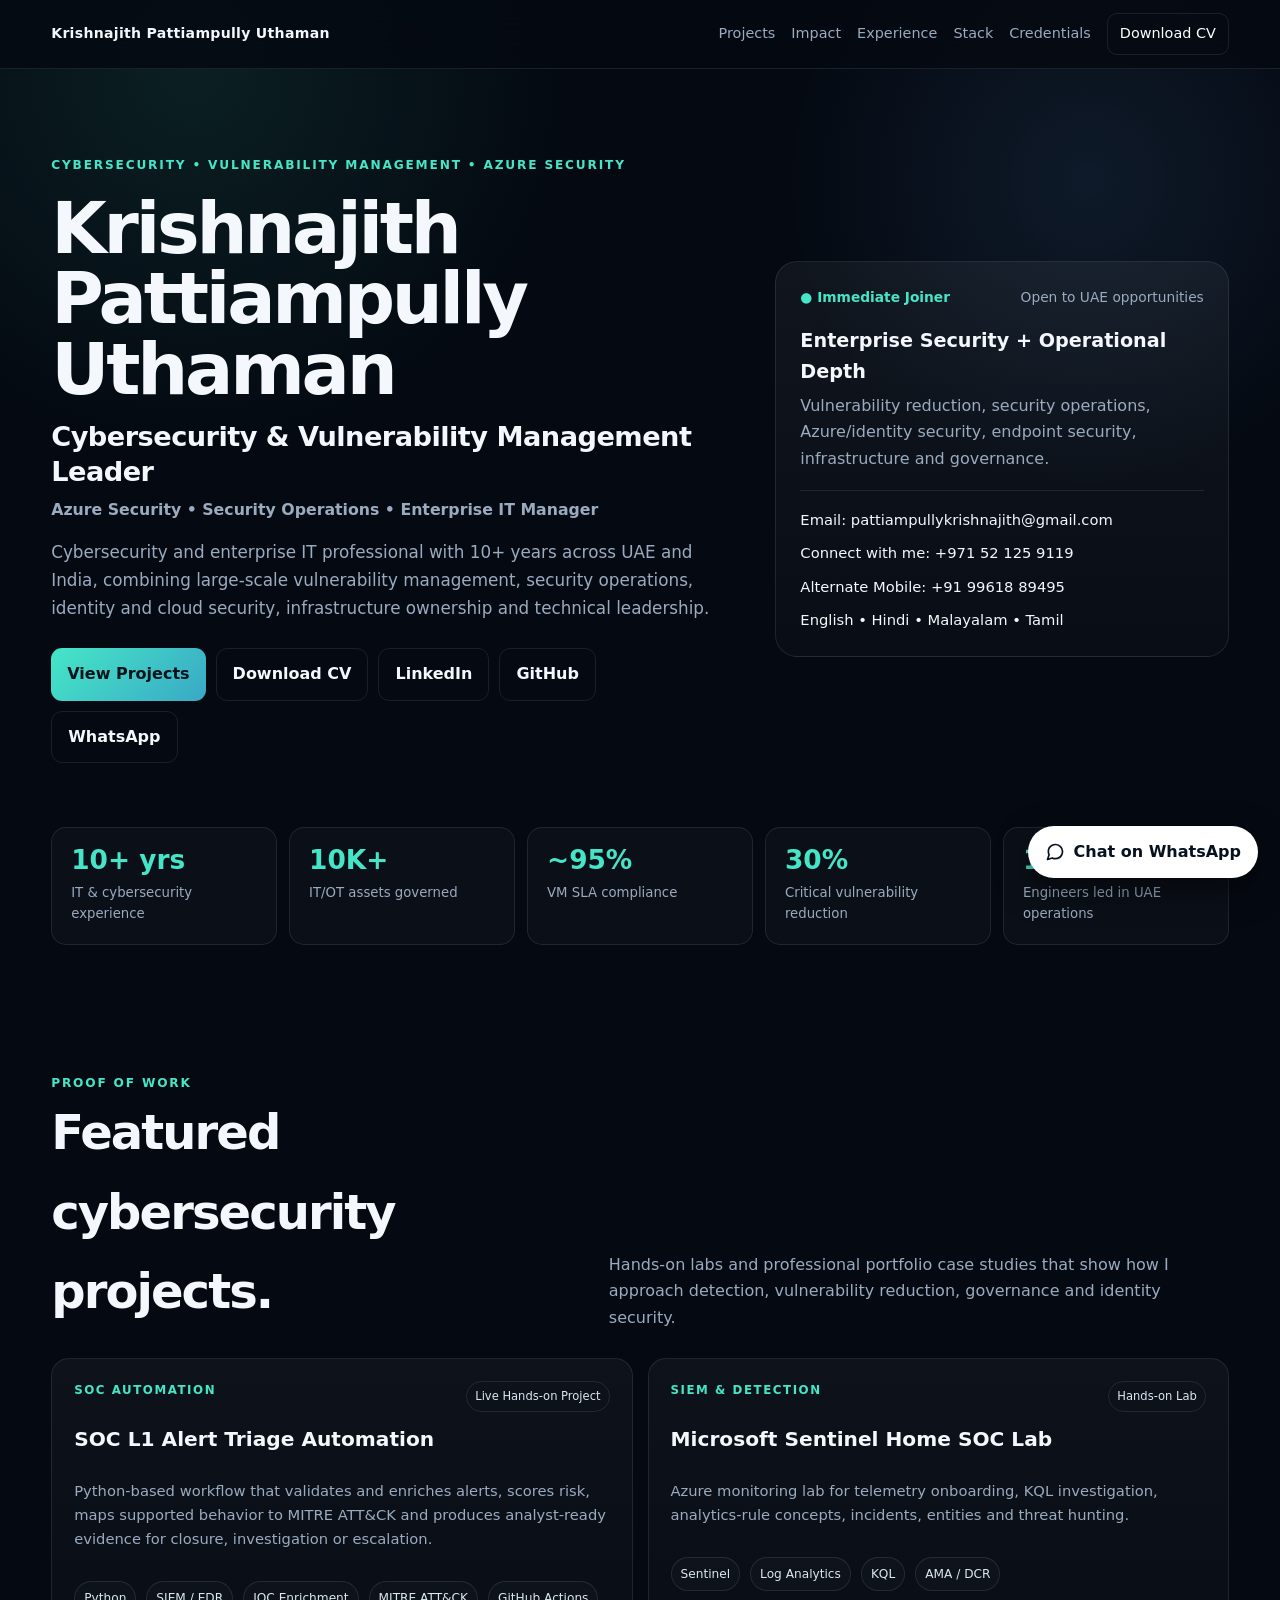
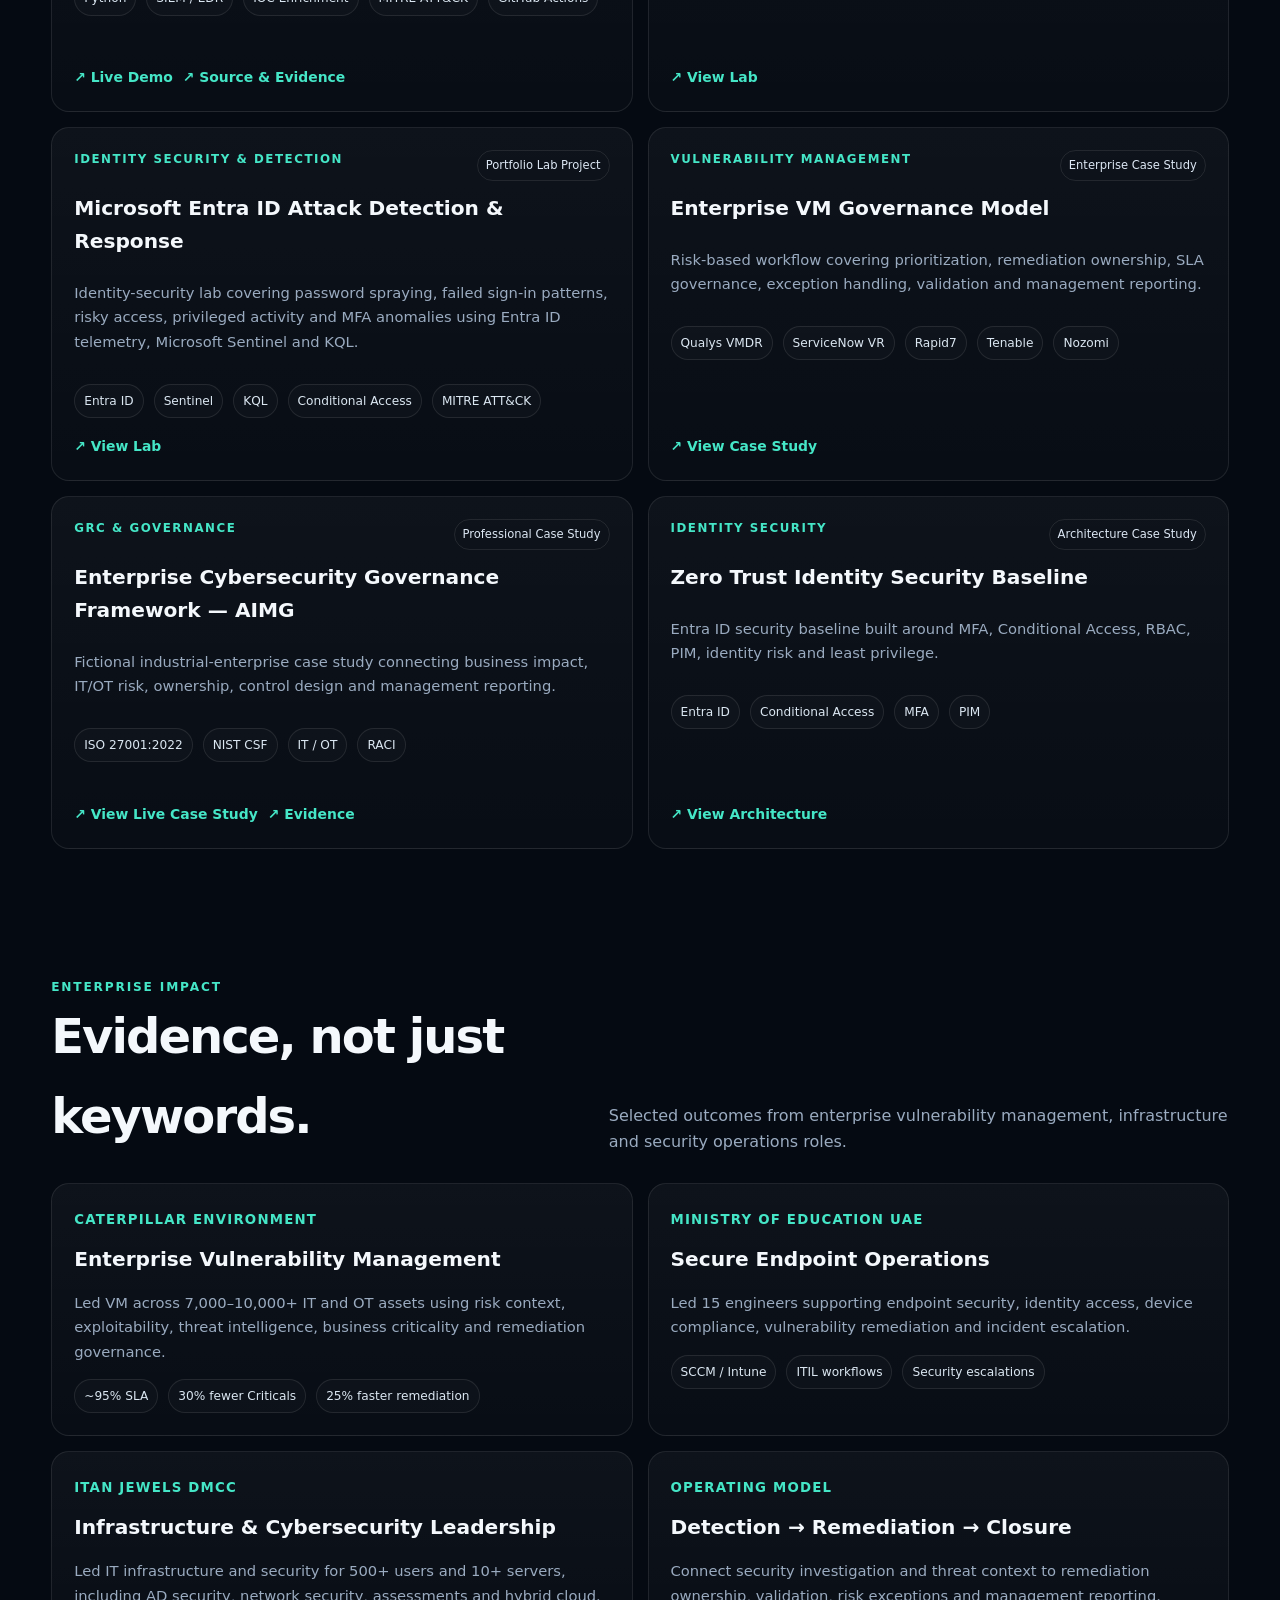
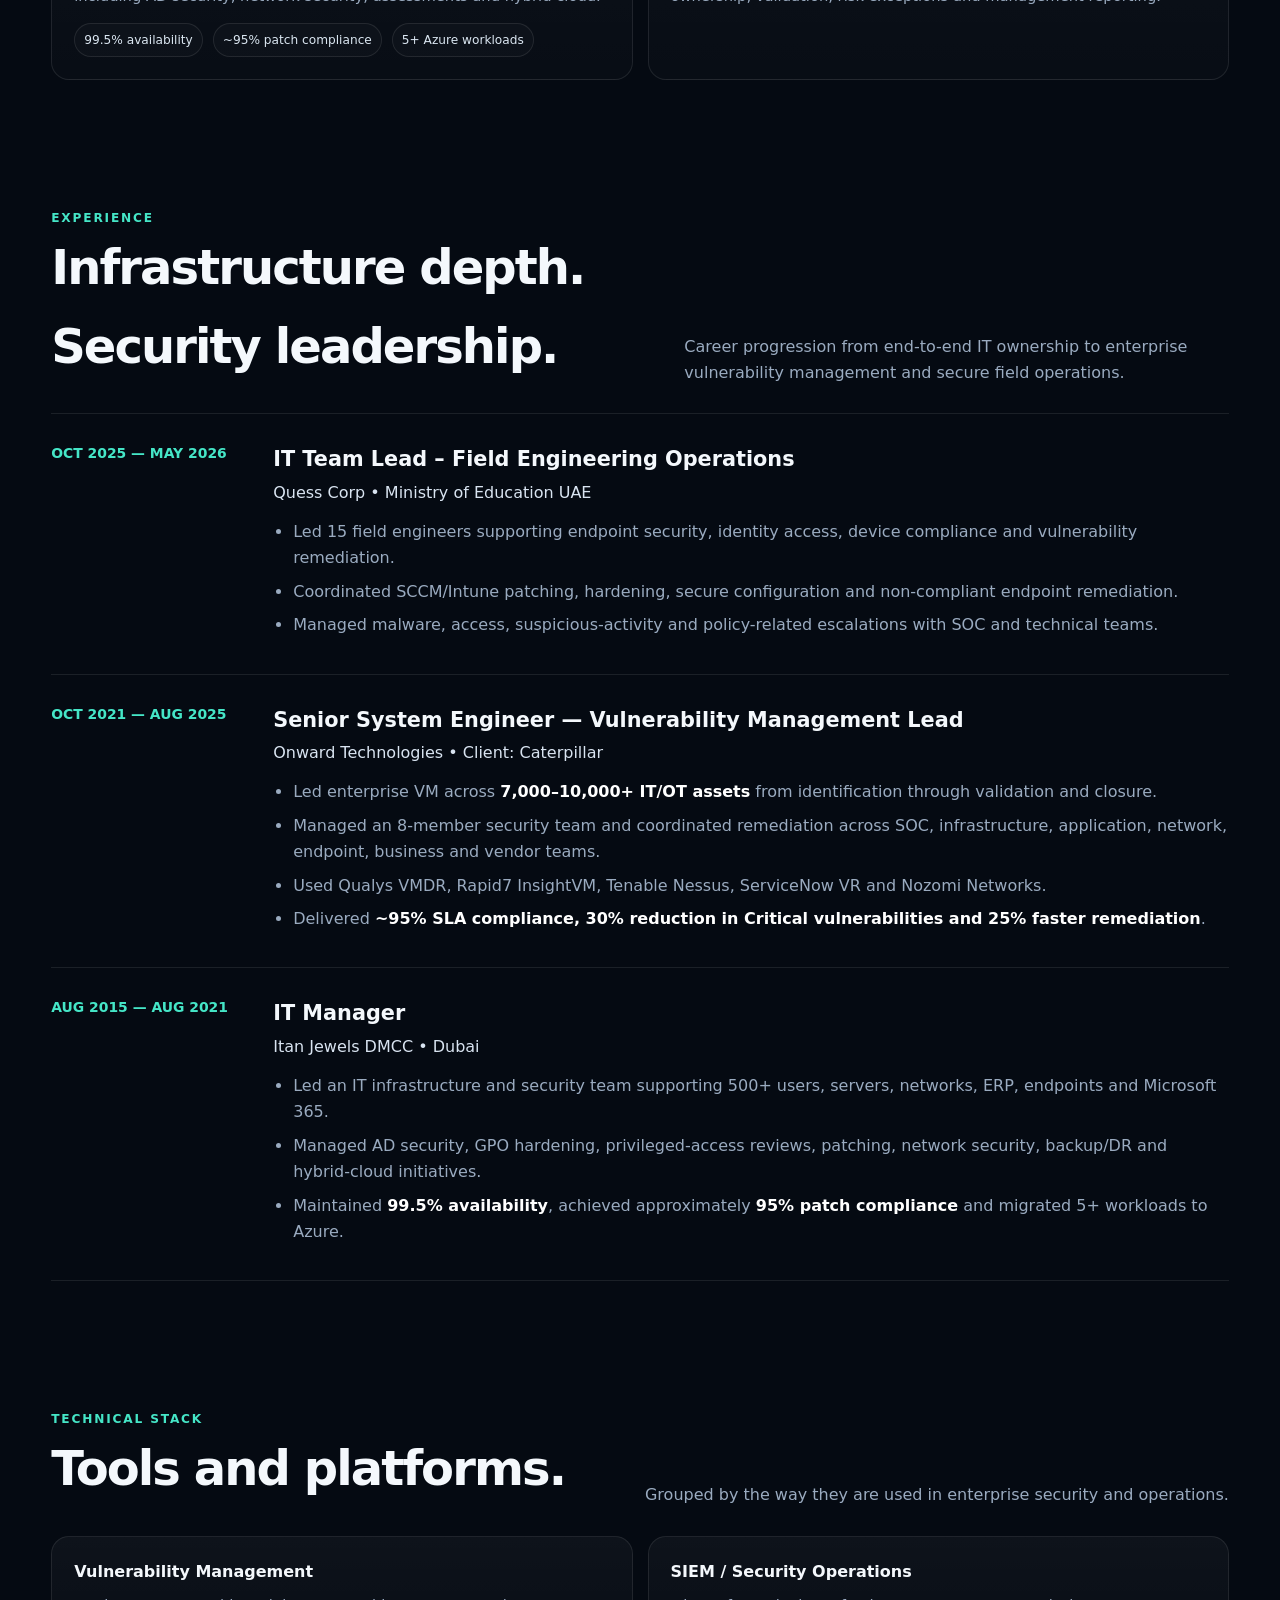
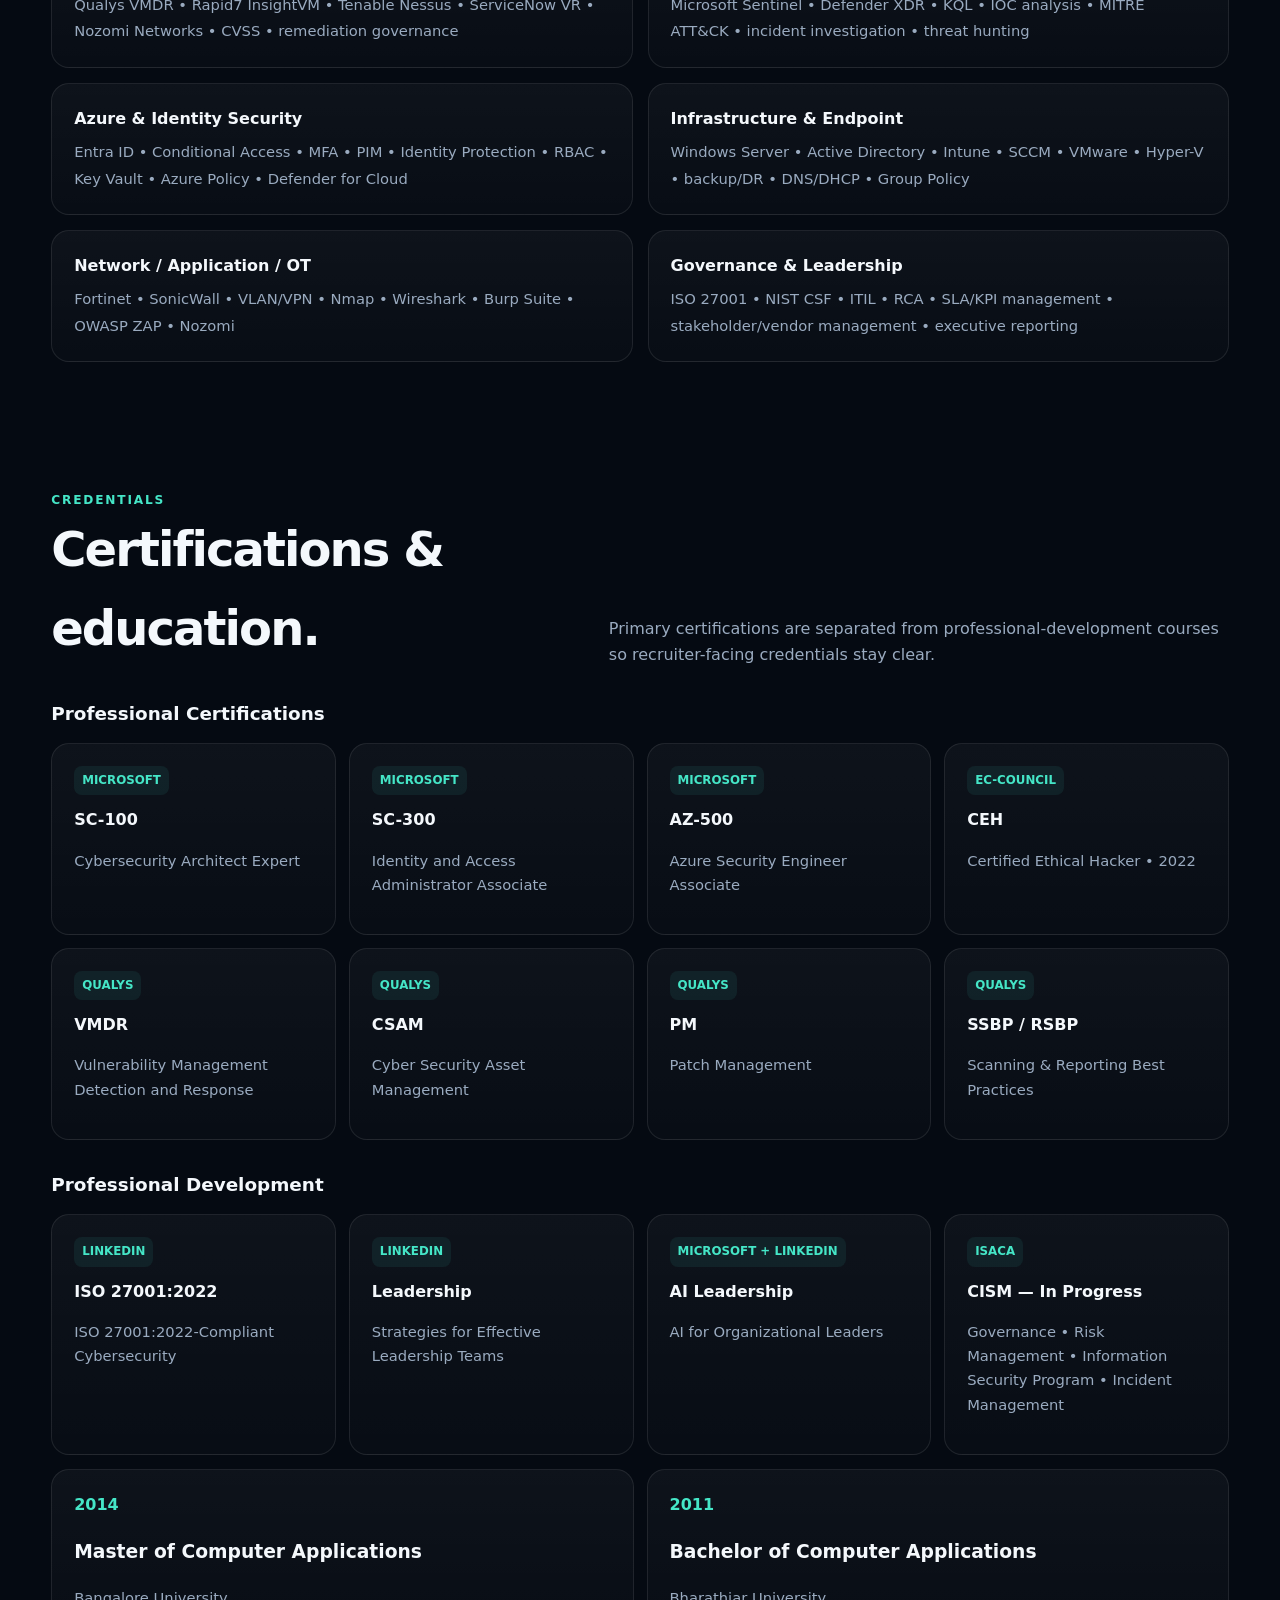
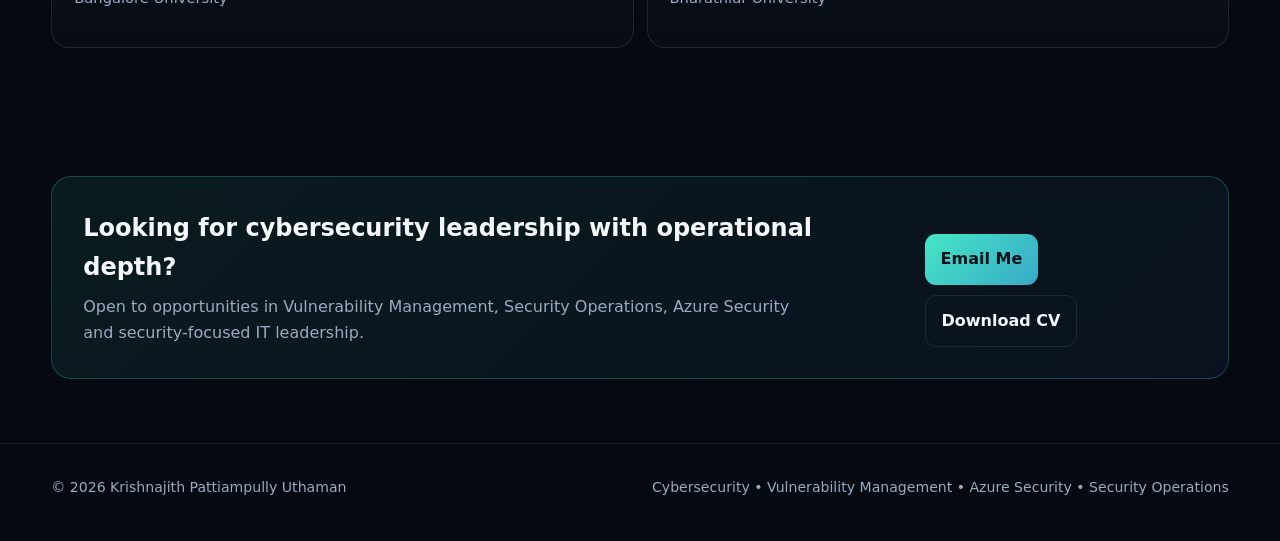
==== index.html @ 5fdd2b28 "Use full name in portfolio hero" ====
<!doctype html><html lang="en"><head><meta charset="utf-8"><meta name="viewport" content="width=device-width,initial-scale=1"><meta name="description" content="Krishnajith Pattiampully Uthaman — cybersecurity and vulnerability management leader with 10+ years across enterprise security operations, Azure security, IAM and IT infrastructure."><meta name="theme-color" content="#07111f"><meta property="og:title" content="Krishnajith | Cybersecurity & Vulnerability Management"><meta property="og:description" content="Enterprise cybersecurity, vulnerability management, Azure security, security operations and IT leadership portfolio."><meta property="og:type" content="website"><meta property="og:url" content="https://krishnajith-stack.github.io/krishnajith-cybersecurity-portfolio/"><link rel="canonical" href="https://krishnajith-stack.github.io/krishnajith-cybersecurity-portfolio/"><title>Krishnajith | Cybersecurity & Vulnerability Management</title><style>:root{--bg:#050a12;--panel:#0b1320;--text:#f4f8fc;--muted:#9aabc0;--line:#ffffff17;--cyan:#45e6c7;--blue:#67a6ff;--max:1180px}*{box-sizing:border-box}html{scroll-behavior:smooth}body{margin:0;background:var(--bg);color:var(--text);font-family:Inter,system-ui,-apple-system,"Segoe UI",sans-serif;line-height:1.65}body:before{content:"";position:fixed;inset:0;z-index:-1;background:radial-gradient(circle at 15% 8%,#45e6c719,transparent 28%),radial-gradient(circle at 85% 20%,#67a6ff1a,transparent 24%)}a{color:inherit;text-decoration:none}.wrap{width:min(var(--max),92%);margin:auto}nav{position:sticky;top:0;z-index:20;background:#050a12d9;backdrop-filter:blur(16px);border-bottom:1px solid var(--line)}.nav{min-height:68px;display:flex;align-items:center;justify-content:space-between;gap:20px}.logo{font-weight:900;font-size:.88rem;letter-spacing:.02em;white-space:nowrap}.logo b{color:var(--cyan)}.links{display:flex;gap:16px;align-items:center;color:var(--muted);font-size:.9rem}.links a:hover{color:white}.mini{padding:8px 12px;border:1px solid var(--line);border-radius:10px;color:white}.hero{padding:86px 0 52px}.hero-grid{display:grid;grid-template-columns:1.2fr .8fr;gap:44px;align-items:center}.kicker{color:var(--cyan);font-size:.76rem;font-weight:900;letter-spacing:.15em;text-transform:uppercase}h1{font-size:clamp(2.45rem,5.6vw,4.9rem);line-height:.98;letter-spacing:-.045em;margin:18px 0}h1 span{display:block;font-size:.38em;letter-spacing:-.02em;line-height:1.3;margin-top:15px}h1 small{display:block;color:var(--muted);font-size:.22em;letter-spacing:0;line-height:1.5;margin-top:8px}.lead{color:var(--muted);font-size:1.05rem;max-width:800px}.actions,.pills,.project-actions{display:flex;gap:10px;flex-wrap:wrap}.actions{margin-top:26px}.btn{display:inline-flex;align-items:center;padding:12px 16px;border:1px solid var(--line);border-radius:11px;font-weight:800}.btn:hover{transform:translateY(-1px)}.primary{background:linear-gradient(135deg,var(--cyan),#39a9c6);color:#041319;border:0}.status{border:1px solid var(--line);border-radius:22px;padding:24px;background:linear-gradient(180deg,#ffffff0d,#ffffff05)}.status-top{display:flex;justify-content:space-between;gap:12px;font-size:.86rem;color:var(--muted)}.available{color:var(--cyan);font-weight:850}.role{font-size:1.2rem;font-weight:800;margin:16px 0 5px}.muted{color:var(--muted)}.contacts{display:grid;gap:9px;margin-top:18px;padding-top:17px;border-top:1px solid var(--line);font-size:.92rem}.contacts a:hover{color:var(--cyan)}.metrics{padding:12px 0 64px}.metric-grid{display:grid;grid-template-columns:repeat(5,1fr);gap:12px}.metric{padding:19px;border:1px solid var(--line);border-radius:15px;background:#ffffff07}.metric strong{display:block;color:var(--cyan);font-size:1.65rem;line-height:1}.metric span{display:block;color:var(--muted);font-size:.83rem;margin-top:8px}section{padding:64px 0}.section-head{display:flex;justify-content:space-between;gap:28px;align-items:end;margin-bottom:27px}.section-head h2{font-size:clamp(2rem,4vw,3rem);letter-spacing:-.04em;margin:0}.section-head p{color:var(--muted);max-width:620px;margin:0}.project-grid,.impact,.matrix{display:grid;grid-template-columns:1fr 1fr;gap:15px}.project-grid{grid-auto-rows:1fr}.project{display:flex;flex-direction:column;height:100%}.project .project-actions{margin-top:auto;padding-top:17px}.project,.impact-card,.matrix-row,.cert,.edu-card{border:1px solid var(--line);border-radius:18px;padding:22px;background:linear-gradient(180deg,#ffffff0a,#ffffff04)}.featured{grid-column:span 2;background:linear-gradient(135deg,#45e6c712,#67a6ff0c)}.project-top{display:flex;justify-content:space-between;gap:12px}.type{color:var(--cyan);font-size:.74rem;font-weight:900;letter-spacing:.13em;text-transform:uppercase}.project-status{font-size:.72rem;border:1px solid var(--line);border-radius:999px;padding:5px 8px;color:#dce7f4}.project h3,.impact-card h3{font-size:1.26rem;margin:11px 0 8px}.project p,.project li,.impact-card p,.matrix-row span,.cert p,.edu-card p{color:var(--muted);font-size:.92rem}.project ul{padding-left:18px}.pills{margin-top:15px}.pill{padding:6px 9px;border:1px solid var(--line);border-radius:999px;color:#dbe7f2;background:#ffffff05;font-size:.76rem}.project-actions{margin-top:17px}.project-actions a{color:var(--cyan);font-weight:800;font-size:.87rem}.project-actions a:hover{text-decoration:underline}.impact-card small{color:var(--cyan);font-weight:850;text-transform:uppercase;letter-spacing:.09em}.timeline{border-top:1px solid var(--line)}.job{display:grid;grid-template-columns:190px 1fr;gap:32px;padding:28px 0;border-bottom:1px solid var(--line)}.job-date{color:var(--cyan);font-weight:800;font-size:.87rem}.job h3{margin:0;font-size:1.3rem}.company{color:#d9e4f1;margin:3px 0 13px}.job ul{padding-left:20px;margin:0}.job li{color:var(--muted);margin:7px 0}.result{color:white;font-weight:750}.matrix-row strong{display:block;margin-bottom:7px}.subhead{margin:30px 0 14px;font-size:1.15rem}.cert-grid{display:grid;grid-template-columns:repeat(4,1fr);gap:13px}.cert .badge{display:inline-flex;padding:5px 8px;border-radius:8px;background:#45e6c714;color:var(--cyan);font-size:.74rem;font-weight:900}.cert h3{margin:12px 0 4px;font-size:1rem}.edu{display:grid;grid-template-columns:1fr 1fr;gap:13px;margin-top:14px}.edu-card strong{color:var(--cyan)}.cta{border:1px solid #45e6c73d;border-radius:20px;padding:31px;background:linear-gradient(135deg,#45e6c714,#67a6ff0d);display:flex;justify-content:space-between;gap:24px;align-items:center}.cta h2{margin:0 0 6px}.cta p{margin:0;color:var(--muted);max-width:720px}footer{border-top:1px solid var(--line);padding:32px 0 42px;color:var(--muted);font-size:.88rem}.footer{display:flex;justify-content:space-between;gap:18px;flex-wrap:wrap}@media(max-width:980px){.links{display:none}.hero-grid,.impact,.project-grid{grid-template-columns:1fr}.featured{grid-column:auto}.metric-grid{grid-template-columns:repeat(2,1fr)}.cert-grid{grid-template-columns:1fr 1fr}.section-head{align-items:flex-start;flex-direction:column;gap:10px}}@media(max-width:650px){.hero{padding:58px 0 40px}h1{font-size:clamp(2.05rem,10.5vw,3.1rem)}.metric-grid,.matrix,.cert-grid,.edu{grid-template-columns:1fr}.job{grid-template-columns:1fr;gap:7px}.actions .btn{width:100%;justify-content:center}.cta{flex-direction:column;align-items:flex-start}.status-top{flex-direction:column}}.whatsapp-float{position:fixed;right:22px;bottom:22px;z-index:50;display:inline-flex;align-items:center;gap:9px;padding:12px 16px;border-radius:999px;background:#fff;color:#07111f;font-weight:850;box-shadow:0 12px 32px #0008;border:1px solid #ffffff33;transition:transform .18s ease,box-shadow .18s ease}.whatsapp-float:hover{transform:translateY(-2px);box-shadow:0 16px 36px #0009}.whatsapp-float svg{width:20px;height:20px;flex:0 0 auto}@media(max-width:650px){.whatsapp-float{right:14px;bottom:14px;padding:11px 13px}.whatsapp-float .wa-label{display:none}.whatsapp-float svg{width:22px;height:22px}}</style></head><body id="top"><nav><div class="wrap nav"><a class="logo" href="#top">Krishnajith Pattiampully Uthaman</a><div class="links"><a href="#projects">Projects</a><a href="#impact">Impact</a><a href="#experience">Experience</a><a href="#stack">Stack</a><a href="#credentials">Credentials</a><a class="mini" href="Krishnajith_Cybersecurity_CV.pdf" download>Download CV</a></div></div></nav><header class="hero"><div class="wrap hero-grid"><div><div class="kicker">Cybersecurity • Vulnerability Management • Azure Security</div><h1>Krishnajith Pattiampully Uthaman<span>Cybersecurity &amp; Vulnerability Management Leader</span><small>Azure Security • Security Operations • Enterprise IT Manager</small></h1><p class="lead">Cybersecurity and enterprise IT professional with 10+ years across UAE and India, combining large-scale vulnerability management, security operations, identity and cloud security, infrastructure ownership and technical leadership.</p><div class="actions"><a class="btn primary" href="#projects">View Projects</a><a class="btn" href="Krishnajith_Cybersecurity_CV.pdf" download>Download CV</a><a class="btn" href="https://www.linkedin.com/in/krishnajith" target="_blank" rel="noopener">LinkedIn</a><a class="btn" href="https://github.com/krishnajith-stack" target="_blank" rel="noopener">GitHub</a><a class="btn" href="https://wa.me/971521259119?text=Hi%20Krishnajith%2C%20I%20came%20across%20your%20cybersecurity%20portfolio%20and%20would%20like%20to%20connect%20regarding%20an%20opportunity." target="_blank" rel="noopener">WhatsApp</a></div></div><aside class="status"><div class="status-top"><span class="available">● Immediate Joiner</span><span>Open to UAE opportunities</span></div><div class="role">Enterprise Security + Operational Depth</div><div class="muted">Vulnerability reduction, security operations, Azure/identity security, endpoint security, infrastructure and governance.</div><div class="contacts"><a href="mailto:pattiampullykrishnajith@gmail.com">Email: pattiampullykrishnajith@gmail.com</a><a href="tel:+971521259119">Connect with me: +971 52 125 9119</a><a href="tel:+919961889495">Alternate Mobile: +91 99618 89495</a><span>English • Hindi • Malayalam • Tamil</span></div></aside></div></header><section class="metrics"><div class="wrap metric-grid"><div class="metric"><strong>10+ yrs</strong><span>IT & cybersecurity experience</span></div><div class="metric"><strong>10K+</strong><span>IT/OT assets governed</span></div><div class="metric"><strong>~95%</strong><span>VM SLA compliance</span></div><div class="metric"><strong>30%</strong><span>Critical vulnerability reduction</span></div><div class="metric"><strong>15</strong><span>Engineers led in UAE operations</span></div></div></section><main><section id="projects"><div class="wrap"><div class="section-head"><div><div class="kicker">Proof of work</div><h2>Featured cybersecurity projects.</h2></div><p>Hands-on labs and professional portfolio case studies that show how I approach detection, vulnerability reduction, governance and identity security.</p></div><div class="project-grid"><article class="project"><div class="project-top"><div class="type">SOC Automation</div><div class="project-status">Live Hands-on Project</div></div><h3>SOC L1 Alert Triage Automation</h3><p>Python-based workflow that validates and enriches alerts, scores risk, maps supported behavior to MITRE ATT&amp;CK and produces analyst-ready evidence for closure, investigation or escalation.</p><div class="pills"><span class="pill">Python</span><span class="pill">SIEM / EDR</span><span class="pill">IOC Enrichment</span><span class="pill">MITRE ATT&amp;CK</span><span class="pill">GitHub Actions</span></div><div class="project-actions"><a href="soc-l1-alert-triage-automation/" target="_blank">↗ Live Demo</a><a href="https://github.com/krishnajith-stack/krishnajith-cybersecurity-portfolio/tree/main/soc-l1-alert-triage-automation" target="_blank">↗ Source &amp; Evidence</a></div></article><article class="project"><div class="project-top"><div class="type">SIEM &amp; Detection</div><div class="project-status">Hands-on Lab</div></div><h3>Microsoft Sentinel Home SOC Lab</h3><p>Azure monitoring lab for telemetry onboarding, KQL investigation, analytics-rule concepts, incidents, entities and threat hunting.</p><div class="pills"><span class="pill">Sentinel</span><span class="pill">Log Analytics</span><span class="pill">KQL</span><span class="pill">AMA / DCR</span></div><div class="project-actions"><a href="projects/sentinel-soc-lab.html">↗ View Lab</a></div></article><article class="project"><div class="project-top"><div class="type">Identity Security &amp; Detection</div><div class="project-status">Portfolio Lab Project</div></div><h3>Microsoft Entra ID Attack Detection &amp; Response</h3><p>Identity-security lab covering password spraying, failed sign-in patterns, risky access, privileged activity and MFA anomalies using Entra ID telemetry, Microsoft Sentinel and KQL.</p><div class="pills"><span class="pill">Entra ID</span><span class="pill">Sentinel</span><span class="pill">KQL</span><span class="pill">Conditional Access</span><span class="pill">MITRE ATT&amp;CK</span></div><div class="project-actions"><a href="projects/entra-identity-detection-response.html">↗ View Lab</a></div></article><article class="project"><div class="project-top"><div class="type">Vulnerability Management</div><div class="project-status">Enterprise Case Study</div></div><h3>Enterprise VM Governance Model</h3><p>Risk-based workflow covering prioritization, remediation ownership, SLA governance, exception handling, validation and management reporting.</p><div class="pills"><span class="pill">Qualys VMDR</span><span class="pill">ServiceNow VR</span><span class="pill">Rapid7</span><span class="pill">Tenable</span><span class="pill">Nozomi</span></div><div class="project-actions"><a href="projects/vm-governance.html">↗ View Case Study</a></div></article><article class="project"><div class="project-top"><div class="type">GRC &amp; Governance</div><div class="project-status">Professional Case Study</div></div><h3>Enterprise Cybersecurity Governance Framework — AIMG</h3><p>Fictional industrial-enterprise case study connecting business impact, IT/OT risk, ownership, control design and management reporting.</p><div class="pills"><span class="pill">ISO 27001:2022</span><span class="pill">NIST CSF</span><span class="pill">IT / OT</span><span class="pill">RACI</span></div><div class="project-actions"><a href="enterprise-cybersecurity-governance-framework/" target="_blank" rel="noopener">↗ View Live Case Study</a><a href="https://github.com/krishnajith-stack/krishnajith-cybersecurity-portfolio/tree/main/enterprise-cybersecurity-governance-framework" target="_blank" rel="noopener">↗ Evidence</a></div></article><article class="project"><div class="project-top"><div class="type">Identity Security</div><div class="project-status">Architecture Case Study</div></div><h3>Zero Trust Identity Security Baseline</h3><p>Entra ID security baseline built around MFA, Conditional Access, RBAC, PIM, identity risk and least privilege.</p><div class="pills"><span class="pill">Entra ID</span><span class="pill">Conditional Access</span><span class="pill">MFA</span><span class="pill">PIM</span></div><div class="project-actions"><a href="projects/zero-trust-identity.html">↗ View Architecture</a></div></article></div></div></section><section id="impact"><div class="wrap"><div class="section-head"><div><div class="kicker">Enterprise impact</div><h2>Evidence, not just keywords.</h2></div><p>Selected outcomes from enterprise vulnerability management, infrastructure and security operations roles.</p></div><div class="impact"><article class="impact-card"><small>Caterpillar environment</small><h3>Enterprise Vulnerability Management</h3><p>Led VM across 7,000–10,000+ IT and OT assets using risk context, exploitability, threat intelligence, business criticality and remediation governance.</p><div class="pills"><span class="pill">~95% SLA</span><span class="pill">30% fewer Criticals</span><span class="pill">25% faster remediation</span></div></article><article class="impact-card"><small>Ministry of Education UAE</small><h3>Secure Endpoint Operations</h3><p>Led 15 engineers supporting endpoint security, identity access, device compliance, vulnerability remediation and incident escalation.</p><div class="pills"><span class="pill">SCCM / Intune</span><span class="pill">ITIL workflows</span><span class="pill">Security escalations</span></div></article><article class="impact-card"><small>Itan Jewels DMCC</small><h3>Infrastructure &amp; Cybersecurity Leadership</h3><p>Led IT infrastructure and security for 500+ users and 10+ servers, including AD security, network security, assessments and hybrid cloud.</p><div class="pills"><span class="pill">99.5% availability</span><span class="pill">~95% patch compliance</span><span class="pill">5+ Azure workloads</span></div></article><article class="impact-card"><small>Operating model</small><h3>Detection → Remediation → Closure</h3><p>Connect security investigation and threat context to remediation ownership, validation, risk exceptions and management reporting.</p></article></div></div></section><section id="experience"><div class="wrap"><div class="section-head"><div><div class="kicker">Experience</div><h2>Infrastructure depth. Security leadership.</h2></div><p>Career progression from end-to-end IT ownership to enterprise vulnerability management and secure field operations.</p></div><div class="timeline"><div class="job"><div class="job-date">OCT 2025 — MAY 2026</div><div><h3>IT Team Lead – Field Engineering Operations</h3><div class="company">Quess Corp • Ministry of Education UAE</div><ul><li>Led 15 field engineers supporting endpoint security, identity access, device compliance and vulnerability remediation.</li><li>Coordinated SCCM/Intune patching, hardening, secure configuration and non-compliant endpoint remediation.</li><li>Managed malware, access, suspicious-activity and policy-related escalations with SOC and technical teams.</li></ul></div></div><div class="job"><div class="job-date">OCT 2021 — AUG 2025</div><div><h3>Senior System Engineer — Vulnerability Management Lead</h3><div class="company">Onward Technologies • Client: Caterpillar</div><ul><li>Led enterprise VM across <span class="result">7,000–10,000+ IT/OT assets</span> from identification through validation and closure.</li><li>Managed an 8-member security team and coordinated remediation across SOC, infrastructure, application, network, endpoint, business and vendor teams.</li><li>Used Qualys VMDR, Rapid7 InsightVM, Tenable Nessus, ServiceNow VR and Nozomi Networks.</li><li>Delivered <span class="result">~95% SLA compliance, 30% reduction in Critical vulnerabilities and 25% faster remediation</span>.</li></ul></div></div><div class="job"><div class="job-date">AUG 2015 — AUG 2021</div><div><h3>IT Manager</h3><div class="company">Itan Jewels DMCC • Dubai</div><ul><li>Led an IT infrastructure and security team supporting 500+ users, servers, networks, ERP, endpoints and Microsoft 365.</li><li>Managed AD security, GPO hardening, privileged-access reviews, patching, network security, backup/DR and hybrid-cloud initiatives.</li><li>Maintained <span class="result">99.5% availability</span>, achieved approximately <span class="result">95% patch compliance</span> and migrated 5+ workloads to Azure.</li></ul></div></div></div></div></section><section id="stack"><div class="wrap"><div class="section-head"><div><div class="kicker">Technical stack</div><h2>Tools and platforms.</h2></div><p>Grouped by the way they are used in enterprise security and operations.</p></div><div class="matrix"><div class="matrix-row"><strong>Vulnerability Management</strong><span>Qualys VMDR • Rapid7 InsightVM • Tenable Nessus • ServiceNow VR • Nozomi Networks • CVSS • remediation governance</span></div><div class="matrix-row"><strong>SIEM / Security Operations</strong><span>Microsoft Sentinel • Defender XDR • KQL • IOC analysis • MITRE ATT&amp;CK • incident investigation • threat hunting</span></div><div class="matrix-row"><strong>Azure &amp; Identity Security</strong><span>Entra ID • Conditional Access • MFA • PIM • Identity Protection • RBAC • Key Vault • Azure Policy • Defender for Cloud</span></div><div class="matrix-row"><strong>Infrastructure &amp; Endpoint</strong><span>Windows Server • Active Directory • Intune • SCCM • VMware • Hyper-V • backup/DR • DNS/DHCP • Group Policy</span></div><div class="matrix-row"><strong>Network / Application / OT</strong><span>Fortinet • SonicWall • VLAN/VPN • Nmap • Wireshark • Burp Suite • OWASP ZAP • Nozomi</span></div><div class="matrix-row"><strong>Governance &amp; Leadership</strong><span>ISO 27001 • NIST CSF • ITIL • RCA • SLA/KPI management • stakeholder/vendor management • executive reporting</span></div></div></div></section><section id="credentials"><div class="wrap"><div class="section-head"><div><div class="kicker">Credentials</div><h2>Certifications &amp; education.</h2></div><p>Primary certifications are separated from professional-development courses so recruiter-facing credentials stay clear.</p></div><h3 class="subhead">Professional Certifications</h3><div class="cert-grid"><div class="cert"><div class="badge">MICROSOFT</div><h3>SC-100</h3><p>Cybersecurity Architect Expert</p></div><div class="cert"><div class="badge">MICROSOFT</div><h3>SC-300</h3><p>Identity and Access Administrator Associate</p></div><div class="cert"><div class="badge">MICROSOFT</div><h3>AZ-500</h3><p>Azure Security Engineer Associate</p></div><div class="cert"><div class="badge">EC-COUNCIL</div><h3>CEH</h3><p>Certified Ethical Hacker • 2022</p></div><div class="cert"><div class="badge">QUALYS</div><h3>VMDR</h3><p>Vulnerability Management Detection and Response</p></div><div class="cert"><div class="badge">QUALYS</div><h3>CSAM</h3><p>Cyber Security Asset Management</p></div><div class="cert"><div class="badge">QUALYS</div><h3>PM</h3><p>Patch Management</p></div><div class="cert"><div class="badge">QUALYS</div><h3>SSBP / RSBP</h3><p>Scanning &amp; Reporting Best Practices</p></div></div><h3 class="subhead">Professional Development</h3><div class="cert-grid"><div class="cert"><div class="badge">LINKEDIN</div><h3>ISO 27001:2022</h3><p>ISO 27001:2022-Compliant Cybersecurity</p></div><div class="cert"><div class="badge">LINKEDIN</div><h3>Leadership</h3><p>Strategies for Effective Leadership Teams</p></div><div class="cert"><div class="badge">MICROSOFT + LINKEDIN</div><h3>AI Leadership</h3><p>AI for Organizational Leaders</p></div><div class="cert"><div class="badge">ISACA</div><h3>CISM — In Progress</h3><p>Governance • Risk Management • Information Security Program • Incident Management</p></div></div><div class="edu"><div class="edu-card"><strong>2014</strong><h3>Master of Computer Applications</h3><p>Bangalore University</p></div><div class="edu-card"><strong>2011</strong><h3>Bachelor of Computer Applications</h3><p>Bharathiar University</p></div></div></div></section><section><div class="wrap cta"><div><h2>Looking for cybersecurity leadership with operational depth?</h2><p>Open to opportunities in Vulnerability Management, Security Operations, Azure Security and security-focused IT leadership.</p></div><div class="actions"><a class="btn primary" href="mailto:pattiampullykrishnajith@gmail.com">Email Me</a><a class="btn" href="Krishnajith_Cybersecurity_CV.pdf" download>Download CV</a></div></div></section></main><footer><div class="wrap footer"><span>© 2026 Krishnajith Pattiampully Uthaman</span><span>Cybersecurity • Vulnerability Management • Azure Security • Security Operations</span></div></footer><a class="whatsapp-float" href="https://wa.me/971521259119?text=Hi%20Krishnajith%2C%20I%20came%20across%20your%20cybersecurity%20portfolio%20and%20would%20like%20to%20connect%20regarding%20an%20opportunity." target="_blank" rel="noopener" aria-label="Chat with Krishnajith on WhatsApp"><svg viewBox="0 0 24 24" aria-hidden="true" fill="none" stroke="currentColor" stroke-width="2" stroke-linecap="round" stroke-linejoin="round"><path d="M21 11.5a8.38 8.38 0 0 1-.9 3.8A8.5 8.5 0 0 1 12.5 20a8.38 8.38 0 0 1-3.8-.9L3 21l1.9-5.7a8.38 8.38 0 0 1-.9-3.8A8.5 8.5 0 0 1 8.7 3.9a8.38 8.38 0 0 1 3.8-.9h.5A8.48 8.48 0 0 1 21 11v.5z"/></svg><span class="wa-label">Chat on WhatsApp</span></a></body></html>
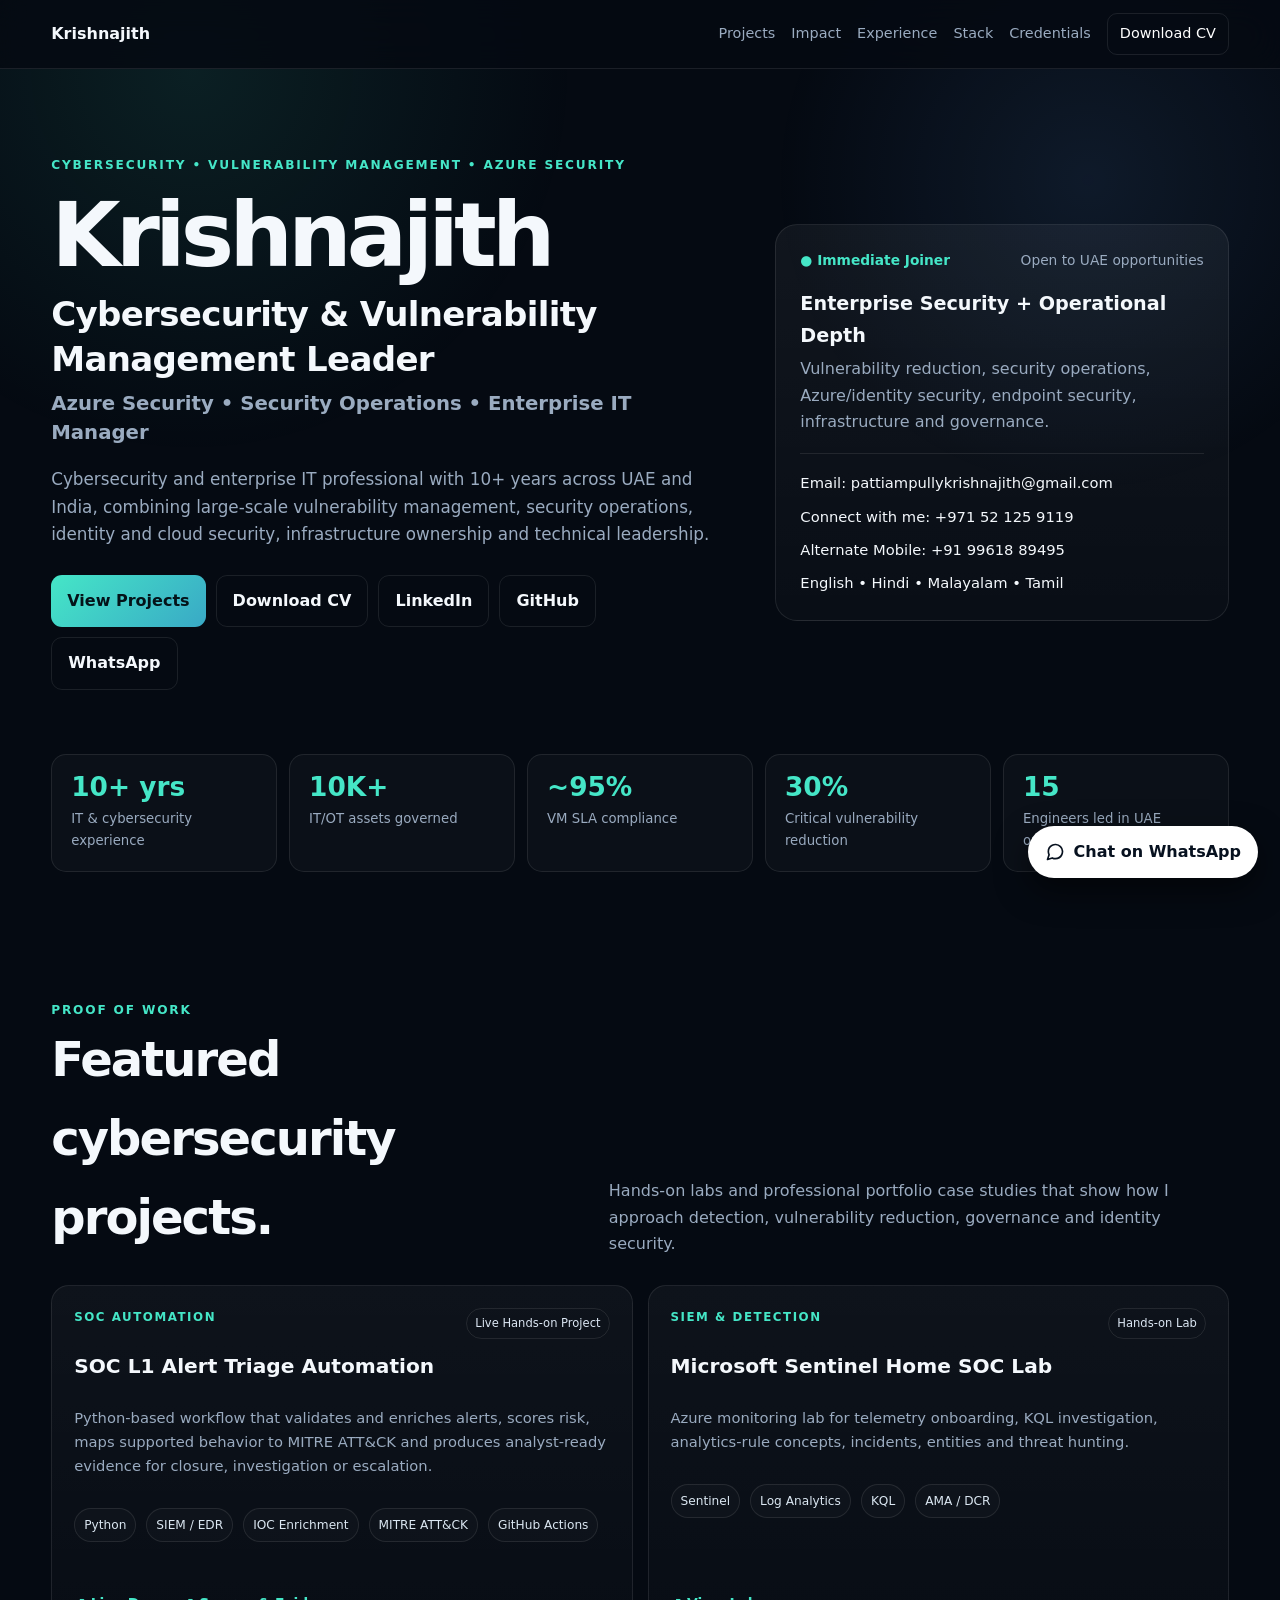
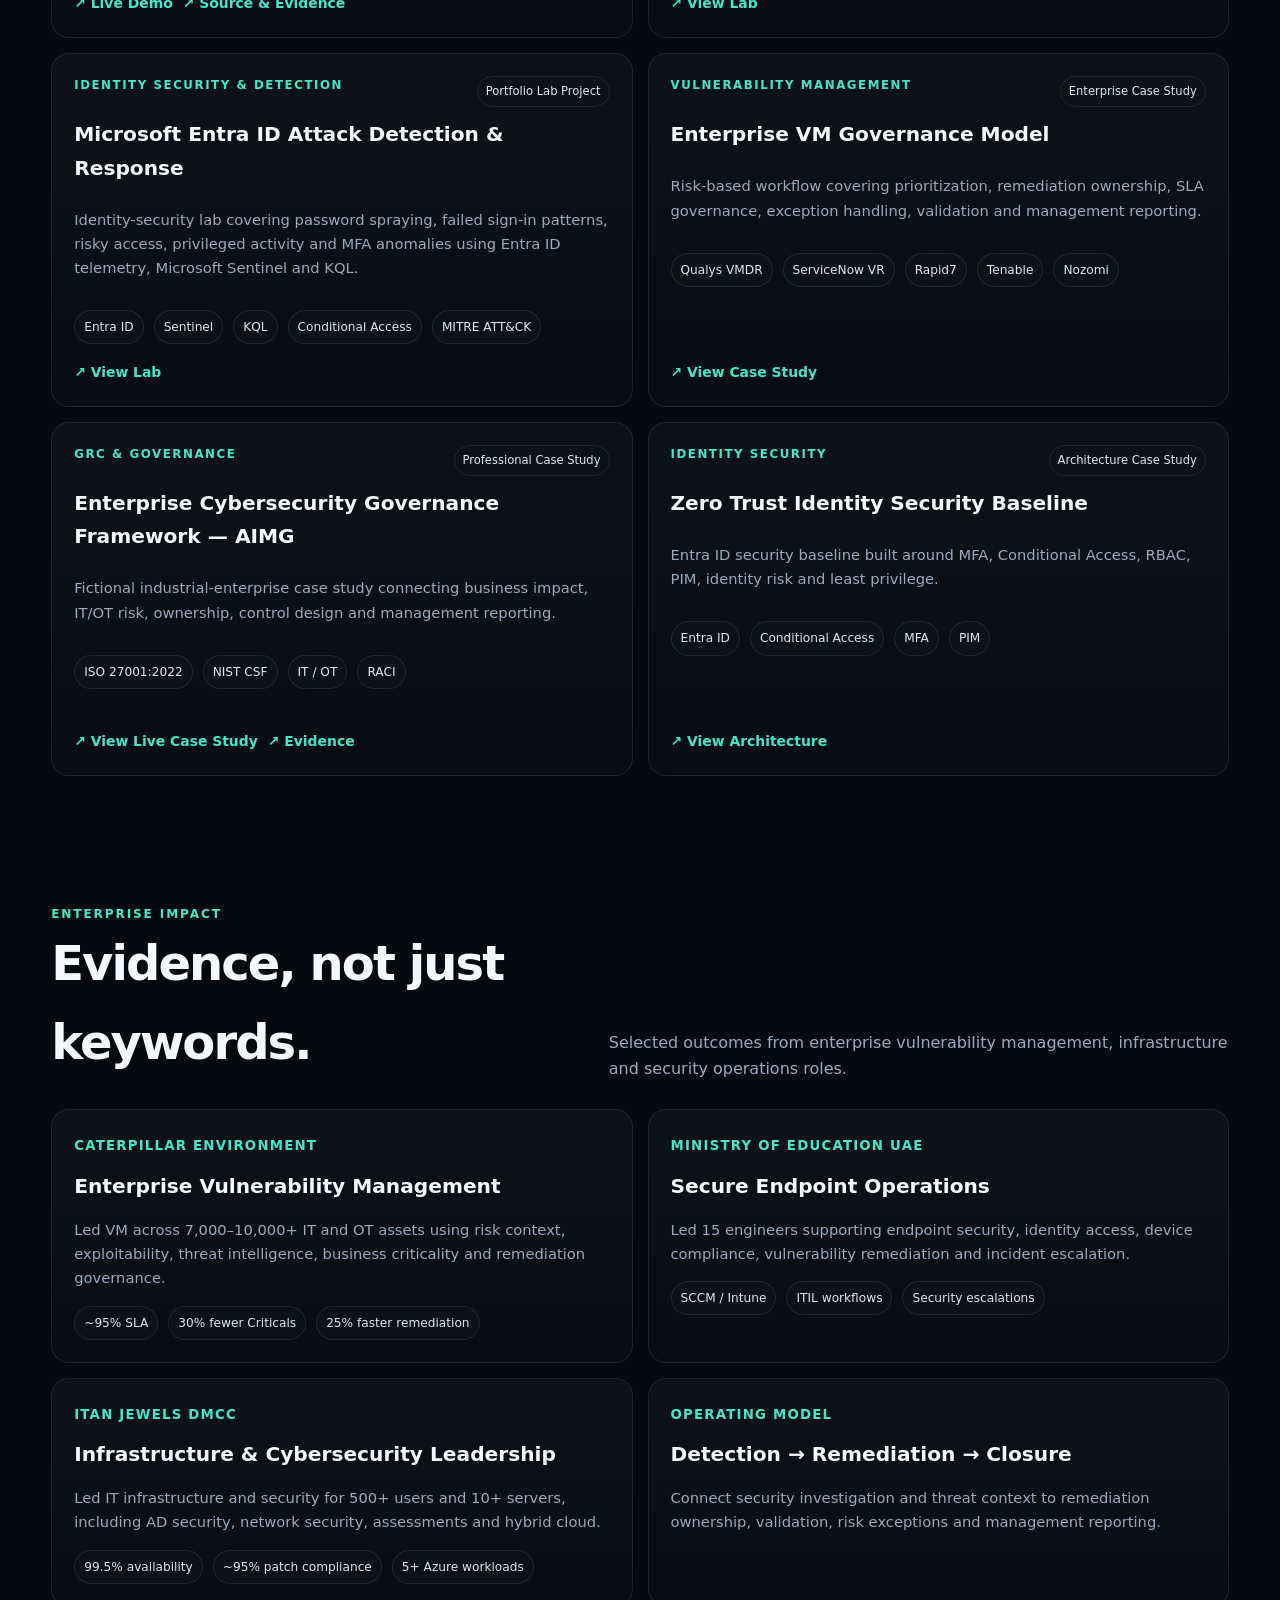
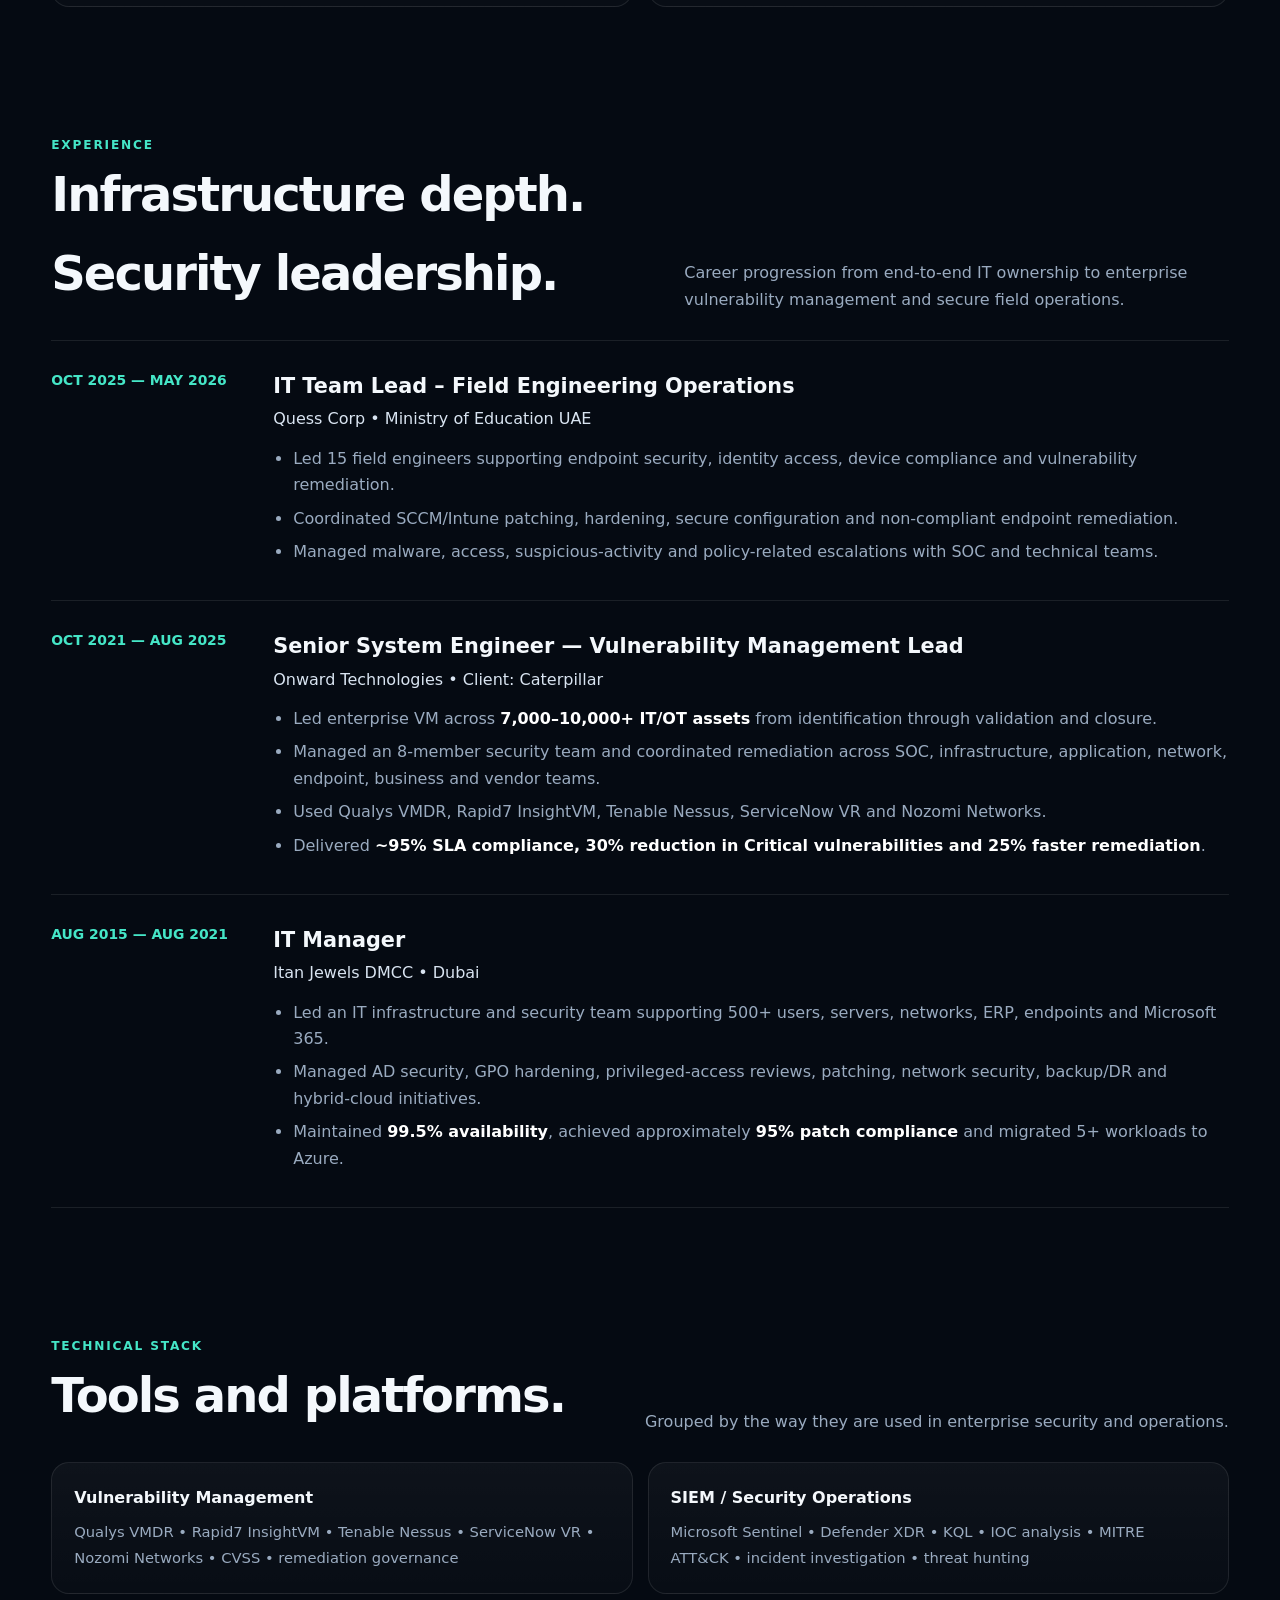
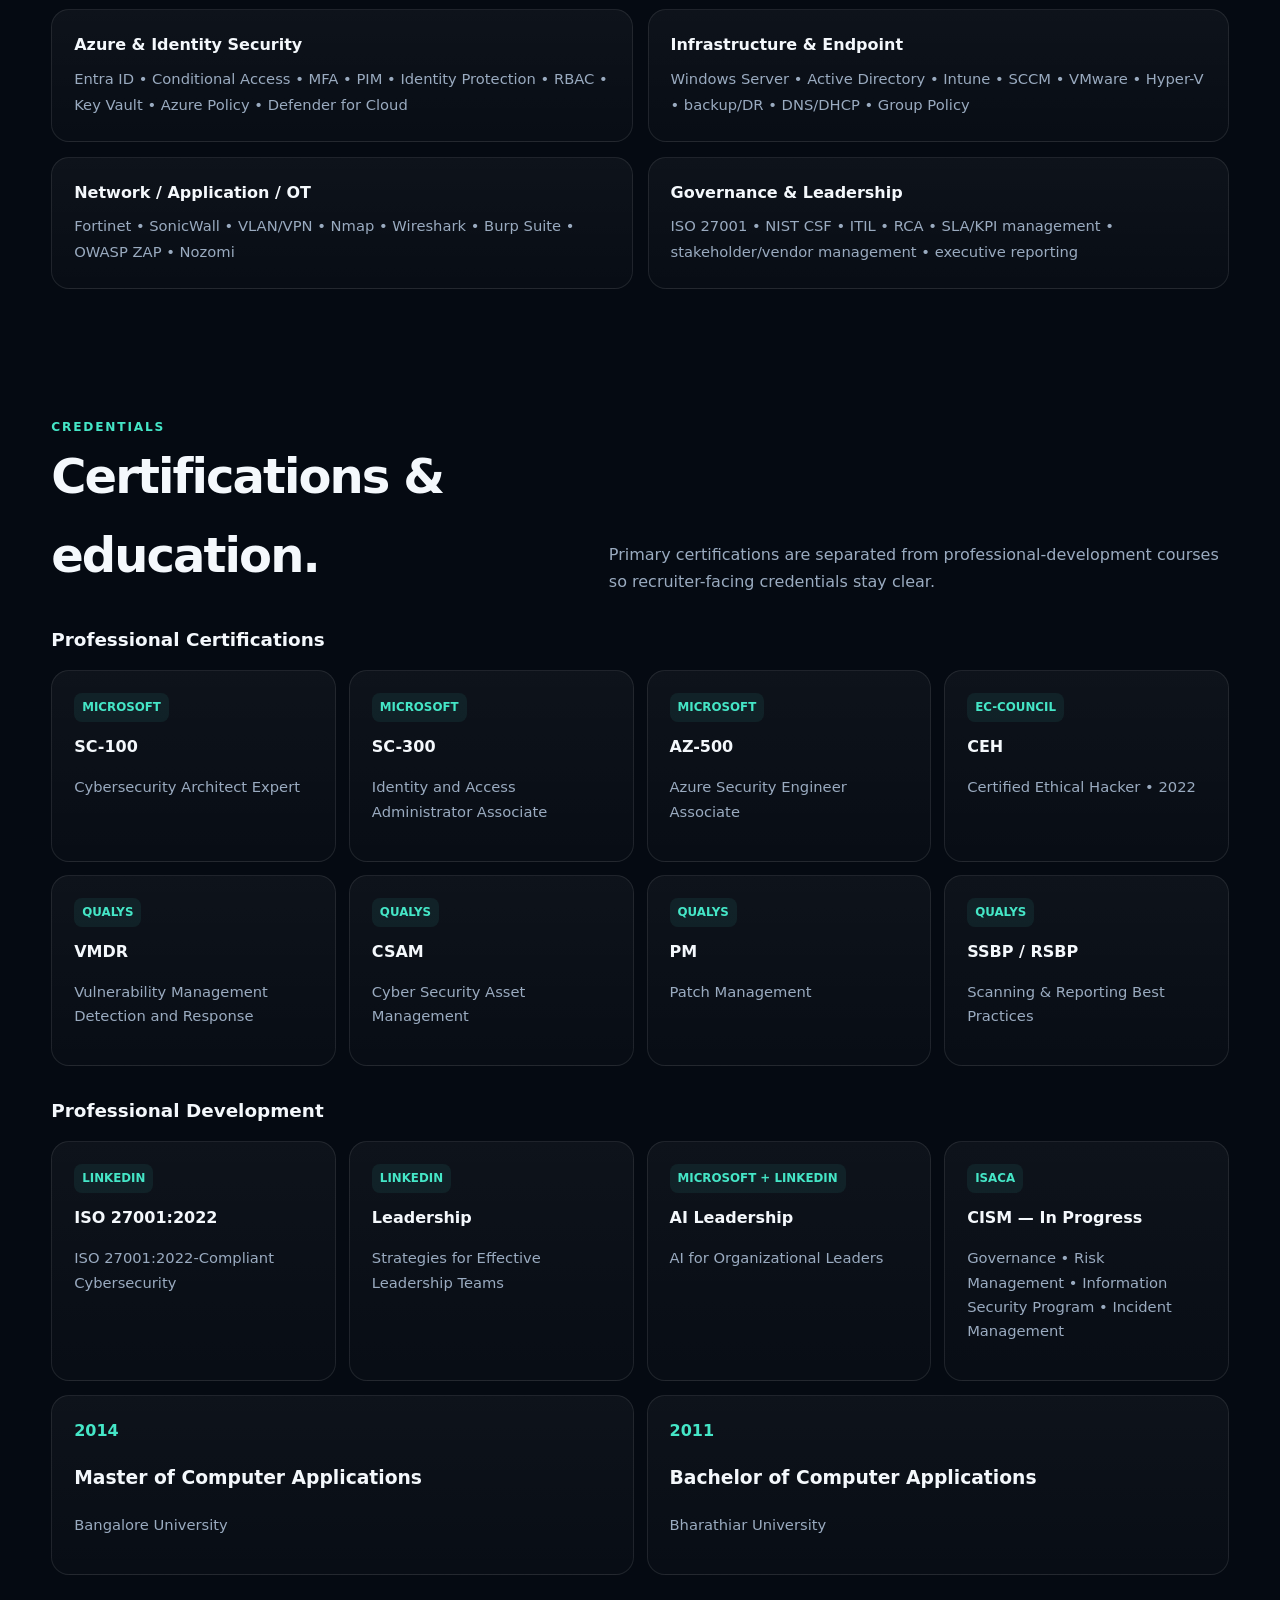
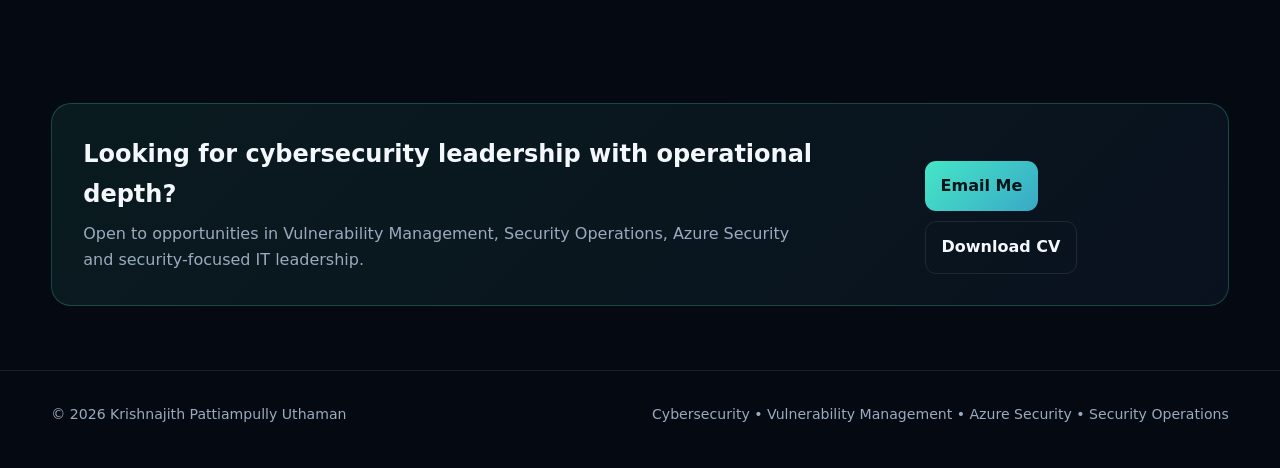
==== commit ac66118f: "Use Krishnajith only in portfolio header" ====
--- a/index.html
+++ b/index.html
@@ -1 +1 @@
-<!doctype html><html lang="en"><head><meta charset="utf-8"><meta name="viewport" content="width=device-width,initial-scale=1"><meta name="description" content="Krishnajith Pattiampully Uthaman — cybersecurity and vulnerability management leader with 10+ years across enterprise security operations, Azure security, IAM and IT infrastructure."><meta name="theme-color" content="#07111f"><meta property="og:title" content="Krishnajith | Cybersecurity & Vulnerability Management"><meta property="og:description" content="Enterprise cybersecurity, vulnerability management, Azure security, security operations and IT leadership portfolio."><meta property="og:type" content="website"><meta property="og:url" content="https://krishnajith-stack.github.io/krishnajith-cybersecurity-portfolio/"><link rel="canonical" href="https://krishnajith-stack.github.io/krishnajith-cybersecurity-portfolio/"><title>Krishnajith | Cybersecurity & Vulnerability Management</title><style>:root{--bg:#050a12;--panel:#0b1320;--text:#f4f8fc;--muted:#9aabc0;--line:#ffffff17;--cyan:#45e6c7;--blue:#67a6ff;--max:1180px}*{box-sizing:border-box}html{scroll-behavior:smooth}body{margin:0;background:var(--bg);color:var(--text);font-family:Inter,system-ui,-apple-system,"Segoe UI",sans-serif;line-height:1.65}body:before{content:"";position:fixed;inset:0;z-index:-1;background:radial-gradient(circle at 15% 8%,#45e6c719,transparent 28%),radial-gradient(circle at 85% 20%,#67a6ff1a,transparent 24%)}a{color:inherit;text-decoration:none}.wrap{width:min(var(--max),92%);margin:auto}nav{position:sticky;top:0;z-index:20;background:#050a12d9;backdrop-filter:blur(16px);border-bottom:1px solid var(--line)}.nav{min-height:68px;display:flex;align-items:center;justify-content:space-between;gap:20px}.logo{font-weight:900;font-size:.88rem;letter-spacing:.02em;white-space:nowrap}.logo b{color:var(--cyan)}.links{display:flex;gap:16px;align-items:center;color:var(--muted);font-size:.9rem}.links a:hover{color:white}.mini{padding:8px 12px;border:1px solid var(--line);border-radius:10px;color:white}.hero{padding:86px 0 52px}.hero-grid{display:grid;grid-template-columns:1.2fr .8fr;gap:44px;align-items:center}.kicker{color:var(--cyan);font-size:.76rem;font-weight:900;letter-spacing:.15em;text-transform:uppercase}h1{font-size:clamp(2.45rem,5.6vw,4.9rem);line-height:.98;letter-spacing:-.045em;margin:18px 0}h1 span{display:block;font-size:.38em;letter-spacing:-.02em;line-height:1.3;margin-top:15px}h1 small{display:block;color:var(--muted);font-size:.22em;letter-spacing:0;line-height:1.5;margin-top:8px}.lead{color:var(--muted);font-size:1.05rem;max-width:800px}.actions,.pills,.project-actions{display:flex;gap:10px;flex-wrap:wrap}.actions{margin-top:26px}.btn{display:inline-flex;align-items:center;padding:12px 16px;border:1px solid var(--line);border-radius:11px;font-weight:800}.btn:hover{transform:translateY(-1px)}.primary{background:linear-gradient(135deg,var(--cyan),#39a9c6);color:#041319;border:0}.status{border:1px solid var(--line);border-radius:22px;padding:24px;background:linear-gradient(180deg,#ffffff0d,#ffffff05)}.status-top{display:flex;justify-content:space-between;gap:12px;font-size:.86rem;color:var(--muted)}.available{color:var(--cyan);font-weight:850}.role{font-size:1.2rem;font-weight:800;margin:16px 0 5px}.muted{color:var(--muted)}.contacts{display:grid;gap:9px;margin-top:18px;padding-top:17px;border-top:1px solid var(--line);font-size:.92rem}.contacts a:hover{color:var(--cyan)}.metrics{padding:12px 0 64px}.metric-grid{display:grid;grid-template-columns:repeat(5,1fr);gap:12px}.metric{padding:19px;border:1px solid var(--line);border-radius:15px;background:#ffffff07}.metric strong{display:block;color:var(--cyan);font-size:1.65rem;line-height:1}.metric span{display:block;color:var(--muted);font-size:.83rem;margin-top:8px}section{padding:64px 0}.section-head{display:flex;justify-content:space-between;gap:28px;align-items:end;margin-bottom:27px}.section-head h2{font-size:clamp(2rem,4vw,3rem);letter-spacing:-.04em;margin:0}.section-head p{color:var(--muted);max-width:620px;margin:0}.project-grid,.impact,.matrix{display:grid;grid-template-columns:1fr 1fr;gap:15px}.project-grid{grid-auto-rows:1fr}.project{display:flex;flex-direction:column;height:100%}.project .project-actions{margin-top:auto;padding-top:17px}.project,.impact-card,.matrix-row,.cert,.edu-card{border:1px solid var(--line);border-radius:18px;padding:22px;background:linear-gradient(180deg,#ffffff0a,#ffffff04)}.featured{grid-column:span 2;background:linear-gradient(135deg,#45e6c712,#67a6ff0c)}.project-top{display:flex;justify-content:space-between;gap:12px}.type{color:var(--cyan);font-size:.74rem;font-weight:900;letter-spacing:.13em;text-transform:uppercase}.project-status{font-size:.72rem;border:1px solid var(--line);border-radius:999px;padding:5px 8px;color:#dce7f4}.project h3,.impact-card h3{font-size:1.26rem;margin:11px 0 8px}.project p,.project li,.impact-card p,.matrix-row span,.cert p,.edu-card p{color:var(--muted);font-size:.92rem}.project ul{padding-left:18px}.pills{margin-top:15px}.pill{padding:6px 9px;border:1px solid var(--line);border-radius:999px;color:#dbe7f2;background:#ffffff05;font-size:.76rem}.project-actions{margin-top:17px}.project-actions a{color:var(--cyan);font-weight:800;font-size:.87rem}.project-actions a:hover{text-decoration:underline}.impact-card small{color:var(--cyan);font-weight:850;text-transform:uppercase;letter-spacing:.09em}.timeline{border-top:1px solid var(--line)}.job{display:grid;grid-template-columns:190px 1fr;gap:32px;padding:28px 0;border-bottom:1px solid var(--line)}.job-date{color:var(--cyan);font-weight:800;font-size:.87rem}.job h3{margin:0;font-size:1.3rem}.company{color:#d9e4f1;margin:3px 0 13px}.job ul{padding-left:20px;margin:0}.job li{color:var(--muted);margin:7px 0}.result{color:white;font-weight:750}.matrix-row strong{display:block;margin-bottom:7px}.subhead{margin:30px 0 14px;font-size:1.15rem}.cert-grid{display:grid;grid-template-columns:repeat(4,1fr);gap:13px}.cert .badge{display:inline-flex;padding:5px 8px;border-radius:8px;background:#45e6c714;color:var(--cyan);font-size:.74rem;font-weight:900}.cert h3{margin:12px 0 4px;font-size:1rem}.edu{display:grid;grid-template-columns:1fr 1fr;gap:13px;margin-top:14px}.edu-card strong{color:var(--cyan)}.cta{border:1px solid #45e6c73d;border-radius:20px;padding:31px;background:linear-gradient(135deg,#45e6c714,#67a6ff0d);display:flex;justify-content:space-between;gap:24px;align-items:center}.cta h2{margin:0 0 6px}.cta p{margin:0;color:var(--muted);max-width:720px}footer{border-top:1px solid var(--line);padding:32px 0 42px;color:var(--muted);font-size:.88rem}.footer{display:flex;justify-content:space-between;gap:18px;flex-wrap:wrap}@media(max-width:980px){.links{display:none}.hero-grid,.impact,.project-grid{grid-template-columns:1fr}.featured{grid-column:auto}.metric-grid{grid-template-columns:repeat(2,1fr)}.cert-grid{grid-template-columns:1fr 1fr}.section-head{align-items:flex-start;flex-direction:column;gap:10px}}@media(max-width:650px){.hero{padding:58px 0 40px}h1{font-size:clamp(2.05rem,10.5vw,3.1rem)}.metric-grid,.matrix,.cert-grid,.edu{grid-template-columns:1fr}.job{grid-template-columns:1fr;gap:7px}.actions .btn{width:100%;justify-content:center}.cta{flex-direction:column;align-items:flex-start}.status-top{flex-direction:column}}.whatsapp-float{position:fixed;right:22px;bottom:22px;z-index:50;display:inline-flex;align-items:center;gap:9px;padding:12px 16px;border-radius:999px;background:#fff;color:#07111f;font-weight:850;box-shadow:0 12px 32px #0008;border:1px solid #ffffff33;transition:transform .18s ease,box-shadow .18s ease}.whatsapp-float:hover{transform:translateY(-2px);box-shadow:0 16px 36px #0009}.whatsapp-float svg{width:20px;height:20px;flex:0 0 auto}@media(max-width:650px){.whatsapp-float{right:14px;bottom:14px;padding:11px 13px}.whatsapp-float .wa-label{display:none}.whatsapp-float svg{width:22px;height:22px}}</style></head><body id="top"><nav><div class="wrap nav"><a class="logo" href="#top">Krishnajith Pattiampully Uthaman</a><div class="links"><a href="#projects">Projects</a><a href="#impact">Impact</a><a href="#experience">Experience</a><a href="#stack">Stack</a><a href="#credentials">Credentials</a><a class="mini" href="Krishnajith_Cybersecurity_CV.pdf" download>Download CV</a></div></div></nav><header class="hero"><div class="wrap hero-grid"><div><div class="kicker">Cybersecurity • Vulnerability Management • Azure Security</div><h1>Krishnajith Pattiampully Uthaman<span>Cybersecurity &amp; Vulnerability Management Leader</span><small>Azure Security • Security Operations • Enterprise IT Manager</small></h1><p class="lead">Cybersecurity and enterprise IT professional with 10+ years across UAE and India, combining large-scale vulnerability management, security operations, identity and cloud security, infrastructure ownership and technical leadership.</p><div class="actions"><a class="btn primary" href="#projects">View Projects</a><a class="btn" href="Krishnajith_Cybersecurity_CV.pdf" download>Download CV</a><a class="btn" href="https://www.linkedin.com/in/krishnajith" target="_blank" rel="noopener">LinkedIn</a><a class="btn" href="https://github.com/krishnajith-stack" target="_blank" rel="noopener">GitHub</a><a class="btn" href="https://wa.me/971521259119?text=Hi%20Krishnajith%2C%20I%20came%20across%20your%20cybersecurity%20portfolio%20and%20would%20like%20to%20connect%20regarding%20an%20opportunity." target="_blank" rel="noopener">WhatsApp</a></div></div><aside class="status"><div class="status-top"><span class="available">● Immediate Joiner</span><span>Open to UAE opportunities</span></div><div class="role">Enterprise Security + Operational Depth</div><div class="muted">Vulnerability reduction, security operations, Azure/identity security, endpoint security, infrastructure and governance.</div><div class="contacts"><a href="mailto:pattiampullykrishnajith@gmail.com">Email: pattiampullykrishnajith@gmail.com</a><a href="tel:+971521259119">Connect with me: +971 52 125 9119</a><a href="tel:+919961889495">Alternate Mobile: +91 99618 89495</a><span>English • Hindi • Malayalam • Tamil</span></div></aside></div></header><section class="metrics"><div class="wrap metric-grid"><div class="metric"><strong>10+ yrs</strong><span>IT & cybersecurity experience</span></div><div class="metric"><strong>10K+</strong><span>IT/OT assets governed</span></div><div class="metric"><strong>~95%</strong><span>VM SLA compliance</span></div><div class="metric"><strong>30%</strong><span>Critical vulnerability reduction</span></div><div class="metric"><strong>15</strong><span>Engineers led in UAE operations</span></div></div></section><main><section id="projects"><div class="wrap"><div class="section-head"><div><div class="kicker">Proof of work</div><h2>Featured cybersecurity projects.</h2></div><p>Hands-on labs and professional portfolio case studies that show how I approach detection, vulnerability reduction, governance and identity security.</p></div><div class="project-grid"><article class="project"><div class="project-top"><div class="type">SOC Automation</div><div class="project-status">Live Hands-on Project</div></div><h3>SOC L1 Alert Triage Automation</h3><p>Python-based workflow that validates and enriches alerts, scores risk, maps supported behavior to MITRE ATT&amp;CK and produces analyst-ready evidence for closure, investigation or escalation.</p><div class="pills"><span class="pill">Python</span><span class="pill">SIEM / EDR</span><span class="pill">IOC Enrichment</span><span class="pill">MITRE ATT&amp;CK</span><span class="pill">GitHub Actions</span></div><div class="project-actions"><a href="soc-l1-alert-triage-automation/" target="_blank">↗ Live Demo</a><a href="https://github.com/krishnajith-stack/krishnajith-cybersecurity-portfolio/tree/main/soc-l1-alert-triage-automation" target="_blank">↗ Source &amp; Evidence</a></div></article><article class="project"><div class="project-top"><div class="type">SIEM &amp; Detection</div><div class="project-status">Hands-on Lab</div></div><h3>Microsoft Sentinel Home SOC Lab</h3><p>Azure monitoring lab for telemetry onboarding, KQL investigation, analytics-rule concepts, incidents, entities and threat hunting.</p><div class="pills"><span class="pill">Sentinel</span><span class="pill">Log Analytics</span><span class="pill">KQL</span><span class="pill">AMA / DCR</span></div><div class="project-actions"><a href="projects/sentinel-soc-lab.html">↗ View Lab</a></div></article><article class="project"><div class="project-top"><div class="type">Identity Security &amp; Detection</div><div class="project-status">Portfolio Lab Project</div></div><h3>Microsoft Entra ID Attack Detection &amp; Response</h3><p>Identity-security lab covering password spraying, failed sign-in patterns, risky access, privileged activity and MFA anomalies using Entra ID telemetry, Microsoft Sentinel and KQL.</p><div class="pills"><span class="pill">Entra ID</span><span class="pill">Sentinel</span><span class="pill">KQL</span><span class="pill">Conditional Access</span><span class="pill">MITRE ATT&amp;CK</span></div><div class="project-actions"><a href="projects/entra-identity-detection-response.html">↗ View Lab</a></div></article><article class="project"><div class="project-top"><div class="type">Vulnerability Management</div><div class="project-status">Enterprise Case Study</div></div><h3>Enterprise VM Governance Model</h3><p>Risk-based workflow covering prioritization, remediation ownership, SLA governance, exception handling, validation and management reporting.</p><div class="pills"><span class="pill">Qualys VMDR</span><span class="pill">ServiceNow VR</span><span class="pill">Rapid7</span><span class="pill">Tenable</span><span class="pill">Nozomi</span></div><div class="project-actions"><a href="projects/vm-governance.html">↗ View Case Study</a></div></article><article class="project"><div class="project-top"><div class="type">GRC &amp; Governance</div><div class="project-status">Professional Case Study</div></div><h3>Enterprise Cybersecurity Governance Framework — AIMG</h3><p>Fictional industrial-enterprise case study connecting business impact, IT/OT risk, ownership, control design and management reporting.</p><div class="pills"><span class="pill">ISO 27001:2022</span><span class="pill">NIST CSF</span><span class="pill">IT / OT</span><span class="pill">RACI</span></div><div class="project-actions"><a href="enterprise-cybersecurity-governance-framework/" target="_blank" rel="noopener">↗ View Live Case Study</a><a href="https://github.com/krishnajith-stack/krishnajith-cybersecurity-portfolio/tree/main/enterprise-cybersecurity-governance-framework" target="_blank" rel="noopener">↗ Evidence</a></div></article><article class="project"><div class="project-top"><div class="type">Identity Security</div><div class="project-status">Architecture Case Study</div></div><h3>Zero Trust Identity Security Baseline</h3><p>Entra ID security baseline built around MFA, Conditional Access, RBAC, PIM, identity risk and least privilege.</p><div class="pills"><span class="pill">Entra ID</span><span class="pill">Conditional Access</span><span class="pill">MFA</span><span class="pill">PIM</span></div><div class="project-actions"><a href="projects/zero-trust-identity.html">↗ View Architecture</a></div></article></div></div></section><section id="impact"><div class="wrap"><div class="section-head"><div><div class="kicker">Enterprise impact</div><h2>Evidence, not just keywords.</h2></div><p>Selected outcomes from enterprise vulnerability management, infrastructure and security operations roles.</p></div><div class="impact"><article class="impact-card"><small>Caterpillar environment</small><h3>Enterprise Vulnerability Management</h3><p>Led VM across 7,000–10,000+ IT and OT assets using risk context, exploitability, threat intelligence, business criticality and remediation governance.</p><div class="pills"><span class="pill">~95% SLA</span><span class="pill">30% fewer Criticals</span><span class="pill">25% faster remediation</span></div></article><article class="impact-card"><small>Ministry of Education UAE</small><h3>Secure Endpoint Operations</h3><p>Led 15 engineers supporting endpoint security, identity access, device compliance, vulnerability remediation and incident escalation.</p><div class="pills"><span class="pill">SCCM / Intune</span><span class="pill">ITIL workflows</span><span class="pill">Security escalations</span></div></article><article class="impact-card"><small>Itan Jewels DMCC</small><h3>Infrastructure &amp; Cybersecurity Leadership</h3><p>Led IT infrastructure and security for 500+ users and 10+ servers, including AD security, network security, assessments and hybrid cloud.</p><div class="pills"><span class="pill">99.5% availability</span><span class="pill">~95% patch compliance</span><span class="pill">5+ Azure workloads</span></div></article><article class="impact-card"><small>Operating model</small><h3>Detection → Remediation → Closure</h3><p>Connect security investigation and threat context to remediation ownership, validation, risk exceptions and management reporting.</p></article></div></div></section><section id="experience"><div class="wrap"><div class="section-head"><div><div class="kicker">Experience</div><h2>Infrastructure depth. Security leadership.</h2></div><p>Career progression from end-to-end IT ownership to enterprise vulnerability management and secure field operations.</p></div><div class="timeline"><div class="job"><div class="job-date">OCT 2025 — MAY 2026</div><div><h3>IT Team Lead – Field Engineering Operations</h3><div class="company">Quess Corp • Ministry of Education UAE</div><ul><li>Led 15 field engineers supporting endpoint security, identity access, device compliance and vulnerability remediation.</li><li>Coordinated SCCM/Intune patching, hardening, secure configuration and non-compliant endpoint remediation.</li><li>Managed malware, access, suspicious-activity and policy-related escalations with SOC and technical teams.</li></ul></div></div><div class="job"><div class="job-date">OCT 2021 — AUG 2025</div><div><h3>Senior System Engineer — Vulnerability Management Lead</h3><div class="company">Onward Technologies • Client: Caterpillar</div><ul><li>Led enterprise VM across <span class="result">7,000–10,000+ IT/OT assets</span> from identification through validation and closure.</li><li>Managed an 8-member security team and coordinated remediation across SOC, infrastructure, application, network, endpoint, business and vendor teams.</li><li>Used Qualys VMDR, Rapid7 InsightVM, Tenable Nessus, ServiceNow VR and Nozomi Networks.</li><li>Delivered <span class="result">~95% SLA compliance, 30% reduction in Critical vulnerabilities and 25% faster remediation</span>.</li></ul></div></div><div class="job"><div class="job-date">AUG 2015 — AUG 2021</div><div><h3>IT Manager</h3><div class="company">Itan Jewels DMCC • Dubai</div><ul><li>Led an IT infrastructure and security team supporting 500+ users, servers, networks, ERP, endpoints and Microsoft 365.</li><li>Managed AD security, GPO hardening, privileged-access reviews, patching, network security, backup/DR and hybrid-cloud initiatives.</li><li>Maintained <span class="result">99.5% availability</span>, achieved approximately <span class="result">95% patch compliance</span> and migrated 5+ workloads to Azure.</li></ul></div></div></div></div></section><section id="stack"><div class="wrap"><div class="section-head"><div><div class="kicker">Technical stack</div><h2>Tools and platforms.</h2></div><p>Grouped by the way they are used in enterprise security and operations.</p></div><div class="matrix"><div class="matrix-row"><strong>Vulnerability Management</strong><span>Qualys VMDR • Rapid7 InsightVM • Tenable Nessus • ServiceNow VR • Nozomi Networks • CVSS • remediation governance</span></div><div class="matrix-row"><strong>SIEM / Security Operations</strong><span>Microsoft Sentinel • Defender XDR • KQL • IOC analysis • MITRE ATT&amp;CK • incident investigation • threat hunting</span></div><div class="matrix-row"><strong>Azure &amp; Identity Security</strong><span>Entra ID • Conditional Access • MFA • PIM • Identity Protection • RBAC • Key Vault • Azure Policy • Defender for Cloud</span></div><div class="matrix-row"><strong>Infrastructure &amp; Endpoint</strong><span>Windows Server • Active Directory • Intune • SCCM • VMware • Hyper-V • backup/DR • DNS/DHCP • Group Policy</span></div><div class="matrix-row"><strong>Network / Application / OT</strong><span>Fortinet • SonicWall • VLAN/VPN • Nmap • Wireshark • Burp Suite • OWASP ZAP • Nozomi</span></div><div class="matrix-row"><strong>Governance &amp; Leadership</strong><span>ISO 27001 • NIST CSF • ITIL • RCA • SLA/KPI management • stakeholder/vendor management • executive reporting</span></div></div></div></section><section id="credentials"><div class="wrap"><div class="section-head"><div><div class="kicker">Credentials</div><h2>Certifications &amp; education.</h2></div><p>Primary certifications are separated from professional-development courses so recruiter-facing credentials stay clear.</p></div><h3 class="subhead">Professional Certifications</h3><div class="cert-grid"><div class="cert"><div class="badge">MICROSOFT</div><h3>SC-100</h3><p>Cybersecurity Architect Expert</p></div><div class="cert"><div class="badge">MICROSOFT</div><h3>SC-300</h3><p>Identity and Access Administrator Associate</p></div><div class="cert"><div class="badge">MICROSOFT</div><h3>AZ-500</h3><p>Azure Security Engineer Associate</p></div><div class="cert"><div class="badge">EC-COUNCIL</div><h3>CEH</h3><p>Certified Ethical Hacker • 2022</p></div><div class="cert"><div class="badge">QUALYS</div><h3>VMDR</h3><p>Vulnerability Management Detection and Response</p></div><div class="cert"><div class="badge">QUALYS</div><h3>CSAM</h3><p>Cyber Security Asset Management</p></div><div class="cert"><div class="badge">QUALYS</div><h3>PM</h3><p>Patch Management</p></div><div class="cert"><div class="badge">QUALYS</div><h3>SSBP / RSBP</h3><p>Scanning &amp; Reporting Best Practices</p></div></div><h3 class="subhead">Professional Development</h3><div class="cert-grid"><div class="cert"><div class="badge">LINKEDIN</div><h3>ISO 27001:2022</h3><p>ISO 27001:2022-Compliant Cybersecurity</p></div><div class="cert"><div class="badge">LINKEDIN</div><h3>Leadership</h3><p>Strategies for Effective Leadership Teams</p></div><div class="cert"><div class="badge">MICROSOFT + LINKEDIN</div><h3>AI Leadership</h3><p>AI for Organizational Leaders</p></div><div class="cert"><div class="badge">ISACA</div><h3>CISM — In Progress</h3><p>Governance • Risk Management • Information Security Program • Incident Management</p></div></div><div class="edu"><div class="edu-card"><strong>2014</strong><h3>Master of Computer Applications</h3><p>Bangalore University</p></div><div class="edu-card"><strong>2011</strong><h3>Bachelor of Computer Applications</h3><p>Bharathiar University</p></div></div></div></section><section><div class="wrap cta"><div><h2>Looking for cybersecurity leadership with operational depth?</h2><p>Open to opportunities in Vulnerability Management, Security Operations, Azure Security and security-focused IT leadership.</p></div><div class="actions"><a class="btn primary" href="mailto:pattiampullykrishnajith@gmail.com">Email Me</a><a class="btn" href="Krishnajith_Cybersecurity_CV.pdf" download>Download CV</a></div></div></section></main><footer><div class="wrap footer"><span>© 2026 Krishnajith Pattiampully Uthaman</span><span>Cybersecurity • Vulnerability Management • Azure Security • Security Operations</span></div></footer><a class="whatsapp-float" href="https://wa.me/971521259119?text=Hi%20Krishnajith%2C%20I%20came%20across%20your%20cybersecurity%20portfolio%20and%20would%20like%20to%20connect%20regarding%20an%20opportunity." target="_blank" rel="noopener" aria-label="Chat with Krishnajith on WhatsApp"><svg viewBox="0 0 24 24" aria-hidden="true" fill="none" stroke="currentColor" stroke-width="2" stroke-linecap="round" stroke-linejoin="round"><path d="M21 11.5a8.38 8.38 0 0 1-.9 3.8A8.5 8.5 0 0 1 12.5 20a8.38 8.38 0 0 1-3.8-.9L3 21l1.9-5.7a8.38 8.38 0 0 1-.9-3.8A8.5 8.5 0 0 1 8.7 3.9a8.38 8.38 0 0 1 3.8-.9h.5A8.48 8.48 0 0 1 21 11v.5z"/></svg><span class="wa-label">Chat on WhatsApp</span></a></body></html>+<!doctype html><html lang="en"><head><meta charset="utf-8"><meta name="viewport" content="width=device-width,initial-scale=1"><meta name="description" content="Krishnajith Pattiampully Uthaman — cybersecurity and vulnerability management leader with 10+ years across enterprise security operations, Azure security, IAM and IT infrastructure."><meta name="theme-color" content="#07111f"><meta property="og:title" content="Krishnajith | Cybersecurity & Vulnerability Management"><meta property="og:description" content="Enterprise cybersecurity, vulnerability management, Azure security, security operations and IT leadership portfolio."><meta property="og:type" content="website"><meta property="og:url" content="https://krishnajith-stack.github.io/krishnajith-cybersecurity-portfolio/"><link rel="canonical" href="https://krishnajith-stack.github.io/krishnajith-cybersecurity-portfolio/"><title>Krishnajith | Cybersecurity & Vulnerability Management</title><style>:root{--bg:#050a12;--panel:#0b1320;--text:#f4f8fc;--muted:#9aabc0;--line:#ffffff17;--cyan:#45e6c7;--blue:#67a6ff;--max:1180px}*{box-sizing:border-box}html{scroll-behavior:smooth}body{margin:0;background:var(--bg);color:var(--text);font-family:Inter,system-ui,-apple-system,"Segoe UI",sans-serif;line-height:1.65}body:before{content:"";position:fixed;inset:0;z-index:-1;background:radial-gradient(circle at 15% 8%,#45e6c719,transparent 28%),radial-gradient(circle at 85% 20%,#67a6ff1a,transparent 24%)}a{color:inherit;text-decoration:none}.wrap{width:min(var(--max),92%);margin:auto}nav{position:sticky;top:0;z-index:20;background:#050a12d9;backdrop-filter:blur(16px);border-bottom:1px solid var(--line)}.nav{min-height:68px;display:flex;align-items:center;justify-content:space-between;gap:20px}.logo{font-weight:900}.logo b{color:var(--cyan)}.links{display:flex;gap:16px;align-items:center;color:var(--muted);font-size:.9rem}.links a:hover{color:white}.mini{padding:8px 12px;border:1px solid var(--line);border-radius:10px;color:white}.hero{padding:86px 0 52px}.hero-grid{display:grid;grid-template-columns:1.2fr .8fr;gap:44px;align-items:center}.kicker{color:var(--cyan);font-size:.76rem;font-weight:900;letter-spacing:.15em;text-transform:uppercase}h1{font-size:clamp(3rem,7vw,6rem);line-height:.94;letter-spacing:-.055em;margin:18px 0}h1 span{display:block;font-size:.38em;letter-spacing:-.02em;line-height:1.3;margin-top:15px}h1 small{display:block;color:var(--muted);font-size:.22em;letter-spacing:0;line-height:1.5;margin-top:8px}.lead{color:var(--muted);font-size:1.05rem;max-width:800px}.actions,.pills,.project-actions{display:flex;gap:10px;flex-wrap:wrap}.actions{margin-top:26px}.btn{display:inline-flex;align-items:center;padding:12px 16px;border:1px solid var(--line);border-radius:11px;font-weight:800}.btn:hover{transform:translateY(-1px)}.primary{background:linear-gradient(135deg,var(--cyan),#39a9c6);color:#041319;border:0}.status{border:1px solid var(--line);border-radius:22px;padding:24px;background:linear-gradient(180deg,#ffffff0d,#ffffff05)}.status-top{display:flex;justify-content:space-between;gap:12px;font-size:.86rem;color:var(--muted)}.available{color:var(--cyan);font-weight:850}.role{font-size:1.2rem;font-weight:800;margin:16px 0 5px}.muted{color:var(--muted)}.contacts{display:grid;gap:9px;margin-top:18px;padding-top:17px;border-top:1px solid var(--line);font-size:.92rem}.contacts a:hover{color:var(--cyan)}.metrics{padding:12px 0 64px}.metric-grid{display:grid;grid-template-columns:repeat(5,1fr);gap:12px}.metric{padding:19px;border:1px solid var(--line);border-radius:15px;background:#ffffff07}.metric strong{display:block;color:var(--cyan);font-size:1.65rem;line-height:1}.metric span{display:block;color:var(--muted);font-size:.83rem;margin-top:8px}section{padding:64px 0}.section-head{display:flex;justify-content:space-between;gap:28px;align-items:end;margin-bottom:27px}.section-head h2{font-size:clamp(2rem,4vw,3rem);letter-spacing:-.04em;margin:0}.section-head p{color:var(--muted);max-width:620px;margin:0}.project-grid,.impact,.matrix{display:grid;grid-template-columns:1fr 1fr;gap:15px}.project-grid{grid-auto-rows:1fr}.project{display:flex;flex-direction:column;height:100%}.project .project-actions{margin-top:auto;padding-top:17px}.project,.impact-card,.matrix-row,.cert,.edu-card{border:1px solid var(--line);border-radius:18px;padding:22px;background:linear-gradient(180deg,#ffffff0a,#ffffff04)}.featured{grid-column:span 2;background:linear-gradient(135deg,#45e6c712,#67a6ff0c)}.project-top{display:flex;justify-content:space-between;gap:12px}.type{color:var(--cyan);font-size:.74rem;font-weight:900;letter-spacing:.13em;text-transform:uppercase}.project-status{font-size:.72rem;border:1px solid var(--line);border-radius:999px;padding:5px 8px;color:#dce7f4}.project h3,.impact-card h3{font-size:1.26rem;margin:11px 0 8px}.project p,.project li,.impact-card p,.matrix-row span,.cert p,.edu-card p{color:var(--muted);font-size:.92rem}.project ul{padding-left:18px}.pills{margin-top:15px}.pill{padding:6px 9px;border:1px solid var(--line);border-radius:999px;color:#dbe7f2;background:#ffffff05;font-size:.76rem}.project-actions{margin-top:17px}.project-actions a{color:var(--cyan);font-weight:800;font-size:.87rem}.project-actions a:hover{text-decoration:underline}.impact-card small{color:var(--cyan);font-weight:850;text-transform:uppercase;letter-spacing:.09em}.timeline{border-top:1px solid var(--line)}.job{display:grid;grid-template-columns:190px 1fr;gap:32px;padding:28px 0;border-bottom:1px solid var(--line)}.job-date{color:var(--cyan);font-weight:800;font-size:.87rem}.job h3{margin:0;font-size:1.3rem}.company{color:#d9e4f1;margin:3px 0 13px}.job ul{padding-left:20px;margin:0}.job li{color:var(--muted);margin:7px 0}.result{color:white;font-weight:750}.matrix-row strong{display:block;margin-bottom:7px}.subhead{margin:30px 0 14px;font-size:1.15rem}.cert-grid{display:grid;grid-template-columns:repeat(4,1fr);gap:13px}.cert .badge{display:inline-flex;padding:5px 8px;border-radius:8px;background:#45e6c714;color:var(--cyan);font-size:.74rem;font-weight:900}.cert h3{margin:12px 0 4px;font-size:1rem}.edu{display:grid;grid-template-columns:1fr 1fr;gap:13px;margin-top:14px}.edu-card strong{color:var(--cyan)}.cta{border:1px solid #45e6c73d;border-radius:20px;padding:31px;background:linear-gradient(135deg,#45e6c714,#67a6ff0d);display:flex;justify-content:space-between;gap:24px;align-items:center}.cta h2{margin:0 0 6px}.cta p{margin:0;color:var(--muted);max-width:720px}footer{border-top:1px solid var(--line);padding:32px 0 42px;color:var(--muted);font-size:.88rem}.footer{display:flex;justify-content:space-between;gap:18px;flex-wrap:wrap}@media(max-width:980px){.links{display:none}.hero-grid,.impact,.project-grid{grid-template-columns:1fr}.featured{grid-column:auto}.metric-grid{grid-template-columns:repeat(2,1fr)}.cert-grid{grid-template-columns:1fr 1fr}.section-head{align-items:flex-start;flex-direction:column;gap:10px}}@media(max-width:650px){.hero{padding:58px 0 40px}h1{font-size:clamp(2.5rem,14vw,4rem)}.metric-grid,.matrix,.cert-grid,.edu{grid-template-columns:1fr}.job{grid-template-columns:1fr;gap:7px}.actions .btn{width:100%;justify-content:center}.cta{flex-direction:column;align-items:flex-start}.status-top{flex-direction:column}}.whatsapp-float{position:fixed;right:22px;bottom:22px;z-index:50;display:inline-flex;align-items:center;gap:9px;padding:12px 16px;border-radius:999px;background:#fff;color:#07111f;font-weight:850;box-shadow:0 12px 32px #0008;border:1px solid #ffffff33;transition:transform .18s ease,box-shadow .18s ease}.whatsapp-float:hover{transform:translateY(-2px);box-shadow:0 16px 36px #0009}.whatsapp-float svg{width:20px;height:20px;flex:0 0 auto}@media(max-width:650px){.whatsapp-float{right:14px;bottom:14px;padding:11px 13px}.whatsapp-float .wa-label{display:none}.whatsapp-float svg{width:22px;height:22px}}</style></head><body id="top"><nav><div class="wrap nav"><a class="logo" href="#top">Krishnajith</a><div class="links"><a href="#projects">Projects</a><a href="#impact">Impact</a><a href="#experience">Experience</a><a href="#stack">Stack</a><a href="#credentials">Credentials</a><a class="mini" href="Krishnajith_Cybersecurity_CV.pdf" download>Download CV</a></div></div></nav><header class="hero"><div class="wrap hero-grid"><div><div class="kicker">Cybersecurity • Vulnerability Management • Azure Security</div><h1>Krishnajith<span>Cybersecurity &amp; Vulnerability Management Leader</span><small>Azure Security • Security Operations • Enterprise IT Manager</small></h1><p class="lead">Cybersecurity and enterprise IT professional with 10+ years across UAE and India, combining large-scale vulnerability management, security operations, identity and cloud security, infrastructure ownership and technical leadership.</p><div class="actions"><a class="btn primary" href="#projects">View Projects</a><a class="btn" href="Krishnajith_Cybersecurity_CV.pdf" download>Download CV</a><a class="btn" href="https://www.linkedin.com/in/krishnajith" target="_blank" rel="noopener">LinkedIn</a><a class="btn" href="https://github.com/krishnajith-stack" target="_blank" rel="noopener">GitHub</a><a class="btn" href="https://wa.me/971521259119?text=Hi%20Krishnajith%2C%20I%20came%20across%20your%20cybersecurity%20portfolio%20and%20would%20like%20to%20connect%20regarding%20an%20opportunity." target="_blank" rel="noopener">WhatsApp</a></div></div><aside class="status"><div class="status-top"><span class="available">● Immediate Joiner</span><span>Open to UAE opportunities</span></div><div class="role">Enterprise Security + Operational Depth</div><div class="muted">Vulnerability reduction, security operations, Azure/identity security, endpoint security, infrastructure and governance.</div><div class="contacts"><a href="mailto:pattiampullykrishnajith@gmail.com">Email: pattiampullykrishnajith@gmail.com</a><a href="tel:+971521259119">Connect with me: +971 52 125 9119</a><a href="tel:+919961889495">Alternate Mobile: +91 99618 89495</a><span>English • Hindi • Malayalam • Tamil</span></div></aside></div></header><section class="metrics"><div class="wrap metric-grid"><div class="metric"><strong>10+ yrs</strong><span>IT & cybersecurity experience</span></div><div class="metric"><strong>10K+</strong><span>IT/OT assets governed</span></div><div class="metric"><strong>~95%</strong><span>VM SLA compliance</span></div><div class="metric"><strong>30%</strong><span>Critical vulnerability reduction</span></div><div class="metric"><strong>15</strong><span>Engineers led in UAE operations</span></div></div></section><main><section id="projects"><div class="wrap"><div class="section-head"><div><div class="kicker">Proof of work</div><h2>Featured cybersecurity projects.</h2></div><p>Hands-on labs and professional portfolio case studies that show how I approach detection, vulnerability reduction, governance and identity security.</p></div><div class="project-grid"><article class="project"><div class="project-top"><div class="type">SOC Automation</div><div class="project-status">Live Hands-on Project</div></div><h3>SOC L1 Alert Triage Automation</h3><p>Python-based workflow that validates and enriches alerts, scores risk, maps supported behavior to MITRE ATT&amp;CK and produces analyst-ready evidence for closure, investigation or escalation.</p><div class="pills"><span class="pill">Python</span><span class="pill">SIEM / EDR</span><span class="pill">IOC Enrichment</span><span class="pill">MITRE ATT&amp;CK</span><span class="pill">GitHub Actions</span></div><div class="project-actions"><a href="soc-l1-alert-triage-automation/" target="_blank">↗ Live Demo</a><a href="https://github.com/krishnajith-stack/krishnajith-cybersecurity-portfolio/tree/main/soc-l1-alert-triage-automation" target="_blank">↗ Source &amp; Evidence</a></div></article><article class="project"><div class="project-top"><div class="type">SIEM &amp; Detection</div><div class="project-status">Hands-on Lab</div></div><h3>Microsoft Sentinel Home SOC Lab</h3><p>Azure monitoring lab for telemetry onboarding, KQL investigation, analytics-rule concepts, incidents, entities and threat hunting.</p><div class="pills"><span class="pill">Sentinel</span><span class="pill">Log Analytics</span><span class="pill">KQL</span><span class="pill">AMA / DCR</span></div><div class="project-actions"><a href="projects/sentinel-soc-lab.html">↗ View Lab</a></div></article><article class="project"><div class="project-top"><div class="type">Identity Security &amp; Detection</div><div class="project-status">Portfolio Lab Project</div></div><h3>Microsoft Entra ID Attack Detection &amp; Response</h3><p>Identity-security lab covering password spraying, failed sign-in patterns, risky access, privileged activity and MFA anomalies using Entra ID telemetry, Microsoft Sentinel and KQL.</p><div class="pills"><span class="pill">Entra ID</span><span class="pill">Sentinel</span><span class="pill">KQL</span><span class="pill">Conditional Access</span><span class="pill">MITRE ATT&amp;CK</span></div><div class="project-actions"><a href="projects/entra-identity-detection-response.html">↗ View Lab</a></div></article><article class="project"><div class="project-top"><div class="type">Vulnerability Management</div><div class="project-status">Enterprise Case Study</div></div><h3>Enterprise VM Governance Model</h3><p>Risk-based workflow covering prioritization, remediation ownership, SLA governance, exception handling, validation and management reporting.</p><div class="pills"><span class="pill">Qualys VMDR</span><span class="pill">ServiceNow VR</span><span class="pill">Rapid7</span><span class="pill">Tenable</span><span class="pill">Nozomi</span></div><div class="project-actions"><a href="projects/vm-governance.html">↗ View Case Study</a></div></article><article class="project"><div class="project-top"><div class="type">GRC &amp; Governance</div><div class="project-status">Professional Case Study</div></div><h3>Enterprise Cybersecurity Governance Framework — AIMG</h3><p>Fictional industrial-enterprise case study connecting business impact, IT/OT risk, ownership, control design and management reporting.</p><div class="pills"><span class="pill">ISO 27001:2022</span><span class="pill">NIST CSF</span><span class="pill">IT / OT</span><span class="pill">RACI</span></div><div class="project-actions"><a href="enterprise-cybersecurity-governance-framework/" target="_blank" rel="noopener">↗ View Live Case Study</a><a href="https://github.com/krishnajith-stack/krishnajith-cybersecurity-portfolio/tree/main/enterprise-cybersecurity-governance-framework" target="_blank" rel="noopener">↗ Evidence</a></div></article><article class="project"><div class="project-top"><div class="type">Identity Security</div><div class="project-status">Architecture Case Study</div></div><h3>Zero Trust Identity Security Baseline</h3><p>Entra ID security baseline built around MFA, Conditional Access, RBAC, PIM, identity risk and least privilege.</p><div class="pills"><span class="pill">Entra ID</span><span class="pill">Conditional Access</span><span class="pill">MFA</span><span class="pill">PIM</span></div><div class="project-actions"><a href="projects/zero-trust-identity.html">↗ View Architecture</a></div></article></div></div></section><section id="impact"><div class="wrap"><div class="section-head"><div><div class="kicker">Enterprise impact</div><h2>Evidence, not just keywords.</h2></div><p>Selected outcomes from enterprise vulnerability management, infrastructure and security operations roles.</p></div><div class="impact"><article class="impact-card"><small>Caterpillar environment</small><h3>Enterprise Vulnerability Management</h3><p>Led VM across 7,000–10,000+ IT and OT assets using risk context, exploitability, threat intelligence, business criticality and remediation governance.</p><div class="pills"><span class="pill">~95% SLA</span><span class="pill">30% fewer Criticals</span><span class="pill">25% faster remediation</span></div></article><article class="impact-card"><small>Ministry of Education UAE</small><h3>Secure Endpoint Operations</h3><p>Led 15 engineers supporting endpoint security, identity access, device compliance, vulnerability remediation and incident escalation.</p><div class="pills"><span class="pill">SCCM / Intune</span><span class="pill">ITIL workflows</span><span class="pill">Security escalations</span></div></article><article class="impact-card"><small>Itan Jewels DMCC</small><h3>Infrastructure &amp; Cybersecurity Leadership</h3><p>Led IT infrastructure and security for 500+ users and 10+ servers, including AD security, network security, assessments and hybrid cloud.</p><div class="pills"><span class="pill">99.5% availability</span><span class="pill">~95% patch compliance</span><span class="pill">5+ Azure workloads</span></div></article><article class="impact-card"><small>Operating model</small><h3>Detection → Remediation → Closure</h3><p>Connect security investigation and threat context to remediation ownership, validation, risk exceptions and management reporting.</p></article></div></div></section><section id="experience"><div class="wrap"><div class="section-head"><div><div class="kicker">Experience</div><h2>Infrastructure depth. Security leadership.</h2></div><p>Career progression from end-to-end IT ownership to enterprise vulnerability management and secure field operations.</p></div><div class="timeline"><div class="job"><div class="job-date">OCT 2025 — MAY 2026</div><div><h3>IT Team Lead – Field Engineering Operations</h3><div class="company">Quess Corp • Ministry of Education UAE</div><ul><li>Led 15 field engineers supporting endpoint security, identity access, device compliance and vulnerability remediation.</li><li>Coordinated SCCM/Intune patching, hardening, secure configuration and non-compliant endpoint remediation.</li><li>Managed malware, access, suspicious-activity and policy-related escalations with SOC and technical teams.</li></ul></div></div><div class="job"><div class="job-date">OCT 2021 — AUG 2025</div><div><h3>Senior System Engineer — Vulnerability Management Lead</h3><div class="company">Onward Technologies • Client: Caterpillar</div><ul><li>Led enterprise VM across <span class="result">7,000–10,000+ IT/OT assets</span> from identification through validation and closure.</li><li>Managed an 8-member security team and coordinated remediation across SOC, infrastructure, application, network, endpoint, business and vendor teams.</li><li>Used Qualys VMDR, Rapid7 InsightVM, Tenable Nessus, ServiceNow VR and Nozomi Networks.</li><li>Delivered <span class="result">~95% SLA compliance, 30% reduction in Critical vulnerabilities and 25% faster remediation</span>.</li></ul></div></div><div class="job"><div class="job-date">AUG 2015 — AUG 2021</div><div><h3>IT Manager</h3><div class="company">Itan Jewels DMCC • Dubai</div><ul><li>Led an IT infrastructure and security team supporting 500+ users, servers, networks, ERP, endpoints and Microsoft 365.</li><li>Managed AD security, GPO hardening, privileged-access reviews, patching, network security, backup/DR and hybrid-cloud initiatives.</li><li>Maintained <span class="result">99.5% availability</span>, achieved approximately <span class="result">95% patch compliance</span> and migrated 5+ workloads to Azure.</li></ul></div></div></div></div></section><section id="stack"><div class="wrap"><div class="section-head"><div><div class="kicker">Technical stack</div><h2>Tools and platforms.</h2></div><p>Grouped by the way they are used in enterprise security and operations.</p></div><div class="matrix"><div class="matrix-row"><strong>Vulnerability Management</strong><span>Qualys VMDR • Rapid7 InsightVM • Tenable Nessus • ServiceNow VR • Nozomi Networks • CVSS • remediation governance</span></div><div class="matrix-row"><strong>SIEM / Security Operations</strong><span>Microsoft Sentinel • Defender XDR • KQL • IOC analysis • MITRE ATT&amp;CK • incident investigation • threat hunting</span></div><div class="matrix-row"><strong>Azure &amp; Identity Security</strong><span>Entra ID • Conditional Access • MFA • PIM • Identity Protection • RBAC • Key Vault • Azure Policy • Defender for Cloud</span></div><div class="matrix-row"><strong>Infrastructure &amp; Endpoint</strong><span>Windows Server • Active Directory • Intune • SCCM • VMware • Hyper-V • backup/DR • DNS/DHCP • Group Policy</span></div><div class="matrix-row"><strong>Network / Application / OT</strong><span>Fortinet • SonicWall • VLAN/VPN • Nmap • Wireshark • Burp Suite • OWASP ZAP • Nozomi</span></div><div class="matrix-row"><strong>Governance &amp; Leadership</strong><span>ISO 27001 • NIST CSF • ITIL • RCA • SLA/KPI management • stakeholder/vendor management • executive reporting</span></div></div></div></section><section id="credentials"><div class="wrap"><div class="section-head"><div><div class="kicker">Credentials</div><h2>Certifications &amp; education.</h2></div><p>Primary certifications are separated from professional-development courses so recruiter-facing credentials stay clear.</p></div><h3 class="subhead">Professional Certifications</h3><div class="cert-grid"><div class="cert"><div class="badge">MICROSOFT</div><h3>SC-100</h3><p>Cybersecurity Architect Expert</p></div><div class="cert"><div class="badge">MICROSOFT</div><h3>SC-300</h3><p>Identity and Access Administrator Associate</p></div><div class="cert"><div class="badge">MICROSOFT</div><h3>AZ-500</h3><p>Azure Security Engineer Associate</p></div><div class="cert"><div class="badge">EC-COUNCIL</div><h3>CEH</h3><p>Certified Ethical Hacker • 2022</p></div><div class="cert"><div class="badge">QUALYS</div><h3>VMDR</h3><p>Vulnerability Management Detection and Response</p></div><div class="cert"><div class="badge">QUALYS</div><h3>CSAM</h3><p>Cyber Security Asset Management</p></div><div class="cert"><div class="badge">QUALYS</div><h3>PM</h3><p>Patch Management</p></div><div class="cert"><div class="badge">QUALYS</div><h3>SSBP / RSBP</h3><p>Scanning &amp; Reporting Best Practices</p></div></div><h3 class="subhead">Professional Development</h3><div class="cert-grid"><div class="cert"><div class="badge">LINKEDIN</div><h3>ISO 27001:2022</h3><p>ISO 27001:2022-Compliant Cybersecurity</p></div><div class="cert"><div class="badge">LINKEDIN</div><h3>Leadership</h3><p>Strategies for Effective Leadership Teams</p></div><div class="cert"><div class="badge">MICROSOFT + LINKEDIN</div><h3>AI Leadership</h3><p>AI for Organizational Leaders</p></div><div class="cert"><div class="badge">ISACA</div><h3>CISM — In Progress</h3><p>Governance • Risk Management • Information Security Program • Incident Management</p></div></div><div class="edu"><div class="edu-card"><strong>2014</strong><h3>Master of Computer Applications</h3><p>Bangalore University</p></div><div class="edu-card"><strong>2011</strong><h3>Bachelor of Computer Applications</h3><p>Bharathiar University</p></div></div></div></section><section><div class="wrap cta"><div><h2>Looking for cybersecurity leadership with operational depth?</h2><p>Open to opportunities in Vulnerability Management, Security Operations, Azure Security and security-focused IT leadership.</p></div><div class="actions"><a class="btn primary" href="mailto:pattiampullykrishnajith@gmail.com">Email Me</a><a class="btn" href="Krishnajith_Cybersecurity_CV.pdf" download>Download CV</a></div></div></section></main><footer><div class="wrap footer"><span>© 2026 Krishnajith Pattiampully Uthaman</span><span>Cybersecurity • Vulnerability Management • Azure Security • Security Operations</span></div></footer><a class="whatsapp-float" href="https://wa.me/971521259119?text=Hi%20Krishnajith%2C%20I%20came%20across%20your%20cybersecurity%20portfolio%20and%20would%20like%20to%20connect%20regarding%20an%20opportunity." target="_blank" rel="noopener" aria-label="Chat with Krishnajith on WhatsApp"><svg viewBox="0 0 24 24" aria-hidden="true" fill="none" stroke="currentColor" stroke-width="2" stroke-linecap="round" stroke-linejoin="round"><path d="M21 11.5a8.38 8.38 0 0 1-.9 3.8A8.5 8.5 0 0 1 12.5 20a8.38 8.38 0 0 1-3.8-.9L3 21l1.9-5.7a8.38 8.38 0 0 1-.9-3.8A8.5 8.5 0 0 1 8.7 3.9a8.38 8.38 0 0 1 3.8-.9h.5A8.48 8.48 0 0 1 21 11v.5z"/></svg><span class="wa-label">Chat on WhatsApp</span></a></body></html>
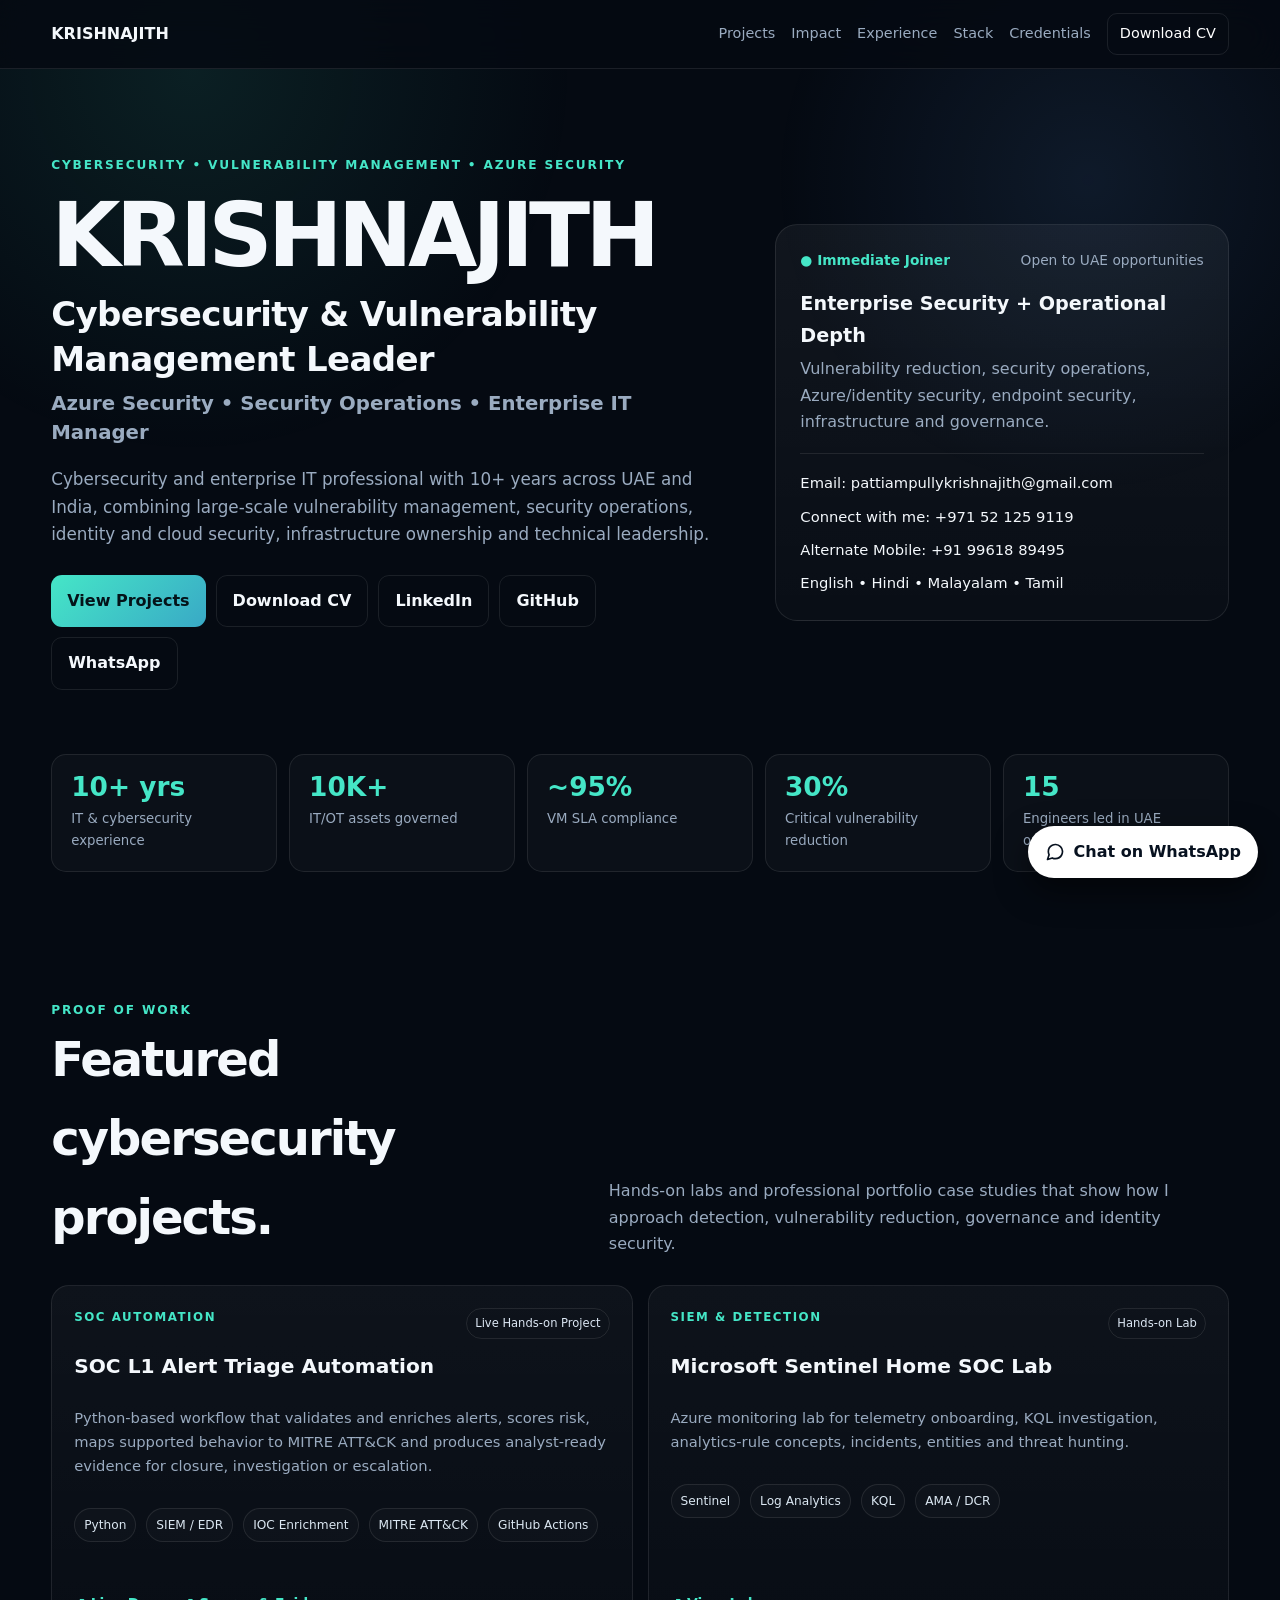
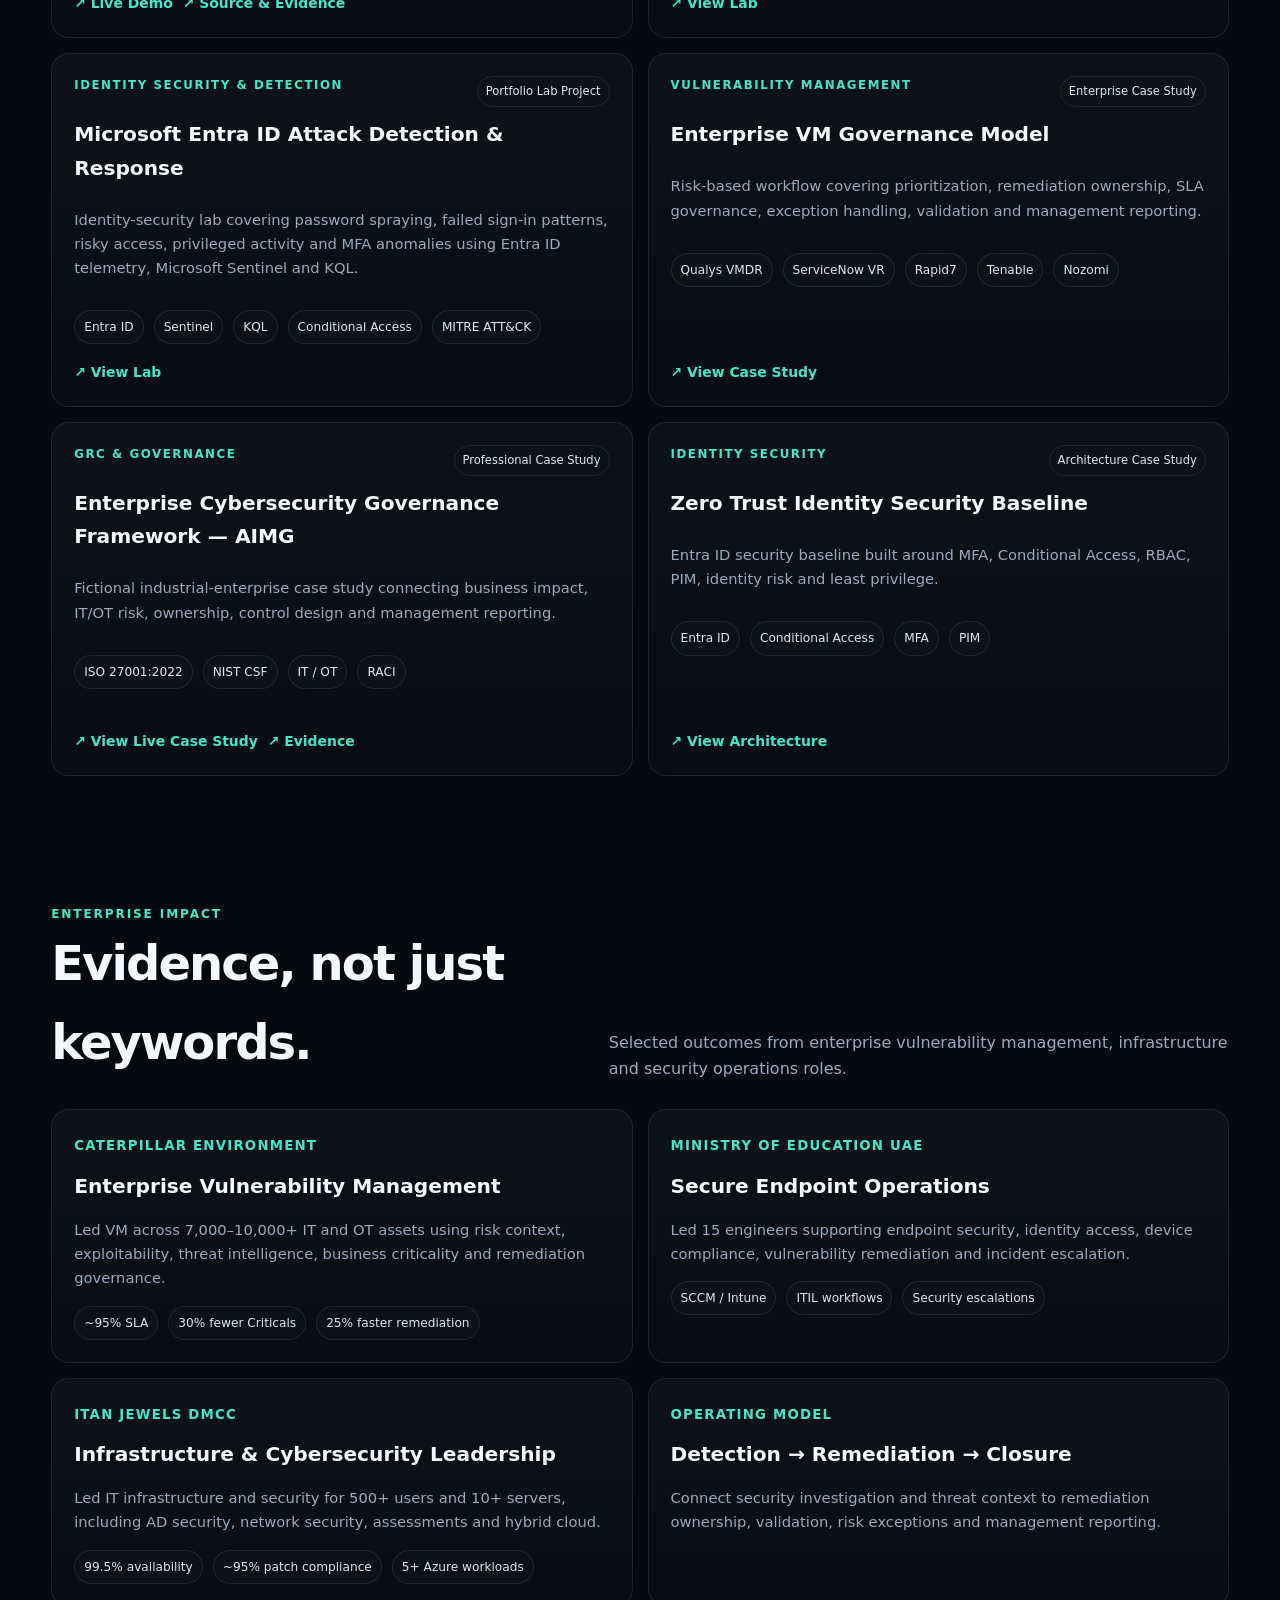
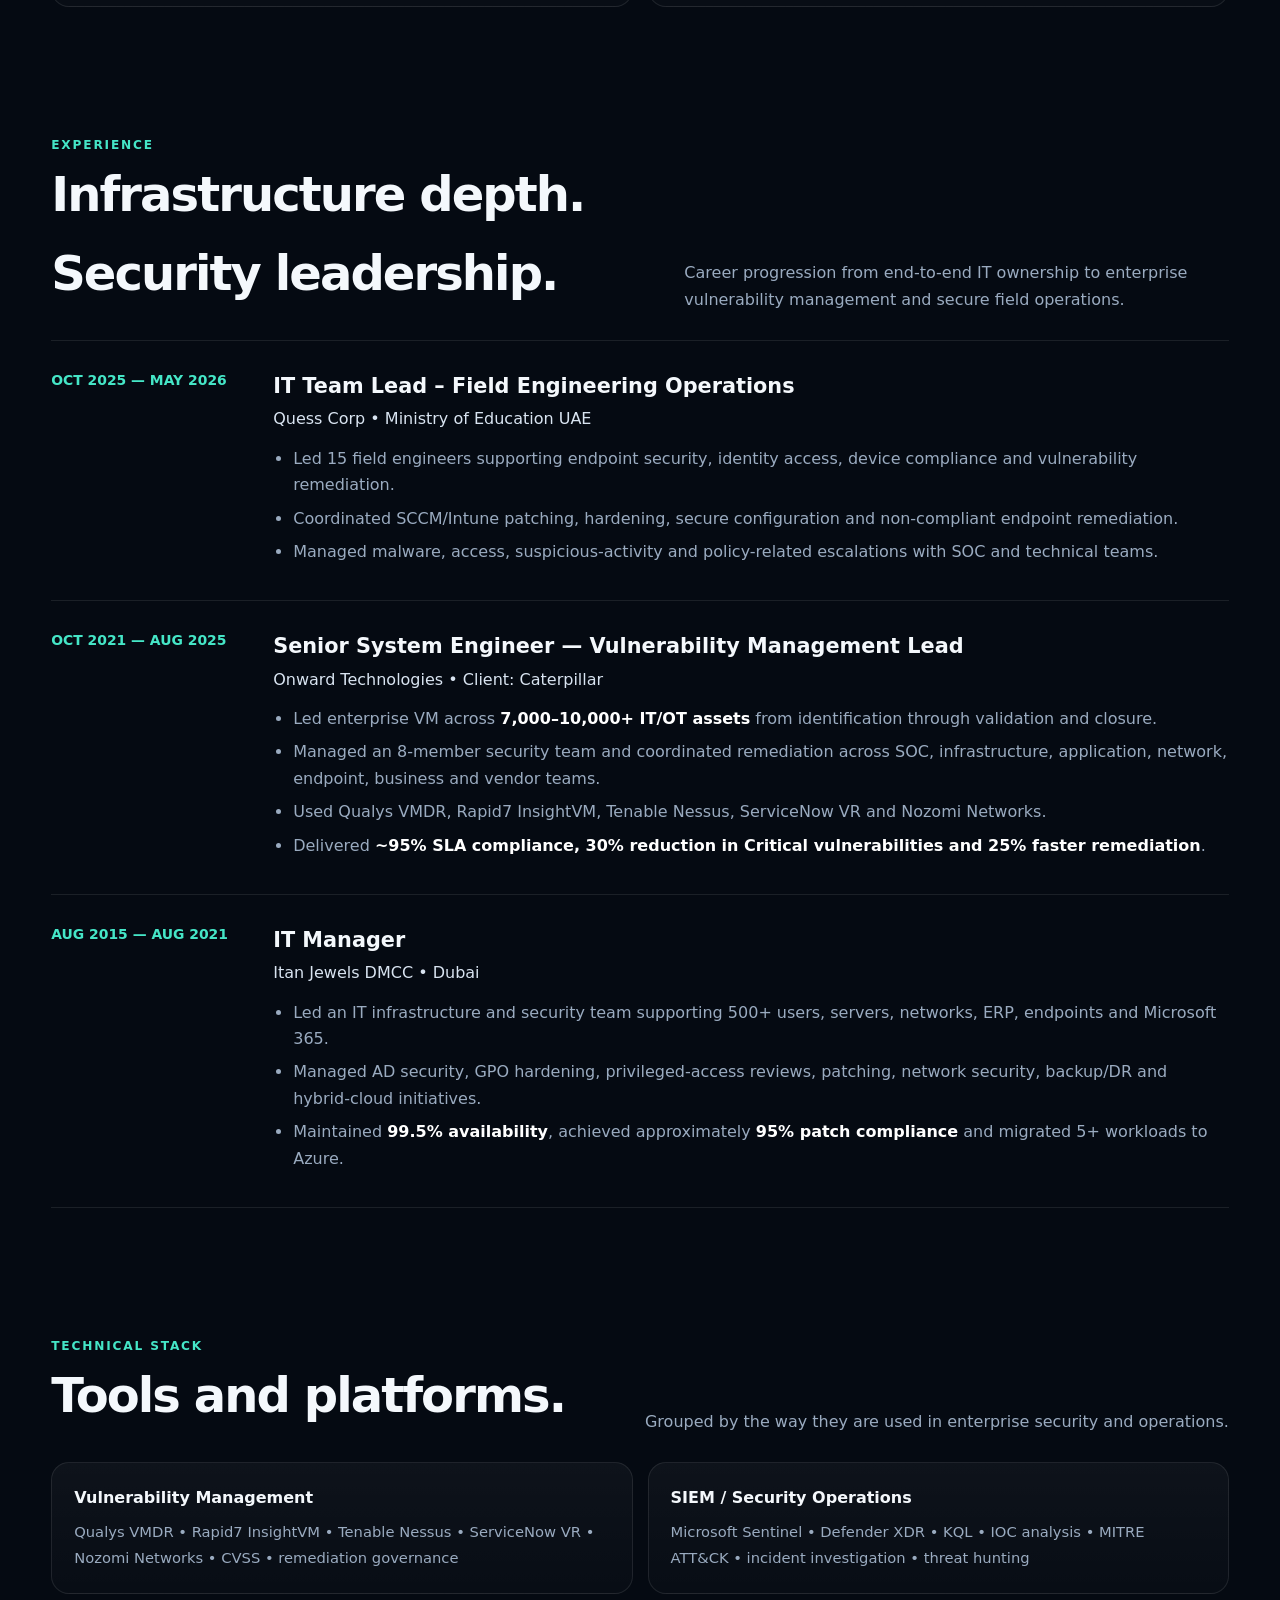
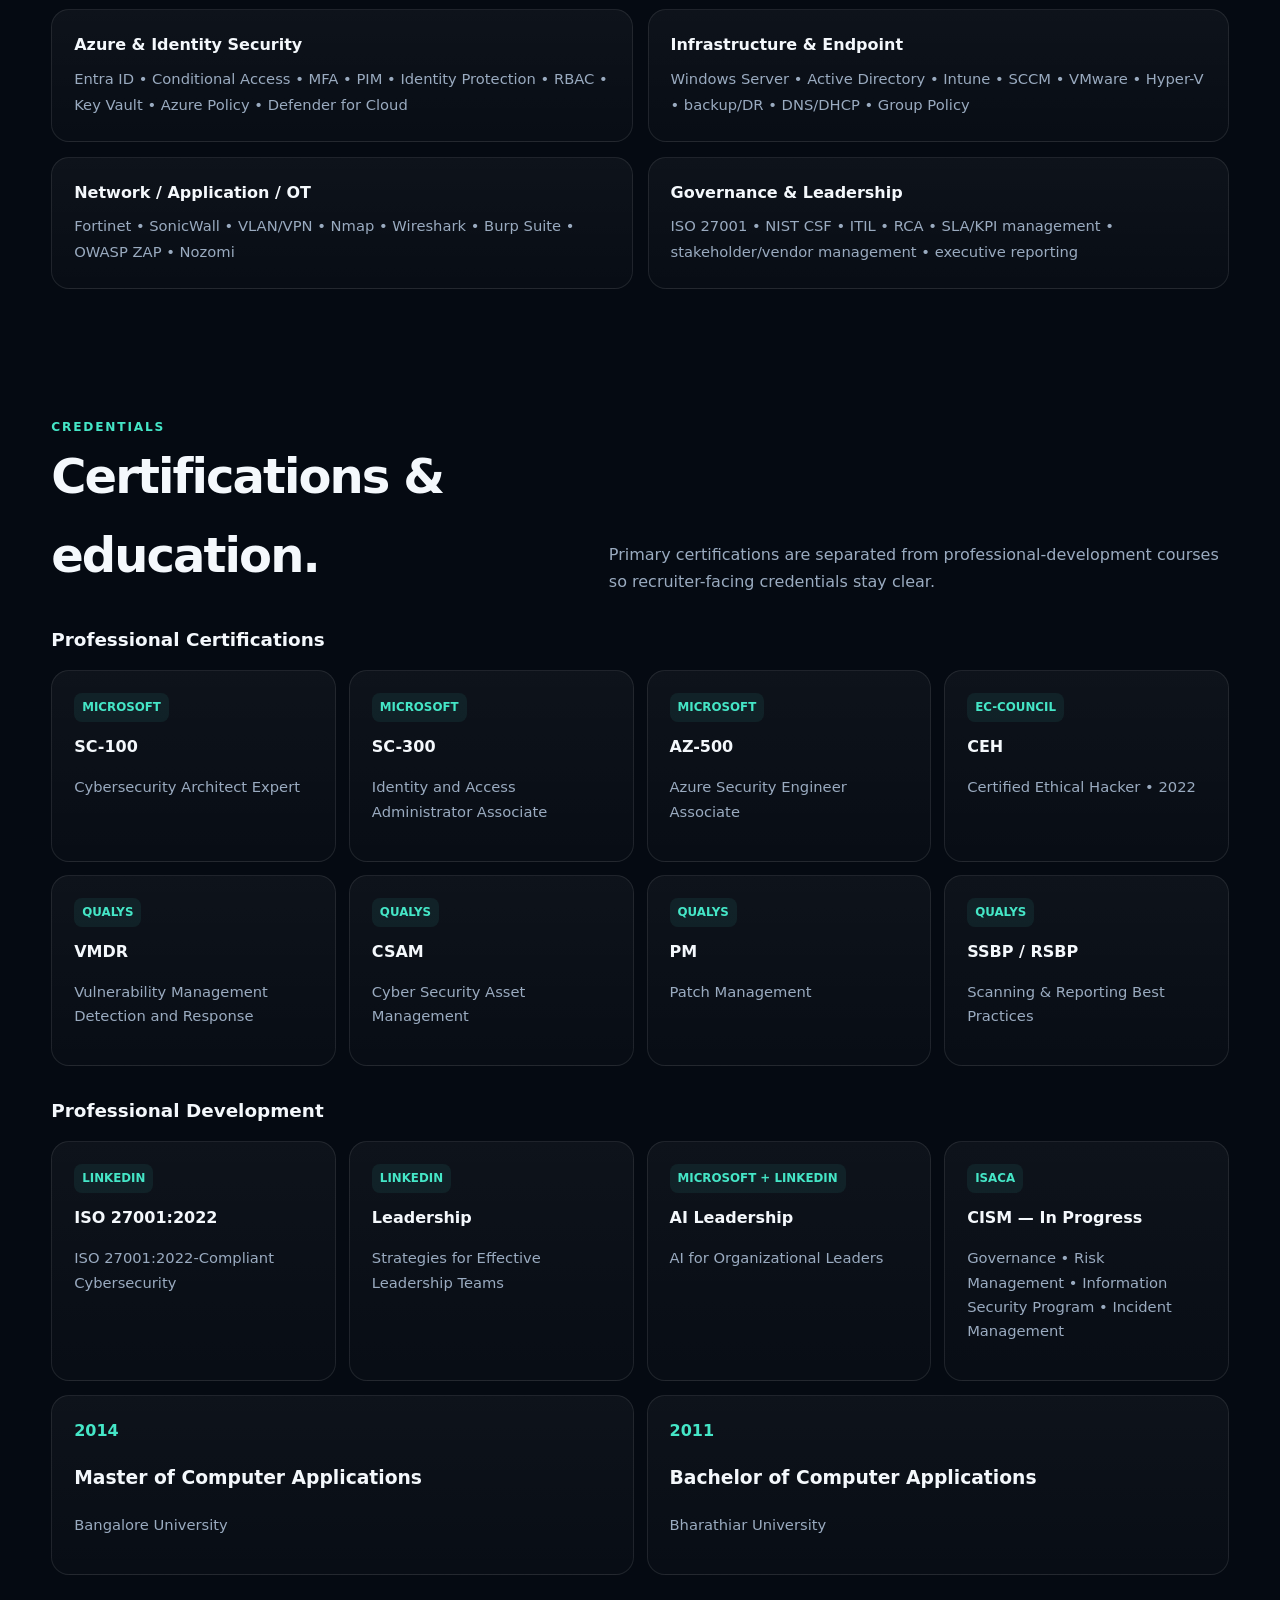
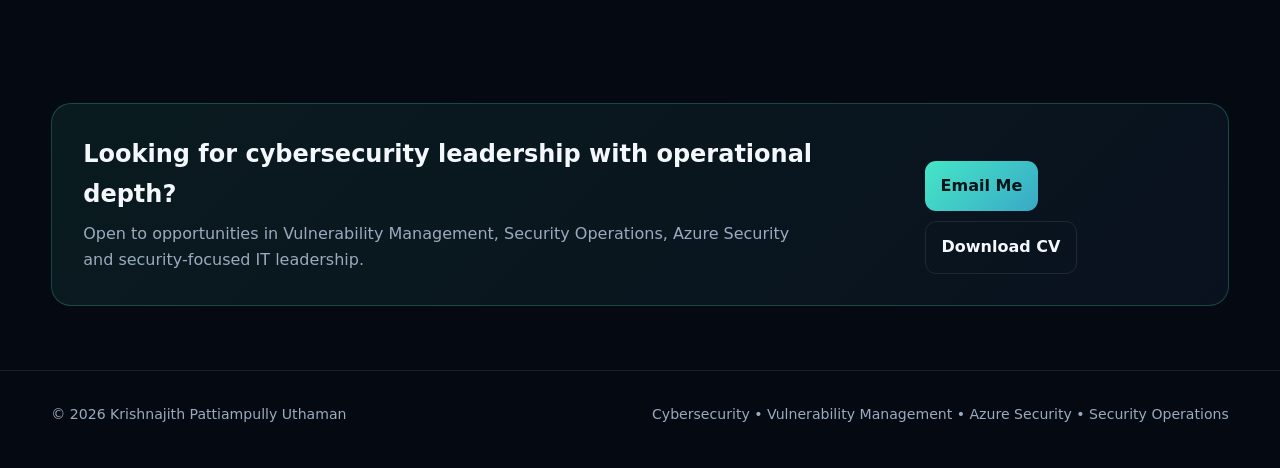
==== commit 44499b5e: "Restore KRISHNAJITH uppercase in portfolio header" ====
--- a/index.html
+++ b/index.html
@@ -1 +1 @@
-<!doctype html><html lang="en"><head><meta charset="utf-8"><meta name="viewport" content="width=device-width,initial-scale=1"><meta name="description" content="Krishnajith Pattiampully Uthaman — cybersecurity and vulnerability management leader with 10+ years across enterprise security operations, Azure security, IAM and IT infrastructure."><meta name="theme-color" content="#07111f"><meta property="og:title" content="Krishnajith | Cybersecurity & Vulnerability Management"><meta property="og:description" content="Enterprise cybersecurity, vulnerability management, Azure security, security operations and IT leadership portfolio."><meta property="og:type" content="website"><meta property="og:url" content="https://krishnajith-stack.github.io/krishnajith-cybersecurity-portfolio/"><link rel="canonical" href="https://krishnajith-stack.github.io/krishnajith-cybersecurity-portfolio/"><title>Krishnajith | Cybersecurity & Vulnerability Management</title><style>:root{--bg:#050a12;--panel:#0b1320;--text:#f4f8fc;--muted:#9aabc0;--line:#ffffff17;--cyan:#45e6c7;--blue:#67a6ff;--max:1180px}*{box-sizing:border-box}html{scroll-behavior:smooth}body{margin:0;background:var(--bg);color:var(--text);font-family:Inter,system-ui,-apple-system,"Segoe UI",sans-serif;line-height:1.65}body:before{content:"";position:fixed;inset:0;z-index:-1;background:radial-gradient(circle at 15% 8%,#45e6c719,transparent 28%),radial-gradient(circle at 85% 20%,#67a6ff1a,transparent 24%)}a{color:inherit;text-decoration:none}.wrap{width:min(var(--max),92%);margin:auto}nav{position:sticky;top:0;z-index:20;background:#050a12d9;backdrop-filter:blur(16px);border-bottom:1px solid var(--line)}.nav{min-height:68px;display:flex;align-items:center;justify-content:space-between;gap:20px}.logo{font-weight:900}.logo b{color:var(--cyan)}.links{display:flex;gap:16px;align-items:center;color:var(--muted);font-size:.9rem}.links a:hover{color:white}.mini{padding:8px 12px;border:1px solid var(--line);border-radius:10px;color:white}.hero{padding:86px 0 52px}.hero-grid{display:grid;grid-template-columns:1.2fr .8fr;gap:44px;align-items:center}.kicker{color:var(--cyan);font-size:.76rem;font-weight:900;letter-spacing:.15em;text-transform:uppercase}h1{font-size:clamp(3rem,7vw,6rem);line-height:.94;letter-spacing:-.055em;margin:18px 0}h1 span{display:block;font-size:.38em;letter-spacing:-.02em;line-height:1.3;margin-top:15px}h1 small{display:block;color:var(--muted);font-size:.22em;letter-spacing:0;line-height:1.5;margin-top:8px}.lead{color:var(--muted);font-size:1.05rem;max-width:800px}.actions,.pills,.project-actions{display:flex;gap:10px;flex-wrap:wrap}.actions{margin-top:26px}.btn{display:inline-flex;align-items:center;padding:12px 16px;border:1px solid var(--line);border-radius:11px;font-weight:800}.btn:hover{transform:translateY(-1px)}.primary{background:linear-gradient(135deg,var(--cyan),#39a9c6);color:#041319;border:0}.status{border:1px solid var(--line);border-radius:22px;padding:24px;background:linear-gradient(180deg,#ffffff0d,#ffffff05)}.status-top{display:flex;justify-content:space-between;gap:12px;font-size:.86rem;color:var(--muted)}.available{color:var(--cyan);font-weight:850}.role{font-size:1.2rem;font-weight:800;margin:16px 0 5px}.muted{color:var(--muted)}.contacts{display:grid;gap:9px;margin-top:18px;padding-top:17px;border-top:1px solid var(--line);font-size:.92rem}.contacts a:hover{color:var(--cyan)}.metrics{padding:12px 0 64px}.metric-grid{display:grid;grid-template-columns:repeat(5,1fr);gap:12px}.metric{padding:19px;border:1px solid var(--line);border-radius:15px;background:#ffffff07}.metric strong{display:block;color:var(--cyan);font-size:1.65rem;line-height:1}.metric span{display:block;color:var(--muted);font-size:.83rem;margin-top:8px}section{padding:64px 0}.section-head{display:flex;justify-content:space-between;gap:28px;align-items:end;margin-bottom:27px}.section-head h2{font-size:clamp(2rem,4vw,3rem);letter-spacing:-.04em;margin:0}.section-head p{color:var(--muted);max-width:620px;margin:0}.project-grid,.impact,.matrix{display:grid;grid-template-columns:1fr 1fr;gap:15px}.project-grid{grid-auto-rows:1fr}.project{display:flex;flex-direction:column;height:100%}.project .project-actions{margin-top:auto;padding-top:17px}.project,.impact-card,.matrix-row,.cert,.edu-card{border:1px solid var(--line);border-radius:18px;padding:22px;background:linear-gradient(180deg,#ffffff0a,#ffffff04)}.featured{grid-column:span 2;background:linear-gradient(135deg,#45e6c712,#67a6ff0c)}.project-top{display:flex;justify-content:space-between;gap:12px}.type{color:var(--cyan);font-size:.74rem;font-weight:900;letter-spacing:.13em;text-transform:uppercase}.project-status{font-size:.72rem;border:1px solid var(--line);border-radius:999px;padding:5px 8px;color:#dce7f4}.project h3,.impact-card h3{font-size:1.26rem;margin:11px 0 8px}.project p,.project li,.impact-card p,.matrix-row span,.cert p,.edu-card p{color:var(--muted);font-size:.92rem}.project ul{padding-left:18px}.pills{margin-top:15px}.pill{padding:6px 9px;border:1px solid var(--line);border-radius:999px;color:#dbe7f2;background:#ffffff05;font-size:.76rem}.project-actions{margin-top:17px}.project-actions a{color:var(--cyan);font-weight:800;font-size:.87rem}.project-actions a:hover{text-decoration:underline}.impact-card small{color:var(--cyan);font-weight:850;text-transform:uppercase;letter-spacing:.09em}.timeline{border-top:1px solid var(--line)}.job{display:grid;grid-template-columns:190px 1fr;gap:32px;padding:28px 0;border-bottom:1px solid var(--line)}.job-date{color:var(--cyan);font-weight:800;font-size:.87rem}.job h3{margin:0;font-size:1.3rem}.company{color:#d9e4f1;margin:3px 0 13px}.job ul{padding-left:20px;margin:0}.job li{color:var(--muted);margin:7px 0}.result{color:white;font-weight:750}.matrix-row strong{display:block;margin-bottom:7px}.subhead{margin:30px 0 14px;font-size:1.15rem}.cert-grid{display:grid;grid-template-columns:repeat(4,1fr);gap:13px}.cert .badge{display:inline-flex;padding:5px 8px;border-radius:8px;background:#45e6c714;color:var(--cyan);font-size:.74rem;font-weight:900}.cert h3{margin:12px 0 4px;font-size:1rem}.edu{display:grid;grid-template-columns:1fr 1fr;gap:13px;margin-top:14px}.edu-card strong{color:var(--cyan)}.cta{border:1px solid #45e6c73d;border-radius:20px;padding:31px;background:linear-gradient(135deg,#45e6c714,#67a6ff0d);display:flex;justify-content:space-between;gap:24px;align-items:center}.cta h2{margin:0 0 6px}.cta p{margin:0;color:var(--muted);max-width:720px}footer{border-top:1px solid var(--line);padding:32px 0 42px;color:var(--muted);font-size:.88rem}.footer{display:flex;justify-content:space-between;gap:18px;flex-wrap:wrap}@media(max-width:980px){.links{display:none}.hero-grid,.impact,.project-grid{grid-template-columns:1fr}.featured{grid-column:auto}.metric-grid{grid-template-columns:repeat(2,1fr)}.cert-grid{grid-template-columns:1fr 1fr}.section-head{align-items:flex-start;flex-direction:column;gap:10px}}@media(max-width:650px){.hero{padding:58px 0 40px}h1{font-size:clamp(2.5rem,14vw,4rem)}.metric-grid,.matrix,.cert-grid,.edu{grid-template-columns:1fr}.job{grid-template-columns:1fr;gap:7px}.actions .btn{width:100%;justify-content:center}.cta{flex-direction:column;align-items:flex-start}.status-top{flex-direction:column}}.whatsapp-float{position:fixed;right:22px;bottom:22px;z-index:50;display:inline-flex;align-items:center;gap:9px;padding:12px 16px;border-radius:999px;background:#fff;color:#07111f;font-weight:850;box-shadow:0 12px 32px #0008;border:1px solid #ffffff33;transition:transform .18s ease,box-shadow .18s ease}.whatsapp-float:hover{transform:translateY(-2px);box-shadow:0 16px 36px #0009}.whatsapp-float svg{width:20px;height:20px;flex:0 0 auto}@media(max-width:650px){.whatsapp-float{right:14px;bottom:14px;padding:11px 13px}.whatsapp-float .wa-label{display:none}.whatsapp-float svg{width:22px;height:22px}}</style></head><body id="top"><nav><div class="wrap nav"><a class="logo" href="#top">Krishnajith</a><div class="links"><a href="#projects">Projects</a><a href="#impact">Impact</a><a href="#experience">Experience</a><a href="#stack">Stack</a><a href="#credentials">Credentials</a><a class="mini" href="Krishnajith_Cybersecurity_CV.pdf" download>Download CV</a></div></div></nav><header class="hero"><div class="wrap hero-grid"><div><div class="kicker">Cybersecurity • Vulnerability Management • Azure Security</div><h1>Krishnajith<span>Cybersecurity &amp; Vulnerability Management Leader</span><small>Azure Security • Security Operations • Enterprise IT Manager</small></h1><p class="lead">Cybersecurity and enterprise IT professional with 10+ years across UAE and India, combining large-scale vulnerability management, security operations, identity and cloud security, infrastructure ownership and technical leadership.</p><div class="actions"><a class="btn primary" href="#projects">View Projects</a><a class="btn" href="Krishnajith_Cybersecurity_CV.pdf" download>Download CV</a><a class="btn" href="https://www.linkedin.com/in/krishnajith" target="_blank" rel="noopener">LinkedIn</a><a class="btn" href="https://github.com/krishnajith-stack" target="_blank" rel="noopener">GitHub</a><a class="btn" href="https://wa.me/971521259119?text=Hi%20Krishnajith%2C%20I%20came%20across%20your%20cybersecurity%20portfolio%20and%20would%20like%20to%20connect%20regarding%20an%20opportunity." target="_blank" rel="noopener">WhatsApp</a></div></div><aside class="status"><div class="status-top"><span class="available">● Immediate Joiner</span><span>Open to UAE opportunities</span></div><div class="role">Enterprise Security + Operational Depth</div><div class="muted">Vulnerability reduction, security operations, Azure/identity security, endpoint security, infrastructure and governance.</div><div class="contacts"><a href="mailto:pattiampullykrishnajith@gmail.com">Email: pattiampullykrishnajith@gmail.com</a><a href="tel:+971521259119">Connect with me: +971 52 125 9119</a><a href="tel:+919961889495">Alternate Mobile: +91 99618 89495</a><span>English • Hindi • Malayalam • Tamil</span></div></aside></div></header><section class="metrics"><div class="wrap metric-grid"><div class="metric"><strong>10+ yrs</strong><span>IT & cybersecurity experience</span></div><div class="metric"><strong>10K+</strong><span>IT/OT assets governed</span></div><div class="metric"><strong>~95%</strong><span>VM SLA compliance</span></div><div class="metric"><strong>30%</strong><span>Critical vulnerability reduction</span></div><div class="metric"><strong>15</strong><span>Engineers led in UAE operations</span></div></div></section><main><section id="projects"><div class="wrap"><div class="section-head"><div><div class="kicker">Proof of work</div><h2>Featured cybersecurity projects.</h2></div><p>Hands-on labs and professional portfolio case studies that show how I approach detection, vulnerability reduction, governance and identity security.</p></div><div class="project-grid"><article class="project"><div class="project-top"><div class="type">SOC Automation</div><div class="project-status">Live Hands-on Project</div></div><h3>SOC L1 Alert Triage Automation</h3><p>Python-based workflow that validates and enriches alerts, scores risk, maps supported behavior to MITRE ATT&amp;CK and produces analyst-ready evidence for closure, investigation or escalation.</p><div class="pills"><span class="pill">Python</span><span class="pill">SIEM / EDR</span><span class="pill">IOC Enrichment</span><span class="pill">MITRE ATT&amp;CK</span><span class="pill">GitHub Actions</span></div><div class="project-actions"><a href="soc-l1-alert-triage-automation/" target="_blank">↗ Live Demo</a><a href="https://github.com/krishnajith-stack/krishnajith-cybersecurity-portfolio/tree/main/soc-l1-alert-triage-automation" target="_blank">↗ Source &amp; Evidence</a></div></article><article class="project"><div class="project-top"><div class="type">SIEM &amp; Detection</div><div class="project-status">Hands-on Lab</div></div><h3>Microsoft Sentinel Home SOC Lab</h3><p>Azure monitoring lab for telemetry onboarding, KQL investigation, analytics-rule concepts, incidents, entities and threat hunting.</p><div class="pills"><span class="pill">Sentinel</span><span class="pill">Log Analytics</span><span class="pill">KQL</span><span class="pill">AMA / DCR</span></div><div class="project-actions"><a href="projects/sentinel-soc-lab.html">↗ View Lab</a></div></article><article class="project"><div class="project-top"><div class="type">Identity Security &amp; Detection</div><div class="project-status">Portfolio Lab Project</div></div><h3>Microsoft Entra ID Attack Detection &amp; Response</h3><p>Identity-security lab covering password spraying, failed sign-in patterns, risky access, privileged activity and MFA anomalies using Entra ID telemetry, Microsoft Sentinel and KQL.</p><div class="pills"><span class="pill">Entra ID</span><span class="pill">Sentinel</span><span class="pill">KQL</span><span class="pill">Conditional Access</span><span class="pill">MITRE ATT&amp;CK</span></div><div class="project-actions"><a href="projects/entra-identity-detection-response.html">↗ View Lab</a></div></article><article class="project"><div class="project-top"><div class="type">Vulnerability Management</div><div class="project-status">Enterprise Case Study</div></div><h3>Enterprise VM Governance Model</h3><p>Risk-based workflow covering prioritization, remediation ownership, SLA governance, exception handling, validation and management reporting.</p><div class="pills"><span class="pill">Qualys VMDR</span><span class="pill">ServiceNow VR</span><span class="pill">Rapid7</span><span class="pill">Tenable</span><span class="pill">Nozomi</span></div><div class="project-actions"><a href="projects/vm-governance.html">↗ View Case Study</a></div></article><article class="project"><div class="project-top"><div class="type">GRC &amp; Governance</div><div class="project-status">Professional Case Study</div></div><h3>Enterprise Cybersecurity Governance Framework — AIMG</h3><p>Fictional industrial-enterprise case study connecting business impact, IT/OT risk, ownership, control design and management reporting.</p><div class="pills"><span class="pill">ISO 27001:2022</span><span class="pill">NIST CSF</span><span class="pill">IT / OT</span><span class="pill">RACI</span></div><div class="project-actions"><a href="enterprise-cybersecurity-governance-framework/" target="_blank" rel="noopener">↗ View Live Case Study</a><a href="https://github.com/krishnajith-stack/krishnajith-cybersecurity-portfolio/tree/main/enterprise-cybersecurity-governance-framework" target="_blank" rel="noopener">↗ Evidence</a></div></article><article class="project"><div class="project-top"><div class="type">Identity Security</div><div class="project-status">Architecture Case Study</div></div><h3>Zero Trust Identity Security Baseline</h3><p>Entra ID security baseline built around MFA, Conditional Access, RBAC, PIM, identity risk and least privilege.</p><div class="pills"><span class="pill">Entra ID</span><span class="pill">Conditional Access</span><span class="pill">MFA</span><span class="pill">PIM</span></div><div class="project-actions"><a href="projects/zero-trust-identity.html">↗ View Architecture</a></div></article></div></div></section><section id="impact"><div class="wrap"><div class="section-head"><div><div class="kicker">Enterprise impact</div><h2>Evidence, not just keywords.</h2></div><p>Selected outcomes from enterprise vulnerability management, infrastructure and security operations roles.</p></div><div class="impact"><article class="impact-card"><small>Caterpillar environment</small><h3>Enterprise Vulnerability Management</h3><p>Led VM across 7,000–10,000+ IT and OT assets using risk context, exploitability, threat intelligence, business criticality and remediation governance.</p><div class="pills"><span class="pill">~95% SLA</span><span class="pill">30% fewer Criticals</span><span class="pill">25% faster remediation</span></div></article><article class="impact-card"><small>Ministry of Education UAE</small><h3>Secure Endpoint Operations</h3><p>Led 15 engineers supporting endpoint security, identity access, device compliance, vulnerability remediation and incident escalation.</p><div class="pills"><span class="pill">SCCM / Intune</span><span class="pill">ITIL workflows</span><span class="pill">Security escalations</span></div></article><article class="impact-card"><small>Itan Jewels DMCC</small><h3>Infrastructure &amp; Cybersecurity Leadership</h3><p>Led IT infrastructure and security for 500+ users and 10+ servers, including AD security, network security, assessments and hybrid cloud.</p><div class="pills"><span class="pill">99.5% availability</span><span class="pill">~95% patch compliance</span><span class="pill">5+ Azure workloads</span></div></article><article class="impact-card"><small>Operating model</small><h3>Detection → Remediation → Closure</h3><p>Connect security investigation and threat context to remediation ownership, validation, risk exceptions and management reporting.</p></article></div></div></section><section id="experience"><div class="wrap"><div class="section-head"><div><div class="kicker">Experience</div><h2>Infrastructure depth. Security leadership.</h2></div><p>Career progression from end-to-end IT ownership to enterprise vulnerability management and secure field operations.</p></div><div class="timeline"><div class="job"><div class="job-date">OCT 2025 — MAY 2026</div><div><h3>IT Team Lead – Field Engineering Operations</h3><div class="company">Quess Corp • Ministry of Education UAE</div><ul><li>Led 15 field engineers supporting endpoint security, identity access, device compliance and vulnerability remediation.</li><li>Coordinated SCCM/Intune patching, hardening, secure configuration and non-compliant endpoint remediation.</li><li>Managed malware, access, suspicious-activity and policy-related escalations with SOC and technical teams.</li></ul></div></div><div class="job"><div class="job-date">OCT 2021 — AUG 2025</div><div><h3>Senior System Engineer — Vulnerability Management Lead</h3><div class="company">Onward Technologies • Client: Caterpillar</div><ul><li>Led enterprise VM across <span class="result">7,000–10,000+ IT/OT assets</span> from identification through validation and closure.</li><li>Managed an 8-member security team and coordinated remediation across SOC, infrastructure, application, network, endpoint, business and vendor teams.</li><li>Used Qualys VMDR, Rapid7 InsightVM, Tenable Nessus, ServiceNow VR and Nozomi Networks.</li><li>Delivered <span class="result">~95% SLA compliance, 30% reduction in Critical vulnerabilities and 25% faster remediation</span>.</li></ul></div></div><div class="job"><div class="job-date">AUG 2015 — AUG 2021</div><div><h3>IT Manager</h3><div class="company">Itan Jewels DMCC • Dubai</div><ul><li>Led an IT infrastructure and security team supporting 500+ users, servers, networks, ERP, endpoints and Microsoft 365.</li><li>Managed AD security, GPO hardening, privileged-access reviews, patching, network security, backup/DR and hybrid-cloud initiatives.</li><li>Maintained <span class="result">99.5% availability</span>, achieved approximately <span class="result">95% patch compliance</span> and migrated 5+ workloads to Azure.</li></ul></div></div></div></div></section><section id="stack"><div class="wrap"><div class="section-head"><div><div class="kicker">Technical stack</div><h2>Tools and platforms.</h2></div><p>Grouped by the way they are used in enterprise security and operations.</p></div><div class="matrix"><div class="matrix-row"><strong>Vulnerability Management</strong><span>Qualys VMDR • Rapid7 InsightVM • Tenable Nessus • ServiceNow VR • Nozomi Networks • CVSS • remediation governance</span></div><div class="matrix-row"><strong>SIEM / Security Operations</strong><span>Microsoft Sentinel • Defender XDR • KQL • IOC analysis • MITRE ATT&amp;CK • incident investigation • threat hunting</span></div><div class="matrix-row"><strong>Azure &amp; Identity Security</strong><span>Entra ID • Conditional Access • MFA • PIM • Identity Protection • RBAC • Key Vault • Azure Policy • Defender for Cloud</span></div><div class="matrix-row"><strong>Infrastructure &amp; Endpoint</strong><span>Windows Server • Active Directory • Intune • SCCM • VMware • Hyper-V • backup/DR • DNS/DHCP • Group Policy</span></div><div class="matrix-row"><strong>Network / Application / OT</strong><span>Fortinet • SonicWall • VLAN/VPN • Nmap • Wireshark • Burp Suite • OWASP ZAP • Nozomi</span></div><div class="matrix-row"><strong>Governance &amp; Leadership</strong><span>ISO 27001 • NIST CSF • ITIL • RCA • SLA/KPI management • stakeholder/vendor management • executive reporting</span></div></div></div></section><section id="credentials"><div class="wrap"><div class="section-head"><div><div class="kicker">Credentials</div><h2>Certifications &amp; education.</h2></div><p>Primary certifications are separated from professional-development courses so recruiter-facing credentials stay clear.</p></div><h3 class="subhead">Professional Certifications</h3><div class="cert-grid"><div class="cert"><div class="badge">MICROSOFT</div><h3>SC-100</h3><p>Cybersecurity Architect Expert</p></div><div class="cert"><div class="badge">MICROSOFT</div><h3>SC-300</h3><p>Identity and Access Administrator Associate</p></div><div class="cert"><div class="badge">MICROSOFT</div><h3>AZ-500</h3><p>Azure Security Engineer Associate</p></div><div class="cert"><div class="badge">EC-COUNCIL</div><h3>CEH</h3><p>Certified Ethical Hacker • 2022</p></div><div class="cert"><div class="badge">QUALYS</div><h3>VMDR</h3><p>Vulnerability Management Detection and Response</p></div><div class="cert"><div class="badge">QUALYS</div><h3>CSAM</h3><p>Cyber Security Asset Management</p></div><div class="cert"><div class="badge">QUALYS</div><h3>PM</h3><p>Patch Management</p></div><div class="cert"><div class="badge">QUALYS</div><h3>SSBP / RSBP</h3><p>Scanning &amp; Reporting Best Practices</p></div></div><h3 class="subhead">Professional Development</h3><div class="cert-grid"><div class="cert"><div class="badge">LINKEDIN</div><h3>ISO 27001:2022</h3><p>ISO 27001:2022-Compliant Cybersecurity</p></div><div class="cert"><div class="badge">LINKEDIN</div><h3>Leadership</h3><p>Strategies for Effective Leadership Teams</p></div><div class="cert"><div class="badge">MICROSOFT + LINKEDIN</div><h3>AI Leadership</h3><p>AI for Organizational Leaders</p></div><div class="cert"><div class="badge">ISACA</div><h3>CISM — In Progress</h3><p>Governance • Risk Management • Information Security Program • Incident Management</p></div></div><div class="edu"><div class="edu-card"><strong>2014</strong><h3>Master of Computer Applications</h3><p>Bangalore University</p></div><div class="edu-card"><strong>2011</strong><h3>Bachelor of Computer Applications</h3><p>Bharathiar University</p></div></div></div></section><section><div class="wrap cta"><div><h2>Looking for cybersecurity leadership with operational depth?</h2><p>Open to opportunities in Vulnerability Management, Security Operations, Azure Security and security-focused IT leadership.</p></div><div class="actions"><a class="btn primary" href="mailto:pattiampullykrishnajith@gmail.com">Email Me</a><a class="btn" href="Krishnajith_Cybersecurity_CV.pdf" download>Download CV</a></div></div></section></main><footer><div class="wrap footer"><span>© 2026 Krishnajith Pattiampully Uthaman</span><span>Cybersecurity • Vulnerability Management • Azure Security • Security Operations</span></div></footer><a class="whatsapp-float" href="https://wa.me/971521259119?text=Hi%20Krishnajith%2C%20I%20came%20across%20your%20cybersecurity%20portfolio%20and%20would%20like%20to%20connect%20regarding%20an%20opportunity." target="_blank" rel="noopener" aria-label="Chat with Krishnajith on WhatsApp"><svg viewBox="0 0 24 24" aria-hidden="true" fill="none" stroke="currentColor" stroke-width="2" stroke-linecap="round" stroke-linejoin="round"><path d="M21 11.5a8.38 8.38 0 0 1-.9 3.8A8.5 8.5 0 0 1 12.5 20a8.38 8.38 0 0 1-3.8-.9L3 21l1.9-5.7a8.38 8.38 0 0 1-.9-3.8A8.5 8.5 0 0 1 8.7 3.9a8.38 8.38 0 0 1 3.8-.9h.5A8.48 8.48 0 0 1 21 11v.5z"/></svg><span class="wa-label">Chat on WhatsApp</span></a></body></html>+<!doctype html><html lang="en"><head><meta charset="utf-8"><meta name="viewport" content="width=device-width,initial-scale=1"><meta name="description" content="Krishnajith Pattiampully Uthaman — cybersecurity and vulnerability management leader with 10+ years across enterprise security operations, Azure security, IAM and IT infrastructure."><meta name="theme-color" content="#07111f"><meta property="og:title" content="Krishnajith | Cybersecurity & Vulnerability Management"><meta property="og:description" content="Enterprise cybersecurity, vulnerability management, Azure security, security operations and IT leadership portfolio."><meta property="og:type" content="website"><meta property="og:url" content="https://krishnajith-stack.github.io/krishnajith-cybersecurity-portfolio/"><link rel="canonical" href="https://krishnajith-stack.github.io/krishnajith-cybersecurity-portfolio/"><title>Krishnajith | Cybersecurity & Vulnerability Management</title><style>:root{--bg:#050a12;--panel:#0b1320;--text:#f4f8fc;--muted:#9aabc0;--line:#ffffff17;--cyan:#45e6c7;--blue:#67a6ff;--max:1180px}*{box-sizing:border-box}html{scroll-behavior:smooth}body{margin:0;background:var(--bg);color:var(--text);font-family:Inter,system-ui,-apple-system,"Segoe UI",sans-serif;line-height:1.65}body:before{content:"";position:fixed;inset:0;z-index:-1;background:radial-gradient(circle at 15% 8%,#45e6c719,transparent 28%),radial-gradient(circle at 85% 20%,#67a6ff1a,transparent 24%)}a{color:inherit;text-decoration:none}.wrap{width:min(var(--max),92%);margin:auto}nav{position:sticky;top:0;z-index:20;background:#050a12d9;backdrop-filter:blur(16px);border-bottom:1px solid var(--line)}.nav{min-height:68px;display:flex;align-items:center;justify-content:space-between;gap:20px}.logo{font-weight:900}.logo b{color:var(--cyan)}.links{display:flex;gap:16px;align-items:center;color:var(--muted);font-size:.9rem}.links a:hover{color:white}.mini{padding:8px 12px;border:1px solid var(--line);border-radius:10px;color:white}.hero{padding:86px 0 52px}.hero-grid{display:grid;grid-template-columns:1.2fr .8fr;gap:44px;align-items:center}.kicker{color:var(--cyan);font-size:.76rem;font-weight:900;letter-spacing:.15em;text-transform:uppercase}h1{font-size:clamp(3rem,7vw,6rem);line-height:.94;letter-spacing:-.055em;margin:18px 0}h1 span{display:block;font-size:.38em;letter-spacing:-.02em;line-height:1.3;margin-top:15px}h1 small{display:block;color:var(--muted);font-size:.22em;letter-spacing:0;line-height:1.5;margin-top:8px}.lead{color:var(--muted);font-size:1.05rem;max-width:800px}.actions,.pills,.project-actions{display:flex;gap:10px;flex-wrap:wrap}.actions{margin-top:26px}.btn{display:inline-flex;align-items:center;padding:12px 16px;border:1px solid var(--line);border-radius:11px;font-weight:800}.btn:hover{transform:translateY(-1px)}.primary{background:linear-gradient(135deg,var(--cyan),#39a9c6);color:#041319;border:0}.status{border:1px solid var(--line);border-radius:22px;padding:24px;background:linear-gradient(180deg,#ffffff0d,#ffffff05)}.status-top{display:flex;justify-content:space-between;gap:12px;font-size:.86rem;color:var(--muted)}.available{color:var(--cyan);font-weight:850}.role{font-size:1.2rem;font-weight:800;margin:16px 0 5px}.muted{color:var(--muted)}.contacts{display:grid;gap:9px;margin-top:18px;padding-top:17px;border-top:1px solid var(--line);font-size:.92rem}.contacts a:hover{color:var(--cyan)}.metrics{padding:12px 0 64px}.metric-grid{display:grid;grid-template-columns:repeat(5,1fr);gap:12px}.metric{padding:19px;border:1px solid var(--line);border-radius:15px;background:#ffffff07}.metric strong{display:block;color:var(--cyan);font-size:1.65rem;line-height:1}.metric span{display:block;color:var(--muted);font-size:.83rem;margin-top:8px}section{padding:64px 0}.section-head{display:flex;justify-content:space-between;gap:28px;align-items:end;margin-bottom:27px}.section-head h2{font-size:clamp(2rem,4vw,3rem);letter-spacing:-.04em;margin:0}.section-head p{color:var(--muted);max-width:620px;margin:0}.project-grid,.impact,.matrix{display:grid;grid-template-columns:1fr 1fr;gap:15px}.project-grid{grid-auto-rows:1fr}.project{display:flex;flex-direction:column;height:100%}.project .project-actions{margin-top:auto;padding-top:17px}.project,.impact-card,.matrix-row,.cert,.edu-card{border:1px solid var(--line);border-radius:18px;padding:22px;background:linear-gradient(180deg,#ffffff0a,#ffffff04)}.featured{grid-column:span 2;background:linear-gradient(135deg,#45e6c712,#67a6ff0c)}.project-top{display:flex;justify-content:space-between;gap:12px}.type{color:var(--cyan);font-size:.74rem;font-weight:900;letter-spacing:.13em;text-transform:uppercase}.project-status{font-size:.72rem;border:1px solid var(--line);border-radius:999px;padding:5px 8px;color:#dce7f4}.project h3,.impact-card h3{font-size:1.26rem;margin:11px 0 8px}.project p,.project li,.impact-card p,.matrix-row span,.cert p,.edu-card p{color:var(--muted);font-size:.92rem}.project ul{padding-left:18px}.pills{margin-top:15px}.pill{padding:6px 9px;border:1px solid var(--line);border-radius:999px;color:#dbe7f2;background:#ffffff05;font-size:.76rem}.project-actions{margin-top:17px}.project-actions a{color:var(--cyan);font-weight:800;font-size:.87rem}.project-actions a:hover{text-decoration:underline}.impact-card small{color:var(--cyan);font-weight:850;text-transform:uppercase;letter-spacing:.09em}.timeline{border-top:1px solid var(--line)}.job{display:grid;grid-template-columns:190px 1fr;gap:32px;padding:28px 0;border-bottom:1px solid var(--line)}.job-date{color:var(--cyan);font-weight:800;font-size:.87rem}.job h3{margin:0;font-size:1.3rem}.company{color:#d9e4f1;margin:3px 0 13px}.job ul{padding-left:20px;margin:0}.job li{color:var(--muted);margin:7px 0}.result{color:white;font-weight:750}.matrix-row strong{display:block;margin-bottom:7px}.subhead{margin:30px 0 14px;font-size:1.15rem}.cert-grid{display:grid;grid-template-columns:repeat(4,1fr);gap:13px}.cert .badge{display:inline-flex;padding:5px 8px;border-radius:8px;background:#45e6c714;color:var(--cyan);font-size:.74rem;font-weight:900}.cert h3{margin:12px 0 4px;font-size:1rem}.edu{display:grid;grid-template-columns:1fr 1fr;gap:13px;margin-top:14px}.edu-card strong{color:var(--cyan)}.cta{border:1px solid #45e6c73d;border-radius:20px;padding:31px;background:linear-gradient(135deg,#45e6c714,#67a6ff0d);display:flex;justify-content:space-between;gap:24px;align-items:center}.cta h2{margin:0 0 6px}.cta p{margin:0;color:var(--muted);max-width:720px}footer{border-top:1px solid var(--line);padding:32px 0 42px;color:var(--muted);font-size:.88rem}.footer{display:flex;justify-content:space-between;gap:18px;flex-wrap:wrap}@media(max-width:980px){.links{display:none}.hero-grid,.impact,.project-grid{grid-template-columns:1fr}.featured{grid-column:auto}.metric-grid{grid-template-columns:repeat(2,1fr)}.cert-grid{grid-template-columns:1fr 1fr}.section-head{align-items:flex-start;flex-direction:column;gap:10px}}@media(max-width:650px){.hero{padding:58px 0 40px}h1{font-size:clamp(2.5rem,14vw,4rem)}.metric-grid,.matrix,.cert-grid,.edu{grid-template-columns:1fr}.job{grid-template-columns:1fr;gap:7px}.actions .btn{width:100%;justify-content:center}.cta{flex-direction:column;align-items:flex-start}.status-top{flex-direction:column}}.whatsapp-float{position:fixed;right:22px;bottom:22px;z-index:50;display:inline-flex;align-items:center;gap:9px;padding:12px 16px;border-radius:999px;background:#fff;color:#07111f;font-weight:850;box-shadow:0 12px 32px #0008;border:1px solid #ffffff33;transition:transform .18s ease,box-shadow .18s ease}.whatsapp-float:hover{transform:translateY(-2px);box-shadow:0 16px 36px #0009}.whatsapp-float svg{width:20px;height:20px;flex:0 0 auto}@media(max-width:650px){.whatsapp-float{right:14px;bottom:14px;padding:11px 13px}.whatsapp-float .wa-label{display:none}.whatsapp-float svg{width:22px;height:22px}}</style></head><body id="top"><nav><div class="wrap nav"><a class="logo" href="#top">KRISHNAJITH</a><div class="links"><a href="#projects">Projects</a><a href="#impact">Impact</a><a href="#experience">Experience</a><a href="#stack">Stack</a><a href="#credentials">Credentials</a><a class="mini" href="Krishnajith_Cybersecurity_CV.pdf" download>Download CV</a></div></div></nav><header class="hero"><div class="wrap hero-grid"><div><div class="kicker">Cybersecurity • Vulnerability Management • Azure Security</div><h1>KRISHNAJITH<span>Cybersecurity &amp; Vulnerability Management Leader</span><small>Azure Security • Security Operations • Enterprise IT Manager</small></h1><p class="lead">Cybersecurity and enterprise IT professional with 10+ years across UAE and India, combining large-scale vulnerability management, security operations, identity and cloud security, infrastructure ownership and technical leadership.</p><div class="actions"><a class="btn primary" href="#projects">View Projects</a><a class="btn" href="Krishnajith_Cybersecurity_CV.pdf" download>Download CV</a><a class="btn" href="https://www.linkedin.com/in/krishnajith" target="_blank" rel="noopener">LinkedIn</a><a class="btn" href="https://github.com/krishnajith-stack" target="_blank" rel="noopener">GitHub</a><a class="btn" href="https://wa.me/971521259119?text=Hi%20Krishnajith%2C%20I%20came%20across%20your%20cybersecurity%20portfolio%20and%20would%20like%20to%20connect%20regarding%20an%20opportunity." target="_blank" rel="noopener">WhatsApp</a></div></div><aside class="status"><div class="status-top"><span class="available">● Immediate Joiner</span><span>Open to UAE opportunities</span></div><div class="role">Enterprise Security + Operational Depth</div><div class="muted">Vulnerability reduction, security operations, Azure/identity security, endpoint security, infrastructure and governance.</div><div class="contacts"><a href="mailto:pattiampullykrishnajith@gmail.com">Email: pattiampullykrishnajith@gmail.com</a><a href="tel:+971521259119">Connect with me: +971 52 125 9119</a><a href="tel:+919961889495">Alternate Mobile: +91 99618 89495</a><span>English • Hindi • Malayalam • Tamil</span></div></aside></div></header><section class="metrics"><div class="wrap metric-grid"><div class="metric"><strong>10+ yrs</strong><span>IT & cybersecurity experience</span></div><div class="metric"><strong>10K+</strong><span>IT/OT assets governed</span></div><div class="metric"><strong>~95%</strong><span>VM SLA compliance</span></div><div class="metric"><strong>30%</strong><span>Critical vulnerability reduction</span></div><div class="metric"><strong>15</strong><span>Engineers led in UAE operations</span></div></div></section><main><section id="projects"><div class="wrap"><div class="section-head"><div><div class="kicker">Proof of work</div><h2>Featured cybersecurity projects.</h2></div><p>Hands-on labs and professional portfolio case studies that show how I approach detection, vulnerability reduction, governance and identity security.</p></div><div class="project-grid"><article class="project"><div class="project-top"><div class="type">SOC Automation</div><div class="project-status">Live Hands-on Project</div></div><h3>SOC L1 Alert Triage Automation</h3><p>Python-based workflow that validates and enriches alerts, scores risk, maps supported behavior to MITRE ATT&amp;CK and produces analyst-ready evidence for closure, investigation or escalation.</p><div class="pills"><span class="pill">Python</span><span class="pill">SIEM / EDR</span><span class="pill">IOC Enrichment</span><span class="pill">MITRE ATT&amp;CK</span><span class="pill">GitHub Actions</span></div><div class="project-actions"><a href="soc-l1-alert-triage-automation/" target="_blank">↗ Live Demo</a><a href="https://github.com/krishnajith-stack/krishnajith-cybersecurity-portfolio/tree/main/soc-l1-alert-triage-automation" target="_blank">↗ Source &amp; Evidence</a></div></article><article class="project"><div class="project-top"><div class="type">SIEM &amp; Detection</div><div class="project-status">Hands-on Lab</div></div><h3>Microsoft Sentinel Home SOC Lab</h3><p>Azure monitoring lab for telemetry onboarding, KQL investigation, analytics-rule concepts, incidents, entities and threat hunting.</p><div class="pills"><span class="pill">Sentinel</span><span class="pill">Log Analytics</span><span class="pill">KQL</span><span class="pill">AMA / DCR</span></div><div class="project-actions"><a href="projects/sentinel-soc-lab.html">↗ View Lab</a></div></article><article class="project"><div class="project-top"><div class="type">Identity Security &amp; Detection</div><div class="project-status">Portfolio Lab Project</div></div><h3>Microsoft Entra ID Attack Detection &amp; Response</h3><p>Identity-security lab covering password spraying, failed sign-in patterns, risky access, privileged activity and MFA anomalies using Entra ID telemetry, Microsoft Sentinel and KQL.</p><div class="pills"><span class="pill">Entra ID</span><span class="pill">Sentinel</span><span class="pill">KQL</span><span class="pill">Conditional Access</span><span class="pill">MITRE ATT&amp;CK</span></div><div class="project-actions"><a href="projects/entra-identity-detection-response.html">↗ View Lab</a></div></article><article class="project"><div class="project-top"><div class="type">Vulnerability Management</div><div class="project-status">Enterprise Case Study</div></div><h3>Enterprise VM Governance Model</h3><p>Risk-based workflow covering prioritization, remediation ownership, SLA governance, exception handling, validation and management reporting.</p><div class="pills"><span class="pill">Qualys VMDR</span><span class="pill">ServiceNow VR</span><span class="pill">Rapid7</span><span class="pill">Tenable</span><span class="pill">Nozomi</span></div><div class="project-actions"><a href="projects/vm-governance.html">↗ View Case Study</a></div></article><article class="project"><div class="project-top"><div class="type">GRC &amp; Governance</div><div class="project-status">Professional Case Study</div></div><h3>Enterprise Cybersecurity Governance Framework — AIMG</h3><p>Fictional industrial-enterprise case study connecting business impact, IT/OT risk, ownership, control design and management reporting.</p><div class="pills"><span class="pill">ISO 27001:2022</span><span class="pill">NIST CSF</span><span class="pill">IT / OT</span><span class="pill">RACI</span></div><div class="project-actions"><a href="enterprise-cybersecurity-governance-framework/" target="_blank" rel="noopener">↗ View Live Case Study</a><a href="https://github.com/krishnajith-stack/krishnajith-cybersecurity-portfolio/tree/main/enterprise-cybersecurity-governance-framework" target="_blank" rel="noopener">↗ Evidence</a></div></article><article class="project"><div class="project-top"><div class="type">Identity Security</div><div class="project-status">Architecture Case Study</div></div><h3>Zero Trust Identity Security Baseline</h3><p>Entra ID security baseline built around MFA, Conditional Access, RBAC, PIM, identity risk and least privilege.</p><div class="pills"><span class="pill">Entra ID</span><span class="pill">Conditional Access</span><span class="pill">MFA</span><span class="pill">PIM</span></div><div class="project-actions"><a href="projects/zero-trust-identity.html">↗ View Architecture</a></div></article></div></div></section><section id="impact"><div class="wrap"><div class="section-head"><div><div class="kicker">Enterprise impact</div><h2>Evidence, not just keywords.</h2></div><p>Selected outcomes from enterprise vulnerability management, infrastructure and security operations roles.</p></div><div class="impact"><article class="impact-card"><small>Caterpillar environment</small><h3>Enterprise Vulnerability Management</h3><p>Led VM across 7,000–10,000+ IT and OT assets using risk context, exploitability, threat intelligence, business criticality and remediation governance.</p><div class="pills"><span class="pill">~95% SLA</span><span class="pill">30% fewer Criticals</span><span class="pill">25% faster remediation</span></div></article><article class="impact-card"><small>Ministry of Education UAE</small><h3>Secure Endpoint Operations</h3><p>Led 15 engineers supporting endpoint security, identity access, device compliance, vulnerability remediation and incident escalation.</p><div class="pills"><span class="pill">SCCM / Intune</span><span class="pill">ITIL workflows</span><span class="pill">Security escalations</span></div></article><article class="impact-card"><small>Itan Jewels DMCC</small><h3>Infrastructure &amp; Cybersecurity Leadership</h3><p>Led IT infrastructure and security for 500+ users and 10+ servers, including AD security, network security, assessments and hybrid cloud.</p><div class="pills"><span class="pill">99.5% availability</span><span class="pill">~95% patch compliance</span><span class="pill">5+ Azure workloads</span></div></article><article class="impact-card"><small>Operating model</small><h3>Detection → Remediation → Closure</h3><p>Connect security investigation and threat context to remediation ownership, validation, risk exceptions and management reporting.</p></article></div></div></section><section id="experience"><div class="wrap"><div class="section-head"><div><div class="kicker">Experience</div><h2>Infrastructure depth. Security leadership.</h2></div><p>Career progression from end-to-end IT ownership to enterprise vulnerability management and secure field operations.</p></div><div class="timeline"><div class="job"><div class="job-date">OCT 2025 — MAY 2026</div><div><h3>IT Team Lead – Field Engineering Operations</h3><div class="company">Quess Corp • Ministry of Education UAE</div><ul><li>Led 15 field engineers supporting endpoint security, identity access, device compliance and vulnerability remediation.</li><li>Coordinated SCCM/Intune patching, hardening, secure configuration and non-compliant endpoint remediation.</li><li>Managed malware, access, suspicious-activity and policy-related escalations with SOC and technical teams.</li></ul></div></div><div class="job"><div class="job-date">OCT 2021 — AUG 2025</div><div><h3>Senior System Engineer — Vulnerability Management Lead</h3><div class="company">Onward Technologies • Client: Caterpillar</div><ul><li>Led enterprise VM across <span class="result">7,000–10,000+ IT/OT assets</span> from identification through validation and closure.</li><li>Managed an 8-member security team and coordinated remediation across SOC, infrastructure, application, network, endpoint, business and vendor teams.</li><li>Used Qualys VMDR, Rapid7 InsightVM, Tenable Nessus, ServiceNow VR and Nozomi Networks.</li><li>Delivered <span class="result">~95% SLA compliance, 30% reduction in Critical vulnerabilities and 25% faster remediation</span>.</li></ul></div></div><div class="job"><div class="job-date">AUG 2015 — AUG 2021</div><div><h3>IT Manager</h3><div class="company">Itan Jewels DMCC • Dubai</div><ul><li>Led an IT infrastructure and security team supporting 500+ users, servers, networks, ERP, endpoints and Microsoft 365.</li><li>Managed AD security, GPO hardening, privileged-access reviews, patching, network security, backup/DR and hybrid-cloud initiatives.</li><li>Maintained <span class="result">99.5% availability</span>, achieved approximately <span class="result">95% patch compliance</span> and migrated 5+ workloads to Azure.</li></ul></div></div></div></div></section><section id="stack"><div class="wrap"><div class="section-head"><div><div class="kicker">Technical stack</div><h2>Tools and platforms.</h2></div><p>Grouped by the way they are used in enterprise security and operations.</p></div><div class="matrix"><div class="matrix-row"><strong>Vulnerability Management</strong><span>Qualys VMDR • Rapid7 InsightVM • Tenable Nessus • ServiceNow VR • Nozomi Networks • CVSS • remediation governance</span></div><div class="matrix-row"><strong>SIEM / Security Operations</strong><span>Microsoft Sentinel • Defender XDR • KQL • IOC analysis • MITRE ATT&amp;CK • incident investigation • threat hunting</span></div><div class="matrix-row"><strong>Azure &amp; Identity Security</strong><span>Entra ID • Conditional Access • MFA • PIM • Identity Protection • RBAC • Key Vault • Azure Policy • Defender for Cloud</span></div><div class="matrix-row"><strong>Infrastructure &amp; Endpoint</strong><span>Windows Server • Active Directory • Intune • SCCM • VMware • Hyper-V • backup/DR • DNS/DHCP • Group Policy</span></div><div class="matrix-row"><strong>Network / Application / OT</strong><span>Fortinet • SonicWall • VLAN/VPN • Nmap • Wireshark • Burp Suite • OWASP ZAP • Nozomi</span></div><div class="matrix-row"><strong>Governance &amp; Leadership</strong><span>ISO 27001 • NIST CSF • ITIL • RCA • SLA/KPI management • stakeholder/vendor management • executive reporting</span></div></div></div></section><section id="credentials"><div class="wrap"><div class="section-head"><div><div class="kicker">Credentials</div><h2>Certifications &amp; education.</h2></div><p>Primary certifications are separated from professional-development courses so recruiter-facing credentials stay clear.</p></div><h3 class="subhead">Professional Certifications</h3><div class="cert-grid"><div class="cert"><div class="badge">MICROSOFT</div><h3>SC-100</h3><p>Cybersecurity Architect Expert</p></div><div class="cert"><div class="badge">MICROSOFT</div><h3>SC-300</h3><p>Identity and Access Administrator Associate</p></div><div class="cert"><div class="badge">MICROSOFT</div><h3>AZ-500</h3><p>Azure Security Engineer Associate</p></div><div class="cert"><div class="badge">EC-COUNCIL</div><h3>CEH</h3><p>Certified Ethical Hacker • 2022</p></div><div class="cert"><div class="badge">QUALYS</div><h3>VMDR</h3><p>Vulnerability Management Detection and Response</p></div><div class="cert"><div class="badge">QUALYS</div><h3>CSAM</h3><p>Cyber Security Asset Management</p></div><div class="cert"><div class="badge">QUALYS</div><h3>PM</h3><p>Patch Management</p></div><div class="cert"><div class="badge">QUALYS</div><h3>SSBP / RSBP</h3><p>Scanning &amp; Reporting Best Practices</p></div></div><h3 class="subhead">Professional Development</h3><div class="cert-grid"><div class="cert"><div class="badge">LINKEDIN</div><h3>ISO 27001:2022</h3><p>ISO 27001:2022-Compliant Cybersecurity</p></div><div class="cert"><div class="badge">LINKEDIN</div><h3>Leadership</h3><p>Strategies for Effective Leadership Teams</p></div><div class="cert"><div class="badge">MICROSOFT + LINKEDIN</div><h3>AI Leadership</h3><p>AI for Organizational Leaders</p></div><div class="cert"><div class="badge">ISACA</div><h3>CISM — In Progress</h3><p>Governance • Risk Management • Information Security Program • Incident Management</p></div></div><div class="edu"><div class="edu-card"><strong>2014</strong><h3>Master of Computer Applications</h3><p>Bangalore University</p></div><div class="edu-card"><strong>2011</strong><h3>Bachelor of Computer Applications</h3><p>Bharathiar University</p></div></div></div></section><section><div class="wrap cta"><div><h2>Looking for cybersecurity leadership with operational depth?</h2><p>Open to opportunities in Vulnerability Management, Security Operations, Azure Security and security-focused IT leadership.</p></div><div class="actions"><a class="btn primary" href="mailto:pattiampullykrishnajith@gmail.com">Email Me</a><a class="btn" href="Krishnajith_Cybersecurity_CV.pdf" download>Download CV</a></div></div></section></main><footer><div class="wrap footer"><span>© 2026 Krishnajith Pattiampully Uthaman</span><span>Cybersecurity • Vulnerability Management • Azure Security • Security Operations</span></div></footer><a class="whatsapp-float" href="https://wa.me/971521259119?text=Hi%20Krishnajith%2C%20I%20came%20across%20your%20cybersecurity%20portfolio%20and%20would%20like%20to%20connect%20regarding%20an%20opportunity." target="_blank" rel="noopener" aria-label="Chat with Krishnajith on WhatsApp"><svg viewBox="0 0 24 24" aria-hidden="true" fill="none" stroke="currentColor" stroke-width="2" stroke-linecap="round" stroke-linejoin="round"><path d="M21 11.5a8.38 8.38 0 0 1-.9 3.8A8.5 8.5 0 0 1 12.5 20a8.38 8.38 0 0 1-3.8-.9L3 21l1.9-5.7a8.38 8.38 0 0 1-.9-3.8A8.5 8.5 0 0 1 8.7 3.9a8.38 8.38 0 0 1 3.8-.9h.5A8.48 8.48 0 0 1 21 11v.5z"/></svg><span class="wa-label">Chat on WhatsApp</span></a></body></html>
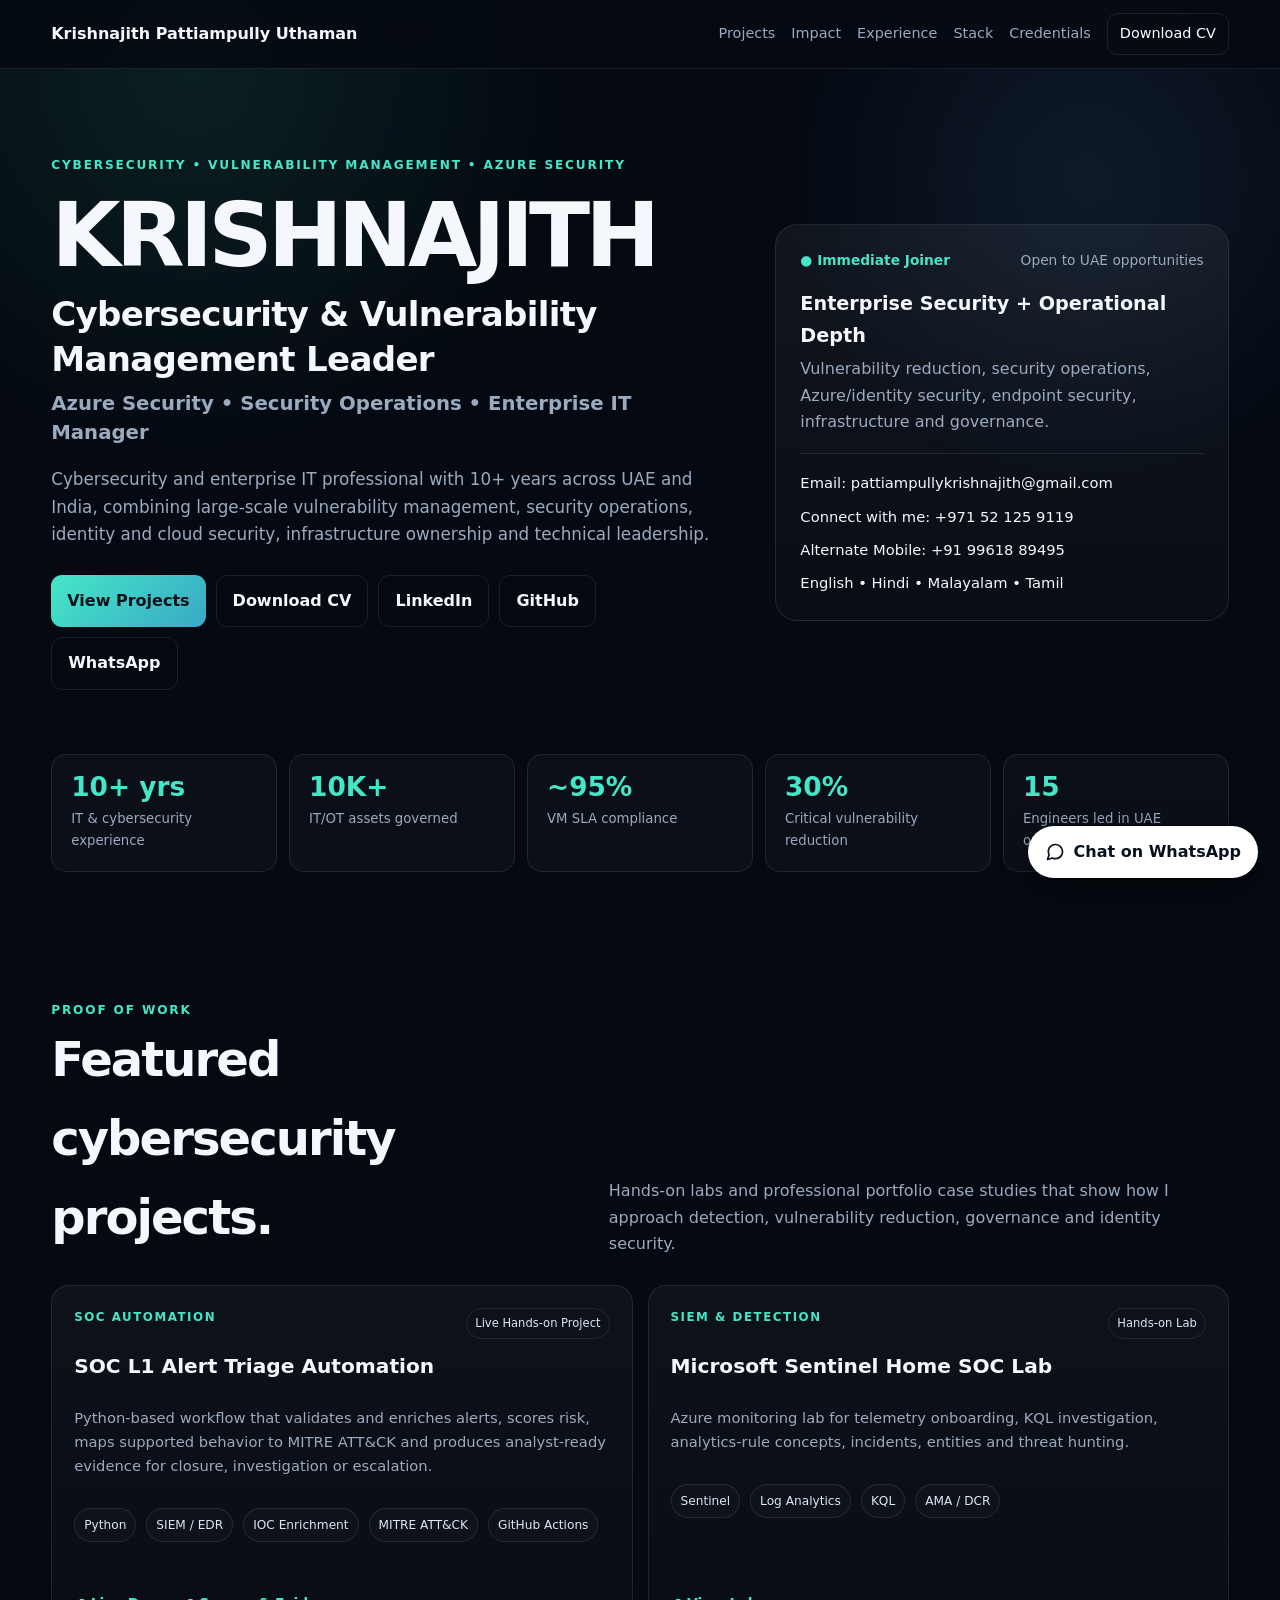
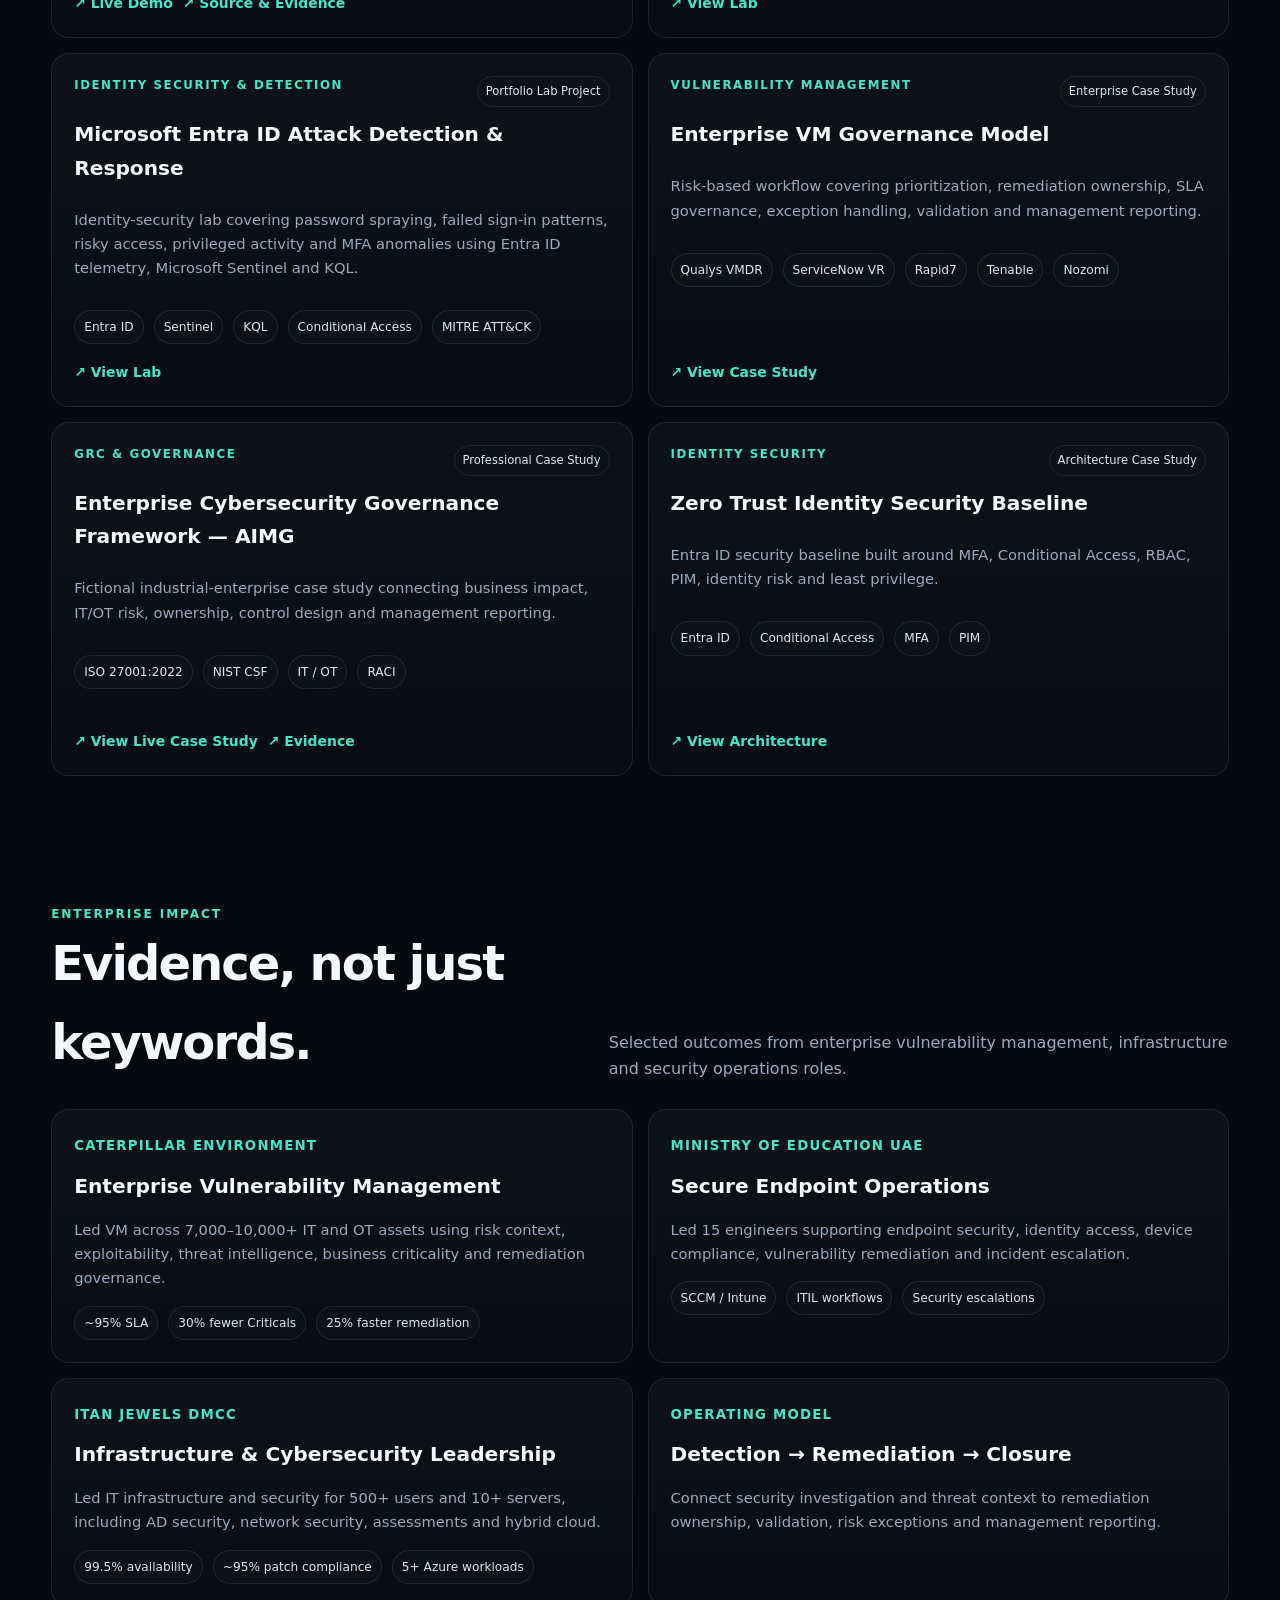
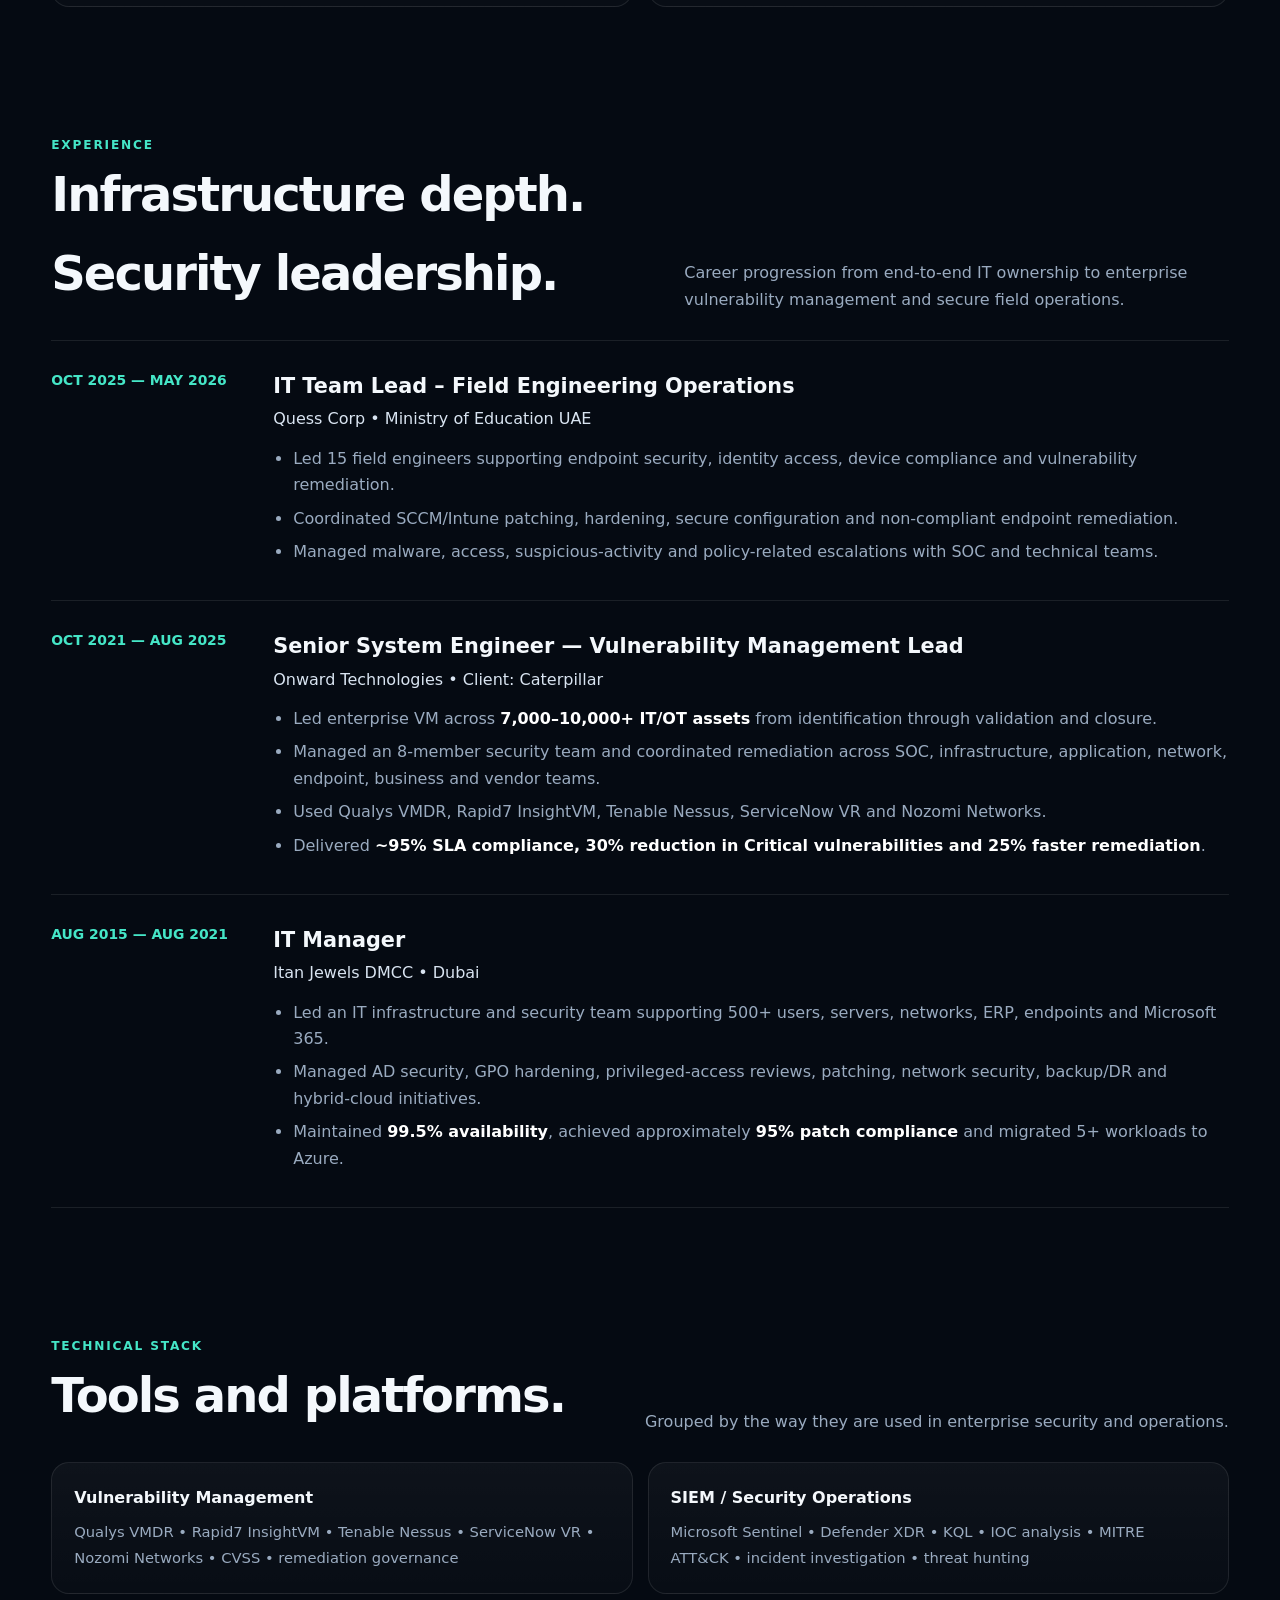
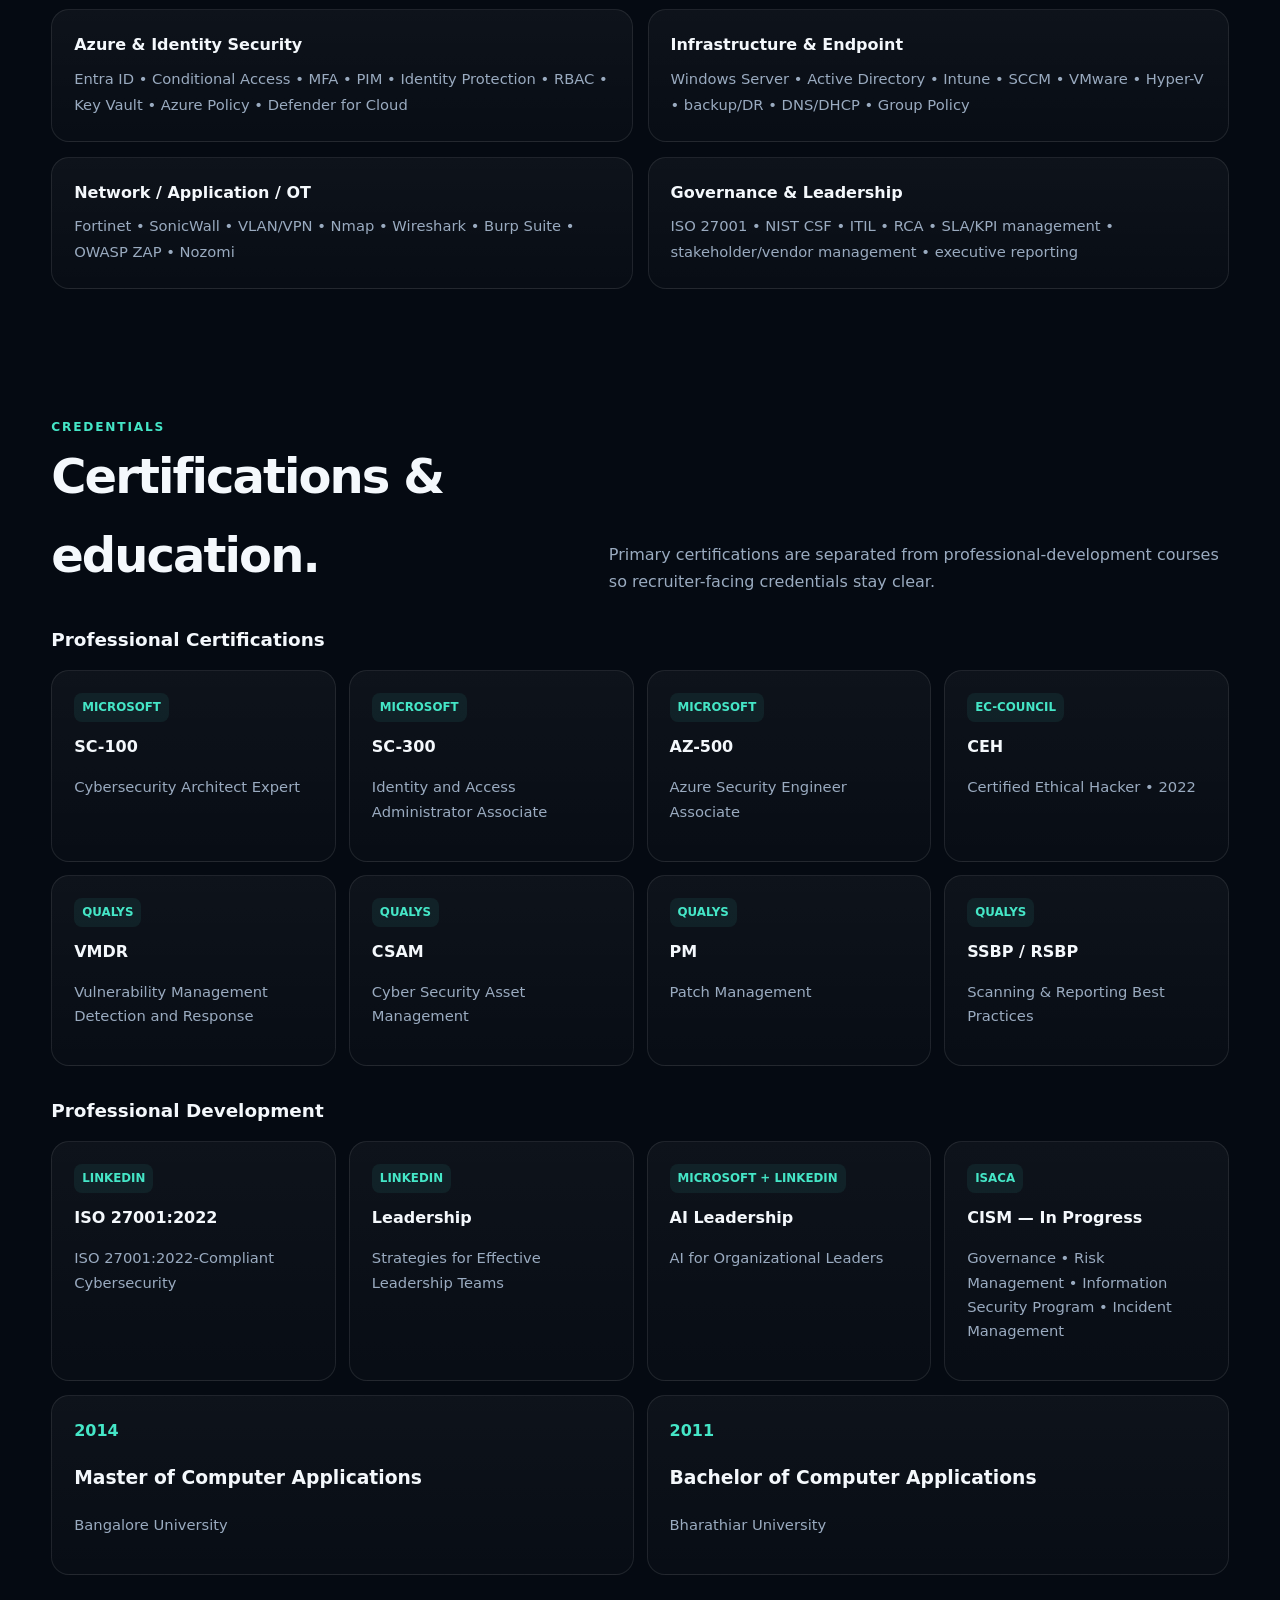
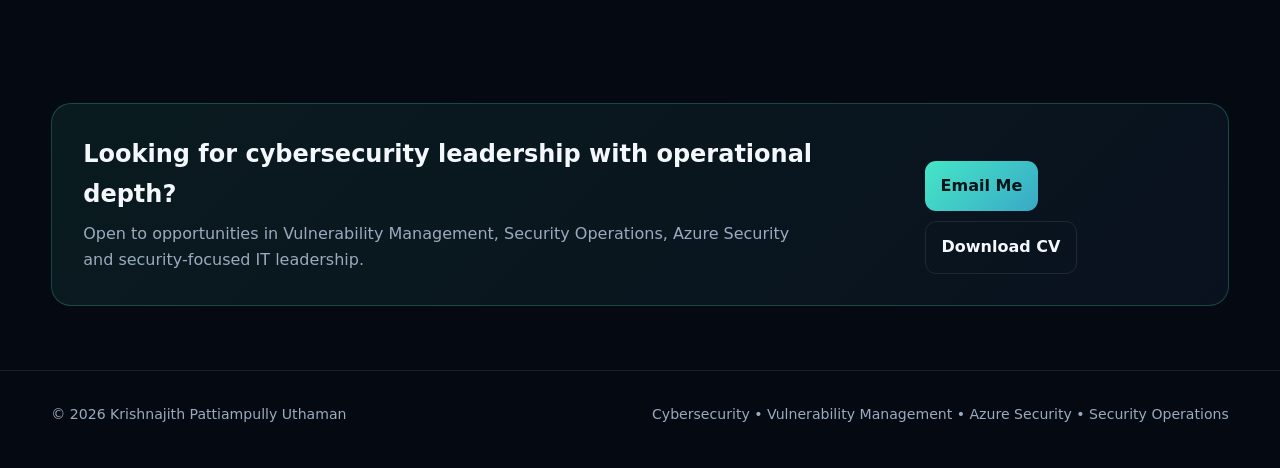
==== commit e06c830a: "Use full name in portfolio logo" ====
--- a/index.html
+++ b/index.html
@@ -1 +1 @@
-<!doctype html><html lang="en"><head><meta charset="utf-8"><meta name="viewport" content="width=device-width,initial-scale=1"><meta name="description" content="Krishnajith Pattiampully Uthaman — cybersecurity and vulnerability management leader with 10+ years across enterprise security operations, Azure security, IAM and IT infrastructure."><meta name="theme-color" content="#07111f"><meta property="og:title" content="Krishnajith | Cybersecurity & Vulnerability Management"><meta property="og:description" content="Enterprise cybersecurity, vulnerability management, Azure security, security operations and IT leadership portfolio."><meta property="og:type" content="website"><meta property="og:url" content="https://krishnajith-stack.github.io/krishnajith-cybersecurity-portfolio/"><link rel="canonical" href="https://krishnajith-stack.github.io/krishnajith-cybersecurity-portfolio/"><title>Krishnajith | Cybersecurity & Vulnerability Management</title><style>:root{--bg:#050a12;--panel:#0b1320;--text:#f4f8fc;--muted:#9aabc0;--line:#ffffff17;--cyan:#45e6c7;--blue:#67a6ff;--max:1180px}*{box-sizing:border-box}html{scroll-behavior:smooth}body{margin:0;background:var(--bg);color:var(--text);font-family:Inter,system-ui,-apple-system,"Segoe UI",sans-serif;line-height:1.65}body:before{content:"";position:fixed;inset:0;z-index:-1;background:radial-gradient(circle at 15% 8%,#45e6c719,transparent 28%),radial-gradient(circle at 85% 20%,#67a6ff1a,transparent 24%)}a{color:inherit;text-decoration:none}.wrap{width:min(var(--max),92%);margin:auto}nav{position:sticky;top:0;z-index:20;background:#050a12d9;backdrop-filter:blur(16px);border-bottom:1px solid var(--line)}.nav{min-height:68px;display:flex;align-items:center;justify-content:space-between;gap:20px}.logo{font-weight:900}.logo b{color:var(--cyan)}.links{display:flex;gap:16px;align-items:center;color:var(--muted);font-size:.9rem}.links a:hover{color:white}.mini{padding:8px 12px;border:1px solid var(--line);border-radius:10px;color:white}.hero{padding:86px 0 52px}.hero-grid{display:grid;grid-template-columns:1.2fr .8fr;gap:44px;align-items:center}.kicker{color:var(--cyan);font-size:.76rem;font-weight:900;letter-spacing:.15em;text-transform:uppercase}h1{font-size:clamp(3rem,7vw,6rem);line-height:.94;letter-spacing:-.055em;margin:18px 0}h1 span{display:block;font-size:.38em;letter-spacing:-.02em;line-height:1.3;margin-top:15px}h1 small{display:block;color:var(--muted);font-size:.22em;letter-spacing:0;line-height:1.5;margin-top:8px}.lead{color:var(--muted);font-size:1.05rem;max-width:800px}.actions,.pills,.project-actions{display:flex;gap:10px;flex-wrap:wrap}.actions{margin-top:26px}.btn{display:inline-flex;align-items:center;padding:12px 16px;border:1px solid var(--line);border-radius:11px;font-weight:800}.btn:hover{transform:translateY(-1px)}.primary{background:linear-gradient(135deg,var(--cyan),#39a9c6);color:#041319;border:0}.status{border:1px solid var(--line);border-radius:22px;padding:24px;background:linear-gradient(180deg,#ffffff0d,#ffffff05)}.status-top{display:flex;justify-content:space-between;gap:12px;font-size:.86rem;color:var(--muted)}.available{color:var(--cyan);font-weight:850}.role{font-size:1.2rem;font-weight:800;margin:16px 0 5px}.muted{color:var(--muted)}.contacts{display:grid;gap:9px;margin-top:18px;padding-top:17px;border-top:1px solid var(--line);font-size:.92rem}.contacts a:hover{color:var(--cyan)}.metrics{padding:12px 0 64px}.metric-grid{display:grid;grid-template-columns:repeat(5,1fr);gap:12px}.metric{padding:19px;border:1px solid var(--line);border-radius:15px;background:#ffffff07}.metric strong{display:block;color:var(--cyan);font-size:1.65rem;line-height:1}.metric span{display:block;color:var(--muted);font-size:.83rem;margin-top:8px}section{padding:64px 0}.section-head{display:flex;justify-content:space-between;gap:28px;align-items:end;margin-bottom:27px}.section-head h2{font-size:clamp(2rem,4vw,3rem);letter-spacing:-.04em;margin:0}.section-head p{color:var(--muted);max-width:620px;margin:0}.project-grid,.impact,.matrix{display:grid;grid-template-columns:1fr 1fr;gap:15px}.project-grid{grid-auto-rows:1fr}.project{display:flex;flex-direction:column;height:100%}.project .project-actions{margin-top:auto;padding-top:17px}.project,.impact-card,.matrix-row,.cert,.edu-card{border:1px solid var(--line);border-radius:18px;padding:22px;background:linear-gradient(180deg,#ffffff0a,#ffffff04)}.featured{grid-column:span 2;background:linear-gradient(135deg,#45e6c712,#67a6ff0c)}.project-top{display:flex;justify-content:space-between;gap:12px}.type{color:var(--cyan);font-size:.74rem;font-weight:900;letter-spacing:.13em;text-transform:uppercase}.project-status{font-size:.72rem;border:1px solid var(--line);border-radius:999px;padding:5px 8px;color:#dce7f4}.project h3,.impact-card h3{font-size:1.26rem;margin:11px 0 8px}.project p,.project li,.impact-card p,.matrix-row span,.cert p,.edu-card p{color:var(--muted);font-size:.92rem}.project ul{padding-left:18px}.pills{margin-top:15px}.pill{padding:6px 9px;border:1px solid var(--line);border-radius:999px;color:#dbe7f2;background:#ffffff05;font-size:.76rem}.project-actions{margin-top:17px}.project-actions a{color:var(--cyan);font-weight:800;font-size:.87rem}.project-actions a:hover{text-decoration:underline}.impact-card small{color:var(--cyan);font-weight:850;text-transform:uppercase;letter-spacing:.09em}.timeline{border-top:1px solid var(--line)}.job{display:grid;grid-template-columns:190px 1fr;gap:32px;padding:28px 0;border-bottom:1px solid var(--line)}.job-date{color:var(--cyan);font-weight:800;font-size:.87rem}.job h3{margin:0;font-size:1.3rem}.company{color:#d9e4f1;margin:3px 0 13px}.job ul{padding-left:20px;margin:0}.job li{color:var(--muted);margin:7px 0}.result{color:white;font-weight:750}.matrix-row strong{display:block;margin-bottom:7px}.subhead{margin:30px 0 14px;font-size:1.15rem}.cert-grid{display:grid;grid-template-columns:repeat(4,1fr);gap:13px}.cert .badge{display:inline-flex;padding:5px 8px;border-radius:8px;background:#45e6c714;color:var(--cyan);font-size:.74rem;font-weight:900}.cert h3{margin:12px 0 4px;font-size:1rem}.edu{display:grid;grid-template-columns:1fr 1fr;gap:13px;margin-top:14px}.edu-card strong{color:var(--cyan)}.cta{border:1px solid #45e6c73d;border-radius:20px;padding:31px;background:linear-gradient(135deg,#45e6c714,#67a6ff0d);display:flex;justify-content:space-between;gap:24px;align-items:center}.cta h2{margin:0 0 6px}.cta p{margin:0;color:var(--muted);max-width:720px}footer{border-top:1px solid var(--line);padding:32px 0 42px;color:var(--muted);font-size:.88rem}.footer{display:flex;justify-content:space-between;gap:18px;flex-wrap:wrap}@media(max-width:980px){.links{display:none}.hero-grid,.impact,.project-grid{grid-template-columns:1fr}.featured{grid-column:auto}.metric-grid{grid-template-columns:repeat(2,1fr)}.cert-grid{grid-template-columns:1fr 1fr}.section-head{align-items:flex-start;flex-direction:column;gap:10px}}@media(max-width:650px){.hero{padding:58px 0 40px}h1{font-size:clamp(2.5rem,14vw,4rem)}.metric-grid,.matrix,.cert-grid,.edu{grid-template-columns:1fr}.job{grid-template-columns:1fr;gap:7px}.actions .btn{width:100%;justify-content:center}.cta{flex-direction:column;align-items:flex-start}.status-top{flex-direction:column}}.whatsapp-float{position:fixed;right:22px;bottom:22px;z-index:50;display:inline-flex;align-items:center;gap:9px;padding:12px 16px;border-radius:999px;background:#fff;color:#07111f;font-weight:850;box-shadow:0 12px 32px #0008;border:1px solid #ffffff33;transition:transform .18s ease,box-shadow .18s ease}.whatsapp-float:hover{transform:translateY(-2px);box-shadow:0 16px 36px #0009}.whatsapp-float svg{width:20px;height:20px;flex:0 0 auto}@media(max-width:650px){.whatsapp-float{right:14px;bottom:14px;padding:11px 13px}.whatsapp-float .wa-label{display:none}.whatsapp-float svg{width:22px;height:22px}}</style></head><body id="top"><nav><div class="wrap nav"><a class="logo" href="#top">KRISHNAJITH</a><div class="links"><a href="#projects">Projects</a><a href="#impact">Impact</a><a href="#experience">Experience</a><a href="#stack">Stack</a><a href="#credentials">Credentials</a><a class="mini" href="Krishnajith_Cybersecurity_CV.pdf" download>Download CV</a></div></div></nav><header class="hero"><div class="wrap hero-grid"><div><div class="kicker">Cybersecurity • Vulnerability Management • Azure Security</div><h1>KRISHNAJITH<span>Cybersecurity &amp; Vulnerability Management Leader</span><small>Azure Security • Security Operations • Enterprise IT Manager</small></h1><p class="lead">Cybersecurity and enterprise IT professional with 10+ years across UAE and India, combining large-scale vulnerability management, security operations, identity and cloud security, infrastructure ownership and technical leadership.</p><div class="actions"><a class="btn primary" href="#projects">View Projects</a><a class="btn" href="Krishnajith_Cybersecurity_CV.pdf" download>Download CV</a><a class="btn" href="https://www.linkedin.com/in/krishnajith" target="_blank" rel="noopener">LinkedIn</a><a class="btn" href="https://github.com/krishnajith-stack" target="_blank" rel="noopener">GitHub</a><a class="btn" href="https://wa.me/971521259119?text=Hi%20Krishnajith%2C%20I%20came%20across%20your%20cybersecurity%20portfolio%20and%20would%20like%20to%20connect%20regarding%20an%20opportunity." target="_blank" rel="noopener">WhatsApp</a></div></div><aside class="status"><div class="status-top"><span class="available">● Immediate Joiner</span><span>Open to UAE opportunities</span></div><div class="role">Enterprise Security + Operational Depth</div><div class="muted">Vulnerability reduction, security operations, Azure/identity security, endpoint security, infrastructure and governance.</div><div class="contacts"><a href="mailto:pattiampullykrishnajith@gmail.com">Email: pattiampullykrishnajith@gmail.com</a><a href="tel:+971521259119">Connect with me: +971 52 125 9119</a><a href="tel:+919961889495">Alternate Mobile: +91 99618 89495</a><span>English • Hindi • Malayalam • Tamil</span></div></aside></div></header><section class="metrics"><div class="wrap metric-grid"><div class="metric"><strong>10+ yrs</strong><span>IT & cybersecurity experience</span></div><div class="metric"><strong>10K+</strong><span>IT/OT assets governed</span></div><div class="metric"><strong>~95%</strong><span>VM SLA compliance</span></div><div class="metric"><strong>30%</strong><span>Critical vulnerability reduction</span></div><div class="metric"><strong>15</strong><span>Engineers led in UAE operations</span></div></div></section><main><section id="projects"><div class="wrap"><div class="section-head"><div><div class="kicker">Proof of work</div><h2>Featured cybersecurity projects.</h2></div><p>Hands-on labs and professional portfolio case studies that show how I approach detection, vulnerability reduction, governance and identity security.</p></div><div class="project-grid"><article class="project"><div class="project-top"><div class="type">SOC Automation</div><div class="project-status">Live Hands-on Project</div></div><h3>SOC L1 Alert Triage Automation</h3><p>Python-based workflow that validates and enriches alerts, scores risk, maps supported behavior to MITRE ATT&amp;CK and produces analyst-ready evidence for closure, investigation or escalation.</p><div class="pills"><span class="pill">Python</span><span class="pill">SIEM / EDR</span><span class="pill">IOC Enrichment</span><span class="pill">MITRE ATT&amp;CK</span><span class="pill">GitHub Actions</span></div><div class="project-actions"><a href="soc-l1-alert-triage-automation/" target="_blank">↗ Live Demo</a><a href="https://github.com/krishnajith-stack/krishnajith-cybersecurity-portfolio/tree/main/soc-l1-alert-triage-automation" target="_blank">↗ Source &amp; Evidence</a></div></article><article class="project"><div class="project-top"><div class="type">SIEM &amp; Detection</div><div class="project-status">Hands-on Lab</div></div><h3>Microsoft Sentinel Home SOC Lab</h3><p>Azure monitoring lab for telemetry onboarding, KQL investigation, analytics-rule concepts, incidents, entities and threat hunting.</p><div class="pills"><span class="pill">Sentinel</span><span class="pill">Log Analytics</span><span class="pill">KQL</span><span class="pill">AMA / DCR</span></div><div class="project-actions"><a href="projects/sentinel-soc-lab.html">↗ View Lab</a></div></article><article class="project"><div class="project-top"><div class="type">Identity Security &amp; Detection</div><div class="project-status">Portfolio Lab Project</div></div><h3>Microsoft Entra ID Attack Detection &amp; Response</h3><p>Identity-security lab covering password spraying, failed sign-in patterns, risky access, privileged activity and MFA anomalies using Entra ID telemetry, Microsoft Sentinel and KQL.</p><div class="pills"><span class="pill">Entra ID</span><span class="pill">Sentinel</span><span class="pill">KQL</span><span class="pill">Conditional Access</span><span class="pill">MITRE ATT&amp;CK</span></div><div class="project-actions"><a href="projects/entra-identity-detection-response.html">↗ View Lab</a></div></article><article class="project"><div class="project-top"><div class="type">Vulnerability Management</div><div class="project-status">Enterprise Case Study</div></div><h3>Enterprise VM Governance Model</h3><p>Risk-based workflow covering prioritization, remediation ownership, SLA governance, exception handling, validation and management reporting.</p><div class="pills"><span class="pill">Qualys VMDR</span><span class="pill">ServiceNow VR</span><span class="pill">Rapid7</span><span class="pill">Tenable</span><span class="pill">Nozomi</span></div><div class="project-actions"><a href="projects/vm-governance.html">↗ View Case Study</a></div></article><article class="project"><div class="project-top"><div class="type">GRC &amp; Governance</div><div class="project-status">Professional Case Study</div></div><h3>Enterprise Cybersecurity Governance Framework — AIMG</h3><p>Fictional industrial-enterprise case study connecting business impact, IT/OT risk, ownership, control design and management reporting.</p><div class="pills"><span class="pill">ISO 27001:2022</span><span class="pill">NIST CSF</span><span class="pill">IT / OT</span><span class="pill">RACI</span></div><div class="project-actions"><a href="enterprise-cybersecurity-governance-framework/" target="_blank" rel="noopener">↗ View Live Case Study</a><a href="https://github.com/krishnajith-stack/krishnajith-cybersecurity-portfolio/tree/main/enterprise-cybersecurity-governance-framework" target="_blank" rel="noopener">↗ Evidence</a></div></article><article class="project"><div class="project-top"><div class="type">Identity Security</div><div class="project-status">Architecture Case Study</div></div><h3>Zero Trust Identity Security Baseline</h3><p>Entra ID security baseline built around MFA, Conditional Access, RBAC, PIM, identity risk and least privilege.</p><div class="pills"><span class="pill">Entra ID</span><span class="pill">Conditional Access</span><span class="pill">MFA</span><span class="pill">PIM</span></div><div class="project-actions"><a href="projects/zero-trust-identity.html">↗ View Architecture</a></div></article></div></div></section><section id="impact"><div class="wrap"><div class="section-head"><div><div class="kicker">Enterprise impact</div><h2>Evidence, not just keywords.</h2></div><p>Selected outcomes from enterprise vulnerability management, infrastructure and security operations roles.</p></div><div class="impact"><article class="impact-card"><small>Caterpillar environment</small><h3>Enterprise Vulnerability Management</h3><p>Led VM across 7,000–10,000+ IT and OT assets using risk context, exploitability, threat intelligence, business criticality and remediation governance.</p><div class="pills"><span class="pill">~95% SLA</span><span class="pill">30% fewer Criticals</span><span class="pill">25% faster remediation</span></div></article><article class="impact-card"><small>Ministry of Education UAE</small><h3>Secure Endpoint Operations</h3><p>Led 15 engineers supporting endpoint security, identity access, device compliance, vulnerability remediation and incident escalation.</p><div class="pills"><span class="pill">SCCM / Intune</span><span class="pill">ITIL workflows</span><span class="pill">Security escalations</span></div></article><article class="impact-card"><small>Itan Jewels DMCC</small><h3>Infrastructure &amp; Cybersecurity Leadership</h3><p>Led IT infrastructure and security for 500+ users and 10+ servers, including AD security, network security, assessments and hybrid cloud.</p><div class="pills"><span class="pill">99.5% availability</span><span class="pill">~95% patch compliance</span><span class="pill">5+ Azure workloads</span></div></article><article class="impact-card"><small>Operating model</small><h3>Detection → Remediation → Closure</h3><p>Connect security investigation and threat context to remediation ownership, validation, risk exceptions and management reporting.</p></article></div></div></section><section id="experience"><div class="wrap"><div class="section-head"><div><div class="kicker">Experience</div><h2>Infrastructure depth. Security leadership.</h2></div><p>Career progression from end-to-end IT ownership to enterprise vulnerability management and secure field operations.</p></div><div class="timeline"><div class="job"><div class="job-date">OCT 2025 — MAY 2026</div><div><h3>IT Team Lead – Field Engineering Operations</h3><div class="company">Quess Corp • Ministry of Education UAE</div><ul><li>Led 15 field engineers supporting endpoint security, identity access, device compliance and vulnerability remediation.</li><li>Coordinated SCCM/Intune patching, hardening, secure configuration and non-compliant endpoint remediation.</li><li>Managed malware, access, suspicious-activity and policy-related escalations with SOC and technical teams.</li></ul></div></div><div class="job"><div class="job-date">OCT 2021 — AUG 2025</div><div><h3>Senior System Engineer — Vulnerability Management Lead</h3><div class="company">Onward Technologies • Client: Caterpillar</div><ul><li>Led enterprise VM across <span class="result">7,000–10,000+ IT/OT assets</span> from identification through validation and closure.</li><li>Managed an 8-member security team and coordinated remediation across SOC, infrastructure, application, network, endpoint, business and vendor teams.</li><li>Used Qualys VMDR, Rapid7 InsightVM, Tenable Nessus, ServiceNow VR and Nozomi Networks.</li><li>Delivered <span class="result">~95% SLA compliance, 30% reduction in Critical vulnerabilities and 25% faster remediation</span>.</li></ul></div></div><div class="job"><div class="job-date">AUG 2015 — AUG 2021</div><div><h3>IT Manager</h3><div class="company">Itan Jewels DMCC • Dubai</div><ul><li>Led an IT infrastructure and security team supporting 500+ users, servers, networks, ERP, endpoints and Microsoft 365.</li><li>Managed AD security, GPO hardening, privileged-access reviews, patching, network security, backup/DR and hybrid-cloud initiatives.</li><li>Maintained <span class="result">99.5% availability</span>, achieved approximately <span class="result">95% patch compliance</span> and migrated 5+ workloads to Azure.</li></ul></div></div></div></div></section><section id="stack"><div class="wrap"><div class="section-head"><div><div class="kicker">Technical stack</div><h2>Tools and platforms.</h2></div><p>Grouped by the way they are used in enterprise security and operations.</p></div><div class="matrix"><div class="matrix-row"><strong>Vulnerability Management</strong><span>Qualys VMDR • Rapid7 InsightVM • Tenable Nessus • ServiceNow VR • Nozomi Networks • CVSS • remediation governance</span></div><div class="matrix-row"><strong>SIEM / Security Operations</strong><span>Microsoft Sentinel • Defender XDR • KQL • IOC analysis • MITRE ATT&amp;CK • incident investigation • threat hunting</span></div><div class="matrix-row"><strong>Azure &amp; Identity Security</strong><span>Entra ID • Conditional Access • MFA • PIM • Identity Protection • RBAC • Key Vault • Azure Policy • Defender for Cloud</span></div><div class="matrix-row"><strong>Infrastructure &amp; Endpoint</strong><span>Windows Server • Active Directory • Intune • SCCM • VMware • Hyper-V • backup/DR • DNS/DHCP • Group Policy</span></div><div class="matrix-row"><strong>Network / Application / OT</strong><span>Fortinet • SonicWall • VLAN/VPN • Nmap • Wireshark • Burp Suite • OWASP ZAP • Nozomi</span></div><div class="matrix-row"><strong>Governance &amp; Leadership</strong><span>ISO 27001 • NIST CSF • ITIL • RCA • SLA/KPI management • stakeholder/vendor management • executive reporting</span></div></div></div></section><section id="credentials"><div class="wrap"><div class="section-head"><div><div class="kicker">Credentials</div><h2>Certifications &amp; education.</h2></div><p>Primary certifications are separated from professional-development courses so recruiter-facing credentials stay clear.</p></div><h3 class="subhead">Professional Certifications</h3><div class="cert-grid"><div class="cert"><div class="badge">MICROSOFT</div><h3>SC-100</h3><p>Cybersecurity Architect Expert</p></div><div class="cert"><div class="badge">MICROSOFT</div><h3>SC-300</h3><p>Identity and Access Administrator Associate</p></div><div class="cert"><div class="badge">MICROSOFT</div><h3>AZ-500</h3><p>Azure Security Engineer Associate</p></div><div class="cert"><div class="badge">EC-COUNCIL</div><h3>CEH</h3><p>Certified Ethical Hacker • 2022</p></div><div class="cert"><div class="badge">QUALYS</div><h3>VMDR</h3><p>Vulnerability Management Detection and Response</p></div><div class="cert"><div class="badge">QUALYS</div><h3>CSAM</h3><p>Cyber Security Asset Management</p></div><div class="cert"><div class="badge">QUALYS</div><h3>PM</h3><p>Patch Management</p></div><div class="cert"><div class="badge">QUALYS</div><h3>SSBP / RSBP</h3><p>Scanning &amp; Reporting Best Practices</p></div></div><h3 class="subhead">Professional Development</h3><div class="cert-grid"><div class="cert"><div class="badge">LINKEDIN</div><h3>ISO 27001:2022</h3><p>ISO 27001:2022-Compliant Cybersecurity</p></div><div class="cert"><div class="badge">LINKEDIN</div><h3>Leadership</h3><p>Strategies for Effective Leadership Teams</p></div><div class="cert"><div class="badge">MICROSOFT + LINKEDIN</div><h3>AI Leadership</h3><p>AI for Organizational Leaders</p></div><div class="cert"><div class="badge">ISACA</div><h3>CISM — In Progress</h3><p>Governance • Risk Management • Information Security Program • Incident Management</p></div></div><div class="edu"><div class="edu-card"><strong>2014</strong><h3>Master of Computer Applications</h3><p>Bangalore University</p></div><div class="edu-card"><strong>2011</strong><h3>Bachelor of Computer Applications</h3><p>Bharathiar University</p></div></div></div></section><section><div class="wrap cta"><div><h2>Looking for cybersecurity leadership with operational depth?</h2><p>Open to opportunities in Vulnerability Management, Security Operations, Azure Security and security-focused IT leadership.</p></div><div class="actions"><a class="btn primary" href="mailto:pattiampullykrishnajith@gmail.com">Email Me</a><a class="btn" href="Krishnajith_Cybersecurity_CV.pdf" download>Download CV</a></div></div></section></main><footer><div class="wrap footer"><span>© 2026 Krishnajith Pattiampully Uthaman</span><span>Cybersecurity • Vulnerability Management • Azure Security • Security Operations</span></div></footer><a class="whatsapp-float" href="https://wa.me/971521259119?text=Hi%20Krishnajith%2C%20I%20came%20across%20your%20cybersecurity%20portfolio%20and%20would%20like%20to%20connect%20regarding%20an%20opportunity." target="_blank" rel="noopener" aria-label="Chat with Krishnajith on WhatsApp"><svg viewBox="0 0 24 24" aria-hidden="true" fill="none" stroke="currentColor" stroke-width="2" stroke-linecap="round" stroke-linejoin="round"><path d="M21 11.5a8.38 8.38 0 0 1-.9 3.8A8.5 8.5 0 0 1 12.5 20a8.38 8.38 0 0 1-3.8-.9L3 21l1.9-5.7a8.38 8.38 0 0 1-.9-3.8A8.5 8.5 0 0 1 8.7 3.9a8.38 8.38 0 0 1 3.8-.9h.5A8.48 8.48 0 0 1 21 11v.5z"/></svg><span class="wa-label">Chat on WhatsApp</span></a></body></html>+<!doctype html><html lang="en"><head><meta charset="utf-8"><meta name="viewport" content="width=device-width,initial-scale=1"><meta name="description" content="Krishnajith Pattiampully Uthaman — cybersecurity and vulnerability management leader with 10+ years across enterprise security operations, Azure security, IAM and IT infrastructure."><meta name="theme-color" content="#07111f"><meta property="og:title" content="Krishnajith | Cybersecurity & Vulnerability Management"><meta property="og:description" content="Enterprise cybersecurity, vulnerability management, Azure security, security operations and IT leadership portfolio."><meta property="og:type" content="website"><meta property="og:url" content="https://krishnajith-stack.github.io/krishnajith-cybersecurity-portfolio/"><link rel="canonical" href="https://krishnajith-stack.github.io/krishnajith-cybersecurity-portfolio/"><title>Krishnajith | Cybersecurity & Vulnerability Management</title><style>:root{--bg:#050a12;--panel:#0b1320;--text:#f4f8fc;--muted:#9aabc0;--line:#ffffff17;--cyan:#45e6c7;--blue:#67a6ff;--max:1180px}*{box-sizing:border-box}html{scroll-behavior:smooth}body{margin:0;background:var(--bg);color:var(--text);font-family:Inter,system-ui,-apple-system,"Segoe UI",sans-serif;line-height:1.65}body:before{content:"";position:fixed;inset:0;z-index:-1;background:radial-gradient(circle at 15% 8%,#45e6c719,transparent 28%),radial-gradient(circle at 85% 20%,#67a6ff1a,transparent 24%)}a{color:inherit;text-decoration:none}.wrap{width:min(var(--max),92%);margin:auto}nav{position:sticky;top:0;z-index:20;background:#050a12d9;backdrop-filter:blur(16px);border-bottom:1px solid var(--line)}.nav{min-height:68px;display:flex;align-items:center;justify-content:space-between;gap:20px}.logo{font-weight:900}.logo b{color:var(--cyan)}.links{display:flex;gap:16px;align-items:center;color:var(--muted);font-size:.9rem}.links a:hover{color:white}.mini{padding:8px 12px;border:1px solid var(--line);border-radius:10px;color:white}.hero{padding:86px 0 52px}.hero-grid{display:grid;grid-template-columns:1.2fr .8fr;gap:44px;align-items:center}.kicker{color:var(--cyan);font-size:.76rem;font-weight:900;letter-spacing:.15em;text-transform:uppercase}h1{font-size:clamp(3rem,7vw,6rem);line-height:.94;letter-spacing:-.055em;margin:18px 0}h1 span{display:block;font-size:.38em;letter-spacing:-.02em;line-height:1.3;margin-top:15px}h1 small{display:block;color:var(--muted);font-size:.22em;letter-spacing:0;line-height:1.5;margin-top:8px}.lead{color:var(--muted);font-size:1.05rem;max-width:800px}.actions,.pills,.project-actions{display:flex;gap:10px;flex-wrap:wrap}.actions{margin-top:26px}.btn{display:inline-flex;align-items:center;padding:12px 16px;border:1px solid var(--line);border-radius:11px;font-weight:800}.btn:hover{transform:translateY(-1px)}.primary{background:linear-gradient(135deg,var(--cyan),#39a9c6);color:#041319;border:0}.status{border:1px solid var(--line);border-radius:22px;padding:24px;background:linear-gradient(180deg,#ffffff0d,#ffffff05)}.status-top{display:flex;justify-content:space-between;gap:12px;font-size:.86rem;color:var(--muted)}.available{color:var(--cyan);font-weight:850}.role{font-size:1.2rem;font-weight:800;margin:16px 0 5px}.muted{color:var(--muted)}.contacts{display:grid;gap:9px;margin-top:18px;padding-top:17px;border-top:1px solid var(--line);font-size:.92rem}.contacts a:hover{color:var(--cyan)}.metrics{padding:12px 0 64px}.metric-grid{display:grid;grid-template-columns:repeat(5,1fr);gap:12px}.metric{padding:19px;border:1px solid var(--line);border-radius:15px;background:#ffffff07}.metric strong{display:block;color:var(--cyan);font-size:1.65rem;line-height:1}.metric span{display:block;color:var(--muted);font-size:.83rem;margin-top:8px}section{padding:64px 0}.section-head{display:flex;justify-content:space-between;gap:28px;align-items:end;margin-bottom:27px}.section-head h2{font-size:clamp(2rem,4vw,3rem);letter-spacing:-.04em;margin:0}.section-head p{color:var(--muted);max-width:620px;margin:0}.project-grid,.impact,.matrix{display:grid;grid-template-columns:1fr 1fr;gap:15px}.project-grid{grid-auto-rows:1fr}.project{display:flex;flex-direction:column;height:100%}.project .project-actions{margin-top:auto;padding-top:17px}.project,.impact-card,.matrix-row,.cert,.edu-card{border:1px solid var(--line);border-radius:18px;padding:22px;background:linear-gradient(180deg,#ffffff0a,#ffffff04)}.featured{grid-column:span 2;background:linear-gradient(135deg,#45e6c712,#67a6ff0c)}.project-top{display:flex;justify-content:space-between;gap:12px}.type{color:var(--cyan);font-size:.74rem;font-weight:900;letter-spacing:.13em;text-transform:uppercase}.project-status{font-size:.72rem;border:1px solid var(--line);border-radius:999px;padding:5px 8px;color:#dce7f4}.project h3,.impact-card h3{font-size:1.26rem;margin:11px 0 8px}.project p,.project li,.impact-card p,.matrix-row span,.cert p,.edu-card p{color:var(--muted);font-size:.92rem}.project ul{padding-left:18px}.pills{margin-top:15px}.pill{padding:6px 9px;border:1px solid var(--line);border-radius:999px;color:#dbe7f2;background:#ffffff05;font-size:.76rem}.project-actions{margin-top:17px}.project-actions a{color:var(--cyan);font-weight:800;font-size:.87rem}.project-actions a:hover{text-decoration:underline}.impact-card small{color:var(--cyan);font-weight:850;text-transform:uppercase;letter-spacing:.09em}.timeline{border-top:1px solid var(--line)}.job{display:grid;grid-template-columns:190px 1fr;gap:32px;padding:28px 0;border-bottom:1px solid var(--line)}.job-date{color:var(--cyan);font-weight:800;font-size:.87rem}.job h3{margin:0;font-size:1.3rem}.company{color:#d9e4f1;margin:3px 0 13px}.job ul{padding-left:20px;margin:0}.job li{color:var(--muted);margin:7px 0}.result{color:white;font-weight:750}.matrix-row strong{display:block;margin-bottom:7px}.subhead{margin:30px 0 14px;font-size:1.15rem}.cert-grid{display:grid;grid-template-columns:repeat(4,1fr);gap:13px}.cert .badge{display:inline-flex;padding:5px 8px;border-radius:8px;background:#45e6c714;color:var(--cyan);font-size:.74rem;font-weight:900}.cert h3{margin:12px 0 4px;font-size:1rem}.edu{display:grid;grid-template-columns:1fr 1fr;gap:13px;margin-top:14px}.edu-card strong{color:var(--cyan)}.cta{border:1px solid #45e6c73d;border-radius:20px;padding:31px;background:linear-gradient(135deg,#45e6c714,#67a6ff0d);display:flex;justify-content:space-between;gap:24px;align-items:center}.cta h2{margin:0 0 6px}.cta p{margin:0;color:var(--muted);max-width:720px}footer{border-top:1px solid var(--line);padding:32px 0 42px;color:var(--muted);font-size:.88rem}.footer{display:flex;justify-content:space-between;gap:18px;flex-wrap:wrap}@media(max-width:980px){.links{display:none}.hero-grid,.impact,.project-grid{grid-template-columns:1fr}.featured{grid-column:auto}.metric-grid{grid-template-columns:repeat(2,1fr)}.cert-grid{grid-template-columns:1fr 1fr}.section-head{align-items:flex-start;flex-direction:column;gap:10px}}@media(max-width:650px){.hero{padding:58px 0 40px}h1{font-size:clamp(2.5rem,14vw,4rem)}.metric-grid,.matrix,.cert-grid,.edu{grid-template-columns:1fr}.job{grid-template-columns:1fr;gap:7px}.actions .btn{width:100%;justify-content:center}.cta{flex-direction:column;align-items:flex-start}.status-top{flex-direction:column}}.whatsapp-float{position:fixed;right:22px;bottom:22px;z-index:50;display:inline-flex;align-items:center;gap:9px;padding:12px 16px;border-radius:999px;background:#fff;color:#07111f;font-weight:850;box-shadow:0 12px 32px #0008;border:1px solid #ffffff33;transition:transform .18s ease,box-shadow .18s ease}.whatsapp-float:hover{transform:translateY(-2px);box-shadow:0 16px 36px #0009}.whatsapp-float svg{width:20px;height:20px;flex:0 0 auto}@media(max-width:650px){.whatsapp-float{right:14px;bottom:14px;padding:11px 13px}.whatsapp-float .wa-label{display:none}.whatsapp-float svg{width:22px;height:22px}}</style></head><body id="top"><nav><div class="wrap nav"><a class="logo" href="#top">Krishnajith Pattiampully Uthaman</a><div class="links"><a href="#projects">Projects</a><a href="#impact">Impact</a><a href="#experience">Experience</a><a href="#stack">Stack</a><a href="#credentials">Credentials</a><a class="mini" href="Krishnajith_Cybersecurity_CV.pdf" download>Download CV</a></div></div></nav><header class="hero"><div class="wrap hero-grid"><div><div class="kicker">Cybersecurity • Vulnerability Management • Azure Security</div><h1>KRISHNAJITH<span>Cybersecurity &amp; Vulnerability Management Leader</span><small>Azure Security • Security Operations • Enterprise IT Manager</small></h1><p class="lead">Cybersecurity and enterprise IT professional with 10+ years across UAE and India, combining large-scale vulnerability management, security operations, identity and cloud security, infrastructure ownership and technical leadership.</p><div class="actions"><a class="btn primary" href="#projects">View Projects</a><a class="btn" href="Krishnajith_Cybersecurity_CV.pdf" download>Download CV</a><a class="btn" href="https://www.linkedin.com/in/krishnajith" target="_blank" rel="noopener">LinkedIn</a><a class="btn" href="https://github.com/krishnajith-stack" target="_blank" rel="noopener">GitHub</a><a class="btn" href="https://wa.me/971521259119?text=Hi%20Krishnajith%2C%20I%20came%20across%20your%20cybersecurity%20portfolio%20and%20would%20like%20to%20connect%20regarding%20an%20opportunity." target="_blank" rel="noopener">WhatsApp</a></div></div><aside class="status"><div class="status-top"><span class="available">● Immediate Joiner</span><span>Open to UAE opportunities</span></div><div class="role">Enterprise Security + Operational Depth</div><div class="muted">Vulnerability reduction, security operations, Azure/identity security, endpoint security, infrastructure and governance.</div><div class="contacts"><a href="mailto:pattiampullykrishnajith@gmail.com">Email: pattiampullykrishnajith@gmail.com</a><a href="tel:+971521259119">Connect with me: +971 52 125 9119</a><a href="tel:+919961889495">Alternate Mobile: +91 99618 89495</a><span>English • Hindi • Malayalam • Tamil</span></div></aside></div></header><section class="metrics"><div class="wrap metric-grid"><div class="metric"><strong>10+ yrs</strong><span>IT & cybersecurity experience</span></div><div class="metric"><strong>10K+</strong><span>IT/OT assets governed</span></div><div class="metric"><strong>~95%</strong><span>VM SLA compliance</span></div><div class="metric"><strong>30%</strong><span>Critical vulnerability reduction</span></div><div class="metric"><strong>15</strong><span>Engineers led in UAE operations</span></div></div></section><main><section id="projects"><div class="wrap"><div class="section-head"><div><div class="kicker">Proof of work</div><h2>Featured cybersecurity projects.</h2></div><p>Hands-on labs and professional portfolio case studies that show how I approach detection, vulnerability reduction, governance and identity security.</p></div><div class="project-grid"><article class="project"><div class="project-top"><div class="type">SOC Automation</div><div class="project-status">Live Hands-on Project</div></div><h3>SOC L1 Alert Triage Automation</h3><p>Python-based workflow that validates and enriches alerts, scores risk, maps supported behavior to MITRE ATT&amp;CK and produces analyst-ready evidence for closure, investigation or escalation.</p><div class="pills"><span class="pill">Python</span><span class="pill">SIEM / EDR</span><span class="pill">IOC Enrichment</span><span class="pill">MITRE ATT&amp;CK</span><span class="pill">GitHub Actions</span></div><div class="project-actions"><a href="soc-l1-alert-triage-automation/" target="_blank">↗ Live Demo</a><a href="https://github.com/krishnajith-stack/krishnajith-cybersecurity-portfolio/tree/main/soc-l1-alert-triage-automation" target="_blank">↗ Source &amp; Evidence</a></div></article><article class="project"><div class="project-top"><div class="type">SIEM &amp; Detection</div><div class="project-status">Hands-on Lab</div></div><h3>Microsoft Sentinel Home SOC Lab</h3><p>Azure monitoring lab for telemetry onboarding, KQL investigation, analytics-rule concepts, incidents, entities and threat hunting.</p><div class="pills"><span class="pill">Sentinel</span><span class="pill">Log Analytics</span><span class="pill">KQL</span><span class="pill">AMA / DCR</span></div><div class="project-actions"><a href="projects/sentinel-soc-lab.html">↗ View Lab</a></div></article><article class="project"><div class="project-top"><div class="type">Identity Security &amp; Detection</div><div class="project-status">Portfolio Lab Project</div></div><h3>Microsoft Entra ID Attack Detection &amp; Response</h3><p>Identity-security lab covering password spraying, failed sign-in patterns, risky access, privileged activity and MFA anomalies using Entra ID telemetry, Microsoft Sentinel and KQL.</p><div class="pills"><span class="pill">Entra ID</span><span class="pill">Sentinel</span><span class="pill">KQL</span><span class="pill">Conditional Access</span><span class="pill">MITRE ATT&amp;CK</span></div><div class="project-actions"><a href="projects/entra-identity-detection-response.html">↗ View Lab</a></div></article><article class="project"><div class="project-top"><div class="type">Vulnerability Management</div><div class="project-status">Enterprise Case Study</div></div><h3>Enterprise VM Governance Model</h3><p>Risk-based workflow covering prioritization, remediation ownership, SLA governance, exception handling, validation and management reporting.</p><div class="pills"><span class="pill">Qualys VMDR</span><span class="pill">ServiceNow VR</span><span class="pill">Rapid7</span><span class="pill">Tenable</span><span class="pill">Nozomi</span></div><div class="project-actions"><a href="projects/vm-governance.html">↗ View Case Study</a></div></article><article class="project"><div class="project-top"><div class="type">GRC &amp; Governance</div><div class="project-status">Professional Case Study</div></div><h3>Enterprise Cybersecurity Governance Framework — AIMG</h3><p>Fictional industrial-enterprise case study connecting business impact, IT/OT risk, ownership, control design and management reporting.</p><div class="pills"><span class="pill">ISO 27001:2022</span><span class="pill">NIST CSF</span><span class="pill">IT / OT</span><span class="pill">RACI</span></div><div class="project-actions"><a href="enterprise-cybersecurity-governance-framework/" target="_blank" rel="noopener">↗ View Live Case Study</a><a href="https://github.com/krishnajith-stack/krishnajith-cybersecurity-portfolio/tree/main/enterprise-cybersecurity-governance-framework" target="_blank" rel="noopener">↗ Evidence</a></div></article><article class="project"><div class="project-top"><div class="type">Identity Security</div><div class="project-status">Architecture Case Study</div></div><h3>Zero Trust Identity Security Baseline</h3><p>Entra ID security baseline built around MFA, Conditional Access, RBAC, PIM, identity risk and least privilege.</p><div class="pills"><span class="pill">Entra ID</span><span class="pill">Conditional Access</span><span class="pill">MFA</span><span class="pill">PIM</span></div><div class="project-actions"><a href="projects/zero-trust-identity.html">↗ View Architecture</a></div></article></div></div></section><section id="impact"><div class="wrap"><div class="section-head"><div><div class="kicker">Enterprise impact</div><h2>Evidence, not just keywords.</h2></div><p>Selected outcomes from enterprise vulnerability management, infrastructure and security operations roles.</p></div><div class="impact"><article class="impact-card"><small>Caterpillar environment</small><h3>Enterprise Vulnerability Management</h3><p>Led VM across 7,000–10,000+ IT and OT assets using risk context, exploitability, threat intelligence, business criticality and remediation governance.</p><div class="pills"><span class="pill">~95% SLA</span><span class="pill">30% fewer Criticals</span><span class="pill">25% faster remediation</span></div></article><article class="impact-card"><small>Ministry of Education UAE</small><h3>Secure Endpoint Operations</h3><p>Led 15 engineers supporting endpoint security, identity access, device compliance, vulnerability remediation and incident escalation.</p><div class="pills"><span class="pill">SCCM / Intune</span><span class="pill">ITIL workflows</span><span class="pill">Security escalations</span></div></article><article class="impact-card"><small>Itan Jewels DMCC</small><h3>Infrastructure &amp; Cybersecurity Leadership</h3><p>Led IT infrastructure and security for 500+ users and 10+ servers, including AD security, network security, assessments and hybrid cloud.</p><div class="pills"><span class="pill">99.5% availability</span><span class="pill">~95% patch compliance</span><span class="pill">5+ Azure workloads</span></div></article><article class="impact-card"><small>Operating model</small><h3>Detection → Remediation → Closure</h3><p>Connect security investigation and threat context to remediation ownership, validation, risk exceptions and management reporting.</p></article></div></div></section><section id="experience"><div class="wrap"><div class="section-head"><div><div class="kicker">Experience</div><h2>Infrastructure depth. Security leadership.</h2></div><p>Career progression from end-to-end IT ownership to enterprise vulnerability management and secure field operations.</p></div><div class="timeline"><div class="job"><div class="job-date">OCT 2025 — MAY 2026</div><div><h3>IT Team Lead – Field Engineering Operations</h3><div class="company">Quess Corp • Ministry of Education UAE</div><ul><li>Led 15 field engineers supporting endpoint security, identity access, device compliance and vulnerability remediation.</li><li>Coordinated SCCM/Intune patching, hardening, secure configuration and non-compliant endpoint remediation.</li><li>Managed malware, access, suspicious-activity and policy-related escalations with SOC and technical teams.</li></ul></div></div><div class="job"><div class="job-date">OCT 2021 — AUG 2025</div><div><h3>Senior System Engineer — Vulnerability Management Lead</h3><div class="company">Onward Technologies • Client: Caterpillar</div><ul><li>Led enterprise VM across <span class="result">7,000–10,000+ IT/OT assets</span> from identification through validation and closure.</li><li>Managed an 8-member security team and coordinated remediation across SOC, infrastructure, application, network, endpoint, business and vendor teams.</li><li>Used Qualys VMDR, Rapid7 InsightVM, Tenable Nessus, ServiceNow VR and Nozomi Networks.</li><li>Delivered <span class="result">~95% SLA compliance, 30% reduction in Critical vulnerabilities and 25% faster remediation</span>.</li></ul></div></div><div class="job"><div class="job-date">AUG 2015 — AUG 2021</div><div><h3>IT Manager</h3><div class="company">Itan Jewels DMCC • Dubai</div><ul><li>Led an IT infrastructure and security team supporting 500+ users, servers, networks, ERP, endpoints and Microsoft 365.</li><li>Managed AD security, GPO hardening, privileged-access reviews, patching, network security, backup/DR and hybrid-cloud initiatives.</li><li>Maintained <span class="result">99.5% availability</span>, achieved approximately <span class="result">95% patch compliance</span> and migrated 5+ workloads to Azure.</li></ul></div></div></div></div></section><section id="stack"><div class="wrap"><div class="section-head"><div><div class="kicker">Technical stack</div><h2>Tools and platforms.</h2></div><p>Grouped by the way they are used in enterprise security and operations.</p></div><div class="matrix"><div class="matrix-row"><strong>Vulnerability Management</strong><span>Qualys VMDR • Rapid7 InsightVM • Tenable Nessus • ServiceNow VR • Nozomi Networks • CVSS • remediation governance</span></div><div class="matrix-row"><strong>SIEM / Security Operations</strong><span>Microsoft Sentinel • Defender XDR • KQL • IOC analysis • MITRE ATT&amp;CK • incident investigation • threat hunting</span></div><div class="matrix-row"><strong>Azure &amp; Identity Security</strong><span>Entra ID • Conditional Access • MFA • PIM • Identity Protection • RBAC • Key Vault • Azure Policy • Defender for Cloud</span></div><div class="matrix-row"><strong>Infrastructure &amp; Endpoint</strong><span>Windows Server • Active Directory • Intune • SCCM • VMware • Hyper-V • backup/DR • DNS/DHCP • Group Policy</span></div><div class="matrix-row"><strong>Network / Application / OT</strong><span>Fortinet • SonicWall • VLAN/VPN • Nmap • Wireshark • Burp Suite • OWASP ZAP • Nozomi</span></div><div class="matrix-row"><strong>Governance &amp; Leadership</strong><span>ISO 27001 • NIST CSF • ITIL • RCA • SLA/KPI management • stakeholder/vendor management • executive reporting</span></div></div></div></section><section id="credentials"><div class="wrap"><div class="section-head"><div><div class="kicker">Credentials</div><h2>Certifications &amp; education.</h2></div><p>Primary certifications are separated from professional-development courses so recruiter-facing credentials stay clear.</p></div><h3 class="subhead">Professional Certifications</h3><div class="cert-grid"><div class="cert"><div class="badge">MICROSOFT</div><h3>SC-100</h3><p>Cybersecurity Architect Expert</p></div><div class="cert"><div class="badge">MICROSOFT</div><h3>SC-300</h3><p>Identity and Access Administrator Associate</p></div><div class="cert"><div class="badge">MICROSOFT</div><h3>AZ-500</h3><p>Azure Security Engineer Associate</p></div><div class="cert"><div class="badge">EC-COUNCIL</div><h3>CEH</h3><p>Certified Ethical Hacker • 2022</p></div><div class="cert"><div class="badge">QUALYS</div><h3>VMDR</h3><p>Vulnerability Management Detection and Response</p></div><div class="cert"><div class="badge">QUALYS</div><h3>CSAM</h3><p>Cyber Security Asset Management</p></div><div class="cert"><div class="badge">QUALYS</div><h3>PM</h3><p>Patch Management</p></div><div class="cert"><div class="badge">QUALYS</div><h3>SSBP / RSBP</h3><p>Scanning &amp; Reporting Best Practices</p></div></div><h3 class="subhead">Professional Development</h3><div class="cert-grid"><div class="cert"><div class="badge">LINKEDIN</div><h3>ISO 27001:2022</h3><p>ISO 27001:2022-Compliant Cybersecurity</p></div><div class="cert"><div class="badge">LINKEDIN</div><h3>Leadership</h3><p>Strategies for Effective Leadership Teams</p></div><div class="cert"><div class="badge">MICROSOFT + LINKEDIN</div><h3>AI Leadership</h3><p>AI for Organizational Leaders</p></div><div class="cert"><div class="badge">ISACA</div><h3>CISM — In Progress</h3><p>Governance • Risk Management • Information Security Program • Incident Management</p></div></div><div class="edu"><div class="edu-card"><strong>2014</strong><h3>Master of Computer Applications</h3><p>Bangalore University</p></div><div class="edu-card"><strong>2011</strong><h3>Bachelor of Computer Applications</h3><p>Bharathiar University</p></div></div></div></section><section><div class="wrap cta"><div><h2>Looking for cybersecurity leadership with operational depth?</h2><p>Open to opportunities in Vulnerability Management, Security Operations, Azure Security and security-focused IT leadership.</p></div><div class="actions"><a class="btn primary" href="mailto:pattiampullykrishnajith@gmail.com">Email Me</a><a class="btn" href="Krishnajith_Cybersecurity_CV.pdf" download>Download CV</a></div></div></section></main><footer><div class="wrap footer"><span>© 2026 Krishnajith Pattiampully Uthaman</span><span>Cybersecurity • Vulnerability Management • Azure Security • Security Operations</span></div></footer><a class="whatsapp-float" href="https://wa.me/971521259119?text=Hi%20Krishnajith%2C%20I%20came%20across%20your%20cybersecurity%20portfolio%20and%20would%20like%20to%20connect%20regarding%20an%20opportunity." target="_blank" rel="noopener" aria-label="Chat with Krishnajith on WhatsApp"><svg viewBox="0 0 24 24" aria-hidden="true" fill="none" stroke="currentColor" stroke-width="2" stroke-linecap="round" stroke-linejoin="round"><path d="M21 11.5a8.38 8.38 0 0 1-.9 3.8A8.5 8.5 0 0 1 12.5 20a8.38 8.38 0 0 1-3.8-.9L3 21l1.9-5.7a8.38 8.38 0 0 1-.9-3.8A8.5 8.5 0 0 1 8.7 3.9a8.38 8.38 0 0 1 3.8-.9h.5A8.48 8.48 0 0 1 21 11v.5z"/></svg><span class="wa-label">Chat on WhatsApp</span></a></body></html>
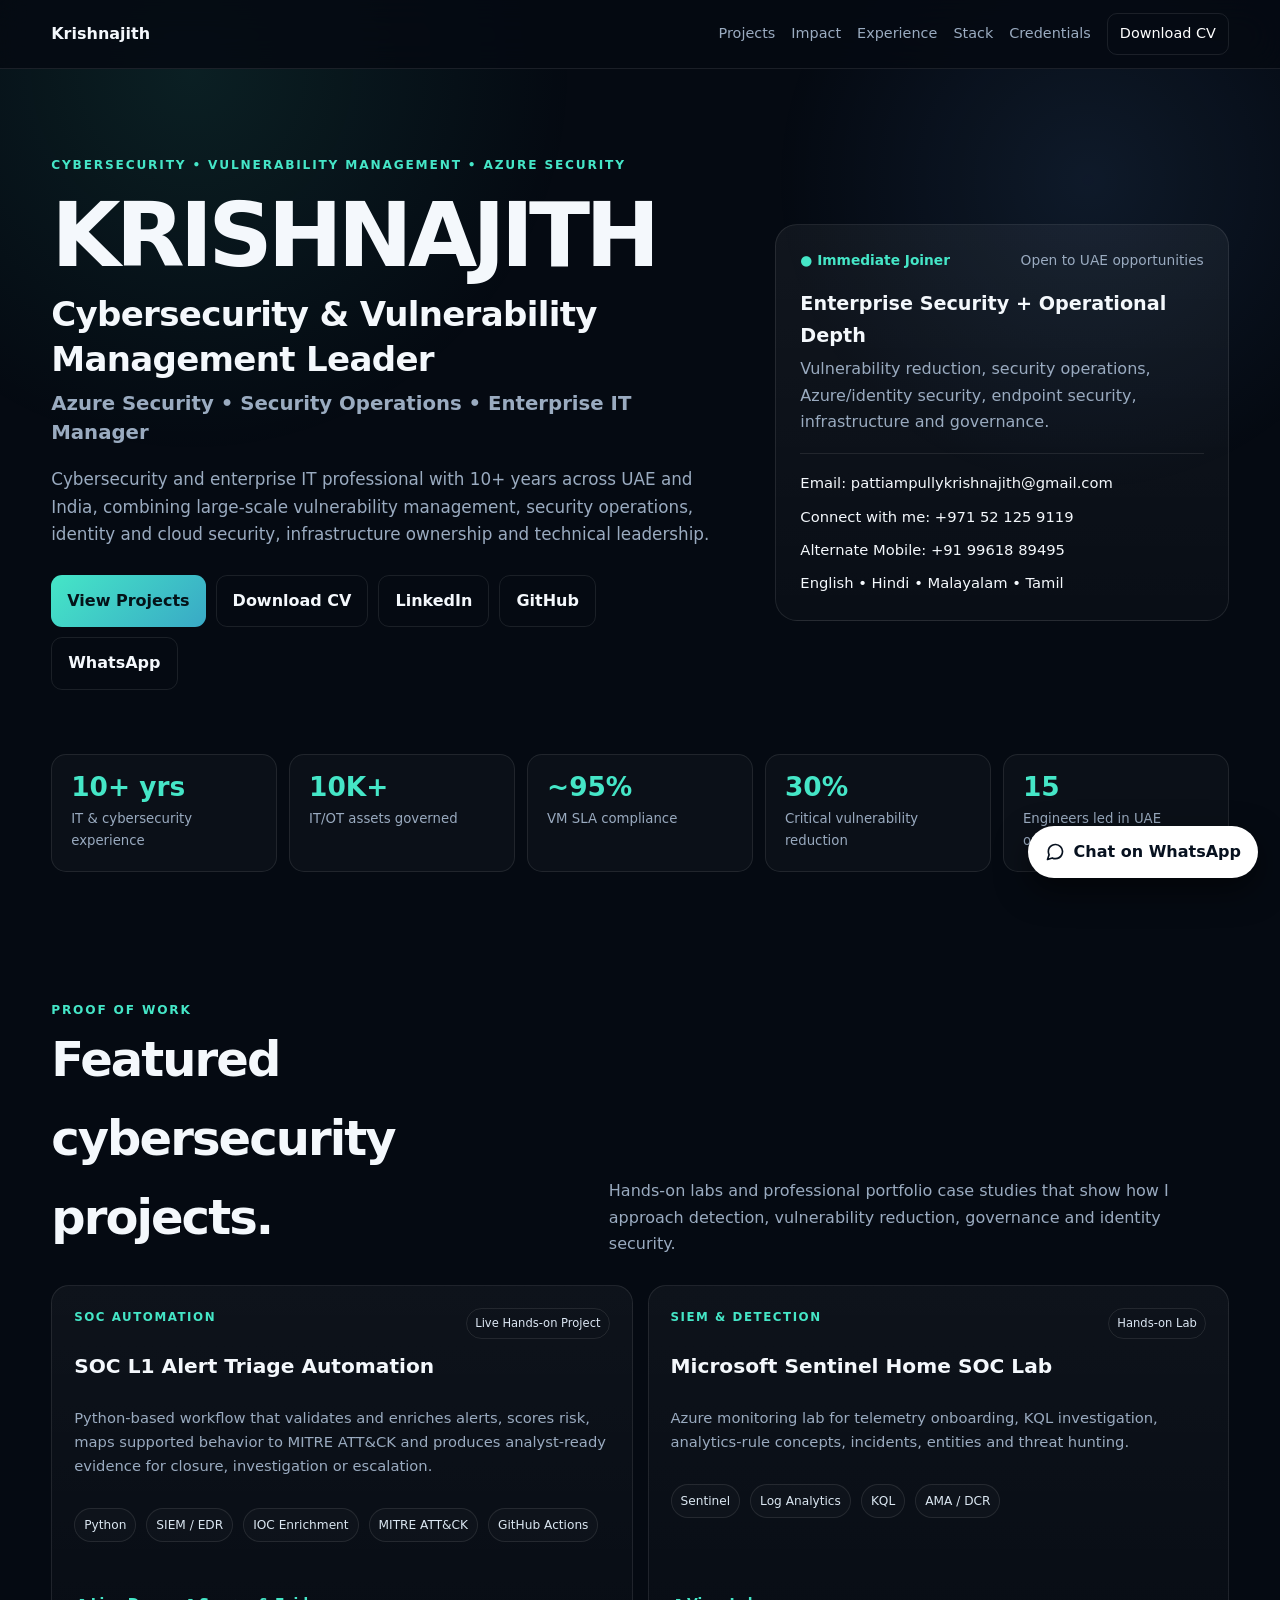
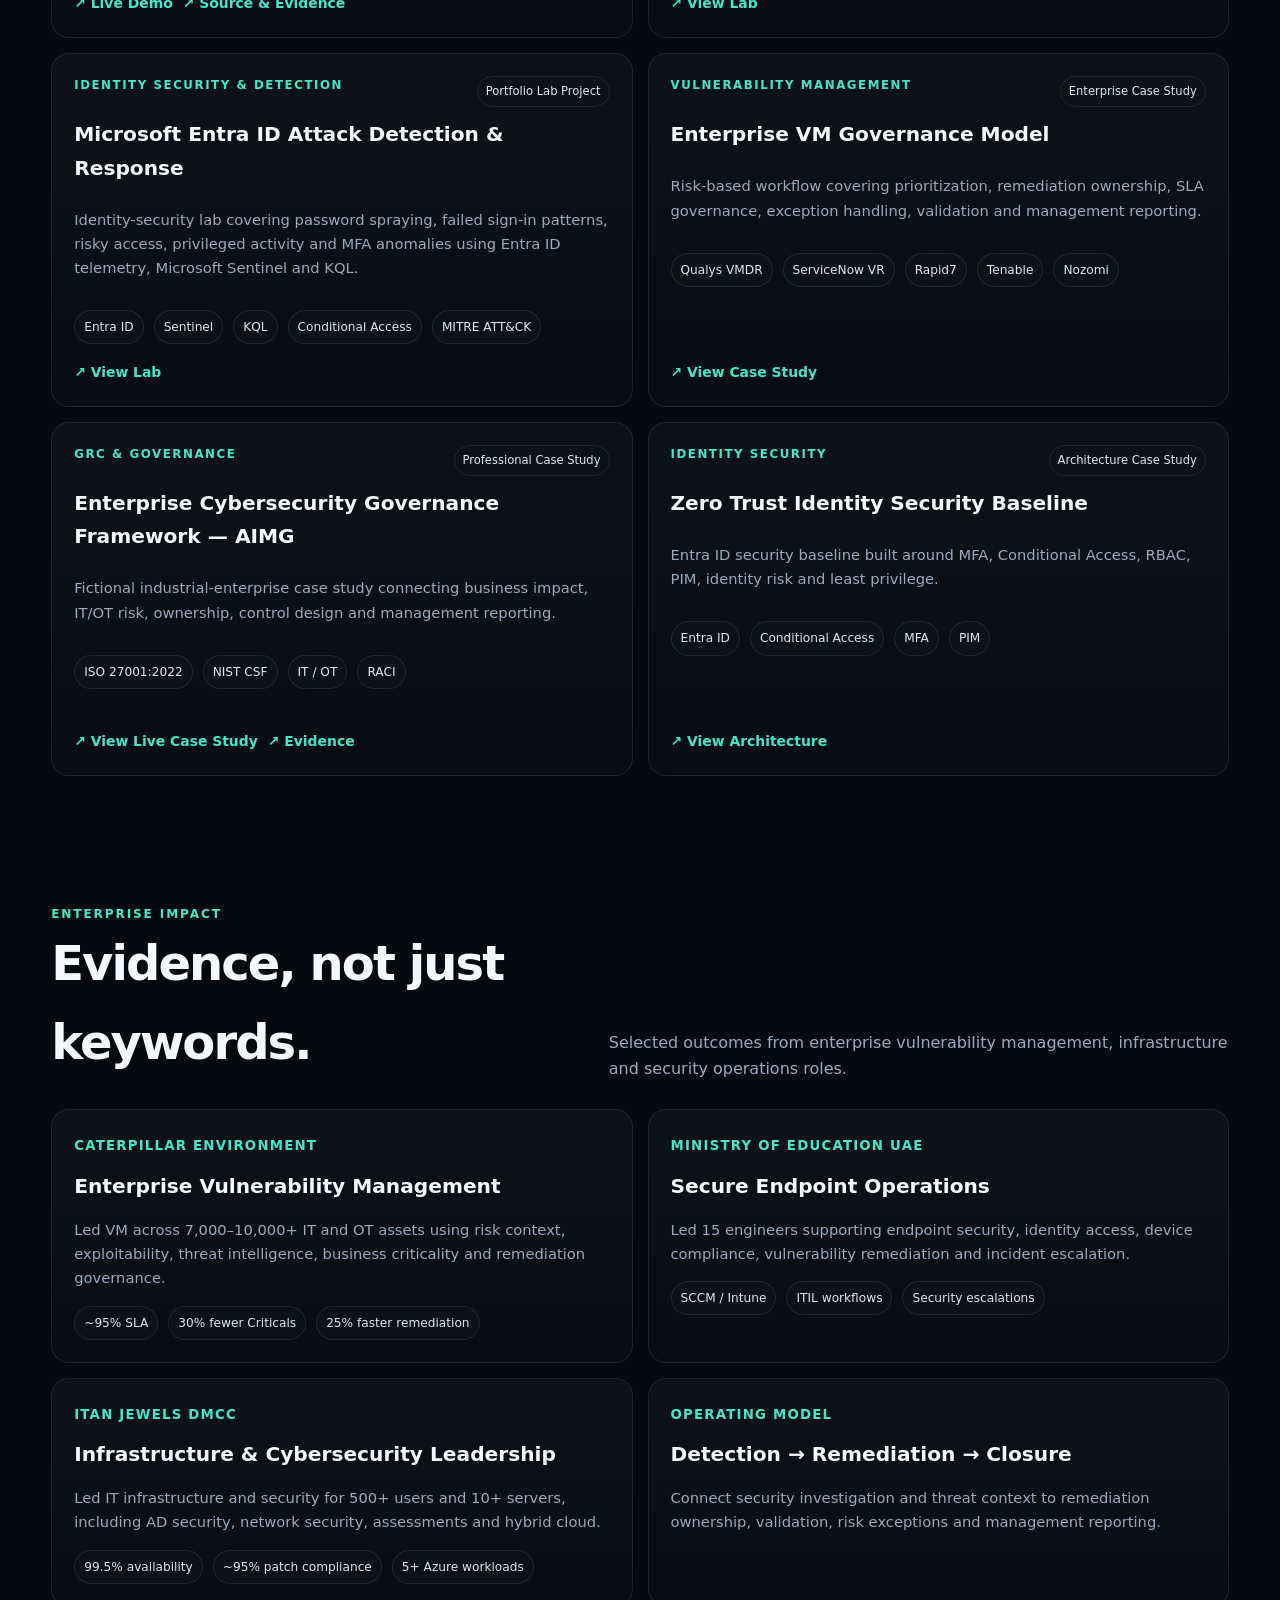
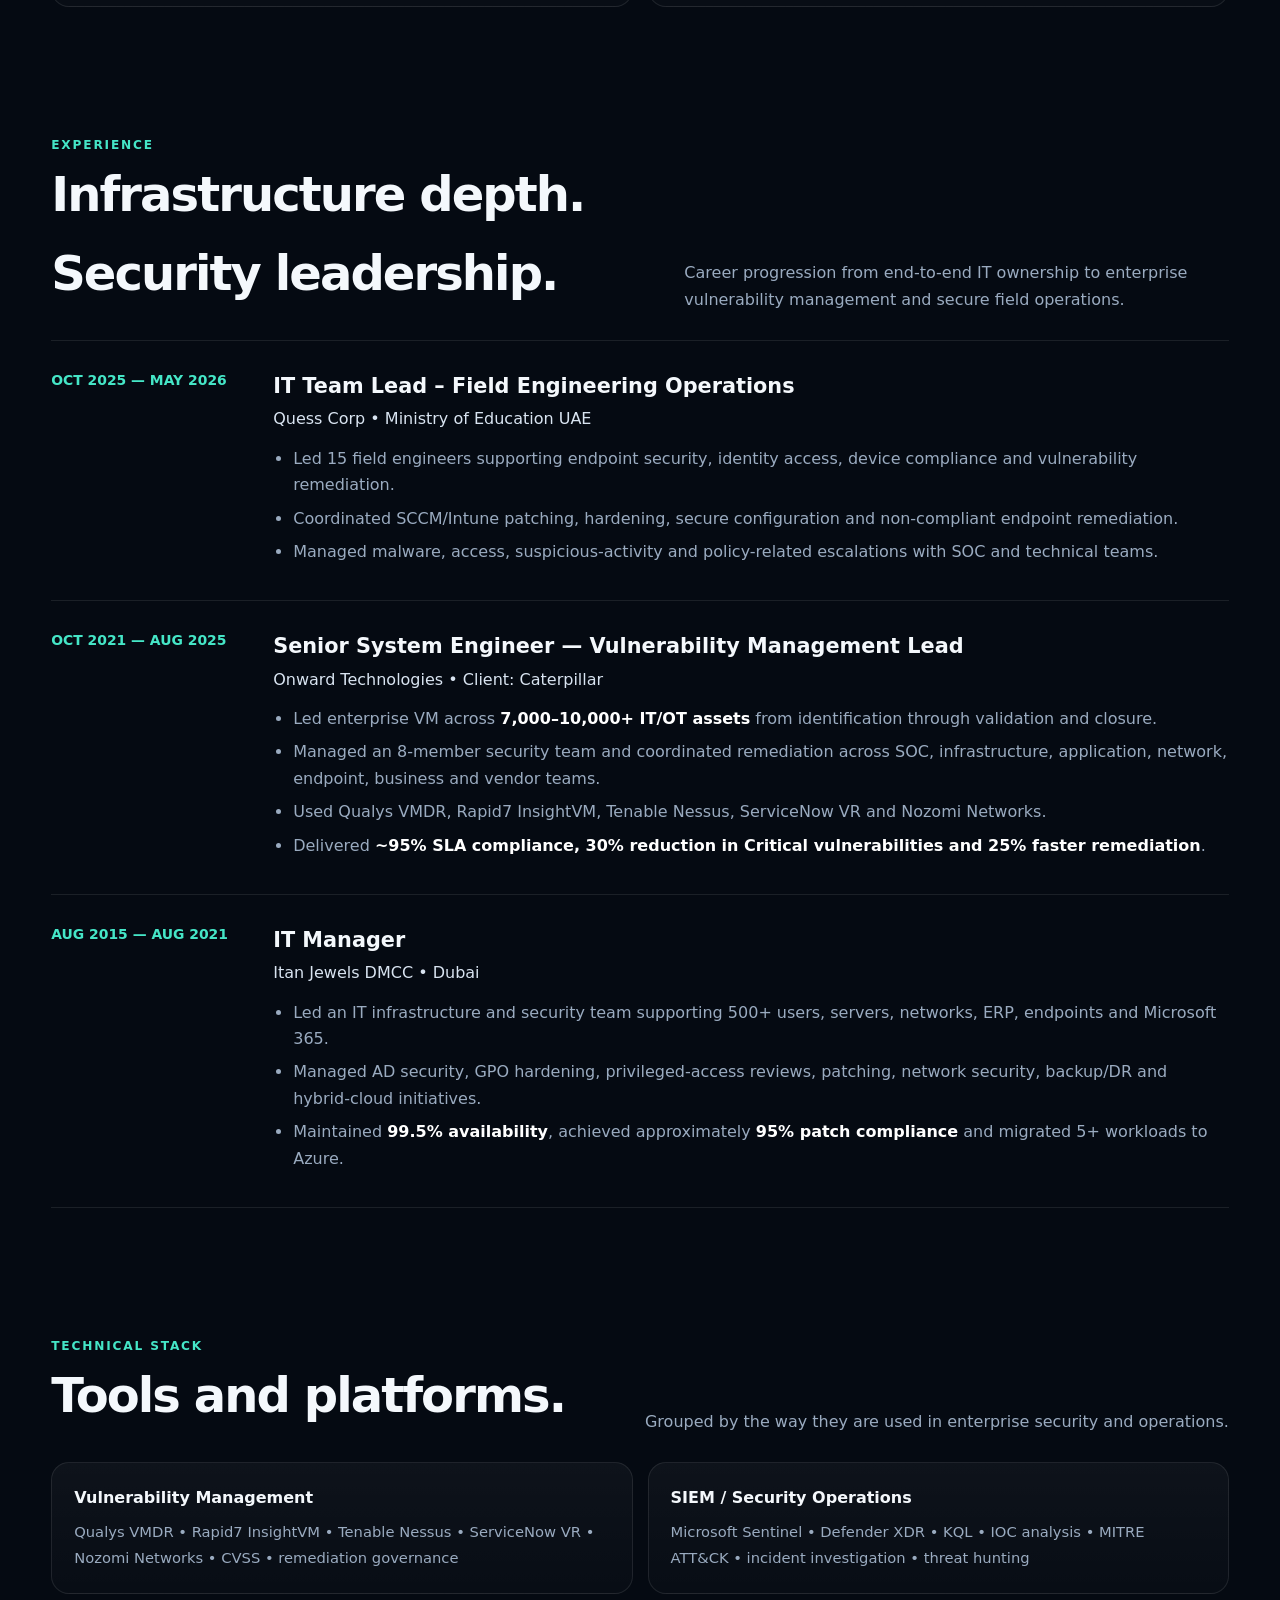
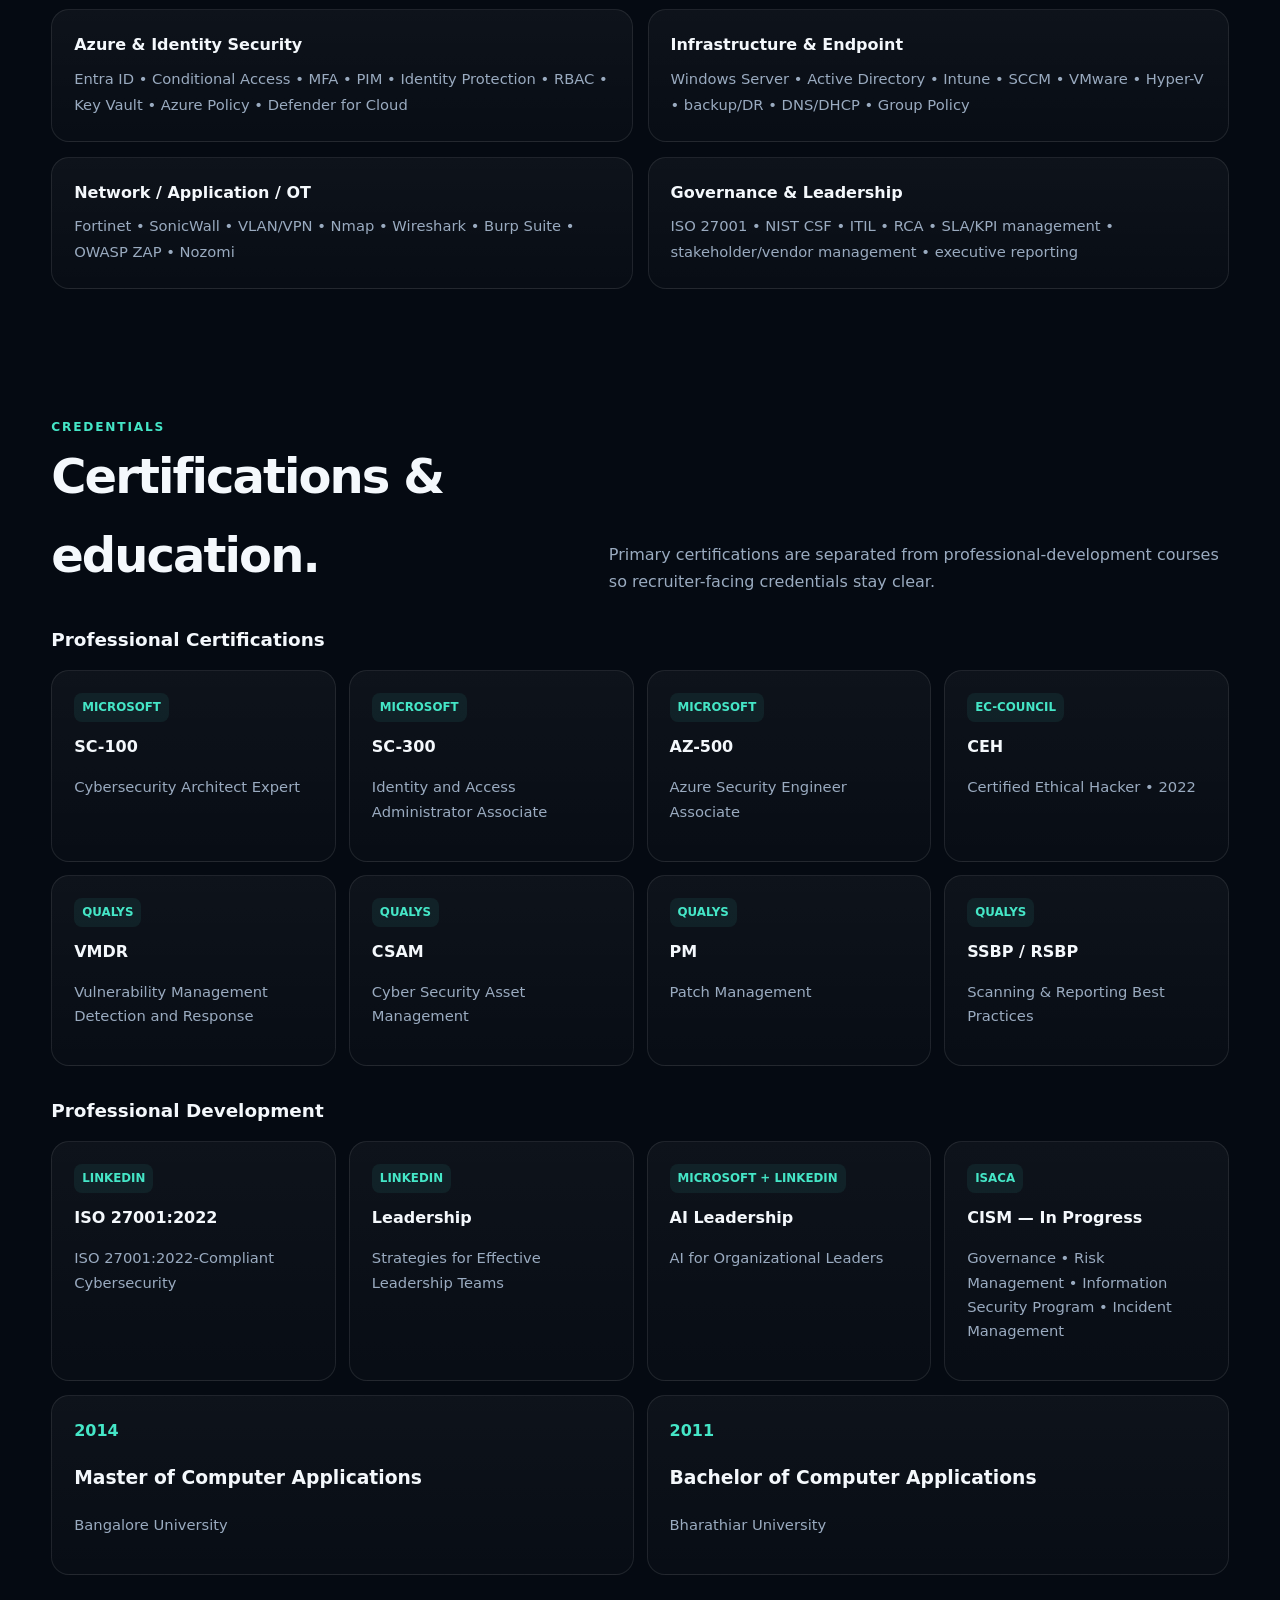
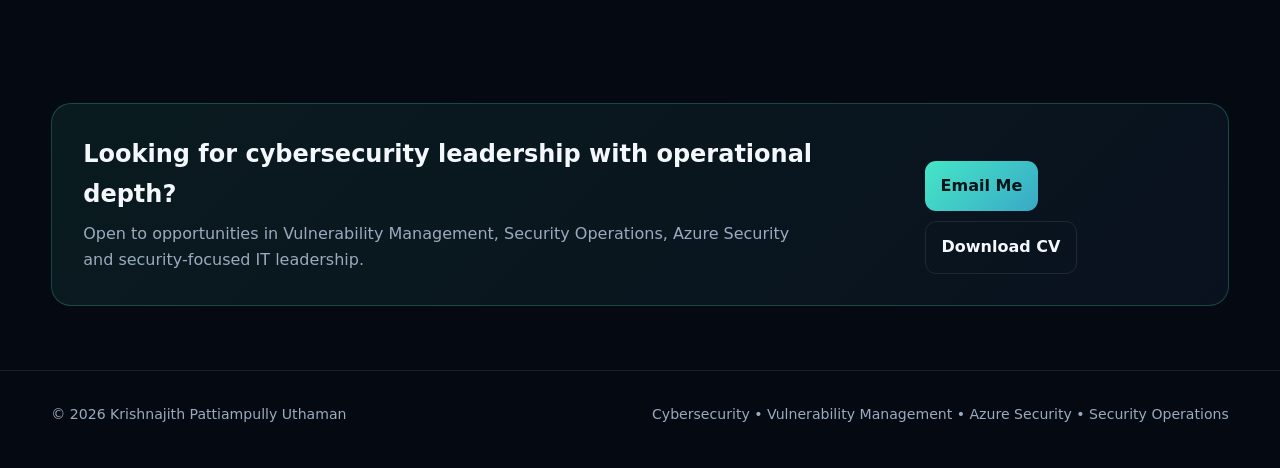
==== commit 5338016f: "Use Krishnajith only in portfolio header" ====
--- a/index.html
+++ b/index.html
@@ -1 +1 @@
-<!doctype html><html lang="en"><head><meta charset="utf-8"><meta name="viewport" content="width=device-width,initial-scale=1"><meta name="description" content="Krishnajith Pattiampully Uthaman — cybersecurity and vulnerability management leader with 10+ years across enterprise security operations, Azure security, IAM and IT infrastructure."><meta name="theme-color" content="#07111f"><meta property="og:title" content="Krishnajith | Cybersecurity & Vulnerability Management"><meta property="og:description" content="Enterprise cybersecurity, vulnerability management, Azure security, security operations and IT leadership portfolio."><meta property="og:type" content="website"><meta property="og:url" content="https://krishnajith-stack.github.io/krishnajith-cybersecurity-portfolio/"><link rel="canonical" href="https://krishnajith-stack.github.io/krishnajith-cybersecurity-portfolio/"><title>Krishnajith | Cybersecurity & Vulnerability Management</title><style>:root{--bg:#050a12;--panel:#0b1320;--text:#f4f8fc;--muted:#9aabc0;--line:#ffffff17;--cyan:#45e6c7;--blue:#67a6ff;--max:1180px}*{box-sizing:border-box}html{scroll-behavior:smooth}body{margin:0;background:var(--bg);color:var(--text);font-family:Inter,system-ui,-apple-system,"Segoe UI",sans-serif;line-height:1.65}body:before{content:"";position:fixed;inset:0;z-index:-1;background:radial-gradient(circle at 15% 8%,#45e6c719,transparent 28%),radial-gradient(circle at 85% 20%,#67a6ff1a,transparent 24%)}a{color:inherit;text-decoration:none}.wrap{width:min(var(--max),92%);margin:auto}nav{position:sticky;top:0;z-index:20;background:#050a12d9;backdrop-filter:blur(16px);border-bottom:1px solid var(--line)}.nav{min-height:68px;display:flex;align-items:center;justify-content:space-between;gap:20px}.logo{font-weight:900}.logo b{color:var(--cyan)}.links{display:flex;gap:16px;align-items:center;color:var(--muted);font-size:.9rem}.links a:hover{color:white}.mini{padding:8px 12px;border:1px solid var(--line);border-radius:10px;color:white}.hero{padding:86px 0 52px}.hero-grid{display:grid;grid-template-columns:1.2fr .8fr;gap:44px;align-items:center}.kicker{color:var(--cyan);font-size:.76rem;font-weight:900;letter-spacing:.15em;text-transform:uppercase}h1{font-size:clamp(3rem,7vw,6rem);line-height:.94;letter-spacing:-.055em;margin:18px 0}h1 span{display:block;font-size:.38em;letter-spacing:-.02em;line-height:1.3;margin-top:15px}h1 small{display:block;color:var(--muted);font-size:.22em;letter-spacing:0;line-height:1.5;margin-top:8px}.lead{color:var(--muted);font-size:1.05rem;max-width:800px}.actions,.pills,.project-actions{display:flex;gap:10px;flex-wrap:wrap}.actions{margin-top:26px}.btn{display:inline-flex;align-items:center;padding:12px 16px;border:1px solid var(--line);border-radius:11px;font-weight:800}.btn:hover{transform:translateY(-1px)}.primary{background:linear-gradient(135deg,var(--cyan),#39a9c6);color:#041319;border:0}.status{border:1px solid var(--line);border-radius:22px;padding:24px;background:linear-gradient(180deg,#ffffff0d,#ffffff05)}.status-top{display:flex;justify-content:space-between;gap:12px;font-size:.86rem;color:var(--muted)}.available{color:var(--cyan);font-weight:850}.role{font-size:1.2rem;font-weight:800;margin:16px 0 5px}.muted{color:var(--muted)}.contacts{display:grid;gap:9px;margin-top:18px;padding-top:17px;border-top:1px solid var(--line);font-size:.92rem}.contacts a:hover{color:var(--cyan)}.metrics{padding:12px 0 64px}.metric-grid{display:grid;grid-template-columns:repeat(5,1fr);gap:12px}.metric{padding:19px;border:1px solid var(--line);border-radius:15px;background:#ffffff07}.metric strong{display:block;color:var(--cyan);font-size:1.65rem;line-height:1}.metric span{display:block;color:var(--muted);font-size:.83rem;margin-top:8px}section{padding:64px 0}.section-head{display:flex;justify-content:space-between;gap:28px;align-items:end;margin-bottom:27px}.section-head h2{font-size:clamp(2rem,4vw,3rem);letter-spacing:-.04em;margin:0}.section-head p{color:var(--muted);max-width:620px;margin:0}.project-grid,.impact,.matrix{display:grid;grid-template-columns:1fr 1fr;gap:15px}.project-grid{grid-auto-rows:1fr}.project{display:flex;flex-direction:column;height:100%}.project .project-actions{margin-top:auto;padding-top:17px}.project,.impact-card,.matrix-row,.cert,.edu-card{border:1px solid var(--line);border-radius:18px;padding:22px;background:linear-gradient(180deg,#ffffff0a,#ffffff04)}.featured{grid-column:span 2;background:linear-gradient(135deg,#45e6c712,#67a6ff0c)}.project-top{display:flex;justify-content:space-between;gap:12px}.type{color:var(--cyan);font-size:.74rem;font-weight:900;letter-spacing:.13em;text-transform:uppercase}.project-status{font-size:.72rem;border:1px solid var(--line);border-radius:999px;padding:5px 8px;color:#dce7f4}.project h3,.impact-card h3{font-size:1.26rem;margin:11px 0 8px}.project p,.project li,.impact-card p,.matrix-row span,.cert p,.edu-card p{color:var(--muted);font-size:.92rem}.project ul{padding-left:18px}.pills{margin-top:15px}.pill{padding:6px 9px;border:1px solid var(--line);border-radius:999px;color:#dbe7f2;background:#ffffff05;font-size:.76rem}.project-actions{margin-top:17px}.project-actions a{color:var(--cyan);font-weight:800;font-size:.87rem}.project-actions a:hover{text-decoration:underline}.impact-card small{color:var(--cyan);font-weight:850;text-transform:uppercase;letter-spacing:.09em}.timeline{border-top:1px solid var(--line)}.job{display:grid;grid-template-columns:190px 1fr;gap:32px;padding:28px 0;border-bottom:1px solid var(--line)}.job-date{color:var(--cyan);font-weight:800;font-size:.87rem}.job h3{margin:0;font-size:1.3rem}.company{color:#d9e4f1;margin:3px 0 13px}.job ul{padding-left:20px;margin:0}.job li{color:var(--muted);margin:7px 0}.result{color:white;font-weight:750}.matrix-row strong{display:block;margin-bottom:7px}.subhead{margin:30px 0 14px;font-size:1.15rem}.cert-grid{display:grid;grid-template-columns:repeat(4,1fr);gap:13px}.cert .badge{display:inline-flex;padding:5px 8px;border-radius:8px;background:#45e6c714;color:var(--cyan);font-size:.74rem;font-weight:900}.cert h3{margin:12px 0 4px;font-size:1rem}.edu{display:grid;grid-template-columns:1fr 1fr;gap:13px;margin-top:14px}.edu-card strong{color:var(--cyan)}.cta{border:1px solid #45e6c73d;border-radius:20px;padding:31px;background:linear-gradient(135deg,#45e6c714,#67a6ff0d);display:flex;justify-content:space-between;gap:24px;align-items:center}.cta h2{margin:0 0 6px}.cta p{margin:0;color:var(--muted);max-width:720px}footer{border-top:1px solid var(--line);padding:32px 0 42px;color:var(--muted);font-size:.88rem}.footer{display:flex;justify-content:space-between;gap:18px;flex-wrap:wrap}@media(max-width:980px){.links{display:none}.hero-grid,.impact,.project-grid{grid-template-columns:1fr}.featured{grid-column:auto}.metric-grid{grid-template-columns:repeat(2,1fr)}.cert-grid{grid-template-columns:1fr 1fr}.section-head{align-items:flex-start;flex-direction:column;gap:10px}}@media(max-width:650px){.hero{padding:58px 0 40px}h1{font-size:clamp(2.5rem,14vw,4rem)}.metric-grid,.matrix,.cert-grid,.edu{grid-template-columns:1fr}.job{grid-template-columns:1fr;gap:7px}.actions .btn{width:100%;justify-content:center}.cta{flex-direction:column;align-items:flex-start}.status-top{flex-direction:column}}.whatsapp-float{position:fixed;right:22px;bottom:22px;z-index:50;display:inline-flex;align-items:center;gap:9px;padding:12px 16px;border-radius:999px;background:#fff;color:#07111f;font-weight:850;box-shadow:0 12px 32px #0008;border:1px solid #ffffff33;transition:transform .18s ease,box-shadow .18s ease}.whatsapp-float:hover{transform:translateY(-2px);box-shadow:0 16px 36px #0009}.whatsapp-float svg{width:20px;height:20px;flex:0 0 auto}@media(max-width:650px){.whatsapp-float{right:14px;bottom:14px;padding:11px 13px}.whatsapp-float .wa-label{display:none}.whatsapp-float svg{width:22px;height:22px}}</style></head><body id="top"><nav><div class="wrap nav"><a class="logo" href="#top">Krishnajith Pattiampully Uthaman</a><div class="links"><a href="#projects">Projects</a><a href="#impact">Impact</a><a href="#experience">Experience</a><a href="#stack">Stack</a><a href="#credentials">Credentials</a><a class="mini" href="Krishnajith_Cybersecurity_CV.pdf" download>Download CV</a></div></div></nav><header class="hero"><div class="wrap hero-grid"><div><div class="kicker">Cybersecurity • Vulnerability Management • Azure Security</div><h1>KRISHNAJITH<span>Cybersecurity &amp; Vulnerability Management Leader</span><small>Azure Security • Security Operations • Enterprise IT Manager</small></h1><p class="lead">Cybersecurity and enterprise IT professional with 10+ years across UAE and India, combining large-scale vulnerability management, security operations, identity and cloud security, infrastructure ownership and technical leadership.</p><div class="actions"><a class="btn primary" href="#projects">View Projects</a><a class="btn" href="Krishnajith_Cybersecurity_CV.pdf" download>Download CV</a><a class="btn" href="https://www.linkedin.com/in/krishnajith" target="_blank" rel="noopener">LinkedIn</a><a class="btn" href="https://github.com/krishnajith-stack" target="_blank" rel="noopener">GitHub</a><a class="btn" href="https://wa.me/971521259119?text=Hi%20Krishnajith%2C%20I%20came%20across%20your%20cybersecurity%20portfolio%20and%20would%20like%20to%20connect%20regarding%20an%20opportunity." target="_blank" rel="noopener">WhatsApp</a></div></div><aside class="status"><div class="status-top"><span class="available">● Immediate Joiner</span><span>Open to UAE opportunities</span></div><div class="role">Enterprise Security + Operational Depth</div><div class="muted">Vulnerability reduction, security operations, Azure/identity security, endpoint security, infrastructure and governance.</div><div class="contacts"><a href="mailto:pattiampullykrishnajith@gmail.com">Email: pattiampullykrishnajith@gmail.com</a><a href="tel:+971521259119">Connect with me: +971 52 125 9119</a><a href="tel:+919961889495">Alternate Mobile: +91 99618 89495</a><span>English • Hindi • Malayalam • Tamil</span></div></aside></div></header><section class="metrics"><div class="wrap metric-grid"><div class="metric"><strong>10+ yrs</strong><span>IT & cybersecurity experience</span></div><div class="metric"><strong>10K+</strong><span>IT/OT assets governed</span></div><div class="metric"><strong>~95%</strong><span>VM SLA compliance</span></div><div class="metric"><strong>30%</strong><span>Critical vulnerability reduction</span></div><div class="metric"><strong>15</strong><span>Engineers led in UAE operations</span></div></div></section><main><section id="projects"><div class="wrap"><div class="section-head"><div><div class="kicker">Proof of work</div><h2>Featured cybersecurity projects.</h2></div><p>Hands-on labs and professional portfolio case studies that show how I approach detection, vulnerability reduction, governance and identity security.</p></div><div class="project-grid"><article class="project"><div class="project-top"><div class="type">SOC Automation</div><div class="project-status">Live Hands-on Project</div></div><h3>SOC L1 Alert Triage Automation</h3><p>Python-based workflow that validates and enriches alerts, scores risk, maps supported behavior to MITRE ATT&amp;CK and produces analyst-ready evidence for closure, investigation or escalation.</p><div class="pills"><span class="pill">Python</span><span class="pill">SIEM / EDR</span><span class="pill">IOC Enrichment</span><span class="pill">MITRE ATT&amp;CK</span><span class="pill">GitHub Actions</span></div><div class="project-actions"><a href="soc-l1-alert-triage-automation/" target="_blank">↗ Live Demo</a><a href="https://github.com/krishnajith-stack/krishnajith-cybersecurity-portfolio/tree/main/soc-l1-alert-triage-automation" target="_blank">↗ Source &amp; Evidence</a></div></article><article class="project"><div class="project-top"><div class="type">SIEM &amp; Detection</div><div class="project-status">Hands-on Lab</div></div><h3>Microsoft Sentinel Home SOC Lab</h3><p>Azure monitoring lab for telemetry onboarding, KQL investigation, analytics-rule concepts, incidents, entities and threat hunting.</p><div class="pills"><span class="pill">Sentinel</span><span class="pill">Log Analytics</span><span class="pill">KQL</span><span class="pill">AMA / DCR</span></div><div class="project-actions"><a href="projects/sentinel-soc-lab.html">↗ View Lab</a></div></article><article class="project"><div class="project-top"><div class="type">Identity Security &amp; Detection</div><div class="project-status">Portfolio Lab Project</div></div><h3>Microsoft Entra ID Attack Detection &amp; Response</h3><p>Identity-security lab covering password spraying, failed sign-in patterns, risky access, privileged activity and MFA anomalies using Entra ID telemetry, Microsoft Sentinel and KQL.</p><div class="pills"><span class="pill">Entra ID</span><span class="pill">Sentinel</span><span class="pill">KQL</span><span class="pill">Conditional Access</span><span class="pill">MITRE ATT&amp;CK</span></div><div class="project-actions"><a href="projects/entra-identity-detection-response.html">↗ View Lab</a></div></article><article class="project"><div class="project-top"><div class="type">Vulnerability Management</div><div class="project-status">Enterprise Case Study</div></div><h3>Enterprise VM Governance Model</h3><p>Risk-based workflow covering prioritization, remediation ownership, SLA governance, exception handling, validation and management reporting.</p><div class="pills"><span class="pill">Qualys VMDR</span><span class="pill">ServiceNow VR</span><span class="pill">Rapid7</span><span class="pill">Tenable</span><span class="pill">Nozomi</span></div><div class="project-actions"><a href="projects/vm-governance.html">↗ View Case Study</a></div></article><article class="project"><div class="project-top"><div class="type">GRC &amp; Governance</div><div class="project-status">Professional Case Study</div></div><h3>Enterprise Cybersecurity Governance Framework — AIMG</h3><p>Fictional industrial-enterprise case study connecting business impact, IT/OT risk, ownership, control design and management reporting.</p><div class="pills"><span class="pill">ISO 27001:2022</span><span class="pill">NIST CSF</span><span class="pill">IT / OT</span><span class="pill">RACI</span></div><div class="project-actions"><a href="enterprise-cybersecurity-governance-framework/" target="_blank" rel="noopener">↗ View Live Case Study</a><a href="https://github.com/krishnajith-stack/krishnajith-cybersecurity-portfolio/tree/main/enterprise-cybersecurity-governance-framework" target="_blank" rel="noopener">↗ Evidence</a></div></article><article class="project"><div class="project-top"><div class="type">Identity Security</div><div class="project-status">Architecture Case Study</div></div><h3>Zero Trust Identity Security Baseline</h3><p>Entra ID security baseline built around MFA, Conditional Access, RBAC, PIM, identity risk and least privilege.</p><div class="pills"><span class="pill">Entra ID</span><span class="pill">Conditional Access</span><span class="pill">MFA</span><span class="pill">PIM</span></div><div class="project-actions"><a href="projects/zero-trust-identity.html">↗ View Architecture</a></div></article></div></div></section><section id="impact"><div class="wrap"><div class="section-head"><div><div class="kicker">Enterprise impact</div><h2>Evidence, not just keywords.</h2></div><p>Selected outcomes from enterprise vulnerability management, infrastructure and security operations roles.</p></div><div class="impact"><article class="impact-card"><small>Caterpillar environment</small><h3>Enterprise Vulnerability Management</h3><p>Led VM across 7,000–10,000+ IT and OT assets using risk context, exploitability, threat intelligence, business criticality and remediation governance.</p><div class="pills"><span class="pill">~95% SLA</span><span class="pill">30% fewer Criticals</span><span class="pill">25% faster remediation</span></div></article><article class="impact-card"><small>Ministry of Education UAE</small><h3>Secure Endpoint Operations</h3><p>Led 15 engineers supporting endpoint security, identity access, device compliance, vulnerability remediation and incident escalation.</p><div class="pills"><span class="pill">SCCM / Intune</span><span class="pill">ITIL workflows</span><span class="pill">Security escalations</span></div></article><article class="impact-card"><small>Itan Jewels DMCC</small><h3>Infrastructure &amp; Cybersecurity Leadership</h3><p>Led IT infrastructure and security for 500+ users and 10+ servers, including AD security, network security, assessments and hybrid cloud.</p><div class="pills"><span class="pill">99.5% availability</span><span class="pill">~95% patch compliance</span><span class="pill">5+ Azure workloads</span></div></article><article class="impact-card"><small>Operating model</small><h3>Detection → Remediation → Closure</h3><p>Connect security investigation and threat context to remediation ownership, validation, risk exceptions and management reporting.</p></article></div></div></section><section id="experience"><div class="wrap"><div class="section-head"><div><div class="kicker">Experience</div><h2>Infrastructure depth. Security leadership.</h2></div><p>Career progression from end-to-end IT ownership to enterprise vulnerability management and secure field operations.</p></div><div class="timeline"><div class="job"><div class="job-date">OCT 2025 — MAY 2026</div><div><h3>IT Team Lead – Field Engineering Operations</h3><div class="company">Quess Corp • Ministry of Education UAE</div><ul><li>Led 15 field engineers supporting endpoint security, identity access, device compliance and vulnerability remediation.</li><li>Coordinated SCCM/Intune patching, hardening, secure configuration and non-compliant endpoint remediation.</li><li>Managed malware, access, suspicious-activity and policy-related escalations with SOC and technical teams.</li></ul></div></div><div class="job"><div class="job-date">OCT 2021 — AUG 2025</div><div><h3>Senior System Engineer — Vulnerability Management Lead</h3><div class="company">Onward Technologies • Client: Caterpillar</div><ul><li>Led enterprise VM across <span class="result">7,000–10,000+ IT/OT assets</span> from identification through validation and closure.</li><li>Managed an 8-member security team and coordinated remediation across SOC, infrastructure, application, network, endpoint, business and vendor teams.</li><li>Used Qualys VMDR, Rapid7 InsightVM, Tenable Nessus, ServiceNow VR and Nozomi Networks.</li><li>Delivered <span class="result">~95% SLA compliance, 30% reduction in Critical vulnerabilities and 25% faster remediation</span>.</li></ul></div></div><div class="job"><div class="job-date">AUG 2015 — AUG 2021</div><div><h3>IT Manager</h3><div class="company">Itan Jewels DMCC • Dubai</div><ul><li>Led an IT infrastructure and security team supporting 500+ users, servers, networks, ERP, endpoints and Microsoft 365.</li><li>Managed AD security, GPO hardening, privileged-access reviews, patching, network security, backup/DR and hybrid-cloud initiatives.</li><li>Maintained <span class="result">99.5% availability</span>, achieved approximately <span class="result">95% patch compliance</span> and migrated 5+ workloads to Azure.</li></ul></div></div></div></div></section><section id="stack"><div class="wrap"><div class="section-head"><div><div class="kicker">Technical stack</div><h2>Tools and platforms.</h2></div><p>Grouped by the way they are used in enterprise security and operations.</p></div><div class="matrix"><div class="matrix-row"><strong>Vulnerability Management</strong><span>Qualys VMDR • Rapid7 InsightVM • Tenable Nessus • ServiceNow VR • Nozomi Networks • CVSS • remediation governance</span></div><div class="matrix-row"><strong>SIEM / Security Operations</strong><span>Microsoft Sentinel • Defender XDR • KQL • IOC analysis • MITRE ATT&amp;CK • incident investigation • threat hunting</span></div><div class="matrix-row"><strong>Azure &amp; Identity Security</strong><span>Entra ID • Conditional Access • MFA • PIM • Identity Protection • RBAC • Key Vault • Azure Policy • Defender for Cloud</span></div><div class="matrix-row"><strong>Infrastructure &amp; Endpoint</strong><span>Windows Server • Active Directory • Intune • SCCM • VMware • Hyper-V • backup/DR • DNS/DHCP • Group Policy</span></div><div class="matrix-row"><strong>Network / Application / OT</strong><span>Fortinet • SonicWall • VLAN/VPN • Nmap • Wireshark • Burp Suite • OWASP ZAP • Nozomi</span></div><div class="matrix-row"><strong>Governance &amp; Leadership</strong><span>ISO 27001 • NIST CSF • ITIL • RCA • SLA/KPI management • stakeholder/vendor management • executive reporting</span></div></div></div></section><section id="credentials"><div class="wrap"><div class="section-head"><div><div class="kicker">Credentials</div><h2>Certifications &amp; education.</h2></div><p>Primary certifications are separated from professional-development courses so recruiter-facing credentials stay clear.</p></div><h3 class="subhead">Professional Certifications</h3><div class="cert-grid"><div class="cert"><div class="badge">MICROSOFT</div><h3>SC-100</h3><p>Cybersecurity Architect Expert</p></div><div class="cert"><div class="badge">MICROSOFT</div><h3>SC-300</h3><p>Identity and Access Administrator Associate</p></div><div class="cert"><div class="badge">MICROSOFT</div><h3>AZ-500</h3><p>Azure Security Engineer Associate</p></div><div class="cert"><div class="badge">EC-COUNCIL</div><h3>CEH</h3><p>Certified Ethical Hacker • 2022</p></div><div class="cert"><div class="badge">QUALYS</div><h3>VMDR</h3><p>Vulnerability Management Detection and Response</p></div><div class="cert"><div class="badge">QUALYS</div><h3>CSAM</h3><p>Cyber Security Asset Management</p></div><div class="cert"><div class="badge">QUALYS</div><h3>PM</h3><p>Patch Management</p></div><div class="cert"><div class="badge">QUALYS</div><h3>SSBP / RSBP</h3><p>Scanning &amp; Reporting Best Practices</p></div></div><h3 class="subhead">Professional Development</h3><div class="cert-grid"><div class="cert"><div class="badge">LINKEDIN</div><h3>ISO 27001:2022</h3><p>ISO 27001:2022-Compliant Cybersecurity</p></div><div class="cert"><div class="badge">LINKEDIN</div><h3>Leadership</h3><p>Strategies for Effective Leadership Teams</p></div><div class="cert"><div class="badge">MICROSOFT + LINKEDIN</div><h3>AI Leadership</h3><p>AI for Organizational Leaders</p></div><div class="cert"><div class="badge">ISACA</div><h3>CISM — In Progress</h3><p>Governance • Risk Management • Information Security Program • Incident Management</p></div></div><div class="edu"><div class="edu-card"><strong>2014</strong><h3>Master of Computer Applications</h3><p>Bangalore University</p></div><div class="edu-card"><strong>2011</strong><h3>Bachelor of Computer Applications</h3><p>Bharathiar University</p></div></div></div></section><section><div class="wrap cta"><div><h2>Looking for cybersecurity leadership with operational depth?</h2><p>Open to opportunities in Vulnerability Management, Security Operations, Azure Security and security-focused IT leadership.</p></div><div class="actions"><a class="btn primary" href="mailto:pattiampullykrishnajith@gmail.com">Email Me</a><a class="btn" href="Krishnajith_Cybersecurity_CV.pdf" download>Download CV</a></div></div></section></main><footer><div class="wrap footer"><span>© 2026 Krishnajith Pattiampully Uthaman</span><span>Cybersecurity • Vulnerability Management • Azure Security • Security Operations</span></div></footer><a class="whatsapp-float" href="https://wa.me/971521259119?text=Hi%20Krishnajith%2C%20I%20came%20across%20your%20cybersecurity%20portfolio%20and%20would%20like%20to%20connect%20regarding%20an%20opportunity." target="_blank" rel="noopener" aria-label="Chat with Krishnajith on WhatsApp"><svg viewBox="0 0 24 24" aria-hidden="true" fill="none" stroke="currentColor" stroke-width="2" stroke-linecap="round" stroke-linejoin="round"><path d="M21 11.5a8.38 8.38 0 0 1-.9 3.8A8.5 8.5 0 0 1 12.5 20a8.38 8.38 0 0 1-3.8-.9L3 21l1.9-5.7a8.38 8.38 0 0 1-.9-3.8A8.5 8.5 0 0 1 8.7 3.9a8.38 8.38 0 0 1 3.8-.9h.5A8.48 8.48 0 0 1 21 11v.5z"/></svg><span class="wa-label">Chat on WhatsApp</span></a></body></html>+<!doctype html><html lang="en"><head><meta charset="utf-8"><meta name="viewport" content="width=device-width,initial-scale=1"><meta name="description" content="Krishnajith Pattiampully Uthaman — cybersecurity and vulnerability management leader with 10+ years across enterprise security operations, Azure security, IAM and IT infrastructure."><meta name="theme-color" content="#07111f"><meta property="og:title" content="Krishnajith | Cybersecurity & Vulnerability Management"><meta property="og:description" content="Enterprise cybersecurity, vulnerability management, Azure security, security operations and IT leadership portfolio."><meta property="og:type" content="website"><meta property="og:url" content="https://krishnajith-stack.github.io/krishnajith-cybersecurity-portfolio/"><link rel="canonical" href="https://krishnajith-stack.github.io/krishnajith-cybersecurity-portfolio/"><title>Krishnajith | Cybersecurity & Vulnerability Management</title><style>:root{--bg:#050a12;--panel:#0b1320;--text:#f4f8fc;--muted:#9aabc0;--line:#ffffff17;--cyan:#45e6c7;--blue:#67a6ff;--max:1180px}*{box-sizing:border-box}html{scroll-behavior:smooth}body{margin:0;background:var(--bg);color:var(--text);font-family:Inter,system-ui,-apple-system,"Segoe UI",sans-serif;line-height:1.65}body:before{content:"";position:fixed;inset:0;z-index:-1;background:radial-gradient(circle at 15% 8%,#45e6c719,transparent 28%),radial-gradient(circle at 85% 20%,#67a6ff1a,transparent 24%)}a{color:inherit;text-decoration:none}.wrap{width:min(var(--max),92%);margin:auto}nav{position:sticky;top:0;z-index:20;background:#050a12d9;backdrop-filter:blur(16px);border-bottom:1px solid var(--line)}.nav{min-height:68px;display:flex;align-items:center;justify-content:space-between;gap:20px}.logo{font-weight:900}.logo b{color:var(--cyan)}.links{display:flex;gap:16px;align-items:center;color:var(--muted);font-size:.9rem}.links a:hover{color:white}.mini{padding:8px 12px;border:1px solid var(--line);border-radius:10px;color:white}.hero{padding:86px 0 52px}.hero-grid{display:grid;grid-template-columns:1.2fr .8fr;gap:44px;align-items:center}.kicker{color:var(--cyan);font-size:.76rem;font-weight:900;letter-spacing:.15em;text-transform:uppercase}h1{font-size:clamp(3rem,7vw,6rem);line-height:.94;letter-spacing:-.055em;margin:18px 0}h1 span{display:block;font-size:.38em;letter-spacing:-.02em;line-height:1.3;margin-top:15px}h1 small{display:block;color:var(--muted);font-size:.22em;letter-spacing:0;line-height:1.5;margin-top:8px}.lead{color:var(--muted);font-size:1.05rem;max-width:800px}.actions,.pills,.project-actions{display:flex;gap:10px;flex-wrap:wrap}.actions{margin-top:26px}.btn{display:inline-flex;align-items:center;padding:12px 16px;border:1px solid var(--line);border-radius:11px;font-weight:800}.btn:hover{transform:translateY(-1px)}.primary{background:linear-gradient(135deg,var(--cyan),#39a9c6);color:#041319;border:0}.status{border:1px solid var(--line);border-radius:22px;padding:24px;background:linear-gradient(180deg,#ffffff0d,#ffffff05)}.status-top{display:flex;justify-content:space-between;gap:12px;font-size:.86rem;color:var(--muted)}.available{color:var(--cyan);font-weight:850}.role{font-size:1.2rem;font-weight:800;margin:16px 0 5px}.muted{color:var(--muted)}.contacts{display:grid;gap:9px;margin-top:18px;padding-top:17px;border-top:1px solid var(--line);font-size:.92rem}.contacts a:hover{color:var(--cyan)}.metrics{padding:12px 0 64px}.metric-grid{display:grid;grid-template-columns:repeat(5,1fr);gap:12px}.metric{padding:19px;border:1px solid var(--line);border-radius:15px;background:#ffffff07}.metric strong{display:block;color:var(--cyan);font-size:1.65rem;line-height:1}.metric span{display:block;color:var(--muted);font-size:.83rem;margin-top:8px}section{padding:64px 0}.section-head{display:flex;justify-content:space-between;gap:28px;align-items:end;margin-bottom:27px}.section-head h2{font-size:clamp(2rem,4vw,3rem);letter-spacing:-.04em;margin:0}.section-head p{color:var(--muted);max-width:620px;margin:0}.project-grid,.impact,.matrix{display:grid;grid-template-columns:1fr 1fr;gap:15px}.project-grid{grid-auto-rows:1fr}.project{display:flex;flex-direction:column;height:100%}.project .project-actions{margin-top:auto;padding-top:17px}.project,.impact-card,.matrix-row,.cert,.edu-card{border:1px solid var(--line);border-radius:18px;padding:22px;background:linear-gradient(180deg,#ffffff0a,#ffffff04)}.featured{grid-column:span 2;background:linear-gradient(135deg,#45e6c712,#67a6ff0c)}.project-top{display:flex;justify-content:space-between;gap:12px}.type{color:var(--cyan);font-size:.74rem;font-weight:900;letter-spacing:.13em;text-transform:uppercase}.project-status{font-size:.72rem;border:1px solid var(--line);border-radius:999px;padding:5px 8px;color:#dce7f4}.project h3,.impact-card h3{font-size:1.26rem;margin:11px 0 8px}.project p,.project li,.impact-card p,.matrix-row span,.cert p,.edu-card p{color:var(--muted);font-size:.92rem}.project ul{padding-left:18px}.pills{margin-top:15px}.pill{padding:6px 9px;border:1px solid var(--line);border-radius:999px;color:#dbe7f2;background:#ffffff05;font-size:.76rem}.project-actions{margin-top:17px}.project-actions a{color:var(--cyan);font-weight:800;font-size:.87rem}.project-actions a:hover{text-decoration:underline}.impact-card small{color:var(--cyan);font-weight:850;text-transform:uppercase;letter-spacing:.09em}.timeline{border-top:1px solid var(--line)}.job{display:grid;grid-template-columns:190px 1fr;gap:32px;padding:28px 0;border-bottom:1px solid var(--line)}.job-date{color:var(--cyan);font-weight:800;font-size:.87rem}.job h3{margin:0;font-size:1.3rem}.company{color:#d9e4f1;margin:3px 0 13px}.job ul{padding-left:20px;margin:0}.job li{color:var(--muted);margin:7px 0}.result{color:white;font-weight:750}.matrix-row strong{display:block;margin-bottom:7px}.subhead{margin:30px 0 14px;font-size:1.15rem}.cert-grid{display:grid;grid-template-columns:repeat(4,1fr);gap:13px}.cert .badge{display:inline-flex;padding:5px 8px;border-radius:8px;background:#45e6c714;color:var(--cyan);font-size:.74rem;font-weight:900}.cert h3{margin:12px 0 4px;font-size:1rem}.edu{display:grid;grid-template-columns:1fr 1fr;gap:13px;margin-top:14px}.edu-card strong{color:var(--cyan)}.cta{border:1px solid #45e6c73d;border-radius:20px;padding:31px;background:linear-gradient(135deg,#45e6c714,#67a6ff0d);display:flex;justify-content:space-between;gap:24px;align-items:center}.cta h2{margin:0 0 6px}.cta p{margin:0;color:var(--muted);max-width:720px}footer{border-top:1px solid var(--line);padding:32px 0 42px;color:var(--muted);font-size:.88rem}.footer{display:flex;justify-content:space-between;gap:18px;flex-wrap:wrap}@media(max-width:980px){.links{display:none}.hero-grid,.impact,.project-grid{grid-template-columns:1fr}.featured{grid-column:auto}.metric-grid{grid-template-columns:repeat(2,1fr)}.cert-grid{grid-template-columns:1fr 1fr}.section-head{align-items:flex-start;flex-direction:column;gap:10px}}@media(max-width:650px){.hero{padding:58px 0 40px}h1{font-size:clamp(2.5rem,14vw,4rem)}.metric-grid,.matrix,.cert-grid,.edu{grid-template-columns:1fr}.job{grid-template-columns:1fr;gap:7px}.actions .btn{width:100%;justify-content:center}.cta{flex-direction:column;align-items:flex-start}.status-top{flex-direction:column}}.whatsapp-float{position:fixed;right:22px;bottom:22px;z-index:50;display:inline-flex;align-items:center;gap:9px;padding:12px 16px;border-radius:999px;background:#fff;color:#07111f;font-weight:850;box-shadow:0 12px 32px #0008;border:1px solid #ffffff33;transition:transform .18s ease,box-shadow .18s ease}.whatsapp-float:hover{transform:translateY(-2px);box-shadow:0 16px 36px #0009}.whatsapp-float svg{width:20px;height:20px;flex:0 0 auto}@media(max-width:650px){.whatsapp-float{right:14px;bottom:14px;padding:11px 13px}.whatsapp-float .wa-label{display:none}.whatsapp-float svg{width:22px;height:22px}}</style></head><body id="top"><nav><div class="wrap nav"><a class="logo" href="#top">Krishnajith</a><div class="links"><a href="#projects">Projects</a><a href="#impact">Impact</a><a href="#experience">Experience</a><a href="#stack">Stack</a><a href="#credentials">Credentials</a><a class="mini" href="Krishnajith_Cybersecurity_CV.pdf" download>Download CV</a></div></div></nav><header class="hero"><div class="wrap hero-grid"><div><div class="kicker">Cybersecurity • Vulnerability Management • Azure Security</div><h1>KRISHNAJITH<span>Cybersecurity &amp; Vulnerability Management Leader</span><small>Azure Security • Security Operations • Enterprise IT Manager</small></h1><p class="lead">Cybersecurity and enterprise IT professional with 10+ years across UAE and India, combining large-scale vulnerability management, security operations, identity and cloud security, infrastructure ownership and technical leadership.</p><div class="actions"><a class="btn primary" href="#projects">View Projects</a><a class="btn" href="Krishnajith_Cybersecurity_CV.pdf" download>Download CV</a><a class="btn" href="https://www.linkedin.com/in/krishnajith" target="_blank" rel="noopener">LinkedIn</a><a class="btn" href="https://github.com/krishnajith-stack" target="_blank" rel="noopener">GitHub</a><a class="btn" href="https://wa.me/971521259119?text=Hi%20Krishnajith%2C%20I%20came%20across%20your%20cybersecurity%20portfolio%20and%20would%20like%20to%20connect%20regarding%20an%20opportunity." target="_blank" rel="noopener">WhatsApp</a></div></div><aside class="status"><div class="status-top"><span class="available">● Immediate Joiner</span><span>Open to UAE opportunities</span></div><div class="role">Enterprise Security + Operational Depth</div><div class="muted">Vulnerability reduction, security operations, Azure/identity security, endpoint security, infrastructure and governance.</div><div class="contacts"><a href="mailto:pattiampullykrishnajith@gmail.com">Email: pattiampullykrishnajith@gmail.com</a><a href="tel:+971521259119">Connect with me: +971 52 125 9119</a><a href="tel:+919961889495">Alternate Mobile: +91 99618 89495</a><span>English • Hindi • Malayalam • Tamil</span></div></aside></div></header><section class="metrics"><div class="wrap metric-grid"><div class="metric"><strong>10+ yrs</strong><span>IT & cybersecurity experience</span></div><div class="metric"><strong>10K+</strong><span>IT/OT assets governed</span></div><div class="metric"><strong>~95%</strong><span>VM SLA compliance</span></div><div class="metric"><strong>30%</strong><span>Critical vulnerability reduction</span></div><div class="metric"><strong>15</strong><span>Engineers led in UAE operations</span></div></div></section><main><section id="projects"><div class="wrap"><div class="section-head"><div><div class="kicker">Proof of work</div><h2>Featured cybersecurity projects.</h2></div><p>Hands-on labs and professional portfolio case studies that show how I approach detection, vulnerability reduction, governance and identity security.</p></div><div class="project-grid"><article class="project"><div class="project-top"><div class="type">SOC Automation</div><div class="project-status">Live Hands-on Project</div></div><h3>SOC L1 Alert Triage Automation</h3><p>Python-based workflow that validates and enriches alerts, scores risk, maps supported behavior to MITRE ATT&amp;CK and produces analyst-ready evidence for closure, investigation or escalation.</p><div class="pills"><span class="pill">Python</span><span class="pill">SIEM / EDR</span><span class="pill">IOC Enrichment</span><span class="pill">MITRE ATT&amp;CK</span><span class="pill">GitHub Actions</span></div><div class="project-actions"><a href="soc-l1-alert-triage-automation/" target="_blank">↗ Live Demo</a><a href="https://github.com/krishnajith-stack/krishnajith-cybersecurity-portfolio/tree/main/soc-l1-alert-triage-automation" target="_blank">↗ Source &amp; Evidence</a></div></article><article class="project"><div class="project-top"><div class="type">SIEM &amp; Detection</div><div class="project-status">Hands-on Lab</div></div><h3>Microsoft Sentinel Home SOC Lab</h3><p>Azure monitoring lab for telemetry onboarding, KQL investigation, analytics-rule concepts, incidents, entities and threat hunting.</p><div class="pills"><span class="pill">Sentinel</span><span class="pill">Log Analytics</span><span class="pill">KQL</span><span class="pill">AMA / DCR</span></div><div class="project-actions"><a href="projects/sentinel-soc-lab.html">↗ View Lab</a></div></article><article class="project"><div class="project-top"><div class="type">Identity Security &amp; Detection</div><div class="project-status">Portfolio Lab Project</div></div><h3>Microsoft Entra ID Attack Detection &amp; Response</h3><p>Identity-security lab covering password spraying, failed sign-in patterns, risky access, privileged activity and MFA anomalies using Entra ID telemetry, Microsoft Sentinel and KQL.</p><div class="pills"><span class="pill">Entra ID</span><span class="pill">Sentinel</span><span class="pill">KQL</span><span class="pill">Conditional Access</span><span class="pill">MITRE ATT&amp;CK</span></div><div class="project-actions"><a href="projects/entra-identity-detection-response.html">↗ View Lab</a></div></article><article class="project"><div class="project-top"><div class="type">Vulnerability Management</div><div class="project-status">Enterprise Case Study</div></div><h3>Enterprise VM Governance Model</h3><p>Risk-based workflow covering prioritization, remediation ownership, SLA governance, exception handling, validation and management reporting.</p><div class="pills"><span class="pill">Qualys VMDR</span><span class="pill">ServiceNow VR</span><span class="pill">Rapid7</span><span class="pill">Tenable</span><span class="pill">Nozomi</span></div><div class="project-actions"><a href="projects/vm-governance.html">↗ View Case Study</a></div></article><article class="project"><div class="project-top"><div class="type">GRC &amp; Governance</div><div class="project-status">Professional Case Study</div></div><h3>Enterprise Cybersecurity Governance Framework — AIMG</h3><p>Fictional industrial-enterprise case study connecting business impact, IT/OT risk, ownership, control design and management reporting.</p><div class="pills"><span class="pill">ISO 27001:2022</span><span class="pill">NIST CSF</span><span class="pill">IT / OT</span><span class="pill">RACI</span></div><div class="project-actions"><a href="enterprise-cybersecurity-governance-framework/" target="_blank" rel="noopener">↗ View Live Case Study</a><a href="https://github.com/krishnajith-stack/krishnajith-cybersecurity-portfolio/tree/main/enterprise-cybersecurity-governance-framework" target="_blank" rel="noopener">↗ Evidence</a></div></article><article class="project"><div class="project-top"><div class="type">Identity Security</div><div class="project-status">Architecture Case Study</div></div><h3>Zero Trust Identity Security Baseline</h3><p>Entra ID security baseline built around MFA, Conditional Access, RBAC, PIM, identity risk and least privilege.</p><div class="pills"><span class="pill">Entra ID</span><span class="pill">Conditional Access</span><span class="pill">MFA</span><span class="pill">PIM</span></div><div class="project-actions"><a href="projects/zero-trust-identity.html">↗ View Architecture</a></div></article></div></div></section><section id="impact"><div class="wrap"><div class="section-head"><div><div class="kicker">Enterprise impact</div><h2>Evidence, not just keywords.</h2></div><p>Selected outcomes from enterprise vulnerability management, infrastructure and security operations roles.</p></div><div class="impact"><article class="impact-card"><small>Caterpillar environment</small><h3>Enterprise Vulnerability Management</h3><p>Led VM across 7,000–10,000+ IT and OT assets using risk context, exploitability, threat intelligence, business criticality and remediation governance.</p><div class="pills"><span class="pill">~95% SLA</span><span class="pill">30% fewer Criticals</span><span class="pill">25% faster remediation</span></div></article><article class="impact-card"><small>Ministry of Education UAE</small><h3>Secure Endpoint Operations</h3><p>Led 15 engineers supporting endpoint security, identity access, device compliance, vulnerability remediation and incident escalation.</p><div class="pills"><span class="pill">SCCM / Intune</span><span class="pill">ITIL workflows</span><span class="pill">Security escalations</span></div></article><article class="impact-card"><small>Itan Jewels DMCC</small><h3>Infrastructure &amp; Cybersecurity Leadership</h3><p>Led IT infrastructure and security for 500+ users and 10+ servers, including AD security, network security, assessments and hybrid cloud.</p><div class="pills"><span class="pill">99.5% availability</span><span class="pill">~95% patch compliance</span><span class="pill">5+ Azure workloads</span></div></article><article class="impact-card"><small>Operating model</small><h3>Detection → Remediation → Closure</h3><p>Connect security investigation and threat context to remediation ownership, validation, risk exceptions and management reporting.</p></article></div></div></section><section id="experience"><div class="wrap"><div class="section-head"><div><div class="kicker">Experience</div><h2>Infrastructure depth. Security leadership.</h2></div><p>Career progression from end-to-end IT ownership to enterprise vulnerability management and secure field operations.</p></div><div class="timeline"><div class="job"><div class="job-date">OCT 2025 — MAY 2026</div><div><h3>IT Team Lead – Field Engineering Operations</h3><div class="company">Quess Corp • Ministry of Education UAE</div><ul><li>Led 15 field engineers supporting endpoint security, identity access, device compliance and vulnerability remediation.</li><li>Coordinated SCCM/Intune patching, hardening, secure configuration and non-compliant endpoint remediation.</li><li>Managed malware, access, suspicious-activity and policy-related escalations with SOC and technical teams.</li></ul></div></div><div class="job"><div class="job-date">OCT 2021 — AUG 2025</div><div><h3>Senior System Engineer — Vulnerability Management Lead</h3><div class="company">Onward Technologies • Client: Caterpillar</div><ul><li>Led enterprise VM across <span class="result">7,000–10,000+ IT/OT assets</span> from identification through validation and closure.</li><li>Managed an 8-member security team and coordinated remediation across SOC, infrastructure, application, network, endpoint, business and vendor teams.</li><li>Used Qualys VMDR, Rapid7 InsightVM, Tenable Nessus, ServiceNow VR and Nozomi Networks.</li><li>Delivered <span class="result">~95% SLA compliance, 30% reduction in Critical vulnerabilities and 25% faster remediation</span>.</li></ul></div></div><div class="job"><div class="job-date">AUG 2015 — AUG 2021</div><div><h3>IT Manager</h3><div class="company">Itan Jewels DMCC • Dubai</div><ul><li>Led an IT infrastructure and security team supporting 500+ users, servers, networks, ERP, endpoints and Microsoft 365.</li><li>Managed AD security, GPO hardening, privileged-access reviews, patching, network security, backup/DR and hybrid-cloud initiatives.</li><li>Maintained <span class="result">99.5% availability</span>, achieved approximately <span class="result">95% patch compliance</span> and migrated 5+ workloads to Azure.</li></ul></div></div></div></div></section><section id="stack"><div class="wrap"><div class="section-head"><div><div class="kicker">Technical stack</div><h2>Tools and platforms.</h2></div><p>Grouped by the way they are used in enterprise security and operations.</p></div><div class="matrix"><div class="matrix-row"><strong>Vulnerability Management</strong><span>Qualys VMDR • Rapid7 InsightVM • Tenable Nessus • ServiceNow VR • Nozomi Networks • CVSS • remediation governance</span></div><div class="matrix-row"><strong>SIEM / Security Operations</strong><span>Microsoft Sentinel • Defender XDR • KQL • IOC analysis • MITRE ATT&amp;CK • incident investigation • threat hunting</span></div><div class="matrix-row"><strong>Azure &amp; Identity Security</strong><span>Entra ID • Conditional Access • MFA • PIM • Identity Protection • RBAC • Key Vault • Azure Policy • Defender for Cloud</span></div><div class="matrix-row"><strong>Infrastructure &amp; Endpoint</strong><span>Windows Server • Active Directory • Intune • SCCM • VMware • Hyper-V • backup/DR • DNS/DHCP • Group Policy</span></div><div class="matrix-row"><strong>Network / Application / OT</strong><span>Fortinet • SonicWall • VLAN/VPN • Nmap • Wireshark • Burp Suite • OWASP ZAP • Nozomi</span></div><div class="matrix-row"><strong>Governance &amp; Leadership</strong><span>ISO 27001 • NIST CSF • ITIL • RCA • SLA/KPI management • stakeholder/vendor management • executive reporting</span></div></div></div></section><section id="credentials"><div class="wrap"><div class="section-head"><div><div class="kicker">Credentials</div><h2>Certifications &amp; education.</h2></div><p>Primary certifications are separated from professional-development courses so recruiter-facing credentials stay clear.</p></div><h3 class="subhead">Professional Certifications</h3><div class="cert-grid"><div class="cert"><div class="badge">MICROSOFT</div><h3>SC-100</h3><p>Cybersecurity Architect Expert</p></div><div class="cert"><div class="badge">MICROSOFT</div><h3>SC-300</h3><p>Identity and Access Administrator Associate</p></div><div class="cert"><div class="badge">MICROSOFT</div><h3>AZ-500</h3><p>Azure Security Engineer Associate</p></div><div class="cert"><div class="badge">EC-COUNCIL</div><h3>CEH</h3><p>Certified Ethical Hacker • 2022</p></div><div class="cert"><div class="badge">QUALYS</div><h3>VMDR</h3><p>Vulnerability Management Detection and Response</p></div><div class="cert"><div class="badge">QUALYS</div><h3>CSAM</h3><p>Cyber Security Asset Management</p></div><div class="cert"><div class="badge">QUALYS</div><h3>PM</h3><p>Patch Management</p></div><div class="cert"><div class="badge">QUALYS</div><h3>SSBP / RSBP</h3><p>Scanning &amp; Reporting Best Practices</p></div></div><h3 class="subhead">Professional Development</h3><div class="cert-grid"><div class="cert"><div class="badge">LINKEDIN</div><h3>ISO 27001:2022</h3><p>ISO 27001:2022-Compliant Cybersecurity</p></div><div class="cert"><div class="badge">LINKEDIN</div><h3>Leadership</h3><p>Strategies for Effective Leadership Teams</p></div><div class="cert"><div class="badge">MICROSOFT + LINKEDIN</div><h3>AI Leadership</h3><p>AI for Organizational Leaders</p></div><div class="cert"><div class="badge">ISACA</div><h3>CISM — In Progress</h3><p>Governance • Risk Management • Information Security Program • Incident Management</p></div></div><div class="edu"><div class="edu-card"><strong>2014</strong><h3>Master of Computer Applications</h3><p>Bangalore University</p></div><div class="edu-card"><strong>2011</strong><h3>Bachelor of Computer Applications</h3><p>Bharathiar University</p></div></div></div></section><section><div class="wrap cta"><div><h2>Looking for cybersecurity leadership with operational depth?</h2><p>Open to opportunities in Vulnerability Management, Security Operations, Azure Security and security-focused IT leadership.</p></div><div class="actions"><a class="btn primary" href="mailto:pattiampullykrishnajith@gmail.com">Email Me</a><a class="btn" href="Krishnajith_Cybersecurity_CV.pdf" download>Download CV</a></div></div></section></main><footer><div class="wrap footer"><span>© 2026 Krishnajith Pattiampully Uthaman</span><span>Cybersecurity • Vulnerability Management • Azure Security • Security Operations</span></div></footer><a class="whatsapp-float" href="https://wa.me/971521259119?text=Hi%20Krishnajith%2C%20I%20came%20across%20your%20cybersecurity%20portfolio%20and%20would%20like%20to%20connect%20regarding%20an%20opportunity." target="_blank" rel="noopener" aria-label="Chat with Krishnajith on WhatsApp"><svg viewBox="0 0 24 24" aria-hidden="true" fill="none" stroke="currentColor" stroke-width="2" stroke-linecap="round" stroke-linejoin="round"><path d="M21 11.5a8.38 8.38 0 0 1-.9 3.8A8.5 8.5 0 0 1 12.5 20a8.38 8.38 0 0 1-3.8-.9L3 21l1.9-5.7a8.38 8.38 0 0 1-.9-3.8A8.5 8.5 0 0 1 8.7 3.9a8.38 8.38 0 0 1 3.8-.9h.5A8.48 8.48 0 0 1 21 11v.5z"/></svg><span class="wa-label">Chat on WhatsApp</span></a></body></html>
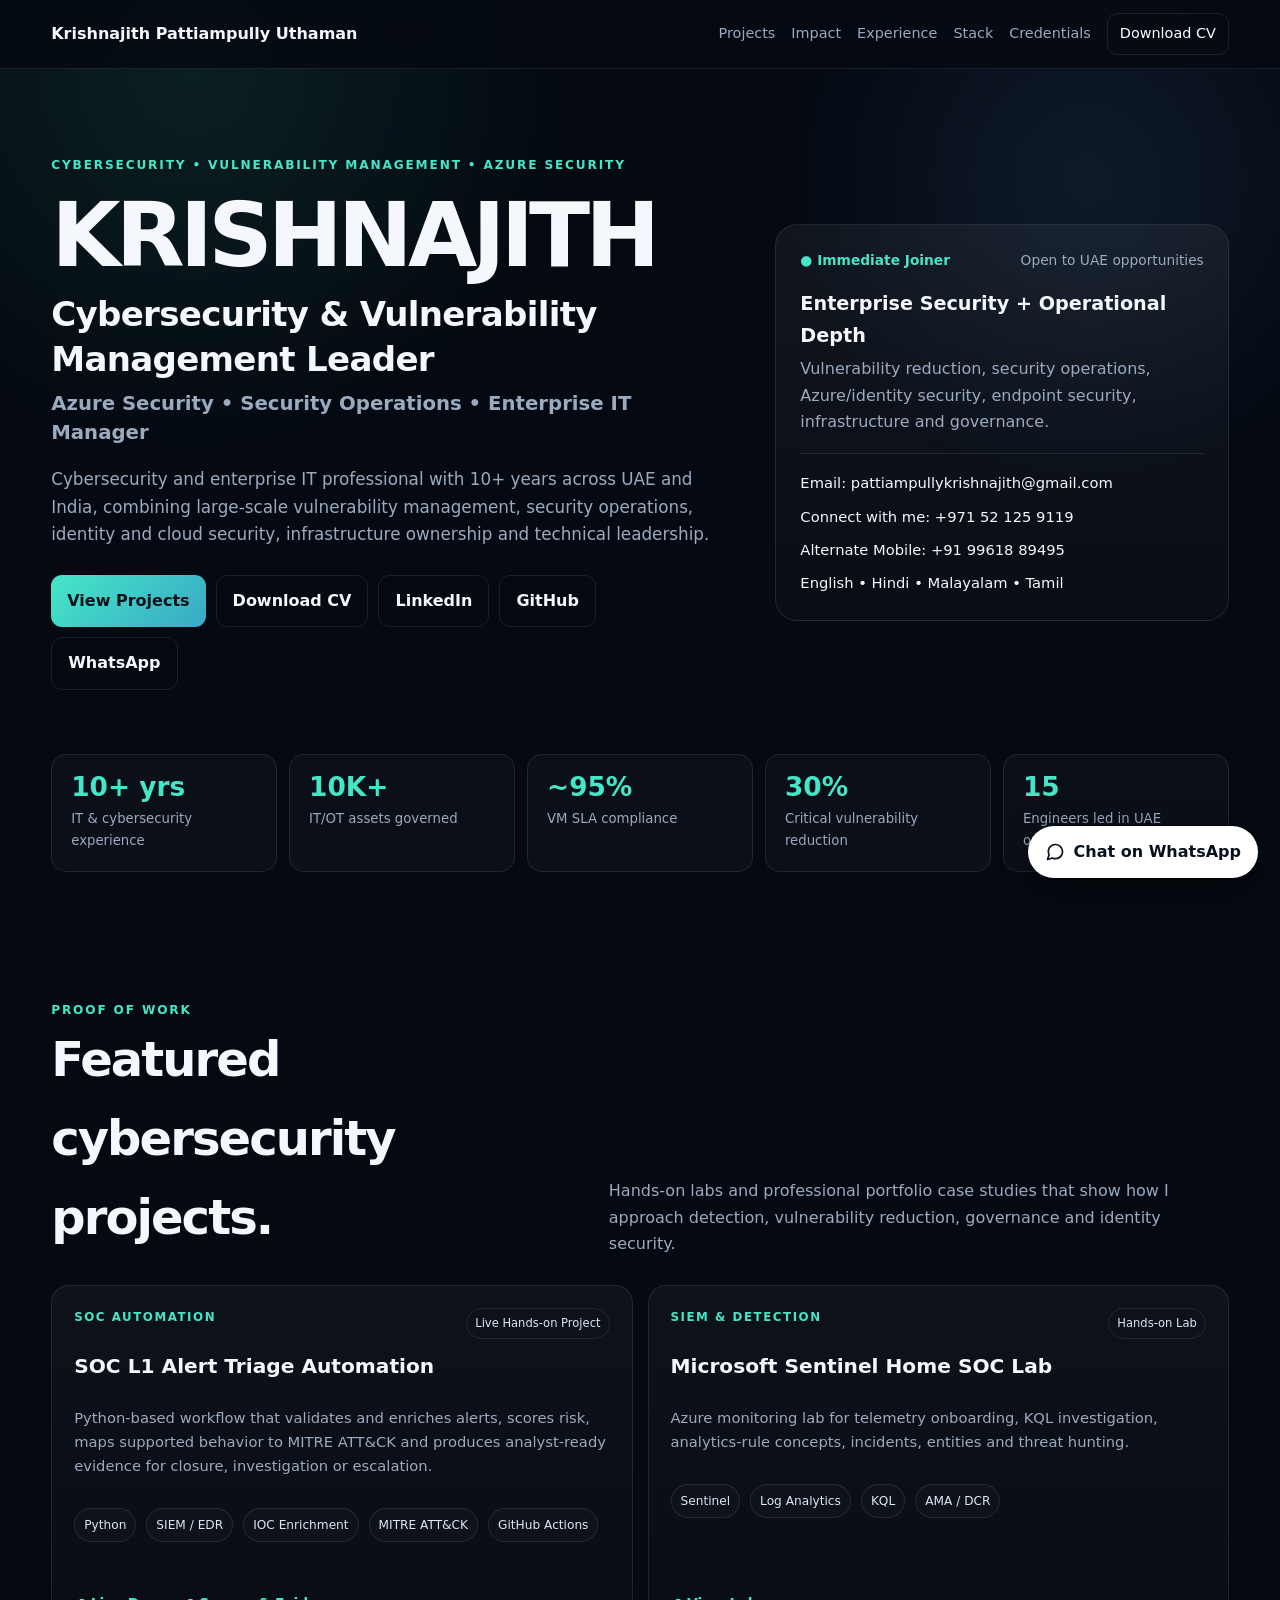
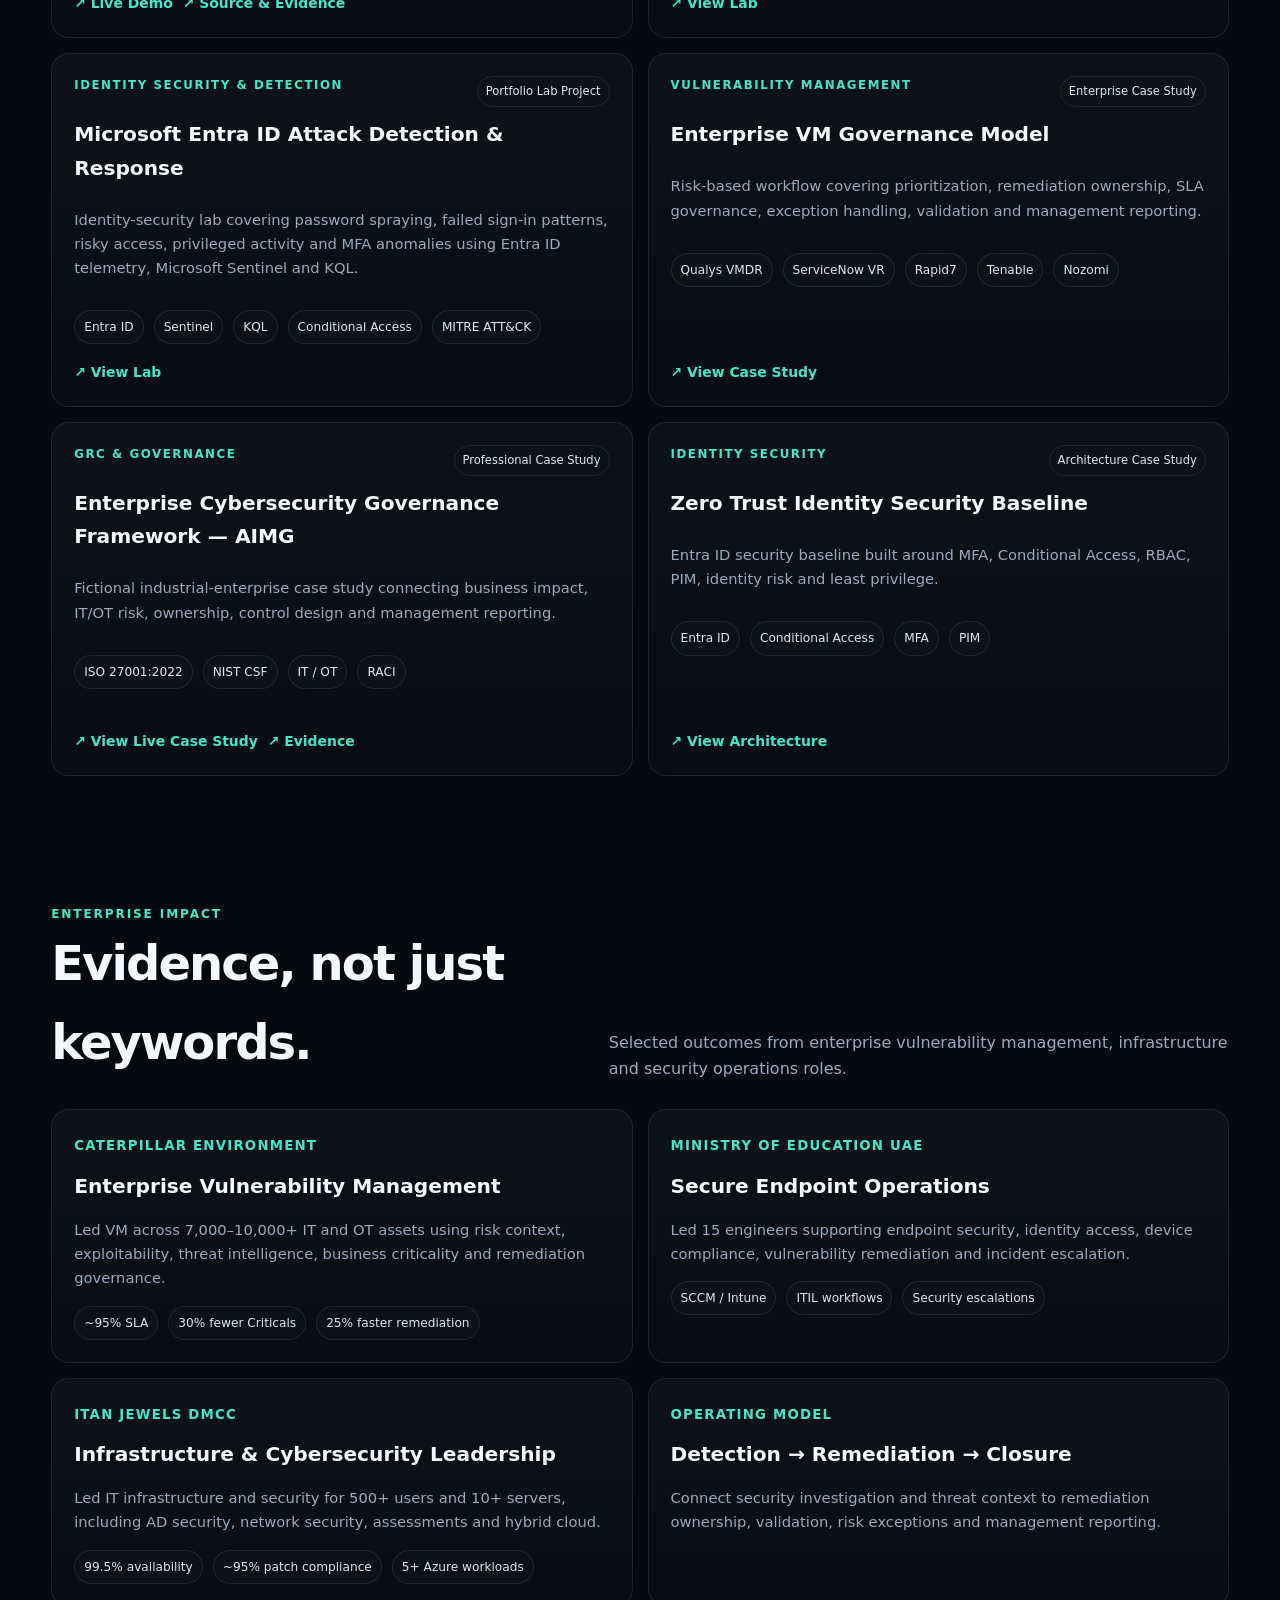
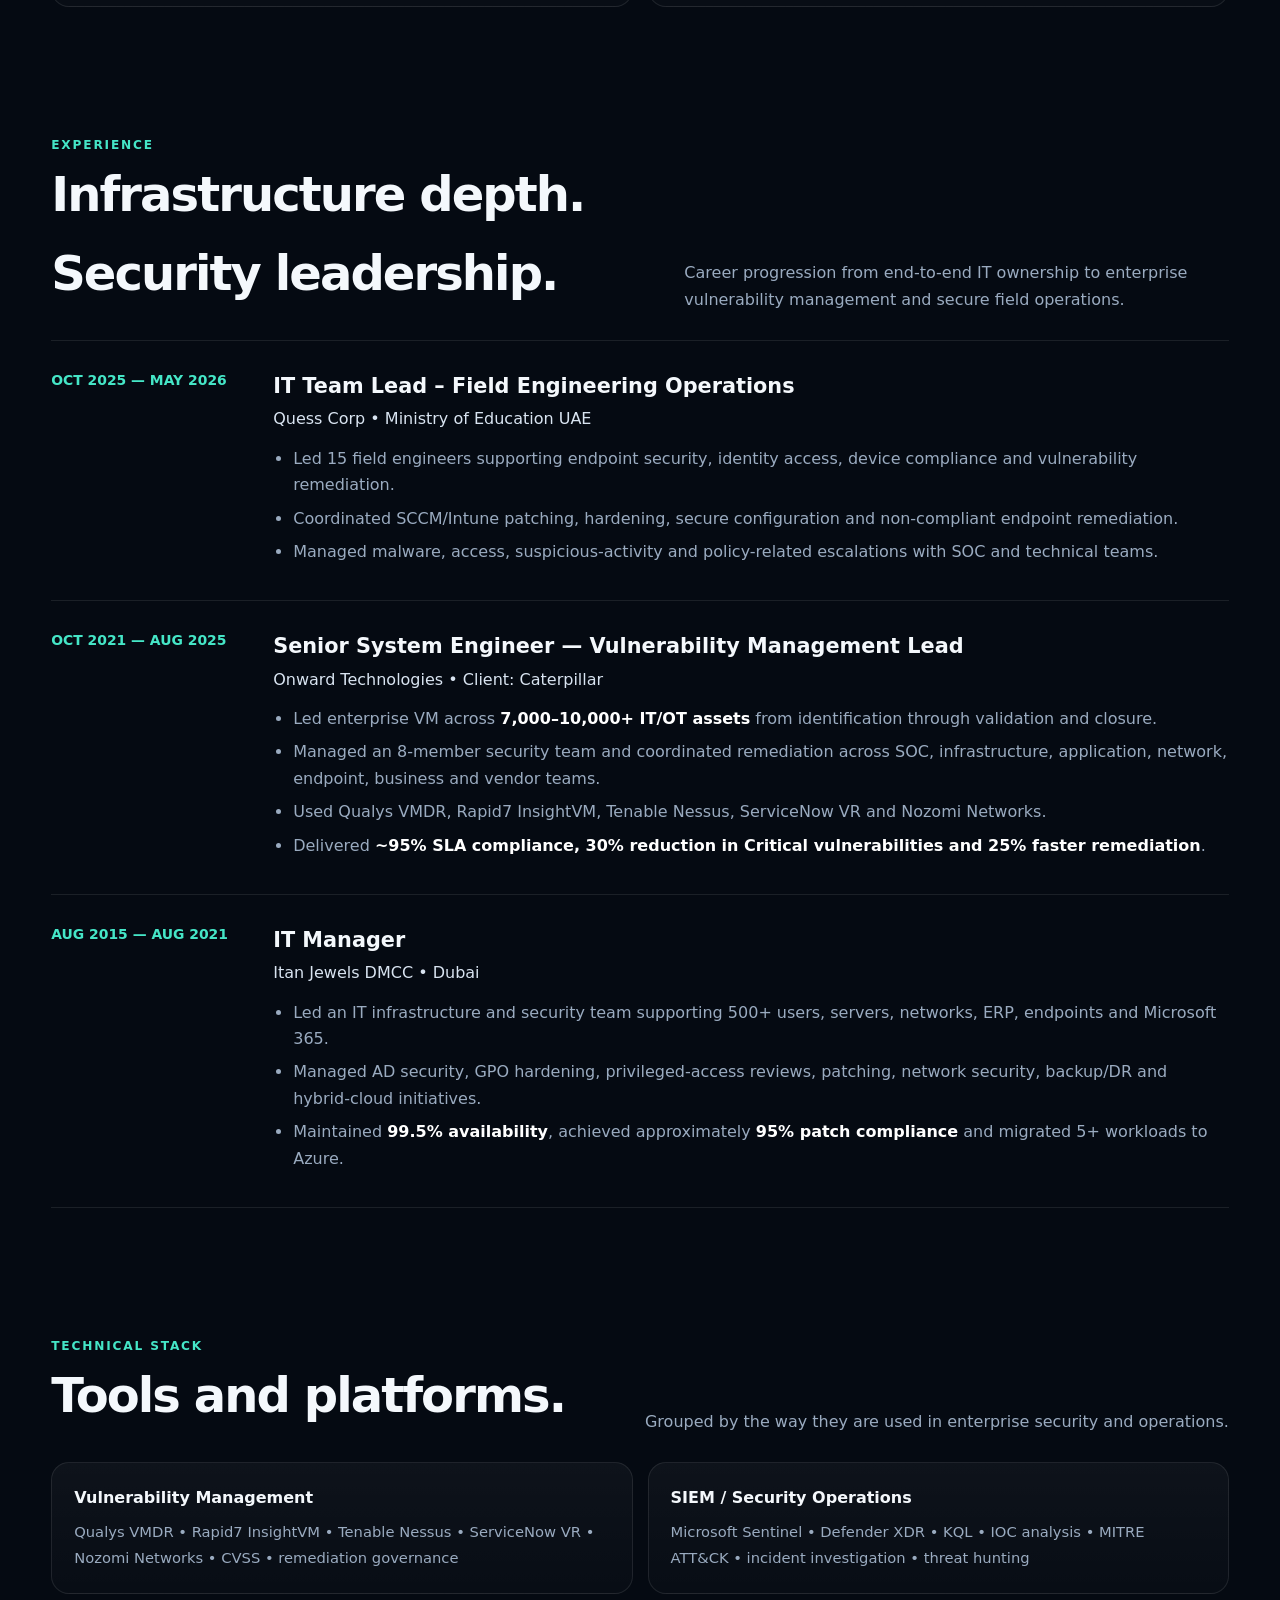
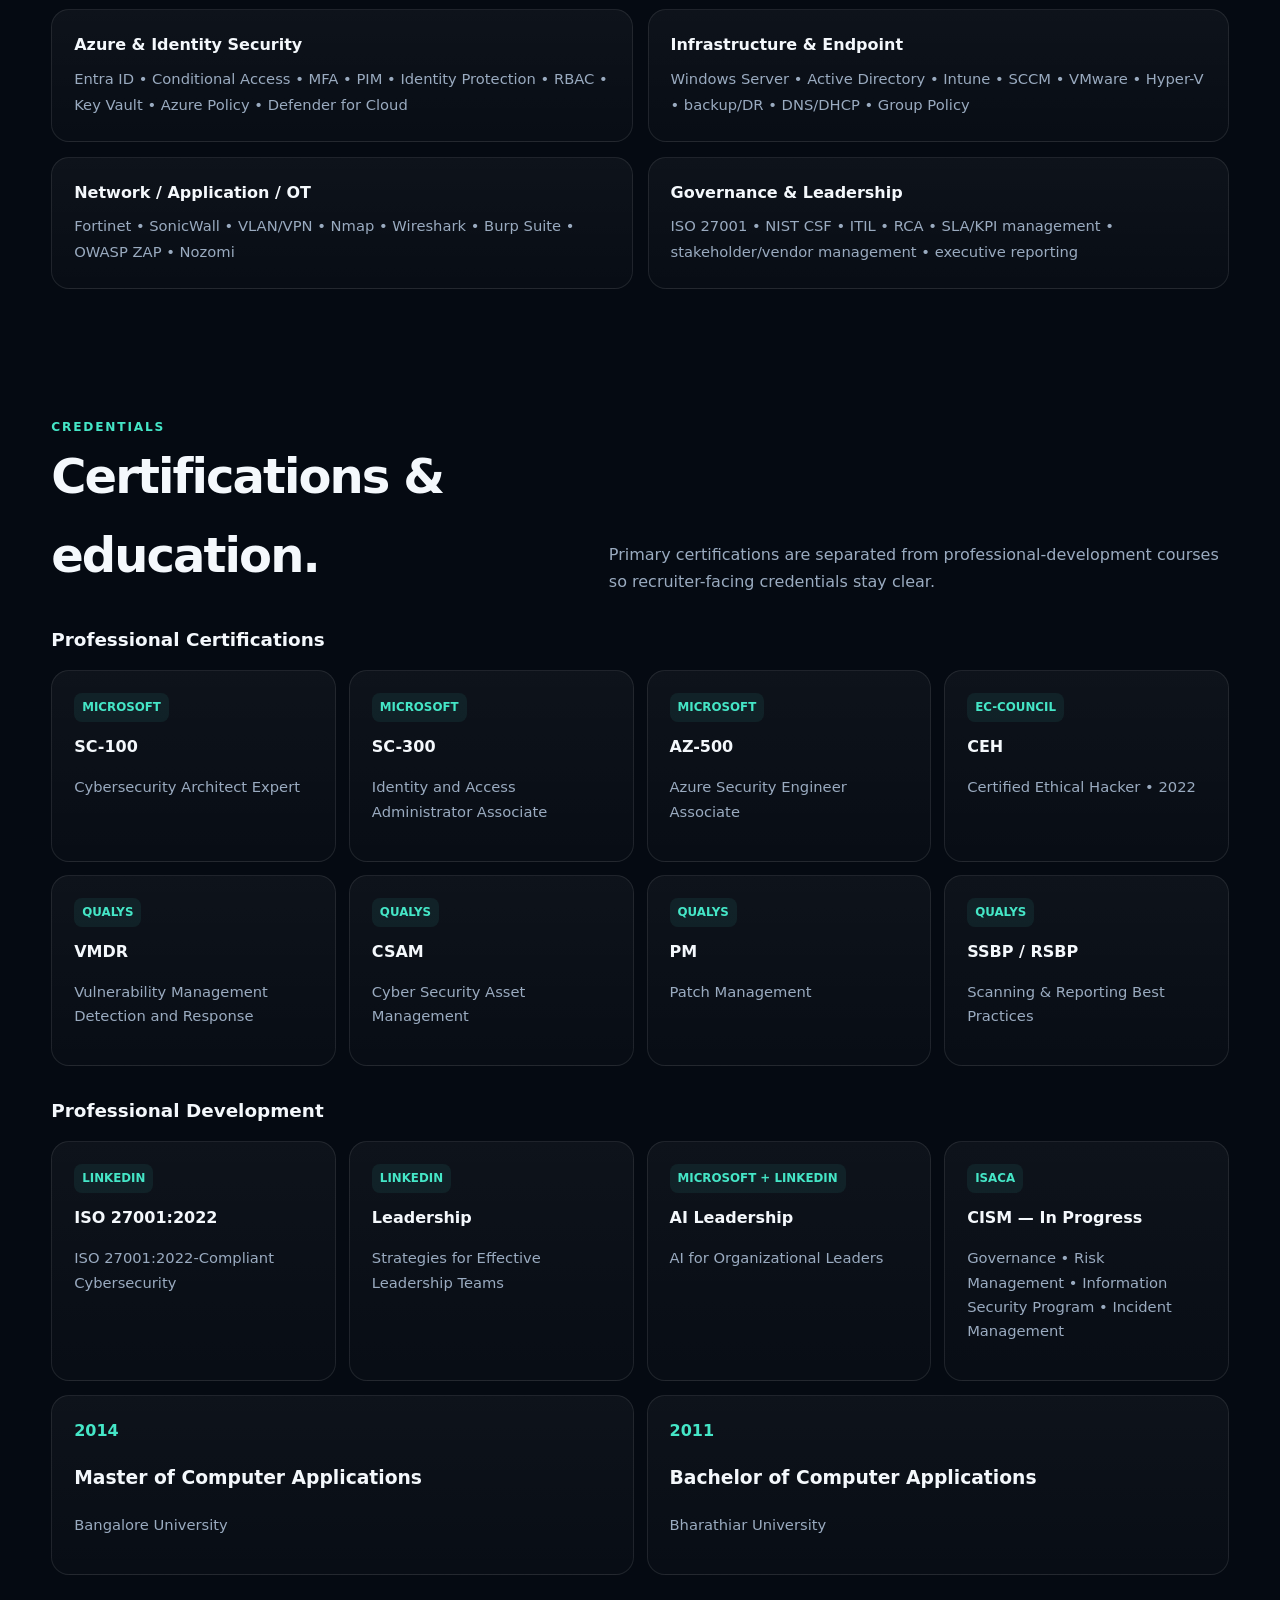
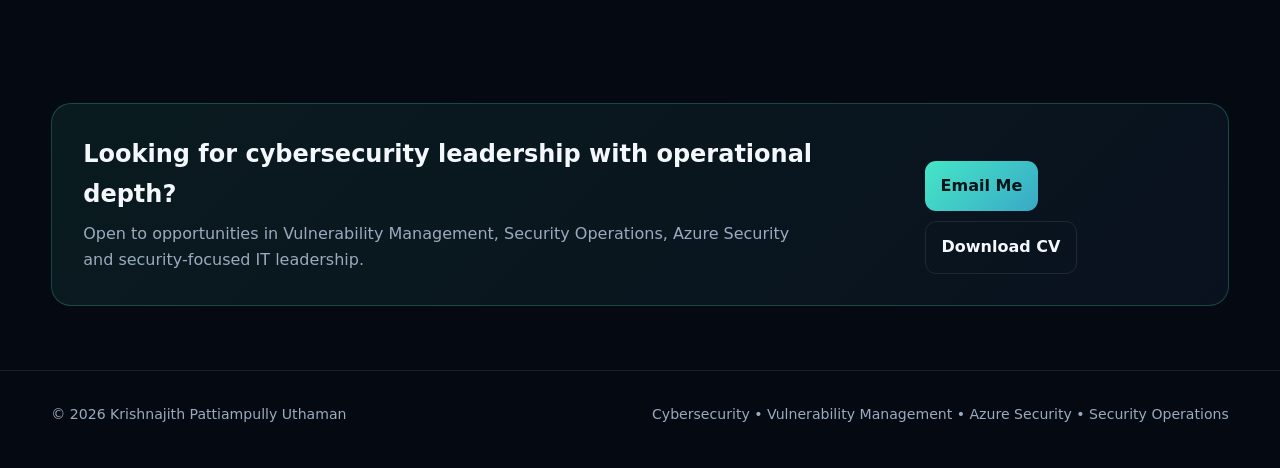
==== commit 9eec8e7a: "Use full name in portfolio logo" ====
--- a/index.html
+++ b/index.html
@@ -1 +1 @@
-<!doctype html><html lang="en"><head><meta charset="utf-8"><meta name="viewport" content="width=device-width,initial-scale=1"><meta name="description" content="Krishnajith Pattiampully Uthaman — cybersecurity and vulnerability management leader with 10+ years across enterprise security operations, Azure security, IAM and IT infrastructure."><meta name="theme-color" content="#07111f"><meta property="og:title" content="Krishnajith | Cybersecurity & Vulnerability Management"><meta property="og:description" content="Enterprise cybersecurity, vulnerability management, Azure security, security operations and IT leadership portfolio."><meta property="og:type" content="website"><meta property="og:url" content="https://krishnajith-stack.github.io/krishnajith-cybersecurity-portfolio/"><link rel="canonical" href="https://krishnajith-stack.github.io/krishnajith-cybersecurity-portfolio/"><title>Krishnajith | Cybersecurity & Vulnerability Management</title><style>:root{--bg:#050a12;--panel:#0b1320;--text:#f4f8fc;--muted:#9aabc0;--line:#ffffff17;--cyan:#45e6c7;--blue:#67a6ff;--max:1180px}*{box-sizing:border-box}html{scroll-behavior:smooth}body{margin:0;background:var(--bg);color:var(--text);font-family:Inter,system-ui,-apple-system,"Segoe UI",sans-serif;line-height:1.65}body:before{content:"";position:fixed;inset:0;z-index:-1;background:radial-gradient(circle at 15% 8%,#45e6c719,transparent 28%),radial-gradient(circle at 85% 20%,#67a6ff1a,transparent 24%)}a{color:inherit;text-decoration:none}.wrap{width:min(var(--max),92%);margin:auto}nav{position:sticky;top:0;z-index:20;background:#050a12d9;backdrop-filter:blur(16px);border-bottom:1px solid var(--line)}.nav{min-height:68px;display:flex;align-items:center;justify-content:space-between;gap:20px}.logo{font-weight:900}.logo b{color:var(--cyan)}.links{display:flex;gap:16px;align-items:center;color:var(--muted);font-size:.9rem}.links a:hover{color:white}.mini{padding:8px 12px;border:1px solid var(--line);border-radius:10px;color:white}.hero{padding:86px 0 52px}.hero-grid{display:grid;grid-template-columns:1.2fr .8fr;gap:44px;align-items:center}.kicker{color:var(--cyan);font-size:.76rem;font-weight:900;letter-spacing:.15em;text-transform:uppercase}h1{font-size:clamp(3rem,7vw,6rem);line-height:.94;letter-spacing:-.055em;margin:18px 0}h1 span{display:block;font-size:.38em;letter-spacing:-.02em;line-height:1.3;margin-top:15px}h1 small{display:block;color:var(--muted);font-size:.22em;letter-spacing:0;line-height:1.5;margin-top:8px}.lead{color:var(--muted);font-size:1.05rem;max-width:800px}.actions,.pills,.project-actions{display:flex;gap:10px;flex-wrap:wrap}.actions{margin-top:26px}.btn{display:inline-flex;align-items:center;padding:12px 16px;border:1px solid var(--line);border-radius:11px;font-weight:800}.btn:hover{transform:translateY(-1px)}.primary{background:linear-gradient(135deg,var(--cyan),#39a9c6);color:#041319;border:0}.status{border:1px solid var(--line);border-radius:22px;padding:24px;background:linear-gradient(180deg,#ffffff0d,#ffffff05)}.status-top{display:flex;justify-content:space-between;gap:12px;font-size:.86rem;color:var(--muted)}.available{color:var(--cyan);font-weight:850}.role{font-size:1.2rem;font-weight:800;margin:16px 0 5px}.muted{color:var(--muted)}.contacts{display:grid;gap:9px;margin-top:18px;padding-top:17px;border-top:1px solid var(--line);font-size:.92rem}.contacts a:hover{color:var(--cyan)}.metrics{padding:12px 0 64px}.metric-grid{display:grid;grid-template-columns:repeat(5,1fr);gap:12px}.metric{padding:19px;border:1px solid var(--line);border-radius:15px;background:#ffffff07}.metric strong{display:block;color:var(--cyan);font-size:1.65rem;line-height:1}.metric span{display:block;color:var(--muted);font-size:.83rem;margin-top:8px}section{padding:64px 0}.section-head{display:flex;justify-content:space-between;gap:28px;align-items:end;margin-bottom:27px}.section-head h2{font-size:clamp(2rem,4vw,3rem);letter-spacing:-.04em;margin:0}.section-head p{color:var(--muted);max-width:620px;margin:0}.project-grid,.impact,.matrix{display:grid;grid-template-columns:1fr 1fr;gap:15px}.project-grid{grid-auto-rows:1fr}.project{display:flex;flex-direction:column;height:100%}.project .project-actions{margin-top:auto;padding-top:17px}.project,.impact-card,.matrix-row,.cert,.edu-card{border:1px solid var(--line);border-radius:18px;padding:22px;background:linear-gradient(180deg,#ffffff0a,#ffffff04)}.featured{grid-column:span 2;background:linear-gradient(135deg,#45e6c712,#67a6ff0c)}.project-top{display:flex;justify-content:space-between;gap:12px}.type{color:var(--cyan);font-size:.74rem;font-weight:900;letter-spacing:.13em;text-transform:uppercase}.project-status{font-size:.72rem;border:1px solid var(--line);border-radius:999px;padding:5px 8px;color:#dce7f4}.project h3,.impact-card h3{font-size:1.26rem;margin:11px 0 8px}.project p,.project li,.impact-card p,.matrix-row span,.cert p,.edu-card p{color:var(--muted);font-size:.92rem}.project ul{padding-left:18px}.pills{margin-top:15px}.pill{padding:6px 9px;border:1px solid var(--line);border-radius:999px;color:#dbe7f2;background:#ffffff05;font-size:.76rem}.project-actions{margin-top:17px}.project-actions a{color:var(--cyan);font-weight:800;font-size:.87rem}.project-actions a:hover{text-decoration:underline}.impact-card small{color:var(--cyan);font-weight:850;text-transform:uppercase;letter-spacing:.09em}.timeline{border-top:1px solid var(--line)}.job{display:grid;grid-template-columns:190px 1fr;gap:32px;padding:28px 0;border-bottom:1px solid var(--line)}.job-date{color:var(--cyan);font-weight:800;font-size:.87rem}.job h3{margin:0;font-size:1.3rem}.company{color:#d9e4f1;margin:3px 0 13px}.job ul{padding-left:20px;margin:0}.job li{color:var(--muted);margin:7px 0}.result{color:white;font-weight:750}.matrix-row strong{display:block;margin-bottom:7px}.subhead{margin:30px 0 14px;font-size:1.15rem}.cert-grid{display:grid;grid-template-columns:repeat(4,1fr);gap:13px}.cert .badge{display:inline-flex;padding:5px 8px;border-radius:8px;background:#45e6c714;color:var(--cyan);font-size:.74rem;font-weight:900}.cert h3{margin:12px 0 4px;font-size:1rem}.edu{display:grid;grid-template-columns:1fr 1fr;gap:13px;margin-top:14px}.edu-card strong{color:var(--cyan)}.cta{border:1px solid #45e6c73d;border-radius:20px;padding:31px;background:linear-gradient(135deg,#45e6c714,#67a6ff0d);display:flex;justify-content:space-between;gap:24px;align-items:center}.cta h2{margin:0 0 6px}.cta p{margin:0;color:var(--muted);max-width:720px}footer{border-top:1px solid var(--line);padding:32px 0 42px;color:var(--muted);font-size:.88rem}.footer{display:flex;justify-content:space-between;gap:18px;flex-wrap:wrap}@media(max-width:980px){.links{display:none}.hero-grid,.impact,.project-grid{grid-template-columns:1fr}.featured{grid-column:auto}.metric-grid{grid-template-columns:repeat(2,1fr)}.cert-grid{grid-template-columns:1fr 1fr}.section-head{align-items:flex-start;flex-direction:column;gap:10px}}@media(max-width:650px){.hero{padding:58px 0 40px}h1{font-size:clamp(2.5rem,14vw,4rem)}.metric-grid,.matrix,.cert-grid,.edu{grid-template-columns:1fr}.job{grid-template-columns:1fr;gap:7px}.actions .btn{width:100%;justify-content:center}.cta{flex-direction:column;align-items:flex-start}.status-top{flex-direction:column}}.whatsapp-float{position:fixed;right:22px;bottom:22px;z-index:50;display:inline-flex;align-items:center;gap:9px;padding:12px 16px;border-radius:999px;background:#fff;color:#07111f;font-weight:850;box-shadow:0 12px 32px #0008;border:1px solid #ffffff33;transition:transform .18s ease,box-shadow .18s ease}.whatsapp-float:hover{transform:translateY(-2px);box-shadow:0 16px 36px #0009}.whatsapp-float svg{width:20px;height:20px;flex:0 0 auto}@media(max-width:650px){.whatsapp-float{right:14px;bottom:14px;padding:11px 13px}.whatsapp-float .wa-label{display:none}.whatsapp-float svg{width:22px;height:22px}}</style></head><body id="top"><nav><div class="wrap nav"><a class="logo" href="#top">Krishnajith</a><div class="links"><a href="#projects">Projects</a><a href="#impact">Impact</a><a href="#experience">Experience</a><a href="#stack">Stack</a><a href="#credentials">Credentials</a><a class="mini" href="Krishnajith_Cybersecurity_CV.pdf" download>Download CV</a></div></div></nav><header class="hero"><div class="wrap hero-grid"><div><div class="kicker">Cybersecurity • Vulnerability Management • Azure Security</div><h1>KRISHNAJITH<span>Cybersecurity &amp; Vulnerability Management Leader</span><small>Azure Security • Security Operations • Enterprise IT Manager</small></h1><p class="lead">Cybersecurity and enterprise IT professional with 10+ years across UAE and India, combining large-scale vulnerability management, security operations, identity and cloud security, infrastructure ownership and technical leadership.</p><div class="actions"><a class="btn primary" href="#projects">View Projects</a><a class="btn" href="Krishnajith_Cybersecurity_CV.pdf" download>Download CV</a><a class="btn" href="https://www.linkedin.com/in/krishnajith" target="_blank" rel="noopener">LinkedIn</a><a class="btn" href="https://github.com/krishnajith-stack" target="_blank" rel="noopener">GitHub</a><a class="btn" href="https://wa.me/971521259119?text=Hi%20Krishnajith%2C%20I%20came%20across%20your%20cybersecurity%20portfolio%20and%20would%20like%20to%20connect%20regarding%20an%20opportunity." target="_blank" rel="noopener">WhatsApp</a></div></div><aside class="status"><div class="status-top"><span class="available">● Immediate Joiner</span><span>Open to UAE opportunities</span></div><div class="role">Enterprise Security + Operational Depth</div><div class="muted">Vulnerability reduction, security operations, Azure/identity security, endpoint security, infrastructure and governance.</div><div class="contacts"><a href="mailto:pattiampullykrishnajith@gmail.com">Email: pattiampullykrishnajith@gmail.com</a><a href="tel:+971521259119">Connect with me: +971 52 125 9119</a><a href="tel:+919961889495">Alternate Mobile: +91 99618 89495</a><span>English • Hindi • Malayalam • Tamil</span></div></aside></div></header><section class="metrics"><div class="wrap metric-grid"><div class="metric"><strong>10+ yrs</strong><span>IT & cybersecurity experience</span></div><div class="metric"><strong>10K+</strong><span>IT/OT assets governed</span></div><div class="metric"><strong>~95%</strong><span>VM SLA compliance</span></div><div class="metric"><strong>30%</strong><span>Critical vulnerability reduction</span></div><div class="metric"><strong>15</strong><span>Engineers led in UAE operations</span></div></div></section><main><section id="projects"><div class="wrap"><div class="section-head"><div><div class="kicker">Proof of work</div><h2>Featured cybersecurity projects.</h2></div><p>Hands-on labs and professional portfolio case studies that show how I approach detection, vulnerability reduction, governance and identity security.</p></div><div class="project-grid"><article class="project"><div class="project-top"><div class="type">SOC Automation</div><div class="project-status">Live Hands-on Project</div></div><h3>SOC L1 Alert Triage Automation</h3><p>Python-based workflow that validates and enriches alerts, scores risk, maps supported behavior to MITRE ATT&amp;CK and produces analyst-ready evidence for closure, investigation or escalation.</p><div class="pills"><span class="pill">Python</span><span class="pill">SIEM / EDR</span><span class="pill">IOC Enrichment</span><span class="pill">MITRE ATT&amp;CK</span><span class="pill">GitHub Actions</span></div><div class="project-actions"><a href="soc-l1-alert-triage-automation/" target="_blank">↗ Live Demo</a><a href="https://github.com/krishnajith-stack/krishnajith-cybersecurity-portfolio/tree/main/soc-l1-alert-triage-automation" target="_blank">↗ Source &amp; Evidence</a></div></article><article class="project"><div class="project-top"><div class="type">SIEM &amp; Detection</div><div class="project-status">Hands-on Lab</div></div><h3>Microsoft Sentinel Home SOC Lab</h3><p>Azure monitoring lab for telemetry onboarding, KQL investigation, analytics-rule concepts, incidents, entities and threat hunting.</p><div class="pills"><span class="pill">Sentinel</span><span class="pill">Log Analytics</span><span class="pill">KQL</span><span class="pill">AMA / DCR</span></div><div class="project-actions"><a href="projects/sentinel-soc-lab.html">↗ View Lab</a></div></article><article class="project"><div class="project-top"><div class="type">Identity Security &amp; Detection</div><div class="project-status">Portfolio Lab Project</div></div><h3>Microsoft Entra ID Attack Detection &amp; Response</h3><p>Identity-security lab covering password spraying, failed sign-in patterns, risky access, privileged activity and MFA anomalies using Entra ID telemetry, Microsoft Sentinel and KQL.</p><div class="pills"><span class="pill">Entra ID</span><span class="pill">Sentinel</span><span class="pill">KQL</span><span class="pill">Conditional Access</span><span class="pill">MITRE ATT&amp;CK</span></div><div class="project-actions"><a href="projects/entra-identity-detection-response.html">↗ View Lab</a></div></article><article class="project"><div class="project-top"><div class="type">Vulnerability Management</div><div class="project-status">Enterprise Case Study</div></div><h3>Enterprise VM Governance Model</h3><p>Risk-based workflow covering prioritization, remediation ownership, SLA governance, exception handling, validation and management reporting.</p><div class="pills"><span class="pill">Qualys VMDR</span><span class="pill">ServiceNow VR</span><span class="pill">Rapid7</span><span class="pill">Tenable</span><span class="pill">Nozomi</span></div><div class="project-actions"><a href="projects/vm-governance.html">↗ View Case Study</a></div></article><article class="project"><div class="project-top"><div class="type">GRC &amp; Governance</div><div class="project-status">Professional Case Study</div></div><h3>Enterprise Cybersecurity Governance Framework — AIMG</h3><p>Fictional industrial-enterprise case study connecting business impact, IT/OT risk, ownership, control design and management reporting.</p><div class="pills"><span class="pill">ISO 27001:2022</span><span class="pill">NIST CSF</span><span class="pill">IT / OT</span><span class="pill">RACI</span></div><div class="project-actions"><a href="enterprise-cybersecurity-governance-framework/" target="_blank" rel="noopener">↗ View Live Case Study</a><a href="https://github.com/krishnajith-stack/krishnajith-cybersecurity-portfolio/tree/main/enterprise-cybersecurity-governance-framework" target="_blank" rel="noopener">↗ Evidence</a></div></article><article class="project"><div class="project-top"><div class="type">Identity Security</div><div class="project-status">Architecture Case Study</div></div><h3>Zero Trust Identity Security Baseline</h3><p>Entra ID security baseline built around MFA, Conditional Access, RBAC, PIM, identity risk and least privilege.</p><div class="pills"><span class="pill">Entra ID</span><span class="pill">Conditional Access</span><span class="pill">MFA</span><span class="pill">PIM</span></div><div class="project-actions"><a href="projects/zero-trust-identity.html">↗ View Architecture</a></div></article></div></div></section><section id="impact"><div class="wrap"><div class="section-head"><div><div class="kicker">Enterprise impact</div><h2>Evidence, not just keywords.</h2></div><p>Selected outcomes from enterprise vulnerability management, infrastructure and security operations roles.</p></div><div class="impact"><article class="impact-card"><small>Caterpillar environment</small><h3>Enterprise Vulnerability Management</h3><p>Led VM across 7,000–10,000+ IT and OT assets using risk context, exploitability, threat intelligence, business criticality and remediation governance.</p><div class="pills"><span class="pill">~95% SLA</span><span class="pill">30% fewer Criticals</span><span class="pill">25% faster remediation</span></div></article><article class="impact-card"><small>Ministry of Education UAE</small><h3>Secure Endpoint Operations</h3><p>Led 15 engineers supporting endpoint security, identity access, device compliance, vulnerability remediation and incident escalation.</p><div class="pills"><span class="pill">SCCM / Intune</span><span class="pill">ITIL workflows</span><span class="pill">Security escalations</span></div></article><article class="impact-card"><small>Itan Jewels DMCC</small><h3>Infrastructure &amp; Cybersecurity Leadership</h3><p>Led IT infrastructure and security for 500+ users and 10+ servers, including AD security, network security, assessments and hybrid cloud.</p><div class="pills"><span class="pill">99.5% availability</span><span class="pill">~95% patch compliance</span><span class="pill">5+ Azure workloads</span></div></article><article class="impact-card"><small>Operating model</small><h3>Detection → Remediation → Closure</h3><p>Connect security investigation and threat context to remediation ownership, validation, risk exceptions and management reporting.</p></article></div></div></section><section id="experience"><div class="wrap"><div class="section-head"><div><div class="kicker">Experience</div><h2>Infrastructure depth. Security leadership.</h2></div><p>Career progression from end-to-end IT ownership to enterprise vulnerability management and secure field operations.</p></div><div class="timeline"><div class="job"><div class="job-date">OCT 2025 — MAY 2026</div><div><h3>IT Team Lead – Field Engineering Operations</h3><div class="company">Quess Corp • Ministry of Education UAE</div><ul><li>Led 15 field engineers supporting endpoint security, identity access, device compliance and vulnerability remediation.</li><li>Coordinated SCCM/Intune patching, hardening, secure configuration and non-compliant endpoint remediation.</li><li>Managed malware, access, suspicious-activity and policy-related escalations with SOC and technical teams.</li></ul></div></div><div class="job"><div class="job-date">OCT 2021 — AUG 2025</div><div><h3>Senior System Engineer — Vulnerability Management Lead</h3><div class="company">Onward Technologies • Client: Caterpillar</div><ul><li>Led enterprise VM across <span class="result">7,000–10,000+ IT/OT assets</span> from identification through validation and closure.</li><li>Managed an 8-member security team and coordinated remediation across SOC, infrastructure, application, network, endpoint, business and vendor teams.</li><li>Used Qualys VMDR, Rapid7 InsightVM, Tenable Nessus, ServiceNow VR and Nozomi Networks.</li><li>Delivered <span class="result">~95% SLA compliance, 30% reduction in Critical vulnerabilities and 25% faster remediation</span>.</li></ul></div></div><div class="job"><div class="job-date">AUG 2015 — AUG 2021</div><div><h3>IT Manager</h3><div class="company">Itan Jewels DMCC • Dubai</div><ul><li>Led an IT infrastructure and security team supporting 500+ users, servers, networks, ERP, endpoints and Microsoft 365.</li><li>Managed AD security, GPO hardening, privileged-access reviews, patching, network security, backup/DR and hybrid-cloud initiatives.</li><li>Maintained <span class="result">99.5% availability</span>, achieved approximately <span class="result">95% patch compliance</span> and migrated 5+ workloads to Azure.</li></ul></div></div></div></div></section><section id="stack"><div class="wrap"><div class="section-head"><div><div class="kicker">Technical stack</div><h2>Tools and platforms.</h2></div><p>Grouped by the way they are used in enterprise security and operations.</p></div><div class="matrix"><div class="matrix-row"><strong>Vulnerability Management</strong><span>Qualys VMDR • Rapid7 InsightVM • Tenable Nessus • ServiceNow VR • Nozomi Networks • CVSS • remediation governance</span></div><div class="matrix-row"><strong>SIEM / Security Operations</strong><span>Microsoft Sentinel • Defender XDR • KQL • IOC analysis • MITRE ATT&amp;CK • incident investigation • threat hunting</span></div><div class="matrix-row"><strong>Azure &amp; Identity Security</strong><span>Entra ID • Conditional Access • MFA • PIM • Identity Protection • RBAC • Key Vault • Azure Policy • Defender for Cloud</span></div><div class="matrix-row"><strong>Infrastructure &amp; Endpoint</strong><span>Windows Server • Active Directory • Intune • SCCM • VMware • Hyper-V • backup/DR • DNS/DHCP • Group Policy</span></div><div class="matrix-row"><strong>Network / Application / OT</strong><span>Fortinet • SonicWall • VLAN/VPN • Nmap • Wireshark • Burp Suite • OWASP ZAP • Nozomi</span></div><div class="matrix-row"><strong>Governance &amp; Leadership</strong><span>ISO 27001 • NIST CSF • ITIL • RCA • SLA/KPI management • stakeholder/vendor management • executive reporting</span></div></div></div></section><section id="credentials"><div class="wrap"><div class="section-head"><div><div class="kicker">Credentials</div><h2>Certifications &amp; education.</h2></div><p>Primary certifications are separated from professional-development courses so recruiter-facing credentials stay clear.</p></div><h3 class="subhead">Professional Certifications</h3><div class="cert-grid"><div class="cert"><div class="badge">MICROSOFT</div><h3>SC-100</h3><p>Cybersecurity Architect Expert</p></div><div class="cert"><div class="badge">MICROSOFT</div><h3>SC-300</h3><p>Identity and Access Administrator Associate</p></div><div class="cert"><div class="badge">MICROSOFT</div><h3>AZ-500</h3><p>Azure Security Engineer Associate</p></div><div class="cert"><div class="badge">EC-COUNCIL</div><h3>CEH</h3><p>Certified Ethical Hacker • 2022</p></div><div class="cert"><div class="badge">QUALYS</div><h3>VMDR</h3><p>Vulnerability Management Detection and Response</p></div><div class="cert"><div class="badge">QUALYS</div><h3>CSAM</h3><p>Cyber Security Asset Management</p></div><div class="cert"><div class="badge">QUALYS</div><h3>PM</h3><p>Patch Management</p></div><div class="cert"><div class="badge">QUALYS</div><h3>SSBP / RSBP</h3><p>Scanning &amp; Reporting Best Practices</p></div></div><h3 class="subhead">Professional Development</h3><div class="cert-grid"><div class="cert"><div class="badge">LINKEDIN</div><h3>ISO 27001:2022</h3><p>ISO 27001:2022-Compliant Cybersecurity</p></div><div class="cert"><div class="badge">LINKEDIN</div><h3>Leadership</h3><p>Strategies for Effective Leadership Teams</p></div><div class="cert"><div class="badge">MICROSOFT + LINKEDIN</div><h3>AI Leadership</h3><p>AI for Organizational Leaders</p></div><div class="cert"><div class="badge">ISACA</div><h3>CISM — In Progress</h3><p>Governance • Risk Management • Information Security Program • Incident Management</p></div></div><div class="edu"><div class="edu-card"><strong>2014</strong><h3>Master of Computer Applications</h3><p>Bangalore University</p></div><div class="edu-card"><strong>2011</strong><h3>Bachelor of Computer Applications</h3><p>Bharathiar University</p></div></div></div></section><section><div class="wrap cta"><div><h2>Looking for cybersecurity leadership with operational depth?</h2><p>Open to opportunities in Vulnerability Management, Security Operations, Azure Security and security-focused IT leadership.</p></div><div class="actions"><a class="btn primary" href="mailto:pattiampullykrishnajith@gmail.com">Email Me</a><a class="btn" href="Krishnajith_Cybersecurity_CV.pdf" download>Download CV</a></div></div></section></main><footer><div class="wrap footer"><span>© 2026 Krishnajith Pattiampully Uthaman</span><span>Cybersecurity • Vulnerability Management • Azure Security • Security Operations</span></div></footer><a class="whatsapp-float" href="https://wa.me/971521259119?text=Hi%20Krishnajith%2C%20I%20came%20across%20your%20cybersecurity%20portfolio%20and%20would%20like%20to%20connect%20regarding%20an%20opportunity." target="_blank" rel="noopener" aria-label="Chat with Krishnajith on WhatsApp"><svg viewBox="0 0 24 24" aria-hidden="true" fill="none" stroke="currentColor" stroke-width="2" stroke-linecap="round" stroke-linejoin="round"><path d="M21 11.5a8.38 8.38 0 0 1-.9 3.8A8.5 8.5 0 0 1 12.5 20a8.38 8.38 0 0 1-3.8-.9L3 21l1.9-5.7a8.38 8.38 0 0 1-.9-3.8A8.5 8.5 0 0 1 8.7 3.9a8.38 8.38 0 0 1 3.8-.9h.5A8.48 8.48 0 0 1 21 11v.5z"/></svg><span class="wa-label">Chat on WhatsApp</span></a></body></html>+<!doctype html><html lang="en"><head><meta charset="utf-8"><meta name="viewport" content="width=device-width,initial-scale=1"><meta name="description" content="Krishnajith Pattiampully Uthaman — cybersecurity and vulnerability management leader with 10+ years across enterprise security operations, Azure security, IAM and IT infrastructure."><meta name="theme-color" content="#07111f"><meta property="og:title" content="Krishnajith | Cybersecurity & Vulnerability Management"><meta property="og:description" content="Enterprise cybersecurity, vulnerability management, Azure security, security operations and IT leadership portfolio."><meta property="og:type" content="website"><meta property="og:url" content="https://krishnajith-stack.github.io/krishnajith-cybersecurity-portfolio/"><link rel="canonical" href="https://krishnajith-stack.github.io/krishnajith-cybersecurity-portfolio/"><title>Krishnajith | Cybersecurity & Vulnerability Management</title><style>:root{--bg:#050a12;--panel:#0b1320;--text:#f4f8fc;--muted:#9aabc0;--line:#ffffff17;--cyan:#45e6c7;--blue:#67a6ff;--max:1180px}*{box-sizing:border-box}html{scroll-behavior:smooth}body{margin:0;background:var(--bg);color:var(--text);font-family:Inter,system-ui,-apple-system,"Segoe UI",sans-serif;line-height:1.65}body:before{content:"";position:fixed;inset:0;z-index:-1;background:radial-gradient(circle at 15% 8%,#45e6c719,transparent 28%),radial-gradient(circle at 85% 20%,#67a6ff1a,transparent 24%)}a{color:inherit;text-decoration:none}.wrap{width:min(var(--max),92%);margin:auto}nav{position:sticky;top:0;z-index:20;background:#050a12d9;backdrop-filter:blur(16px);border-bottom:1px solid var(--line)}.nav{min-height:68px;display:flex;align-items:center;justify-content:space-between;gap:20px}.logo{font-weight:900}.logo b{color:var(--cyan)}.links{display:flex;gap:16px;align-items:center;color:var(--muted);font-size:.9rem}.links a:hover{color:white}.mini{padding:8px 12px;border:1px solid var(--line);border-radius:10px;color:white}.hero{padding:86px 0 52px}.hero-grid{display:grid;grid-template-columns:1.2fr .8fr;gap:44px;align-items:center}.kicker{color:var(--cyan);font-size:.76rem;font-weight:900;letter-spacing:.15em;text-transform:uppercase}h1{font-size:clamp(3rem,7vw,6rem);line-height:.94;letter-spacing:-.055em;margin:18px 0}h1 span{display:block;font-size:.38em;letter-spacing:-.02em;line-height:1.3;margin-top:15px}h1 small{display:block;color:var(--muted);font-size:.22em;letter-spacing:0;line-height:1.5;margin-top:8px}.lead{color:var(--muted);font-size:1.05rem;max-width:800px}.actions,.pills,.project-actions{display:flex;gap:10px;flex-wrap:wrap}.actions{margin-top:26px}.btn{display:inline-flex;align-items:center;padding:12px 16px;border:1px solid var(--line);border-radius:11px;font-weight:800}.btn:hover{transform:translateY(-1px)}.primary{background:linear-gradient(135deg,var(--cyan),#39a9c6);color:#041319;border:0}.status{border:1px solid var(--line);border-radius:22px;padding:24px;background:linear-gradient(180deg,#ffffff0d,#ffffff05)}.status-top{display:flex;justify-content:space-between;gap:12px;font-size:.86rem;color:var(--muted)}.available{color:var(--cyan);font-weight:850}.role{font-size:1.2rem;font-weight:800;margin:16px 0 5px}.muted{color:var(--muted)}.contacts{display:grid;gap:9px;margin-top:18px;padding-top:17px;border-top:1px solid var(--line);font-size:.92rem}.contacts a:hover{color:var(--cyan)}.metrics{padding:12px 0 64px}.metric-grid{display:grid;grid-template-columns:repeat(5,1fr);gap:12px}.metric{padding:19px;border:1px solid var(--line);border-radius:15px;background:#ffffff07}.metric strong{display:block;color:var(--cyan);font-size:1.65rem;line-height:1}.metric span{display:block;color:var(--muted);font-size:.83rem;margin-top:8px}section{padding:64px 0}.section-head{display:flex;justify-content:space-between;gap:28px;align-items:end;margin-bottom:27px}.section-head h2{font-size:clamp(2rem,4vw,3rem);letter-spacing:-.04em;margin:0}.section-head p{color:var(--muted);max-width:620px;margin:0}.project-grid,.impact,.matrix{display:grid;grid-template-columns:1fr 1fr;gap:15px}.project-grid{grid-auto-rows:1fr}.project{display:flex;flex-direction:column;height:100%}.project .project-actions{margin-top:auto;padding-top:17px}.project,.impact-card,.matrix-row,.cert,.edu-card{border:1px solid var(--line);border-radius:18px;padding:22px;background:linear-gradient(180deg,#ffffff0a,#ffffff04)}.featured{grid-column:span 2;background:linear-gradient(135deg,#45e6c712,#67a6ff0c)}.project-top{display:flex;justify-content:space-between;gap:12px}.type{color:var(--cyan);font-size:.74rem;font-weight:900;letter-spacing:.13em;text-transform:uppercase}.project-status{font-size:.72rem;border:1px solid var(--line);border-radius:999px;padding:5px 8px;color:#dce7f4}.project h3,.impact-card h3{font-size:1.26rem;margin:11px 0 8px}.project p,.project li,.impact-card p,.matrix-row span,.cert p,.edu-card p{color:var(--muted);font-size:.92rem}.project ul{padding-left:18px}.pills{margin-top:15px}.pill{padding:6px 9px;border:1px solid var(--line);border-radius:999px;color:#dbe7f2;background:#ffffff05;font-size:.76rem}.project-actions{margin-top:17px}.project-actions a{color:var(--cyan);font-weight:800;font-size:.87rem}.project-actions a:hover{text-decoration:underline}.impact-card small{color:var(--cyan);font-weight:850;text-transform:uppercase;letter-spacing:.09em}.timeline{border-top:1px solid var(--line)}.job{display:grid;grid-template-columns:190px 1fr;gap:32px;padding:28px 0;border-bottom:1px solid var(--line)}.job-date{color:var(--cyan);font-weight:800;font-size:.87rem}.job h3{margin:0;font-size:1.3rem}.company{color:#d9e4f1;margin:3px 0 13px}.job ul{padding-left:20px;margin:0}.job li{color:var(--muted);margin:7px 0}.result{color:white;font-weight:750}.matrix-row strong{display:block;margin-bottom:7px}.subhead{margin:30px 0 14px;font-size:1.15rem}.cert-grid{display:grid;grid-template-columns:repeat(4,1fr);gap:13px}.cert .badge{display:inline-flex;padding:5px 8px;border-radius:8px;background:#45e6c714;color:var(--cyan);font-size:.74rem;font-weight:900}.cert h3{margin:12px 0 4px;font-size:1rem}.edu{display:grid;grid-template-columns:1fr 1fr;gap:13px;margin-top:14px}.edu-card strong{color:var(--cyan)}.cta{border:1px solid #45e6c73d;border-radius:20px;padding:31px;background:linear-gradient(135deg,#45e6c714,#67a6ff0d);display:flex;justify-content:space-between;gap:24px;align-items:center}.cta h2{margin:0 0 6px}.cta p{margin:0;color:var(--muted);max-width:720px}footer{border-top:1px solid var(--line);padding:32px 0 42px;color:var(--muted);font-size:.88rem}.footer{display:flex;justify-content:space-between;gap:18px;flex-wrap:wrap}@media(max-width:980px){.links{display:none}.hero-grid,.impact,.project-grid{grid-template-columns:1fr}.featured{grid-column:auto}.metric-grid{grid-template-columns:repeat(2,1fr)}.cert-grid{grid-template-columns:1fr 1fr}.section-head{align-items:flex-start;flex-direction:column;gap:10px}}@media(max-width:650px){.hero{padding:58px 0 40px}h1{font-size:clamp(2.5rem,14vw,4rem)}.metric-grid,.matrix,.cert-grid,.edu{grid-template-columns:1fr}.job{grid-template-columns:1fr;gap:7px}.actions .btn{width:100%;justify-content:center}.cta{flex-direction:column;align-items:flex-start}.status-top{flex-direction:column}}.whatsapp-float{position:fixed;right:22px;bottom:22px;z-index:50;display:inline-flex;align-items:center;gap:9px;padding:12px 16px;border-radius:999px;background:#fff;color:#07111f;font-weight:850;box-shadow:0 12px 32px #0008;border:1px solid #ffffff33;transition:transform .18s ease,box-shadow .18s ease}.whatsapp-float:hover{transform:translateY(-2px);box-shadow:0 16px 36px #0009}.whatsapp-float svg{width:20px;height:20px;flex:0 0 auto}@media(max-width:650px){.whatsapp-float{right:14px;bottom:14px;padding:11px 13px}.whatsapp-float .wa-label{display:none}.whatsapp-float svg{width:22px;height:22px}}</style></head><body id="top"><nav><div class="wrap nav"><a class="logo" href="#top">Krishnajith Pattiampully Uthaman</a><div class="links"><a href="#projects">Projects</a><a href="#impact">Impact</a><a href="#experience">Experience</a><a href="#stack">Stack</a><a href="#credentials">Credentials</a><a class="mini" href="Krishnajith_Cybersecurity_CV.pdf" download>Download CV</a></div></div></nav><header class="hero"><div class="wrap hero-grid"><div><div class="kicker">Cybersecurity • Vulnerability Management • Azure Security</div><h1>KRISHNAJITH<span>Cybersecurity &amp; Vulnerability Management Leader</span><small>Azure Security • Security Operations • Enterprise IT Manager</small></h1><p class="lead">Cybersecurity and enterprise IT professional with 10+ years across UAE and India, combining large-scale vulnerability management, security operations, identity and cloud security, infrastructure ownership and technical leadership.</p><div class="actions"><a class="btn primary" href="#projects">View Projects</a><a class="btn" href="Krishnajith_Cybersecurity_CV.pdf" download>Download CV</a><a class="btn" href="https://www.linkedin.com/in/krishnajith" target="_blank" rel="noopener">LinkedIn</a><a class="btn" href="https://github.com/krishnajith-stack" target="_blank" rel="noopener">GitHub</a><a class="btn" href="https://wa.me/971521259119?text=Hi%20Krishnajith%2C%20I%20came%20across%20your%20cybersecurity%20portfolio%20and%20would%20like%20to%20connect%20regarding%20an%20opportunity." target="_blank" rel="noopener">WhatsApp</a></div></div><aside class="status"><div class="status-top"><span class="available">● Immediate Joiner</span><span>Open to UAE opportunities</span></div><div class="role">Enterprise Security + Operational Depth</div><div class="muted">Vulnerability reduction, security operations, Azure/identity security, endpoint security, infrastructure and governance.</div><div class="contacts"><a href="mailto:pattiampullykrishnajith@gmail.com">Email: pattiampullykrishnajith@gmail.com</a><a href="tel:+971521259119">Connect with me: +971 52 125 9119</a><a href="tel:+919961889495">Alternate Mobile: +91 99618 89495</a><span>English • Hindi • Malayalam • Tamil</span></div></aside></div></header><section class="metrics"><div class="wrap metric-grid"><div class="metric"><strong>10+ yrs</strong><span>IT & cybersecurity experience</span></div><div class="metric"><strong>10K+</strong><span>IT/OT assets governed</span></div><div class="metric"><strong>~95%</strong><span>VM SLA compliance</span></div><div class="metric"><strong>30%</strong><span>Critical vulnerability reduction</span></div><div class="metric"><strong>15</strong><span>Engineers led in UAE operations</span></div></div></section><main><section id="projects"><div class="wrap"><div class="section-head"><div><div class="kicker">Proof of work</div><h2>Featured cybersecurity projects.</h2></div><p>Hands-on labs and professional portfolio case studies that show how I approach detection, vulnerability reduction, governance and identity security.</p></div><div class="project-grid"><article class="project"><div class="project-top"><div class="type">SOC Automation</div><div class="project-status">Live Hands-on Project</div></div><h3>SOC L1 Alert Triage Automation</h3><p>Python-based workflow that validates and enriches alerts, scores risk, maps supported behavior to MITRE ATT&amp;CK and produces analyst-ready evidence for closure, investigation or escalation.</p><div class="pills"><span class="pill">Python</span><span class="pill">SIEM / EDR</span><span class="pill">IOC Enrichment</span><span class="pill">MITRE ATT&amp;CK</span><span class="pill">GitHub Actions</span></div><div class="project-actions"><a href="soc-l1-alert-triage-automation/" target="_blank">↗ Live Demo</a><a href="https://github.com/krishnajith-stack/krishnajith-cybersecurity-portfolio/tree/main/soc-l1-alert-triage-automation" target="_blank">↗ Source &amp; Evidence</a></div></article><article class="project"><div class="project-top"><div class="type">SIEM &amp; Detection</div><div class="project-status">Hands-on Lab</div></div><h3>Microsoft Sentinel Home SOC Lab</h3><p>Azure monitoring lab for telemetry onboarding, KQL investigation, analytics-rule concepts, incidents, entities and threat hunting.</p><div class="pills"><span class="pill">Sentinel</span><span class="pill">Log Analytics</span><span class="pill">KQL</span><span class="pill">AMA / DCR</span></div><div class="project-actions"><a href="projects/sentinel-soc-lab.html">↗ View Lab</a></div></article><article class="project"><div class="project-top"><div class="type">Identity Security &amp; Detection</div><div class="project-status">Portfolio Lab Project</div></div><h3>Microsoft Entra ID Attack Detection &amp; Response</h3><p>Identity-security lab covering password spraying, failed sign-in patterns, risky access, privileged activity and MFA anomalies using Entra ID telemetry, Microsoft Sentinel and KQL.</p><div class="pills"><span class="pill">Entra ID</span><span class="pill">Sentinel</span><span class="pill">KQL</span><span class="pill">Conditional Access</span><span class="pill">MITRE ATT&amp;CK</span></div><div class="project-actions"><a href="projects/entra-identity-detection-response.html">↗ View Lab</a></div></article><article class="project"><div class="project-top"><div class="type">Vulnerability Management</div><div class="project-status">Enterprise Case Study</div></div><h3>Enterprise VM Governance Model</h3><p>Risk-based workflow covering prioritization, remediation ownership, SLA governance, exception handling, validation and management reporting.</p><div class="pills"><span class="pill">Qualys VMDR</span><span class="pill">ServiceNow VR</span><span class="pill">Rapid7</span><span class="pill">Tenable</span><span class="pill">Nozomi</span></div><div class="project-actions"><a href="projects/vm-governance.html">↗ View Case Study</a></div></article><article class="project"><div class="project-top"><div class="type">GRC &amp; Governance</div><div class="project-status">Professional Case Study</div></div><h3>Enterprise Cybersecurity Governance Framework — AIMG</h3><p>Fictional industrial-enterprise case study connecting business impact, IT/OT risk, ownership, control design and management reporting.</p><div class="pills"><span class="pill">ISO 27001:2022</span><span class="pill">NIST CSF</span><span class="pill">IT / OT</span><span class="pill">RACI</span></div><div class="project-actions"><a href="enterprise-cybersecurity-governance-framework/" target="_blank" rel="noopener">↗ View Live Case Study</a><a href="https://github.com/krishnajith-stack/krishnajith-cybersecurity-portfolio/tree/main/enterprise-cybersecurity-governance-framework" target="_blank" rel="noopener">↗ Evidence</a></div></article><article class="project"><div class="project-top"><div class="type">Identity Security</div><div class="project-status">Architecture Case Study</div></div><h3>Zero Trust Identity Security Baseline</h3><p>Entra ID security baseline built around MFA, Conditional Access, RBAC, PIM, identity risk and least privilege.</p><div class="pills"><span class="pill">Entra ID</span><span class="pill">Conditional Access</span><span class="pill">MFA</span><span class="pill">PIM</span></div><div class="project-actions"><a href="projects/zero-trust-identity.html">↗ View Architecture</a></div></article></div></div></section><section id="impact"><div class="wrap"><div class="section-head"><div><div class="kicker">Enterprise impact</div><h2>Evidence, not just keywords.</h2></div><p>Selected outcomes from enterprise vulnerability management, infrastructure and security operations roles.</p></div><div class="impact"><article class="impact-card"><small>Caterpillar environment</small><h3>Enterprise Vulnerability Management</h3><p>Led VM across 7,000–10,000+ IT and OT assets using risk context, exploitability, threat intelligence, business criticality and remediation governance.</p><div class="pills"><span class="pill">~95% SLA</span><span class="pill">30% fewer Criticals</span><span class="pill">25% faster remediation</span></div></article><article class="impact-card"><small>Ministry of Education UAE</small><h3>Secure Endpoint Operations</h3><p>Led 15 engineers supporting endpoint security, identity access, device compliance, vulnerability remediation and incident escalation.</p><div class="pills"><span class="pill">SCCM / Intune</span><span class="pill">ITIL workflows</span><span class="pill">Security escalations</span></div></article><article class="impact-card"><small>Itan Jewels DMCC</small><h3>Infrastructure &amp; Cybersecurity Leadership</h3><p>Led IT infrastructure and security for 500+ users and 10+ servers, including AD security, network security, assessments and hybrid cloud.</p><div class="pills"><span class="pill">99.5% availability</span><span class="pill">~95% patch compliance</span><span class="pill">5+ Azure workloads</span></div></article><article class="impact-card"><small>Operating model</small><h3>Detection → Remediation → Closure</h3><p>Connect security investigation and threat context to remediation ownership, validation, risk exceptions and management reporting.</p></article></div></div></section><section id="experience"><div class="wrap"><div class="section-head"><div><div class="kicker">Experience</div><h2>Infrastructure depth. Security leadership.</h2></div><p>Career progression from end-to-end IT ownership to enterprise vulnerability management and secure field operations.</p></div><div class="timeline"><div class="job"><div class="job-date">OCT 2025 — MAY 2026</div><div><h3>IT Team Lead – Field Engineering Operations</h3><div class="company">Quess Corp • Ministry of Education UAE</div><ul><li>Led 15 field engineers supporting endpoint security, identity access, device compliance and vulnerability remediation.</li><li>Coordinated SCCM/Intune patching, hardening, secure configuration and non-compliant endpoint remediation.</li><li>Managed malware, access, suspicious-activity and policy-related escalations with SOC and technical teams.</li></ul></div></div><div class="job"><div class="job-date">OCT 2021 — AUG 2025</div><div><h3>Senior System Engineer — Vulnerability Management Lead</h3><div class="company">Onward Technologies • Client: Caterpillar</div><ul><li>Led enterprise VM across <span class="result">7,000–10,000+ IT/OT assets</span> from identification through validation and closure.</li><li>Managed an 8-member security team and coordinated remediation across SOC, infrastructure, application, network, endpoint, business and vendor teams.</li><li>Used Qualys VMDR, Rapid7 InsightVM, Tenable Nessus, ServiceNow VR and Nozomi Networks.</li><li>Delivered <span class="result">~95% SLA compliance, 30% reduction in Critical vulnerabilities and 25% faster remediation</span>.</li></ul></div></div><div class="job"><div class="job-date">AUG 2015 — AUG 2021</div><div><h3>IT Manager</h3><div class="company">Itan Jewels DMCC • Dubai</div><ul><li>Led an IT infrastructure and security team supporting 500+ users, servers, networks, ERP, endpoints and Microsoft 365.</li><li>Managed AD security, GPO hardening, privileged-access reviews, patching, network security, backup/DR and hybrid-cloud initiatives.</li><li>Maintained <span class="result">99.5% availability</span>, achieved approximately <span class="result">95% patch compliance</span> and migrated 5+ workloads to Azure.</li></ul></div></div></div></div></section><section id="stack"><div class="wrap"><div class="section-head"><div><div class="kicker">Technical stack</div><h2>Tools and platforms.</h2></div><p>Grouped by the way they are used in enterprise security and operations.</p></div><div class="matrix"><div class="matrix-row"><strong>Vulnerability Management</strong><span>Qualys VMDR • Rapid7 InsightVM • Tenable Nessus • ServiceNow VR • Nozomi Networks • CVSS • remediation governance</span></div><div class="matrix-row"><strong>SIEM / Security Operations</strong><span>Microsoft Sentinel • Defender XDR • KQL • IOC analysis • MITRE ATT&amp;CK • incident investigation • threat hunting</span></div><div class="matrix-row"><strong>Azure &amp; Identity Security</strong><span>Entra ID • Conditional Access • MFA • PIM • Identity Protection • RBAC • Key Vault • Azure Policy • Defender for Cloud</span></div><div class="matrix-row"><strong>Infrastructure &amp; Endpoint</strong><span>Windows Server • Active Directory • Intune • SCCM • VMware • Hyper-V • backup/DR • DNS/DHCP • Group Policy</span></div><div class="matrix-row"><strong>Network / Application / OT</strong><span>Fortinet • SonicWall • VLAN/VPN • Nmap • Wireshark • Burp Suite • OWASP ZAP • Nozomi</span></div><div class="matrix-row"><strong>Governance &amp; Leadership</strong><span>ISO 27001 • NIST CSF • ITIL • RCA • SLA/KPI management • stakeholder/vendor management • executive reporting</span></div></div></div></section><section id="credentials"><div class="wrap"><div class="section-head"><div><div class="kicker">Credentials</div><h2>Certifications &amp; education.</h2></div><p>Primary certifications are separated from professional-development courses so recruiter-facing credentials stay clear.</p></div><h3 class="subhead">Professional Certifications</h3><div class="cert-grid"><div class="cert"><div class="badge">MICROSOFT</div><h3>SC-100</h3><p>Cybersecurity Architect Expert</p></div><div class="cert"><div class="badge">MICROSOFT</div><h3>SC-300</h3><p>Identity and Access Administrator Associate</p></div><div class="cert"><div class="badge">MICROSOFT</div><h3>AZ-500</h3><p>Azure Security Engineer Associate</p></div><div class="cert"><div class="badge">EC-COUNCIL</div><h3>CEH</h3><p>Certified Ethical Hacker • 2022</p></div><div class="cert"><div class="badge">QUALYS</div><h3>VMDR</h3><p>Vulnerability Management Detection and Response</p></div><div class="cert"><div class="badge">QUALYS</div><h3>CSAM</h3><p>Cyber Security Asset Management</p></div><div class="cert"><div class="badge">QUALYS</div><h3>PM</h3><p>Patch Management</p></div><div class="cert"><div class="badge">QUALYS</div><h3>SSBP / RSBP</h3><p>Scanning &amp; Reporting Best Practices</p></div></div><h3 class="subhead">Professional Development</h3><div class="cert-grid"><div class="cert"><div class="badge">LINKEDIN</div><h3>ISO 27001:2022</h3><p>ISO 27001:2022-Compliant Cybersecurity</p></div><div class="cert"><div class="badge">LINKEDIN</div><h3>Leadership</h3><p>Strategies for Effective Leadership Teams</p></div><div class="cert"><div class="badge">MICROSOFT + LINKEDIN</div><h3>AI Leadership</h3><p>AI for Organizational Leaders</p></div><div class="cert"><div class="badge">ISACA</div><h3>CISM — In Progress</h3><p>Governance • Risk Management • Information Security Program • Incident Management</p></div></div><div class="edu"><div class="edu-card"><strong>2014</strong><h3>Master of Computer Applications</h3><p>Bangalore University</p></div><div class="edu-card"><strong>2011</strong><h3>Bachelor of Computer Applications</h3><p>Bharathiar University</p></div></div></div></section><section><div class="wrap cta"><div><h2>Looking for cybersecurity leadership with operational depth?</h2><p>Open to opportunities in Vulnerability Management, Security Operations, Azure Security and security-focused IT leadership.</p></div><div class="actions"><a class="btn primary" href="mailto:pattiampullykrishnajith@gmail.com">Email Me</a><a class="btn" href="Krishnajith_Cybersecurity_CV.pdf" download>Download CV</a></div></div></section></main><footer><div class="wrap footer"><span>© 2026 Krishnajith Pattiampully Uthaman</span><span>Cybersecurity • Vulnerability Management • Azure Security • Security Operations</span></div></footer><a class="whatsapp-float" href="https://wa.me/971521259119?text=Hi%20Krishnajith%2C%20I%20came%20across%20your%20cybersecurity%20portfolio%20and%20would%20like%20to%20connect%20regarding%20an%20opportunity." target="_blank" rel="noopener" aria-label="Chat with Krishnajith on WhatsApp"><svg viewBox="0 0 24 24" aria-hidden="true" fill="none" stroke="currentColor" stroke-width="2" stroke-linecap="round" stroke-linejoin="round"><path d="M21 11.5a8.38 8.38 0 0 1-.9 3.8A8.5 8.5 0 0 1 12.5 20a8.38 8.38 0 0 1-3.8-.9L3 21l1.9-5.7a8.38 8.38 0 0 1-.9-3.8A8.5 8.5 0 0 1 8.7 3.9a8.38 8.38 0 0 1 3.8-.9h.5A8.48 8.48 0 0 1 21 11v.5z"/></svg><span class="wa-label">Chat on WhatsApp</span></a></body></html>
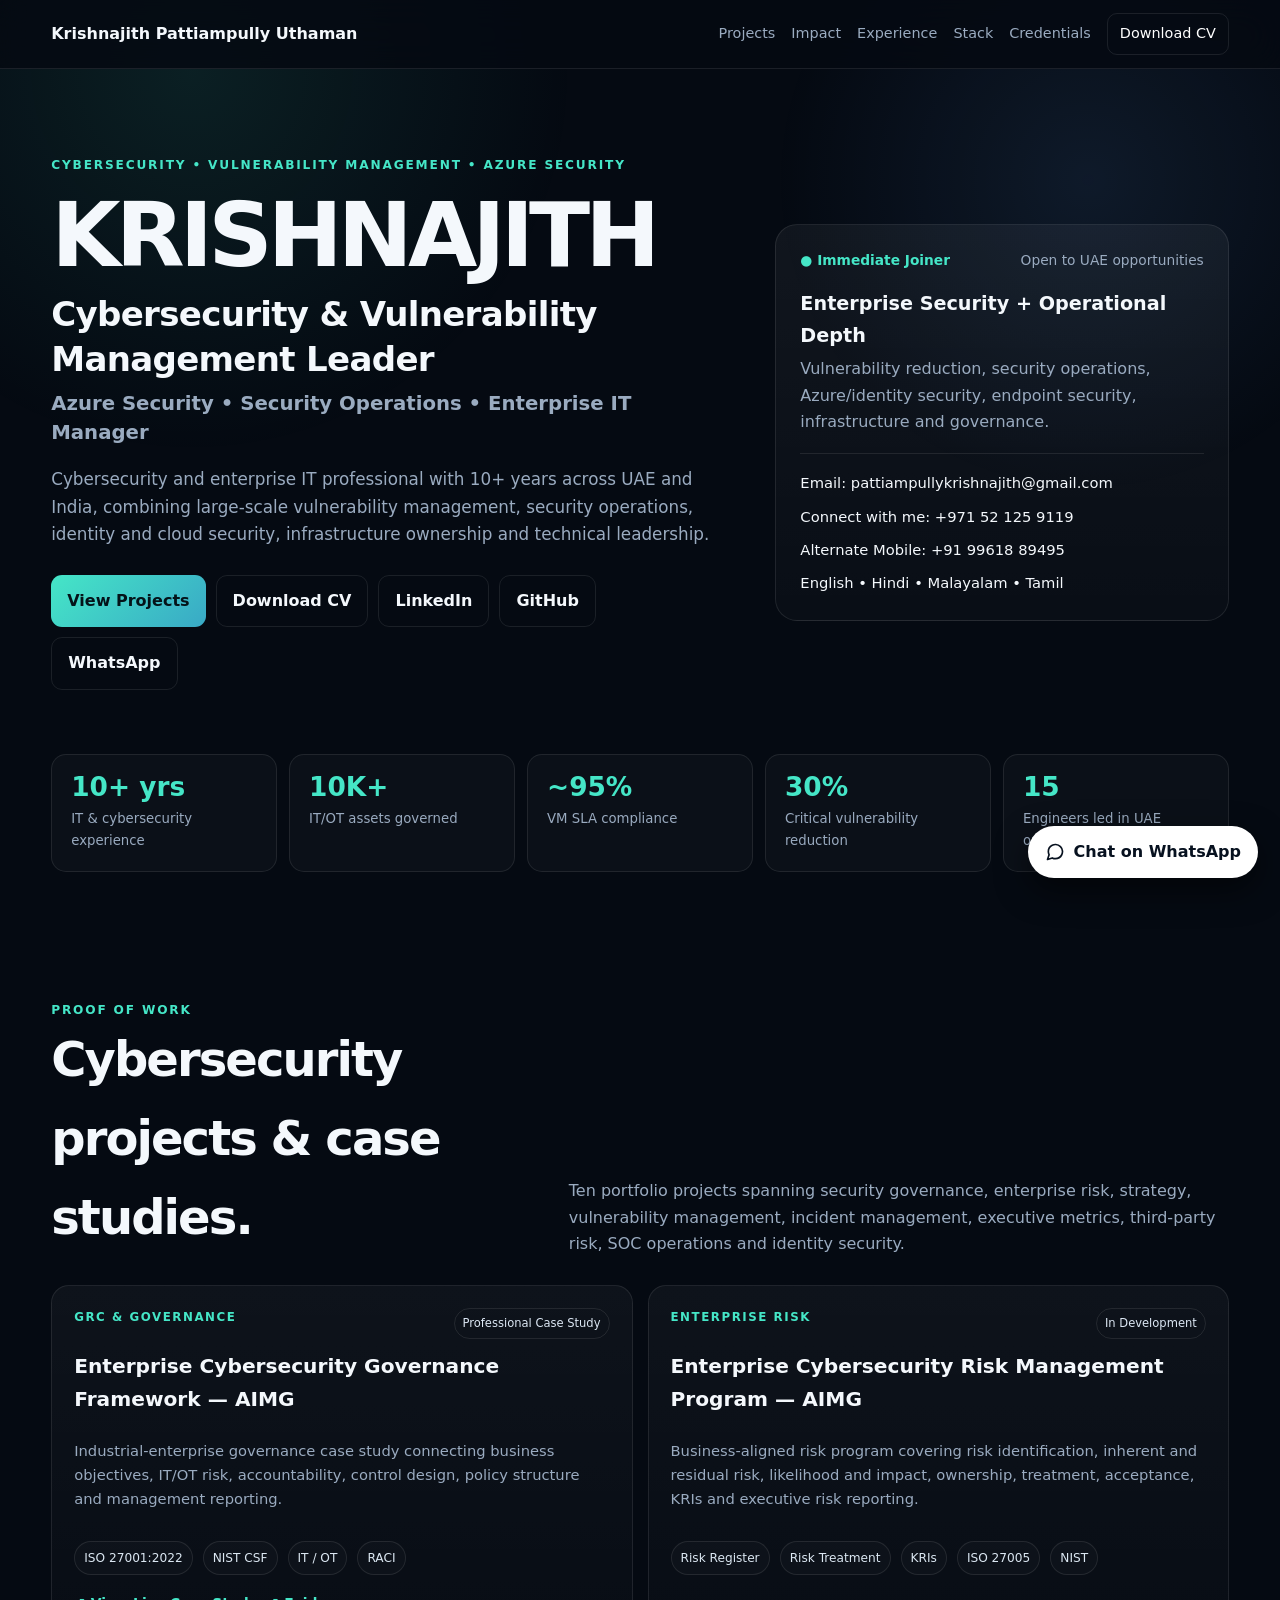
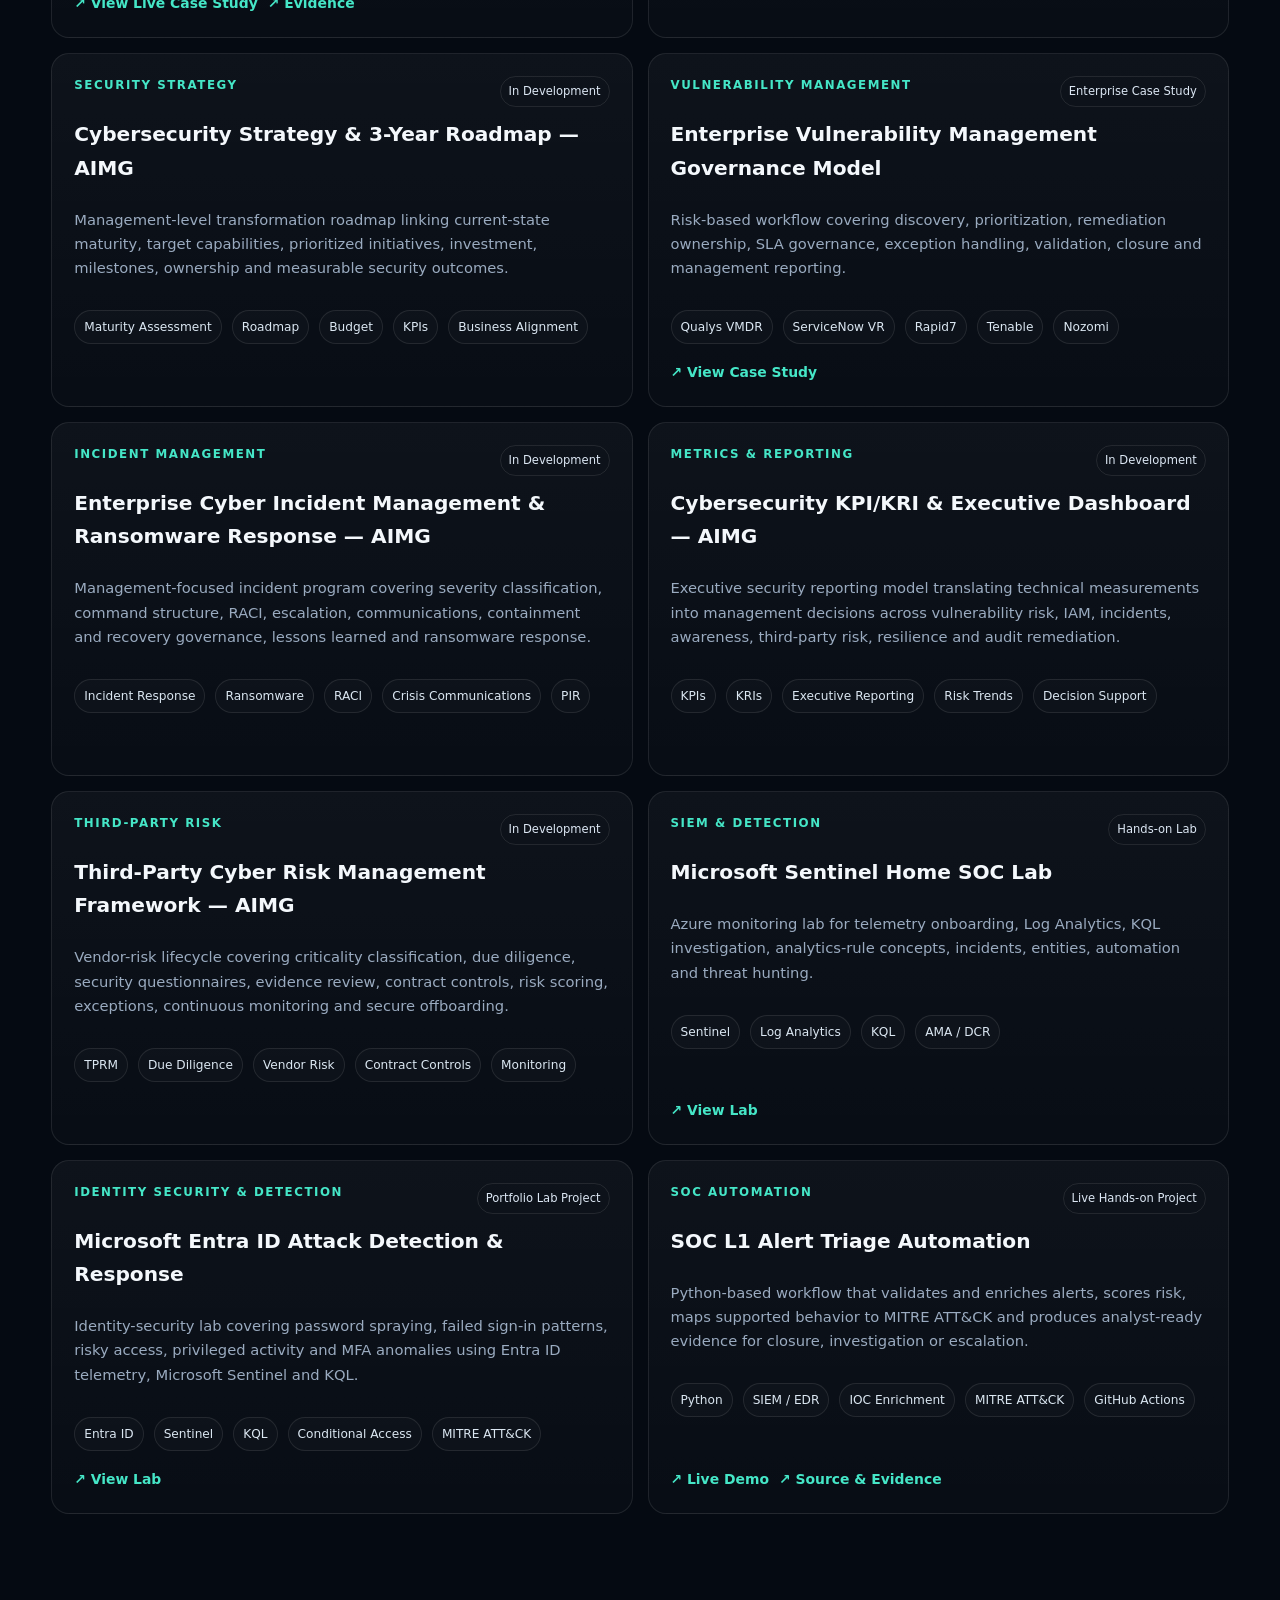
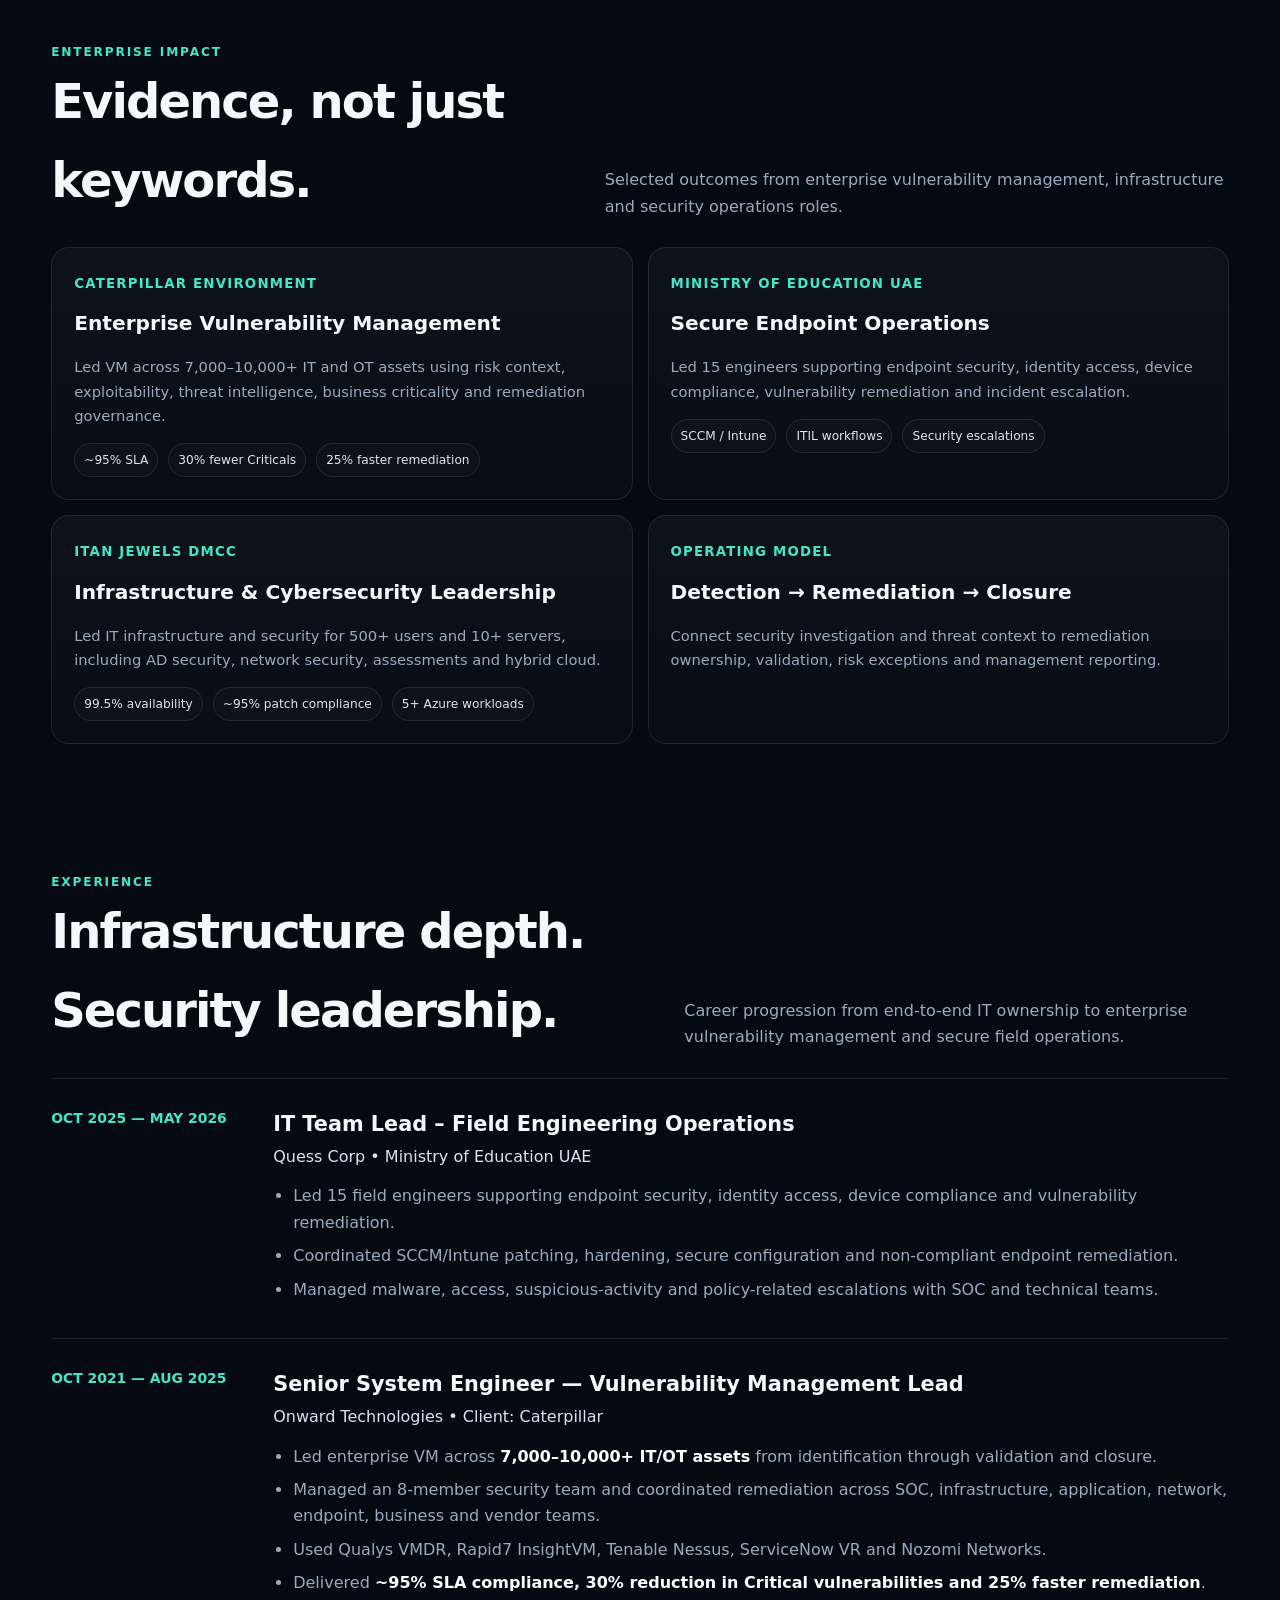
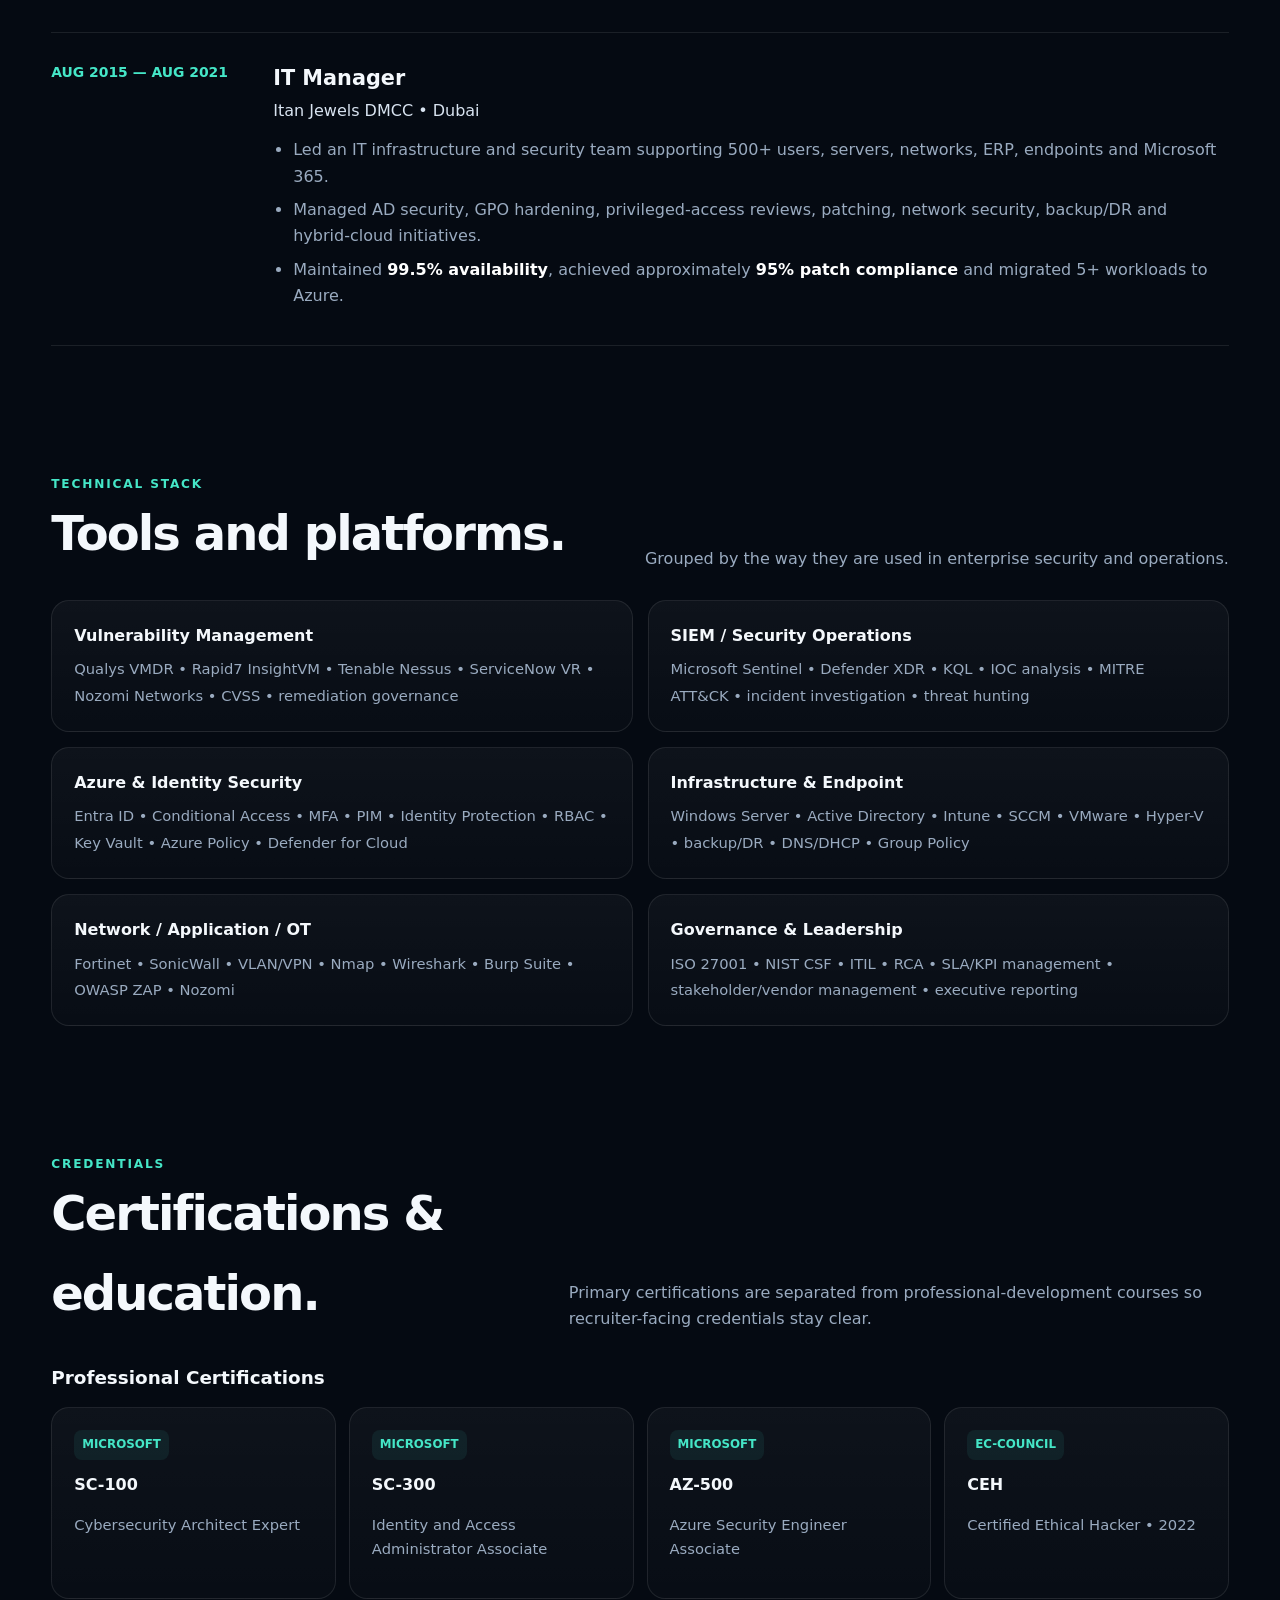
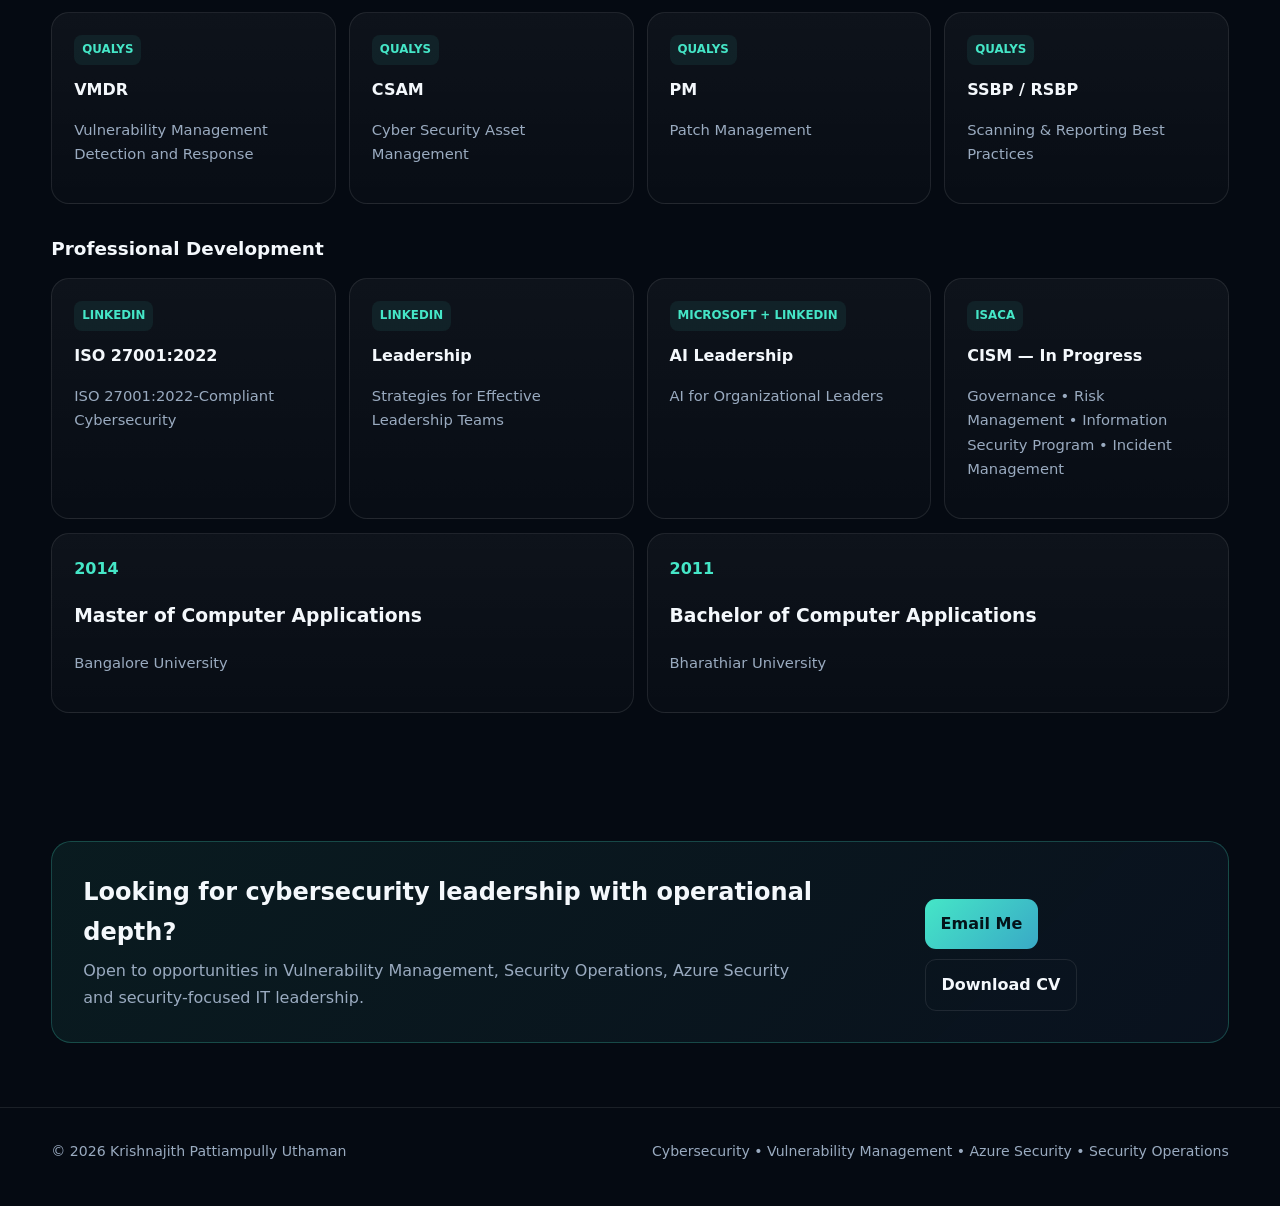
==== commit a3dea343: "Update portfolio with finalized 10 cybersecurity projects" ====
--- a/index.html
+++ b/index.html
@@ -1 +1,44 @@
-<!doctype html><html lang="en"><head><meta charset="utf-8"><meta name="viewport" content="width=device-width,initial-scale=1"><meta name="description" content="Krishnajith Pattiampully Uthaman — cybersecurity and vulnerability management leader with 10+ years across enterprise security operations, Azure security, IAM and IT infrastructure."><meta name="theme-color" content="#07111f"><meta property="og:title" content="Krishnajith | Cybersecurity & Vulnerability Management"><meta property="og:description" content="Enterprise cybersecurity, vulnerability management, Azure security, security operations and IT leadership portfolio."><meta property="og:type" content="website"><meta property="og:url" content="https://krishnajith-stack.github.io/krishnajith-cybersecurity-portfolio/"><link rel="canonical" href="https://krishnajith-stack.github.io/krishnajith-cybersecurity-portfolio/"><title>Krishnajith | Cybersecurity & Vulnerability Management</title><style>:root{--bg:#050a12;--panel:#0b1320;--text:#f4f8fc;--muted:#9aabc0;--line:#ffffff17;--cyan:#45e6c7;--blue:#67a6ff;--max:1180px}*{box-sizing:border-box}html{scroll-behavior:smooth}body{margin:0;background:var(--bg);color:var(--text);font-family:Inter,system-ui,-apple-system,"Segoe UI",sans-serif;line-height:1.65}body:before{content:"";position:fixed;inset:0;z-index:-1;background:radial-gradient(circle at 15% 8%,#45e6c719,transparent 28%),radial-gradient(circle at 85% 20%,#67a6ff1a,transparent 24%)}a{color:inherit;text-decoration:none}.wrap{width:min(var(--max),92%);margin:auto}nav{position:sticky;top:0;z-index:20;background:#050a12d9;backdrop-filter:blur(16px);border-bottom:1px solid var(--line)}.nav{min-height:68px;display:flex;align-items:center;justify-content:space-between;gap:20px}.logo{font-weight:900}.logo b{color:var(--cyan)}.links{display:flex;gap:16px;align-items:center;color:var(--muted);font-size:.9rem}.links a:hover{color:white}.mini{padding:8px 12px;border:1px solid var(--line);border-radius:10px;color:white}.hero{padding:86px 0 52px}.hero-grid{display:grid;grid-template-columns:1.2fr .8fr;gap:44px;align-items:center}.kicker{color:var(--cyan);font-size:.76rem;font-weight:900;letter-spacing:.15em;text-transform:uppercase}h1{font-size:clamp(3rem,7vw,6rem);line-height:.94;letter-spacing:-.055em;margin:18px 0}h1 span{display:block;font-size:.38em;letter-spacing:-.02em;line-height:1.3;margin-top:15px}h1 small{display:block;color:var(--muted);font-size:.22em;letter-spacing:0;line-height:1.5;margin-top:8px}.lead{color:var(--muted);font-size:1.05rem;max-width:800px}.actions,.pills,.project-actions{display:flex;gap:10px;flex-wrap:wrap}.actions{margin-top:26px}.btn{display:inline-flex;align-items:center;padding:12px 16px;border:1px solid var(--line);border-radius:11px;font-weight:800}.btn:hover{transform:translateY(-1px)}.primary{background:linear-gradient(135deg,var(--cyan),#39a9c6);color:#041319;border:0}.status{border:1px solid var(--line);border-radius:22px;padding:24px;background:linear-gradient(180deg,#ffffff0d,#ffffff05)}.status-top{display:flex;justify-content:space-between;gap:12px;font-size:.86rem;color:var(--muted)}.available{color:var(--cyan);font-weight:850}.role{font-size:1.2rem;font-weight:800;margin:16px 0 5px}.muted{color:var(--muted)}.contacts{display:grid;gap:9px;margin-top:18px;padding-top:17px;border-top:1px solid var(--line);font-size:.92rem}.contacts a:hover{color:var(--cyan)}.metrics{padding:12px 0 64px}.metric-grid{display:grid;grid-template-columns:repeat(5,1fr);gap:12px}.metric{padding:19px;border:1px solid var(--line);border-radius:15px;background:#ffffff07}.metric strong{display:block;color:var(--cyan);font-size:1.65rem;line-height:1}.metric span{display:block;color:var(--muted);font-size:.83rem;margin-top:8px}section{padding:64px 0}.section-head{display:flex;justify-content:space-between;gap:28px;align-items:end;margin-bottom:27px}.section-head h2{font-size:clamp(2rem,4vw,3rem);letter-spacing:-.04em;margin:0}.section-head p{color:var(--muted);max-width:620px;margin:0}.project-grid,.impact,.matrix{display:grid;grid-template-columns:1fr 1fr;gap:15px}.project-grid{grid-auto-rows:1fr}.project{display:flex;flex-direction:column;height:100%}.project .project-actions{margin-top:auto;padding-top:17px}.project,.impact-card,.matrix-row,.cert,.edu-card{border:1px solid var(--line);border-radius:18px;padding:22px;background:linear-gradient(180deg,#ffffff0a,#ffffff04)}.featured{grid-column:span 2;background:linear-gradient(135deg,#45e6c712,#67a6ff0c)}.project-top{display:flex;justify-content:space-between;gap:12px}.type{color:var(--cyan);font-size:.74rem;font-weight:900;letter-spacing:.13em;text-transform:uppercase}.project-status{font-size:.72rem;border:1px solid var(--line);border-radius:999px;padding:5px 8px;color:#dce7f4}.project h3,.impact-card h3{font-size:1.26rem;margin:11px 0 8px}.project p,.project li,.impact-card p,.matrix-row span,.cert p,.edu-card p{color:var(--muted);font-size:.92rem}.project ul{padding-left:18px}.pills{margin-top:15px}.pill{padding:6px 9px;border:1px solid var(--line);border-radius:999px;color:#dbe7f2;background:#ffffff05;font-size:.76rem}.project-actions{margin-top:17px}.project-actions a{color:var(--cyan);font-weight:800;font-size:.87rem}.project-actions a:hover{text-decoration:underline}.impact-card small{color:var(--cyan);font-weight:850;text-transform:uppercase;letter-spacing:.09em}.timeline{border-top:1px solid var(--line)}.job{display:grid;grid-template-columns:190px 1fr;gap:32px;padding:28px 0;border-bottom:1px solid var(--line)}.job-date{color:var(--cyan);font-weight:800;font-size:.87rem}.job h3{margin:0;font-size:1.3rem}.company{color:#d9e4f1;margin:3px 0 13px}.job ul{padding-left:20px;margin:0}.job li{color:var(--muted);margin:7px 0}.result{color:white;font-weight:750}.matrix-row strong{display:block;margin-bottom:7px}.subhead{margin:30px 0 14px;font-size:1.15rem}.cert-grid{display:grid;grid-template-columns:repeat(4,1fr);gap:13px}.cert .badge{display:inline-flex;padding:5px 8px;border-radius:8px;background:#45e6c714;color:var(--cyan);font-size:.74rem;font-weight:900}.cert h3{margin:12px 0 4px;font-size:1rem}.edu{display:grid;grid-template-columns:1fr 1fr;gap:13px;margin-top:14px}.edu-card strong{color:var(--cyan)}.cta{border:1px solid #45e6c73d;border-radius:20px;padding:31px;background:linear-gradient(135deg,#45e6c714,#67a6ff0d);display:flex;justify-content:space-between;gap:24px;align-items:center}.cta h2{margin:0 0 6px}.cta p{margin:0;color:var(--muted);max-width:720px}footer{border-top:1px solid var(--line);padding:32px 0 42px;color:var(--muted);font-size:.88rem}.footer{display:flex;justify-content:space-between;gap:18px;flex-wrap:wrap}@media(max-width:980px){.links{display:none}.hero-grid,.impact,.project-grid{grid-template-columns:1fr}.featured{grid-column:auto}.metric-grid{grid-template-columns:repeat(2,1fr)}.cert-grid{grid-template-columns:1fr 1fr}.section-head{align-items:flex-start;flex-direction:column;gap:10px}}@media(max-width:650px){.hero{padding:58px 0 40px}h1{font-size:clamp(2.5rem,14vw,4rem)}.metric-grid,.matrix,.cert-grid,.edu{grid-template-columns:1fr}.job{grid-template-columns:1fr;gap:7px}.actions .btn{width:100%;justify-content:center}.cta{flex-direction:column;align-items:flex-start}.status-top{flex-direction:column}}.whatsapp-float{position:fixed;right:22px;bottom:22px;z-index:50;display:inline-flex;align-items:center;gap:9px;padding:12px 16px;border-radius:999px;background:#fff;color:#07111f;font-weight:850;box-shadow:0 12px 32px #0008;border:1px solid #ffffff33;transition:transform .18s ease,box-shadow .18s ease}.whatsapp-float:hover{transform:translateY(-2px);box-shadow:0 16px 36px #0009}.whatsapp-float svg{width:20px;height:20px;flex:0 0 auto}@media(max-width:650px){.whatsapp-float{right:14px;bottom:14px;padding:11px 13px}.whatsapp-float .wa-label{display:none}.whatsapp-float svg{width:22px;height:22px}}</style></head><body id="top"><nav><div class="wrap nav"><a class="logo" href="#top">Krishnajith Pattiampully Uthaman</a><div class="links"><a href="#projects">Projects</a><a href="#impact">Impact</a><a href="#experience">Experience</a><a href="#stack">Stack</a><a href="#credentials">Credentials</a><a class="mini" href="Krishnajith_Cybersecurity_CV.pdf" download>Download CV</a></div></div></nav><header class="hero"><div class="wrap hero-grid"><div><div class="kicker">Cybersecurity • Vulnerability Management • Azure Security</div><h1>KRISHNAJITH<span>Cybersecurity &amp; Vulnerability Management Leader</span><small>Azure Security • Security Operations • Enterprise IT Manager</small></h1><p class="lead">Cybersecurity and enterprise IT professional with 10+ years across UAE and India, combining large-scale vulnerability management, security operations, identity and cloud security, infrastructure ownership and technical leadership.</p><div class="actions"><a class="btn primary" href="#projects">View Projects</a><a class="btn" href="Krishnajith_Cybersecurity_CV.pdf" download>Download CV</a><a class="btn" href="https://www.linkedin.com/in/krishnajith" target="_blank" rel="noopener">LinkedIn</a><a class="btn" href="https://github.com/krishnajith-stack" target="_blank" rel="noopener">GitHub</a><a class="btn" href="https://wa.me/971521259119?text=Hi%20Krishnajith%2C%20I%20came%20across%20your%20cybersecurity%20portfolio%20and%20would%20like%20to%20connect%20regarding%20an%20opportunity." target="_blank" rel="noopener">WhatsApp</a></div></div><aside class="status"><div class="status-top"><span class="available">● Immediate Joiner</span><span>Open to UAE opportunities</span></div><div class="role">Enterprise Security + Operational Depth</div><div class="muted">Vulnerability reduction, security operations, Azure/identity security, endpoint security, infrastructure and governance.</div><div class="contacts"><a href="mailto:pattiampullykrishnajith@gmail.com">Email: pattiampullykrishnajith@gmail.com</a><a href="tel:+971521259119">Connect with me: +971 52 125 9119</a><a href="tel:+919961889495">Alternate Mobile: +91 99618 89495</a><span>English • Hindi • Malayalam • Tamil</span></div></aside></div></header><section class="metrics"><div class="wrap metric-grid"><div class="metric"><strong>10+ yrs</strong><span>IT & cybersecurity experience</span></div><div class="metric"><strong>10K+</strong><span>IT/OT assets governed</span></div><div class="metric"><strong>~95%</strong><span>VM SLA compliance</span></div><div class="metric"><strong>30%</strong><span>Critical vulnerability reduction</span></div><div class="metric"><strong>15</strong><span>Engineers led in UAE operations</span></div></div></section><main><section id="projects"><div class="wrap"><div class="section-head"><div><div class="kicker">Proof of work</div><h2>Featured cybersecurity projects.</h2></div><p>Hands-on labs and professional portfolio case studies that show how I approach detection, vulnerability reduction, governance and identity security.</p></div><div class="project-grid"><article class="project"><div class="project-top"><div class="type">SOC Automation</div><div class="project-status">Live Hands-on Project</div></div><h3>SOC L1 Alert Triage Automation</h3><p>Python-based workflow that validates and enriches alerts, scores risk, maps supported behavior to MITRE ATT&amp;CK and produces analyst-ready evidence for closure, investigation or escalation.</p><div class="pills"><span class="pill">Python</span><span class="pill">SIEM / EDR</span><span class="pill">IOC Enrichment</span><span class="pill">MITRE ATT&amp;CK</span><span class="pill">GitHub Actions</span></div><div class="project-actions"><a href="soc-l1-alert-triage-automation/" target="_blank">↗ Live Demo</a><a href="https://github.com/krishnajith-stack/krishnajith-cybersecurity-portfolio/tree/main/soc-l1-alert-triage-automation" target="_blank">↗ Source &amp; Evidence</a></div></article><article class="project"><div class="project-top"><div class="type">SIEM &amp; Detection</div><div class="project-status">Hands-on Lab</div></div><h3>Microsoft Sentinel Home SOC Lab</h3><p>Azure monitoring lab for telemetry onboarding, KQL investigation, analytics-rule concepts, incidents, entities and threat hunting.</p><div class="pills"><span class="pill">Sentinel</span><span class="pill">Log Analytics</span><span class="pill">KQL</span><span class="pill">AMA / DCR</span></div><div class="project-actions"><a href="projects/sentinel-soc-lab.html">↗ View Lab</a></div></article><article class="project"><div class="project-top"><div class="type">Identity Security &amp; Detection</div><div class="project-status">Portfolio Lab Project</div></div><h3>Microsoft Entra ID Attack Detection &amp; Response</h3><p>Identity-security lab covering password spraying, failed sign-in patterns, risky access, privileged activity and MFA anomalies using Entra ID telemetry, Microsoft Sentinel and KQL.</p><div class="pills"><span class="pill">Entra ID</span><span class="pill">Sentinel</span><span class="pill">KQL</span><span class="pill">Conditional Access</span><span class="pill">MITRE ATT&amp;CK</span></div><div class="project-actions"><a href="projects/entra-identity-detection-response.html">↗ View Lab</a></div></article><article class="project"><div class="project-top"><div class="type">Vulnerability Management</div><div class="project-status">Enterprise Case Study</div></div><h3>Enterprise VM Governance Model</h3><p>Risk-based workflow covering prioritization, remediation ownership, SLA governance, exception handling, validation and management reporting.</p><div class="pills"><span class="pill">Qualys VMDR</span><span class="pill">ServiceNow VR</span><span class="pill">Rapid7</span><span class="pill">Tenable</span><span class="pill">Nozomi</span></div><div class="project-actions"><a href="projects/vm-governance.html">↗ View Case Study</a></div></article><article class="project"><div class="project-top"><div class="type">GRC &amp; Governance</div><div class="project-status">Professional Case Study</div></div><h3>Enterprise Cybersecurity Governance Framework — AIMG</h3><p>Fictional industrial-enterprise case study connecting business impact, IT/OT risk, ownership, control design and management reporting.</p><div class="pills"><span class="pill">ISO 27001:2022</span><span class="pill">NIST CSF</span><span class="pill">IT / OT</span><span class="pill">RACI</span></div><div class="project-actions"><a href="enterprise-cybersecurity-governance-framework/" target="_blank" rel="noopener">↗ View Live Case Study</a><a href="https://github.com/krishnajith-stack/krishnajith-cybersecurity-portfolio/tree/main/enterprise-cybersecurity-governance-framework" target="_blank" rel="noopener">↗ Evidence</a></div></article><article class="project"><div class="project-top"><div class="type">Identity Security</div><div class="project-status">Architecture Case Study</div></div><h3>Zero Trust Identity Security Baseline</h3><p>Entra ID security baseline built around MFA, Conditional Access, RBAC, PIM, identity risk and least privilege.</p><div class="pills"><span class="pill">Entra ID</span><span class="pill">Conditional Access</span><span class="pill">MFA</span><span class="pill">PIM</span></div><div class="project-actions"><a href="projects/zero-trust-identity.html">↗ View Architecture</a></div></article></div></div></section><section id="impact"><div class="wrap"><div class="section-head"><div><div class="kicker">Enterprise impact</div><h2>Evidence, not just keywords.</h2></div><p>Selected outcomes from enterprise vulnerability management, infrastructure and security operations roles.</p></div><div class="impact"><article class="impact-card"><small>Caterpillar environment</small><h3>Enterprise Vulnerability Management</h3><p>Led VM across 7,000–10,000+ IT and OT assets using risk context, exploitability, threat intelligence, business criticality and remediation governance.</p><div class="pills"><span class="pill">~95% SLA</span><span class="pill">30% fewer Criticals</span><span class="pill">25% faster remediation</span></div></article><article class="impact-card"><small>Ministry of Education UAE</small><h3>Secure Endpoint Operations</h3><p>Led 15 engineers supporting endpoint security, identity access, device compliance, vulnerability remediation and incident escalation.</p><div class="pills"><span class="pill">SCCM / Intune</span><span class="pill">ITIL workflows</span><span class="pill">Security escalations</span></div></article><article class="impact-card"><small>Itan Jewels DMCC</small><h3>Infrastructure &amp; Cybersecurity Leadership</h3><p>Led IT infrastructure and security for 500+ users and 10+ servers, including AD security, network security, assessments and hybrid cloud.</p><div class="pills"><span class="pill">99.5% availability</span><span class="pill">~95% patch compliance</span><span class="pill">5+ Azure workloads</span></div></article><article class="impact-card"><small>Operating model</small><h3>Detection → Remediation → Closure</h3><p>Connect security investigation and threat context to remediation ownership, validation, risk exceptions and management reporting.</p></article></div></div></section><section id="experience"><div class="wrap"><div class="section-head"><div><div class="kicker">Experience</div><h2>Infrastructure depth. Security leadership.</h2></div><p>Career progression from end-to-end IT ownership to enterprise vulnerability management and secure field operations.</p></div><div class="timeline"><div class="job"><div class="job-date">OCT 2025 — MAY 2026</div><div><h3>IT Team Lead – Field Engineering Operations</h3><div class="company">Quess Corp • Ministry of Education UAE</div><ul><li>Led 15 field engineers supporting endpoint security, identity access, device compliance and vulnerability remediation.</li><li>Coordinated SCCM/Intune patching, hardening, secure configuration and non-compliant endpoint remediation.</li><li>Managed malware, access, suspicious-activity and policy-related escalations with SOC and technical teams.</li></ul></div></div><div class="job"><div class="job-date">OCT 2021 — AUG 2025</div><div><h3>Senior System Engineer — Vulnerability Management Lead</h3><div class="company">Onward Technologies • Client: Caterpillar</div><ul><li>Led enterprise VM across <span class="result">7,000–10,000+ IT/OT assets</span> from identification through validation and closure.</li><li>Managed an 8-member security team and coordinated remediation across SOC, infrastructure, application, network, endpoint, business and vendor teams.</li><li>Used Qualys VMDR, Rapid7 InsightVM, Tenable Nessus, ServiceNow VR and Nozomi Networks.</li><li>Delivered <span class="result">~95% SLA compliance, 30% reduction in Critical vulnerabilities and 25% faster remediation</span>.</li></ul></div></div><div class="job"><div class="job-date">AUG 2015 — AUG 2021</div><div><h3>IT Manager</h3><div class="company">Itan Jewels DMCC • Dubai</div><ul><li>Led an IT infrastructure and security team supporting 500+ users, servers, networks, ERP, endpoints and Microsoft 365.</li><li>Managed AD security, GPO hardening, privileged-access reviews, patching, network security, backup/DR and hybrid-cloud initiatives.</li><li>Maintained <span class="result">99.5% availability</span>, achieved approximately <span class="result">95% patch compliance</span> and migrated 5+ workloads to Azure.</li></ul></div></div></div></div></section><section id="stack"><div class="wrap"><div class="section-head"><div><div class="kicker">Technical stack</div><h2>Tools and platforms.</h2></div><p>Grouped by the way they are used in enterprise security and operations.</p></div><div class="matrix"><div class="matrix-row"><strong>Vulnerability Management</strong><span>Qualys VMDR • Rapid7 InsightVM • Tenable Nessus • ServiceNow VR • Nozomi Networks • CVSS • remediation governance</span></div><div class="matrix-row"><strong>SIEM / Security Operations</strong><span>Microsoft Sentinel • Defender XDR • KQL • IOC analysis • MITRE ATT&amp;CK • incident investigation • threat hunting</span></div><div class="matrix-row"><strong>Azure &amp; Identity Security</strong><span>Entra ID • Conditional Access • MFA • PIM • Identity Protection • RBAC • Key Vault • Azure Policy • Defender for Cloud</span></div><div class="matrix-row"><strong>Infrastructure &amp; Endpoint</strong><span>Windows Server • Active Directory • Intune • SCCM • VMware • Hyper-V • backup/DR • DNS/DHCP • Group Policy</span></div><div class="matrix-row"><strong>Network / Application / OT</strong><span>Fortinet • SonicWall • VLAN/VPN • Nmap • Wireshark • Burp Suite • OWASP ZAP • Nozomi</span></div><div class="matrix-row"><strong>Governance &amp; Leadership</strong><span>ISO 27001 • NIST CSF • ITIL • RCA • SLA/KPI management • stakeholder/vendor management • executive reporting</span></div></div></div></section><section id="credentials"><div class="wrap"><div class="section-head"><div><div class="kicker">Credentials</div><h2>Certifications &amp; education.</h2></div><p>Primary certifications are separated from professional-development courses so recruiter-facing credentials stay clear.</p></div><h3 class="subhead">Professional Certifications</h3><div class="cert-grid"><div class="cert"><div class="badge">MICROSOFT</div><h3>SC-100</h3><p>Cybersecurity Architect Expert</p></div><div class="cert"><div class="badge">MICROSOFT</div><h3>SC-300</h3><p>Identity and Access Administrator Associate</p></div><div class="cert"><div class="badge">MICROSOFT</div><h3>AZ-500</h3><p>Azure Security Engineer Associate</p></div><div class="cert"><div class="badge">EC-COUNCIL</div><h3>CEH</h3><p>Certified Ethical Hacker • 2022</p></div><div class="cert"><div class="badge">QUALYS</div><h3>VMDR</h3><p>Vulnerability Management Detection and Response</p></div><div class="cert"><div class="badge">QUALYS</div><h3>CSAM</h3><p>Cyber Security Asset Management</p></div><div class="cert"><div class="badge">QUALYS</div><h3>PM</h3><p>Patch Management</p></div><div class="cert"><div class="badge">QUALYS</div><h3>SSBP / RSBP</h3><p>Scanning &amp; Reporting Best Practices</p></div></div><h3 class="subhead">Professional Development</h3><div class="cert-grid"><div class="cert"><div class="badge">LINKEDIN</div><h3>ISO 27001:2022</h3><p>ISO 27001:2022-Compliant Cybersecurity</p></div><div class="cert"><div class="badge">LINKEDIN</div><h3>Leadership</h3><p>Strategies for Effective Leadership Teams</p></div><div class="cert"><div class="badge">MICROSOFT + LINKEDIN</div><h3>AI Leadership</h3><p>AI for Organizational Leaders</p></div><div class="cert"><div class="badge">ISACA</div><h3>CISM — In Progress</h3><p>Governance • Risk Management • Information Security Program • Incident Management</p></div></div><div class="edu"><div class="edu-card"><strong>2014</strong><h3>Master of Computer Applications</h3><p>Bangalore University</p></div><div class="edu-card"><strong>2011</strong><h3>Bachelor of Computer Applications</h3><p>Bharathiar University</p></div></div></div></section><section><div class="wrap cta"><div><h2>Looking for cybersecurity leadership with operational depth?</h2><p>Open to opportunities in Vulnerability Management, Security Operations, Azure Security and security-focused IT leadership.</p></div><div class="actions"><a class="btn primary" href="mailto:pattiampullykrishnajith@gmail.com">Email Me</a><a class="btn" href="Krishnajith_Cybersecurity_CV.pdf" download>Download CV</a></div></div></section></main><footer><div class="wrap footer"><span>© 2026 Krishnajith Pattiampully Uthaman</span><span>Cybersecurity • Vulnerability Management • Azure Security • Security Operations</span></div></footer><a class="whatsapp-float" href="https://wa.me/971521259119?text=Hi%20Krishnajith%2C%20I%20came%20across%20your%20cybersecurity%20portfolio%20and%20would%20like%20to%20connect%20regarding%20an%20opportunity." target="_blank" rel="noopener" aria-label="Chat with Krishnajith on WhatsApp"><svg viewBox="0 0 24 24" aria-hidden="true" fill="none" stroke="currentColor" stroke-width="2" stroke-linecap="round" stroke-linejoin="round"><path d="M21 11.5a8.38 8.38 0 0 1-.9 3.8A8.5 8.5 0 0 1 12.5 20a8.38 8.38 0 0 1-3.8-.9L3 21l1.9-5.7a8.38 8.38 0 0 1-.9-3.8A8.5 8.5 0 0 1 8.7 3.9a8.38 8.38 0 0 1 3.8-.9h.5A8.48 8.48 0 0 1 21 11v.5z"/></svg><span class="wa-label">Chat on WhatsApp</span></a></body></html>+<!doctype html>
+<html lang="en">
+<head>
+<meta charset="utf-8">
+<meta name="viewport" content="width=device-width,initial-scale=1">
+<meta name="description" content="Krishnajith Pattiampully Uthaman — cybersecurity and vulnerability management leader with 10+ years across enterprise security operations, Azure security, IAM and IT infrastructure.">
+<meta name="theme-color" content="#07111f">
+<meta property="og:title" content="Krishnajith | Cybersecurity & Vulnerability Management">
+<meta property="og:description" content="Enterprise cybersecurity, vulnerability management, Azure security, security operations and IT leadership portfolio.">
+<meta property="og:type" content="website">
+<meta property="og:url" content="https://krishnajith-stack.github.io/krishnajith-cybersecurity-portfolio/">
+<link rel="canonical" href="https://krishnajith-stack.github.io/krishnajith-cybersecurity-portfolio/">
+<title>Krishnajith | Cybersecurity & Vulnerability Management</title>
+<style>
+:root{--bg:#050a12;--panel:#0b1320;--text:#f4f8fc;--muted:#9aabc0;--line:#ffffff17;--cyan:#45e6c7;--blue:#67a6ff;--max:1180px}*{box-sizing:border-box}html{scroll-behavior:smooth}body{margin:0;background:var(--bg);color:var(--text);font-family:Inter,system-ui,-apple-system,"Segoe UI",sans-serif;line-height:1.65}body:before{content:"";position:fixed;inset:0;z-index:-1;background:radial-gradient(circle at 15% 8%,#45e6c719,transparent 28%),radial-gradient(circle at 85% 20%,#67a6ff1a,transparent 24%)}a{color:inherit;text-decoration:none}.wrap{width:min(var(--max),92%);margin:auto}nav{position:sticky;top:0;z-index:20;background:#050a12d9;backdrop-filter:blur(16px);border-bottom:1px solid var(--line)}.nav{min-height:68px;display:flex;align-items:center;justify-content:space-between;gap:20px}.logo{font-weight:900}.links{display:flex;gap:16px;align-items:center;color:var(--muted);font-size:.9rem}.links a:hover{color:white}.mini{padding:8px 12px;border:1px solid var(--line);border-radius:10px;color:white}.hero{padding:86px 0 52px}.hero-grid{display:grid;grid-template-columns:1.2fr .8fr;gap:44px;align-items:center}.kicker{color:var(--cyan);font-size:.76rem;font-weight:900;letter-spacing:.15em;text-transform:uppercase}h1{font-size:clamp(3rem,7vw,6rem);line-height:.94;letter-spacing:-.055em;margin:18px 0}h1 span{display:block;font-size:.38em;letter-spacing:-.02em;line-height:1.3;margin-top:15px}h1 small{display:block;color:var(--muted);font-size:.22em;letter-spacing:0;line-height:1.5;margin-top:8px}.lead{color:var(--muted);font-size:1.05rem;max-width:800px}.actions,.pills,.project-actions{display:flex;gap:10px;flex-wrap:wrap}.actions{margin-top:26px}.btn{display:inline-flex;align-items:center;padding:12px 16px;border:1px solid var(--line);border-radius:11px;font-weight:800}.btn:hover{transform:translateY(-1px)}.primary{background:linear-gradient(135deg,var(--cyan),#39a9c6);color:#041319;border:0}.status{border:1px solid var(--line);border-radius:22px;padding:24px;background:linear-gradient(180deg,#ffffff0d,#ffffff05)}.status-top{display:flex;justify-content:space-between;gap:12px;font-size:.86rem;color:var(--muted)}.available{color:var(--cyan);font-weight:850}.role{font-size:1.2rem;font-weight:800;margin:16px 0 5px}.muted{color:var(--muted)}.contacts{display:grid;gap:9px;margin-top:18px;padding-top:17px;border-top:1px solid var(--line);font-size:.92rem}.contacts a:hover{color:var(--cyan)}.metrics{padding:12px 0 64px}.metric-grid{display:grid;grid-template-columns:repeat(5,1fr);gap:12px}.metric{padding:19px;border:1px solid var(--line);border-radius:15px;background:#ffffff07}.metric strong{display:block;color:var(--cyan);font-size:1.65rem;line-height:1}.metric span{display:block;color:var(--muted);font-size:.83rem;margin-top:8px}section{padding:64px 0}.section-head{display:flex;justify-content:space-between;gap:28px;align-items:end;margin-bottom:27px}.section-head h2{font-size:clamp(2rem,4vw,3rem);letter-spacing:-.04em;margin:0}.section-head p{color:var(--muted);max-width:660px;margin:0}.project-grid,.impact,.matrix{display:grid;grid-template-columns:1fr 1fr;gap:15px}.project-grid{grid-auto-rows:1fr}.project{display:flex;flex-direction:column;height:100%}.project .project-actions{margin-top:auto;padding-top:17px}.project,.impact-card,.matrix-row,.cert,.edu-card{border:1px solid var(--line);border-radius:18px;padding:22px;background:linear-gradient(180deg,#ffffff0a,#ffffff04)}.project-top{display:flex;justify-content:space-between;gap:12px}.type{color:var(--cyan);font-size:.74rem;font-weight:900;letter-spacing:.13em;text-transform:uppercase}.project-status{font-size:.72rem;border:1px solid var(--line);border-radius:999px;padding:5px 8px;color:#dce7f4;white-space:nowrap}.project h3,.impact-card h3{font-size:1.26rem;margin:11px 0 8px}.project p,.project li,.impact-card p,.matrix-row span,.cert p,.edu-card p{color:var(--muted);font-size:.92rem}.project ul{padding-left:18px}.pills{margin-top:15px}.pill{padding:6px 9px;border:1px solid var(--line);border-radius:999px;color:#dbe7f2;background:#ffffff05;font-size:.76rem}.project-actions{margin-top:17px}.project-actions a{color:var(--cyan);font-weight:800;font-size:.87rem}.project-actions a:hover{text-decoration:underline}.impact-card small{color:var(--cyan);font-weight:850;text-transform:uppercase;letter-spacing:.09em}.timeline{border-top:1px solid var(--line)}.job{display:grid;grid-template-columns:190px 1fr;gap:32px;padding:28px 0;border-bottom:1px solid var(--line)}.job-date{color:var(--cyan);font-weight:800;font-size:.87rem}.job h3{margin:0;font-size:1.3rem}.company{color:#d9e4f1;margin:3px 0 13px}.job ul{padding-left:20px;margin:0}.job li{color:var(--muted);margin:7px 0}.result{color:white;font-weight:750}.matrix-row strong{display:block;margin-bottom:7px}.subhead{margin:30px 0 14px;font-size:1.15rem}.cert-grid{display:grid;grid-template-columns:repeat(4,1fr);gap:13px}.cert .badge{display:inline-flex;padding:5px 8px;border-radius:8px;background:#45e6c714;color:var(--cyan);font-size:.74rem;font-weight:900}.cert h3{margin:12px 0 4px;font-size:1rem}.edu{display:grid;grid-template-columns:1fr 1fr;gap:13px;margin-top:14px}.edu-card strong{color:var(--cyan)}.cta{border:1px solid #45e6c73d;border-radius:20px;padding:31px;background:linear-gradient(135deg,#45e6c714,#67a6ff0d);display:flex;justify-content:space-between;gap:24px;align-items:center}.cta h2{margin:0 0 6px}.cta p{margin:0;color:var(--muted);max-width:720px}footer{border-top:1px solid var(--line);padding:32px 0 42px;color:var(--muted);font-size:.88rem}.footer{display:flex;justify-content:space-between;gap:18px;flex-wrap:wrap}.whatsapp-float{position:fixed;right:22px;bottom:22px;z-index:50;display:inline-flex;align-items:center;gap:9px;padding:12px 16px;border-radius:999px;background:#fff;color:#07111f;font-weight:850;box-shadow:0 12px 32px #0008;border:1px solid #ffffff33;transition:transform .18s ease,box-shadow .18s ease}.whatsapp-float:hover{transform:translateY(-2px);box-shadow:0 16px 36px #0009}.whatsapp-float svg{width:20px;height:20px;flex:0 0 auto}@media(max-width:980px){.links{display:none}.hero-grid,.impact,.project-grid{grid-template-columns:1fr}.metric-grid{grid-template-columns:repeat(2,1fr)}.cert-grid{grid-template-columns:1fr 1fr}.section-head{align-items:flex-start;flex-direction:column;gap:10px}}@media(max-width:650px){.hero{padding:58px 0 40px}h1{font-size:clamp(2.5rem,14vw,4rem)}.metric-grid,.matrix,.cert-grid,.edu{grid-template-columns:1fr}.job{grid-template-columns:1fr;gap:7px}.actions .btn{width:100%;justify-content:center}.cta{flex-direction:column;align-items:flex-start}.status-top{flex-direction:column}.whatsapp-float{right:14px;bottom:14px;padding:11px 13px}.whatsapp-float .wa-label{display:none}.whatsapp-float svg{width:22px;height:22px}}
+</style>
+</head>
+<body id="top">
+<nav><div class="wrap nav"><a class="logo" href="#top">Krishnajith Pattiampully Uthaman</a><div class="links"><a href="#projects">Projects</a><a href="#impact">Impact</a><a href="#experience">Experience</a><a href="#stack">Stack</a><a href="#credentials">Credentials</a><a class="mini" href="Krishnajith_Cybersecurity_CV.pdf" download>Download CV</a></div></div></nav>
+<header class="hero"><div class="wrap hero-grid"><div><div class="kicker">Cybersecurity • Vulnerability Management • Azure Security</div><h1>KRISHNAJITH<span>Cybersecurity &amp; Vulnerability Management Leader</span><small>Azure Security • Security Operations • Enterprise IT Manager</small></h1><p class="lead">Cybersecurity and enterprise IT professional with 10+ years across UAE and India, combining large-scale vulnerability management, security operations, identity and cloud security, infrastructure ownership and technical leadership.</p><div class="actions"><a class="btn primary" href="#projects">View Projects</a><a class="btn" href="Krishnajith_Cybersecurity_CV.pdf" download>Download CV</a><a class="btn" href="https://www.linkedin.com/in/krishnajith" target="_blank" rel="noopener">LinkedIn</a><a class="btn" href="https://github.com/krishnajith-stack" target="_blank" rel="noopener">GitHub</a><a class="btn" href="https://wa.me/971521259119?text=Hi%20Krishnajith%2C%20I%20came%20across%20your%20cybersecurity%20portfolio%20and%20would%20like%20to%20connect%20regarding%20an%20opportunity." target="_blank" rel="noopener">WhatsApp</a></div></div><aside class="status"><div class="status-top"><span class="available">● Immediate Joiner</span><span>Open to UAE opportunities</span></div><div class="role">Enterprise Security + Operational Depth</div><div class="muted">Vulnerability reduction, security operations, Azure/identity security, endpoint security, infrastructure and governance.</div><div class="contacts"><a href="mailto:pattiampullykrishnajith@gmail.com">Email: pattiampullykrishnajith@gmail.com</a><a href="tel:+971521259119">Connect with me: +971 52 125 9119</a><a href="tel:+919961889495">Alternate Mobile: +91 99618 89495</a><span>English • Hindi • Malayalam • Tamil</span></div></aside></div></header>
+<section class="metrics"><div class="wrap metric-grid"><div class="metric"><strong>10+ yrs</strong><span>IT & cybersecurity experience</span></div><div class="metric"><strong>10K+</strong><span>IT/OT assets governed</span></div><div class="metric"><strong>~95%</strong><span>VM SLA compliance</span></div><div class="metric"><strong>30%</strong><span>Critical vulnerability reduction</span></div><div class="metric"><strong>15</strong><span>Engineers led in UAE operations</span></div></div></section>
+<main>
+<section id="projects"><div class="wrap"><div class="section-head"><div><div class="kicker">Proof of work</div><h2>Cybersecurity projects &amp; case studies.</h2></div><p>Ten portfolio projects spanning security governance, enterprise risk, strategy, vulnerability management, incident management, executive metrics, third-party risk, SOC operations and identity security.</p></div><div class="project-grid">
+<article class="project"><div class="project-top"><div class="type">GRC &amp; Governance</div><div class="project-status">Professional Case Study</div></div><h3>Enterprise Cybersecurity Governance Framework — AIMG</h3><p>Industrial-enterprise governance case study connecting business objectives, IT/OT risk, accountability, control design, policy structure and management reporting.</p><div class="pills"><span class="pill">ISO 27001:2022</span><span class="pill">NIST CSF</span><span class="pill">IT / OT</span><span class="pill">RACI</span></div><div class="project-actions"><a href="enterprise-cybersecurity-governance-framework/" target="_blank" rel="noopener">↗ View Live Case Study</a><a href="https://github.com/krishnajith-stack/krishnajith-cybersecurity-portfolio/tree/main/enterprise-cybersecurity-governance-framework" target="_blank" rel="noopener">↗ Evidence</a></div></article>
+<article class="project"><div class="project-top"><div class="type">Enterprise Risk</div><div class="project-status">In Development</div></div><h3>Enterprise Cybersecurity Risk Management Program — AIMG</h3><p>Business-aligned risk program covering risk identification, inherent and residual risk, likelihood and impact, ownership, treatment, acceptance, KRIs and executive risk reporting.</p><div class="pills"><span class="pill">Risk Register</span><span class="pill">Risk Treatment</span><span class="pill">KRIs</span><span class="pill">ISO 27005</span><span class="pill">NIST</span></div></article>
+<article class="project"><div class="project-top"><div class="type">Security Strategy</div><div class="project-status">In Development</div></div><h3>Cybersecurity Strategy &amp; 3-Year Roadmap — AIMG</h3><p>Management-level transformation roadmap linking current-state maturity, target capabilities, prioritized initiatives, investment, milestones, ownership and measurable security outcomes.</p><div class="pills"><span class="pill">Maturity Assessment</span><span class="pill">Roadmap</span><span class="pill">Budget</span><span class="pill">KPIs</span><span class="pill">Business Alignment</span></div></article>
+<article class="project"><div class="project-top"><div class="type">Vulnerability Management</div><div class="project-status">Enterprise Case Study</div></div><h3>Enterprise Vulnerability Management Governance Model</h3><p>Risk-based workflow covering discovery, prioritization, remediation ownership, SLA governance, exception handling, validation, closure and management reporting.</p><div class="pills"><span class="pill">Qualys VMDR</span><span class="pill">ServiceNow VR</span><span class="pill">Rapid7</span><span class="pill">Tenable</span><span class="pill">Nozomi</span></div><div class="project-actions"><a href="projects/vm-governance.html">↗ View Case Study</a></div></article>
+<article class="project"><div class="project-top"><div class="type">Incident Management</div><div class="project-status">In Development</div></div><h3>Enterprise Cyber Incident Management &amp; Ransomware Response — AIMG</h3><p>Management-focused incident program covering severity classification, command structure, RACI, escalation, communications, containment and recovery governance, lessons learned and ransomware response.</p><div class="pills"><span class="pill">Incident Response</span><span class="pill">Ransomware</span><span class="pill">RACI</span><span class="pill">Crisis Communications</span><span class="pill">PIR</span></div></article>
+<article class="project"><div class="project-top"><div class="type">Metrics &amp; Reporting</div><div class="project-status">In Development</div></div><h3>Cybersecurity KPI/KRI &amp; Executive Dashboard — AIMG</h3><p>Executive security reporting model translating technical measurements into management decisions across vulnerability risk, IAM, incidents, awareness, third-party risk, resilience and audit remediation.</p><div class="pills"><span class="pill">KPIs</span><span class="pill">KRIs</span><span class="pill">Executive Reporting</span><span class="pill">Risk Trends</span><span class="pill">Decision Support</span></div></article>
+<article class="project"><div class="project-top"><div class="type">Third-Party Risk</div><div class="project-status">In Development</div></div><h3>Third-Party Cyber Risk Management Framework — AIMG</h3><p>Vendor-risk lifecycle covering criticality classification, due diligence, security questionnaires, evidence review, contract controls, risk scoring, exceptions, continuous monitoring and secure offboarding.</p><div class="pills"><span class="pill">TPRM</span><span class="pill">Due Diligence</span><span class="pill">Vendor Risk</span><span class="pill">Contract Controls</span><span class="pill">Monitoring</span></div></article>
+<article class="project"><div class="project-top"><div class="type">SIEM &amp; Detection</div><div class="project-status">Hands-on Lab</div></div><h3>Microsoft Sentinel Home SOC Lab</h3><p>Azure monitoring lab for telemetry onboarding, Log Analytics, KQL investigation, analytics-rule concepts, incidents, entities, automation and threat hunting.</p><div class="pills"><span class="pill">Sentinel</span><span class="pill">Log Analytics</span><span class="pill">KQL</span><span class="pill">AMA / DCR</span></div><div class="project-actions"><a href="projects/sentinel-soc-lab.html">↗ View Lab</a></div></article>
+<article class="project"><div class="project-top"><div class="type">Identity Security &amp; Detection</div><div class="project-status">Portfolio Lab Project</div></div><h3>Microsoft Entra ID Attack Detection &amp; Response</h3><p>Identity-security lab covering password spraying, failed sign-in patterns, risky access, privileged activity and MFA anomalies using Entra ID telemetry, Microsoft Sentinel and KQL.</p><div class="pills"><span class="pill">Entra ID</span><span class="pill">Sentinel</span><span class="pill">KQL</span><span class="pill">Conditional Access</span><span class="pill">MITRE ATT&amp;CK</span></div><div class="project-actions"><a href="projects/entra-identity-detection-response.html">↗ View Lab</a></div></article>
+<article class="project"><div class="project-top"><div class="type">SOC Automation</div><div class="project-status">Live Hands-on Project</div></div><h3>SOC L1 Alert Triage Automation</h3><p>Python-based workflow that validates and enriches alerts, scores risk, maps supported behavior to MITRE ATT&amp;CK and produces analyst-ready evidence for closure, investigation or escalation.</p><div class="pills"><span class="pill">Python</span><span class="pill">SIEM / EDR</span><span class="pill">IOC Enrichment</span><span class="pill">MITRE ATT&amp;CK</span><span class="pill">GitHub Actions</span></div><div class="project-actions"><a href="soc-l1-alert-triage-automation/" target="_blank">↗ Live Demo</a><a href="https://github.com/krishnajith-stack/krishnajith-cybersecurity-portfolio/tree/main/soc-l1-alert-triage-automation" target="_blank">↗ Source &amp; Evidence</a></div></article>
+</div></div></section>
+<section id="impact"><div class="wrap"><div class="section-head"><div><div class="kicker">Enterprise impact</div><h2>Evidence, not just keywords.</h2></div><p>Selected outcomes from enterprise vulnerability management, infrastructure and security operations roles.</p></div><div class="impact"><article class="impact-card"><small>Caterpillar environment</small><h3>Enterprise Vulnerability Management</h3><p>Led VM across 7,000–10,000+ IT and OT assets using risk context, exploitability, threat intelligence, business criticality and remediation governance.</p><div class="pills"><span class="pill">~95% SLA</span><span class="pill">30% fewer Criticals</span><span class="pill">25% faster remediation</span></div></article><article class="impact-card"><small>Ministry of Education UAE</small><h3>Secure Endpoint Operations</h3><p>Led 15 engineers supporting endpoint security, identity access, device compliance, vulnerability remediation and incident escalation.</p><div class="pills"><span class="pill">SCCM / Intune</span><span class="pill">ITIL workflows</span><span class="pill">Security escalations</span></div></article><article class="impact-card"><small>Itan Jewels DMCC</small><h3>Infrastructure &amp; Cybersecurity Leadership</h3><p>Led IT infrastructure and security for 500+ users and 10+ servers, including AD security, network security, assessments and hybrid cloud.</p><div class="pills"><span class="pill">99.5% availability</span><span class="pill">~95% patch compliance</span><span class="pill">5+ Azure workloads</span></div></article><article class="impact-card"><small>Operating model</small><h3>Detection → Remediation → Closure</h3><p>Connect security investigation and threat context to remediation ownership, validation, risk exceptions and management reporting.</p></article></div></div></section>
+<section id="experience"><div class="wrap"><div class="section-head"><div><div class="kicker">Experience</div><h2>Infrastructure depth. Security leadership.</h2></div><p>Career progression from end-to-end IT ownership to enterprise vulnerability management and secure field operations.</p></div><div class="timeline"><div class="job"><div class="job-date">OCT 2025 — MAY 2026</div><div><h3>IT Team Lead – Field Engineering Operations</h3><div class="company">Quess Corp • Ministry of Education UAE</div><ul><li>Led 15 field engineers supporting endpoint security, identity access, device compliance and vulnerability remediation.</li><li>Coordinated SCCM/Intune patching, hardening, secure configuration and non-compliant endpoint remediation.</li><li>Managed malware, access, suspicious-activity and policy-related escalations with SOC and technical teams.</li></ul></div></div><div class="job"><div class="job-date">OCT 2021 — AUG 2025</div><div><h3>Senior System Engineer — Vulnerability Management Lead</h3><div class="company">Onward Technologies • Client: Caterpillar</div><ul><li>Led enterprise VM across <span class="result">7,000–10,000+ IT/OT assets</span> from identification through validation and closure.</li><li>Managed an 8-member security team and coordinated remediation across SOC, infrastructure, application, network, endpoint, business and vendor teams.</li><li>Used Qualys VMDR, Rapid7 InsightVM, Tenable Nessus, ServiceNow VR and Nozomi Networks.</li><li>Delivered <span class="result">~95% SLA compliance, 30% reduction in Critical vulnerabilities and 25% faster remediation</span>.</li></ul></div></div><div class="job"><div class="job-date">AUG 2015 — AUG 2021</div><div><h3>IT Manager</h3><div class="company">Itan Jewels DMCC • Dubai</div><ul><li>Led an IT infrastructure and security team supporting 500+ users, servers, networks, ERP, endpoints and Microsoft 365.</li><li>Managed AD security, GPO hardening, privileged-access reviews, patching, network security, backup/DR and hybrid-cloud initiatives.</li><li>Maintained <span class="result">99.5% availability</span>, achieved approximately <span class="result">95% patch compliance</span> and migrated 5+ workloads to Azure.</li></ul></div></div></div></div></section>
+<section id="stack"><div class="wrap"><div class="section-head"><div><div class="kicker">Technical stack</div><h2>Tools and platforms.</h2></div><p>Grouped by the way they are used in enterprise security and operations.</p></div><div class="matrix"><div class="matrix-row"><strong>Vulnerability Management</strong><span>Qualys VMDR • Rapid7 InsightVM • Tenable Nessus • ServiceNow VR • Nozomi Networks • CVSS • remediation governance</span></div><div class="matrix-row"><strong>SIEM / Security Operations</strong><span>Microsoft Sentinel • Defender XDR • KQL • IOC analysis • MITRE ATT&amp;CK • incident investigation • threat hunting</span></div><div class="matrix-row"><strong>Azure &amp; Identity Security</strong><span>Entra ID • Conditional Access • MFA • PIM • Identity Protection • RBAC • Key Vault • Azure Policy • Defender for Cloud</span></div><div class="matrix-row"><strong>Infrastructure &amp; Endpoint</strong><span>Windows Server • Active Directory • Intune • SCCM • VMware • Hyper-V • backup/DR • DNS/DHCP • Group Policy</span></div><div class="matrix-row"><strong>Network / Application / OT</strong><span>Fortinet • SonicWall • VLAN/VPN • Nmap • Wireshark • Burp Suite • OWASP ZAP • Nozomi</span></div><div class="matrix-row"><strong>Governance &amp; Leadership</strong><span>ISO 27001 • NIST CSF • ITIL • RCA • SLA/KPI management • stakeholder/vendor management • executive reporting</span></div></div></div></section>
+<section id="credentials"><div class="wrap"><div class="section-head"><div><div class="kicker">Credentials</div><h2>Certifications &amp; education.</h2></div><p>Primary certifications are separated from professional-development courses so recruiter-facing credentials stay clear.</p></div><h3 class="subhead">Professional Certifications</h3><div class="cert-grid"><div class="cert"><div class="badge">MICROSOFT</div><h3>SC-100</h3><p>Cybersecurity Architect Expert</p></div><div class="cert"><div class="badge">MICROSOFT</div><h3>SC-300</h3><p>Identity and Access Administrator Associate</p></div><div class="cert"><div class="badge">MICROSOFT</div><h3>AZ-500</h3><p>Azure Security Engineer Associate</p></div><div class="cert"><div class="badge">EC-COUNCIL</div><h3>CEH</h3><p>Certified Ethical Hacker • 2022</p></div><div class="cert"><div class="badge">QUALYS</div><h3>VMDR</h3><p>Vulnerability Management Detection and Response</p></div><div class="cert"><div class="badge">QUALYS</div><h3>CSAM</h3><p>Cyber Security Asset Management</p></div><div class="cert"><div class="badge">QUALYS</div><h3>PM</h3><p>Patch Management</p></div><div class="cert"><div class="badge">QUALYS</div><h3>SSBP / RSBP</h3><p>Scanning &amp; Reporting Best Practices</p></div></div><h3 class="subhead">Professional Development</h3><div class="cert-grid"><div class="cert"><div class="badge">LINKEDIN</div><h3>ISO 27001:2022</h3><p>ISO 27001:2022-Compliant Cybersecurity</p></div><div class="cert"><div class="badge">LINKEDIN</div><h3>Leadership</h3><p>Strategies for Effective Leadership Teams</p></div><div class="cert"><div class="badge">MICROSOFT + LINKEDIN</div><h3>AI Leadership</h3><p>AI for Organizational Leaders</p></div><div class="cert"><div class="badge">ISACA</div><h3>CISM — In Progress</h3><p>Governance • Risk Management • Information Security Program • Incident Management</p></div></div><div class="edu"><div class="edu-card"><strong>2014</strong><h3>Master of Computer Applications</h3><p>Bangalore University</p></div><div class="edu-card"><strong>2011</strong><h3>Bachelor of Computer Applications</h3><p>Bharathiar University</p></div></div></div></section>
+<section><div class="wrap cta"><div><h2>Looking for cybersecurity leadership with operational depth?</h2><p>Open to opportunities in Vulnerability Management, Security Operations, Azure Security and security-focused IT leadership.</p></div><div class="actions"><a class="btn primary" href="mailto:pattiampullykrishnajith@gmail.com">Email Me</a><a class="btn" href="Krishnajith_Cybersecurity_CV.pdf" download>Download CV</a></div></div></section>
+</main>
+<footer><div class="wrap footer"><span>© 2026 Krishnajith Pattiampully Uthaman</span><span>Cybersecurity • Vulnerability Management • Azure Security • Security Operations</span></div></footer>
+<a class="whatsapp-float" href="https://wa.me/971521259119?text=Hi%20Krishnajith%2C%20I%20came%20across%20your%20cybersecurity%20portfolio%20and%20would%20like%20to%20connect%20regarding%20an%20opportunity." target="_blank" rel="noopener" aria-label="Chat with Krishnajith on WhatsApp"><svg viewBox="0 0 24 24" aria-hidden="true" fill="none" stroke="currentColor" stroke-width="2" stroke-linecap="round" stroke-linejoin="round"><path d="M21 11.5a8.38 8.38 0 0 1-.9 3.8A8.5 8.5 0 0 1 12.5 20a8.38 8.38 0 0 1-3.8-.9L3 21l1.9-5.7a8.38 8.38 0 0 1-.9-3.8A8.5 8.5 0 0 1 8.7 3.9a8.38 8.38 0 0 1 3.8-.9h.5A8.48 8.48 0 0 1 21 11v.5z"/></svg><span class="wa-label">Chat on WhatsApp</span></a>
+</body>
+</html>
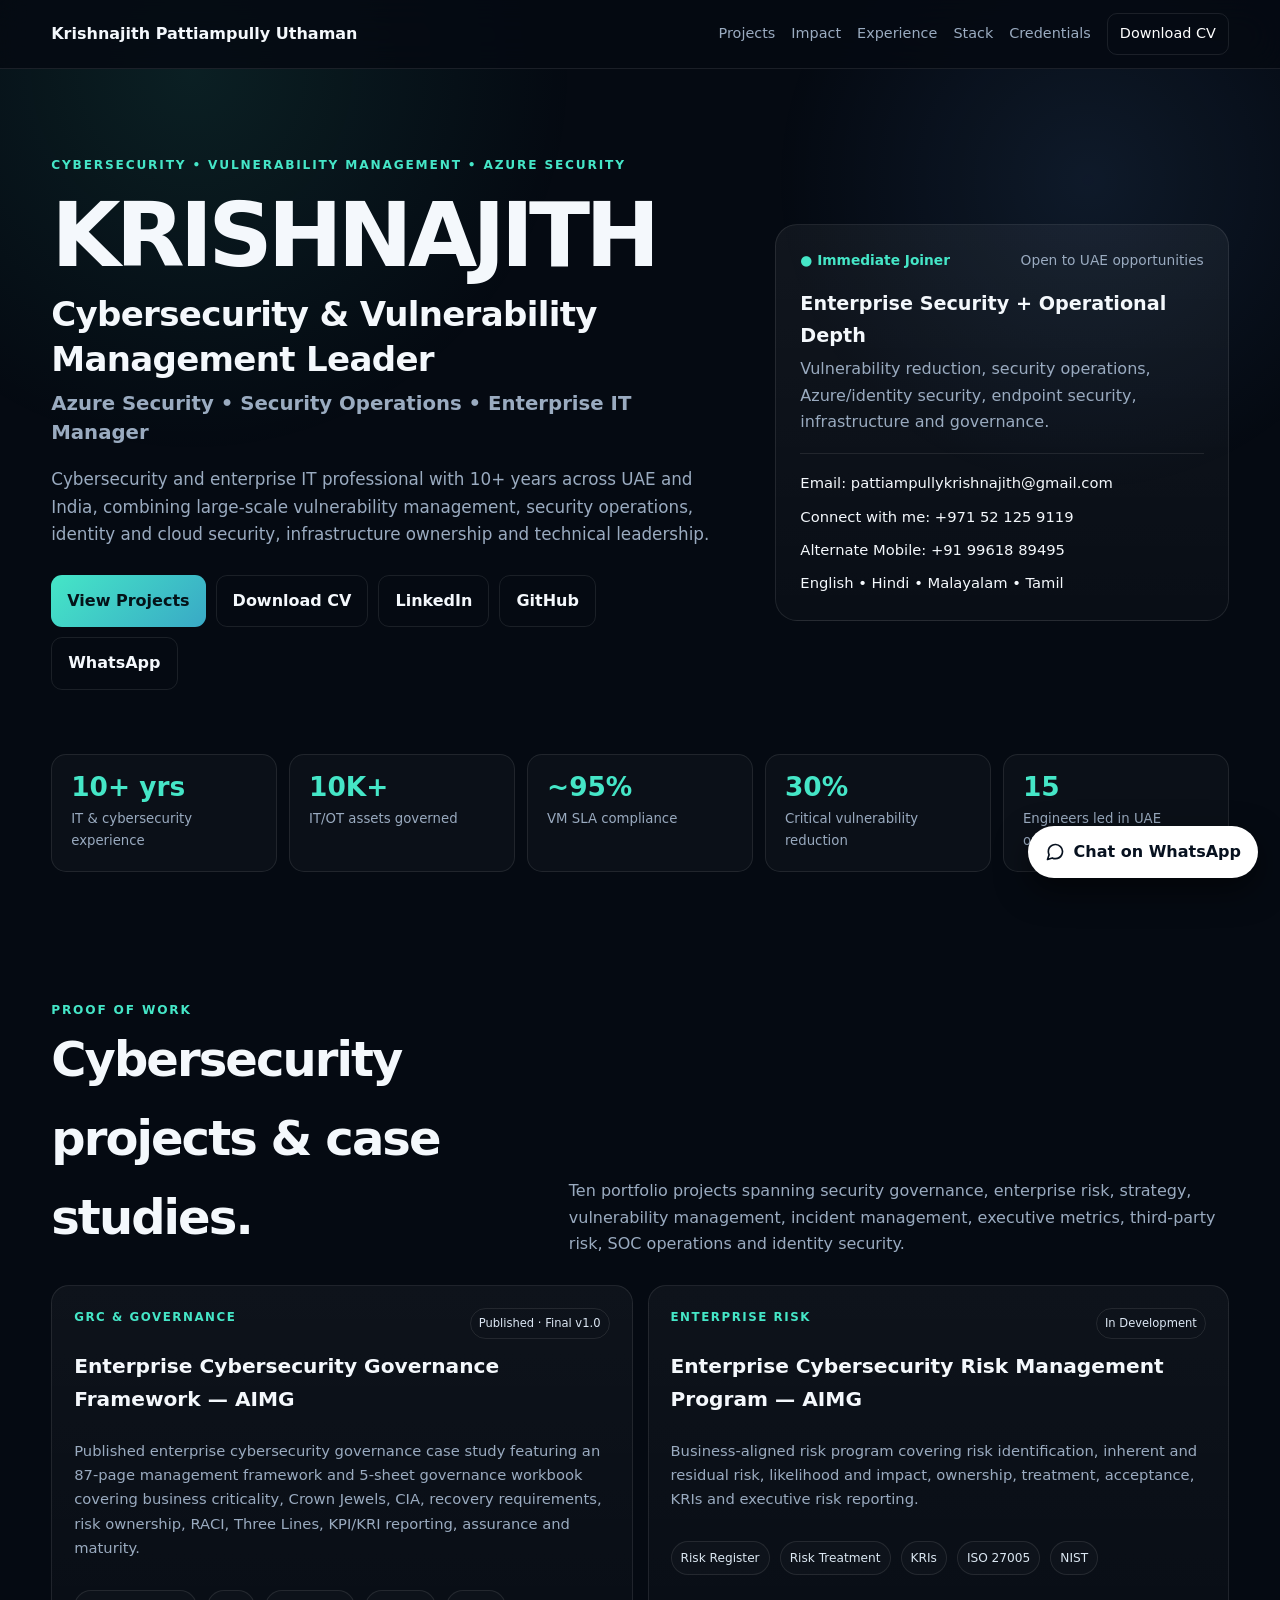
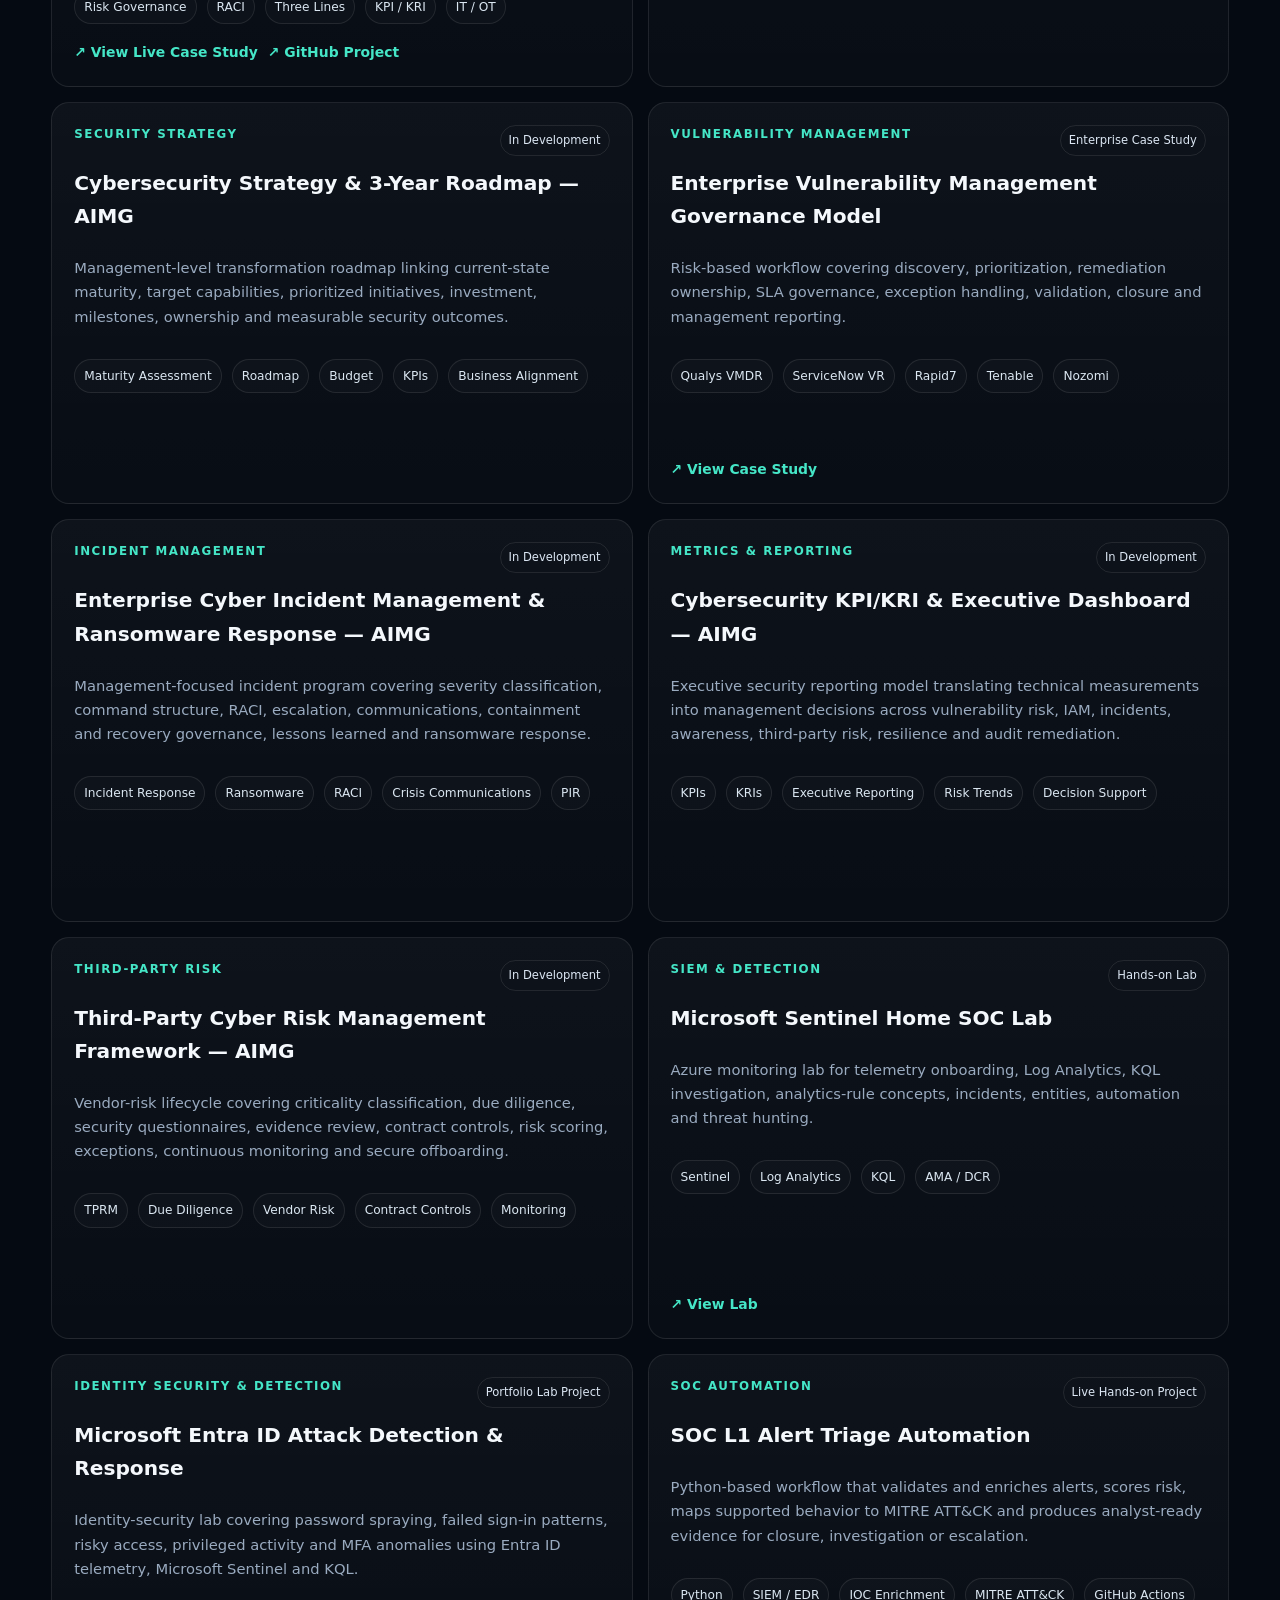
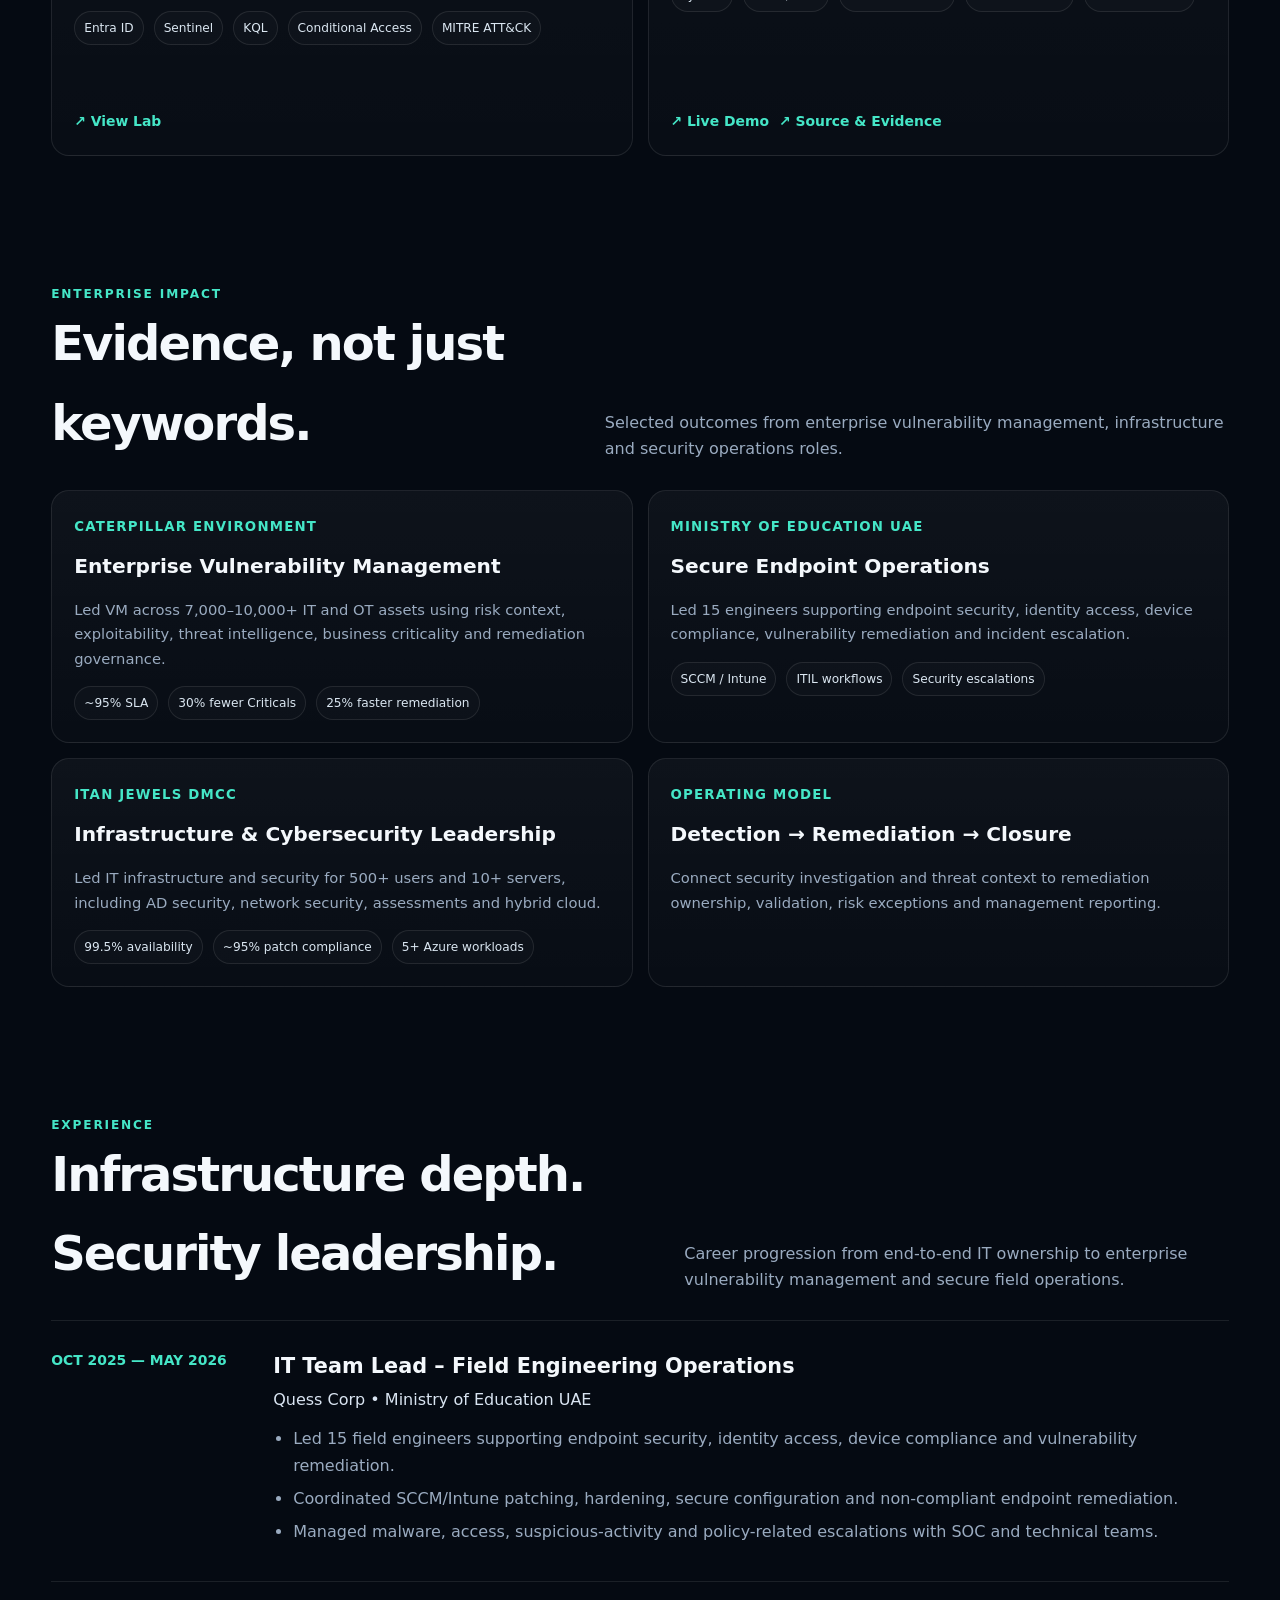
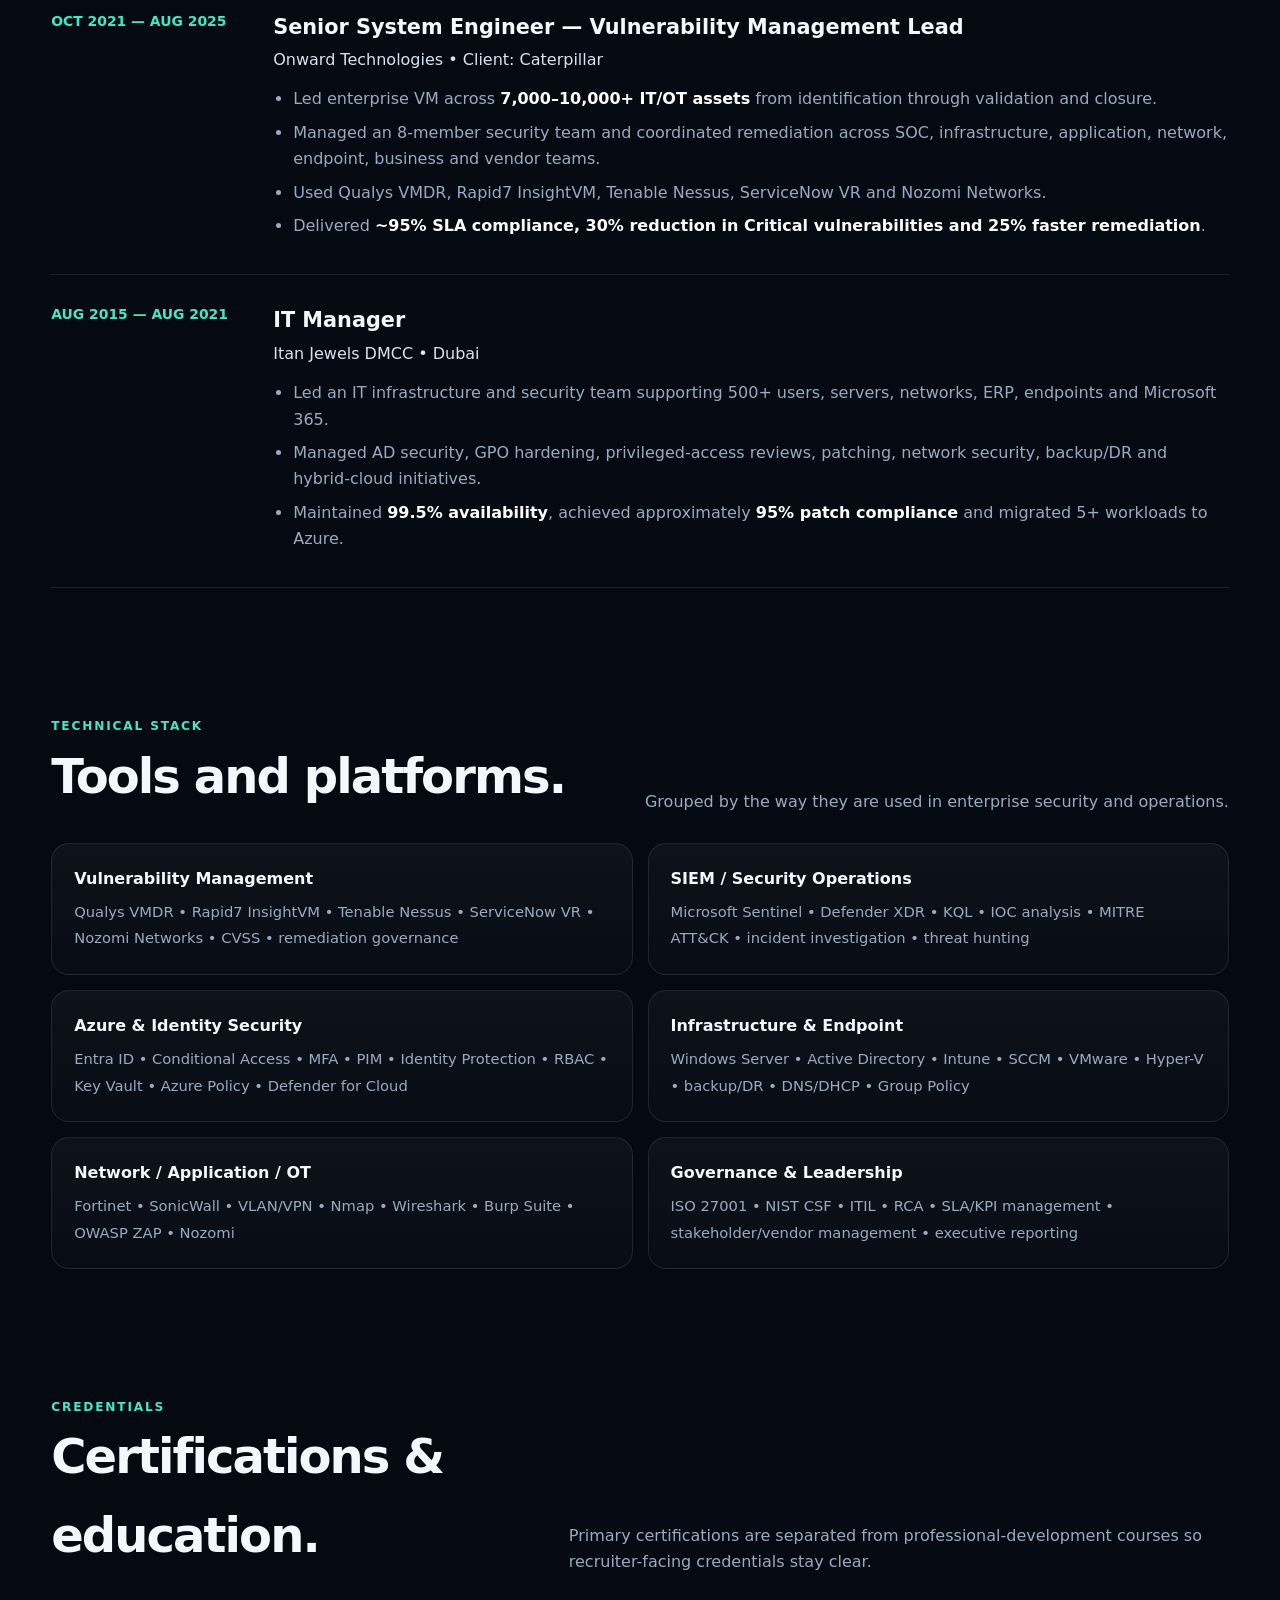
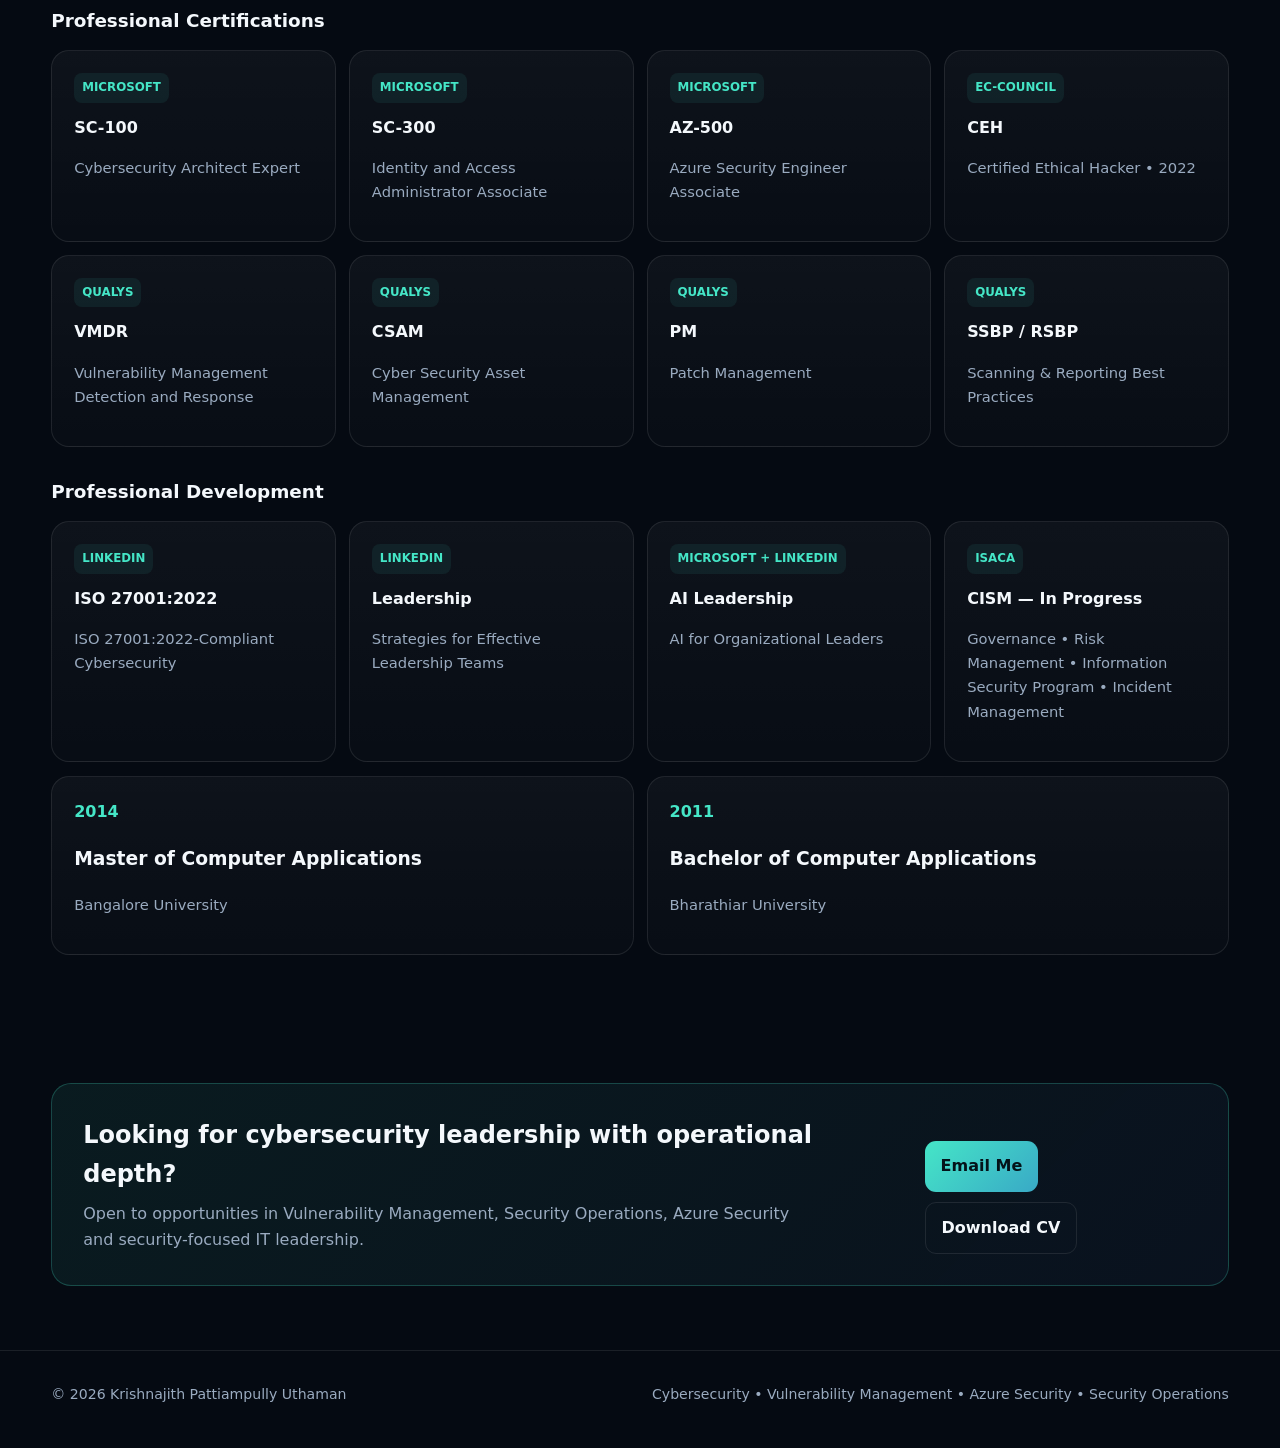
==== commit b58ea76c: "Publish final AIMG project card on portfolio" ====
--- a/index.html
+++ b/index.html
@@ -21,7 +21,7 @@
 <section class="metrics"><div class="wrap metric-grid"><div class="metric"><strong>10+ yrs</strong><span>IT & cybersecurity experience</span></div><div class="metric"><strong>10K+</strong><span>IT/OT assets governed</span></div><div class="metric"><strong>~95%</strong><span>VM SLA compliance</span></div><div class="metric"><strong>30%</strong><span>Critical vulnerability reduction</span></div><div class="metric"><strong>15</strong><span>Engineers led in UAE operations</span></div></div></section>
 <main>
 <section id="projects"><div class="wrap"><div class="section-head"><div><div class="kicker">Proof of work</div><h2>Cybersecurity projects &amp; case studies.</h2></div><p>Ten portfolio projects spanning security governance, enterprise risk, strategy, vulnerability management, incident management, executive metrics, third-party risk, SOC operations and identity security.</p></div><div class="project-grid">
-<article class="project"><div class="project-top"><div class="type">GRC &amp; Governance</div><div class="project-status">Professional Case Study</div></div><h3>Enterprise Cybersecurity Governance Framework — AIMG</h3><p>Industrial-enterprise governance case study connecting business objectives, IT/OT risk, accountability, control design, policy structure and management reporting.</p><div class="pills"><span class="pill">ISO 27001:2022</span><span class="pill">NIST CSF</span><span class="pill">IT / OT</span><span class="pill">RACI</span></div><div class="project-actions"><a href="enterprise-cybersecurity-governance-framework/" target="_blank" rel="noopener">↗ View Live Case Study</a><a href="https://github.com/krishnajith-stack/krishnajith-cybersecurity-portfolio/tree/main/enterprise-cybersecurity-governance-framework" target="_blank" rel="noopener">↗ Evidence</a></div></article>
+<article class="project"><div class="project-top"><div class="type">GRC &amp; Governance</div><div class="project-status">Published · Final v1.0</div></div><h3>Enterprise Cybersecurity Governance Framework — AIMG</h3><p>Published enterprise cybersecurity governance case study featuring an 87-page management framework and 5-sheet governance workbook covering business criticality, Crown Jewels, CIA, recovery requirements, risk ownership, RACI, Three Lines, KPI/KRI reporting, assurance and maturity.</p><div class="pills"><span class="pill">Risk Governance</span><span class="pill">RACI</span><span class="pill">Three Lines</span><span class="pill">KPI / KRI</span><span class="pill">IT / OT</span></div><div class="project-actions"><a href="enterprise-cybersecurity-governance-framework/" target="_blank" rel="noopener">↗ View Live Case Study</a><a href="https://github.com/krishnajith-stack/krishnajith-cybersecurity-portfolio/tree/main/enterprise-cybersecurity-governance-framework" target="_blank" rel="noopener">↗ GitHub Project</a></div></article>
 <article class="project"><div class="project-top"><div class="type">Enterprise Risk</div><div class="project-status">In Development</div></div><h3>Enterprise Cybersecurity Risk Management Program — AIMG</h3><p>Business-aligned risk program covering risk identification, inherent and residual risk, likelihood and impact, ownership, treatment, acceptance, KRIs and executive risk reporting.</p><div class="pills"><span class="pill">Risk Register</span><span class="pill">Risk Treatment</span><span class="pill">KRIs</span><span class="pill">ISO 27005</span><span class="pill">NIST</span></div></article>
 <article class="project"><div class="project-top"><div class="type">Security Strategy</div><div class="project-status">In Development</div></div><h3>Cybersecurity Strategy &amp; 3-Year Roadmap — AIMG</h3><p>Management-level transformation roadmap linking current-state maturity, target capabilities, prioritized initiatives, investment, milestones, ownership and measurable security outcomes.</p><div class="pills"><span class="pill">Maturity Assessment</span><span class="pill">Roadmap</span><span class="pill">Budget</span><span class="pill">KPIs</span><span class="pill">Business Alignment</span></div></article>
 <article class="project"><div class="project-top"><div class="type">Vulnerability Management</div><div class="project-status">Enterprise Case Study</div></div><h3>Enterprise Vulnerability Management Governance Model</h3><p>Risk-based workflow covering discovery, prioritization, remediation ownership, SLA governance, exception handling, validation, closure and management reporting.</p><div class="pills"><span class="pill">Qualys VMDR</span><span class="pill">ServiceNow VR</span><span class="pill">Rapid7</span><span class="pill">Tenable</span><span class="pill">Nozomi</span></div><div class="project-actions"><a href="projects/vm-governance.html">↗ View Case Study</a></div></article>
